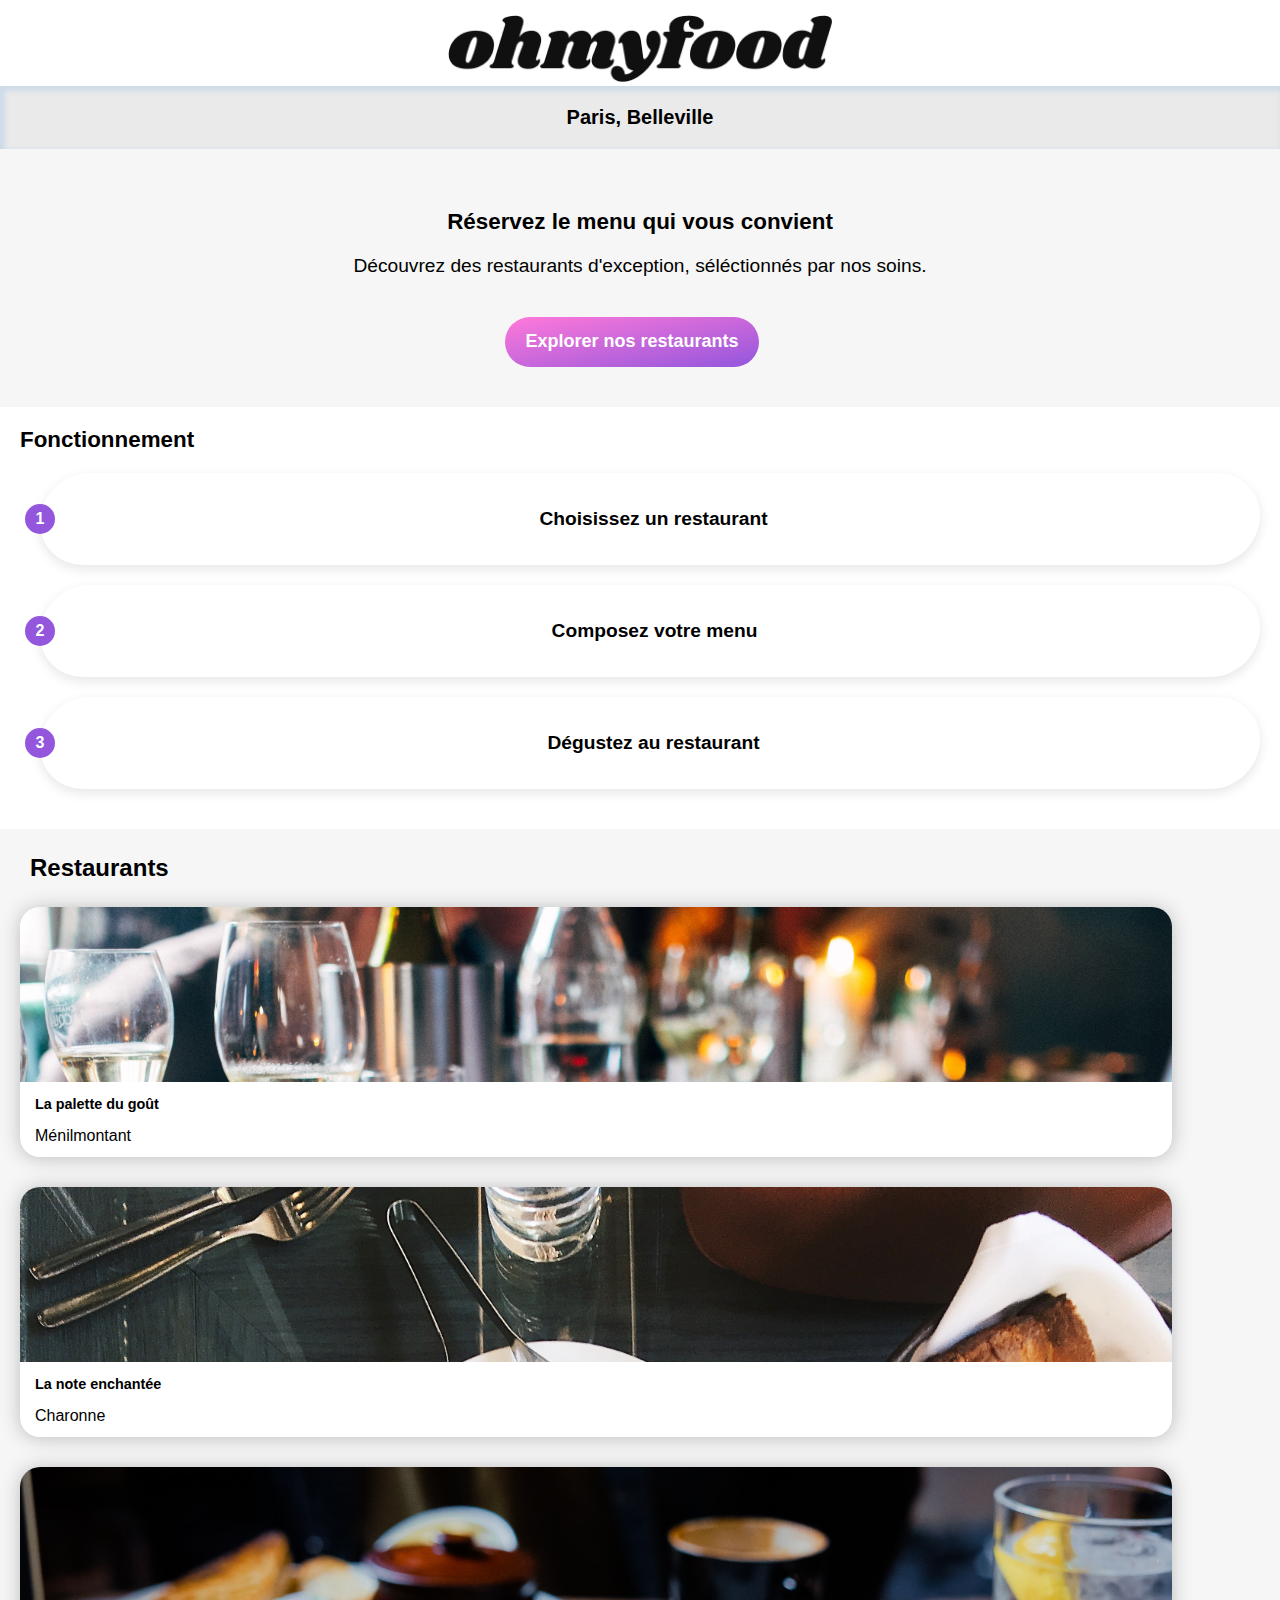
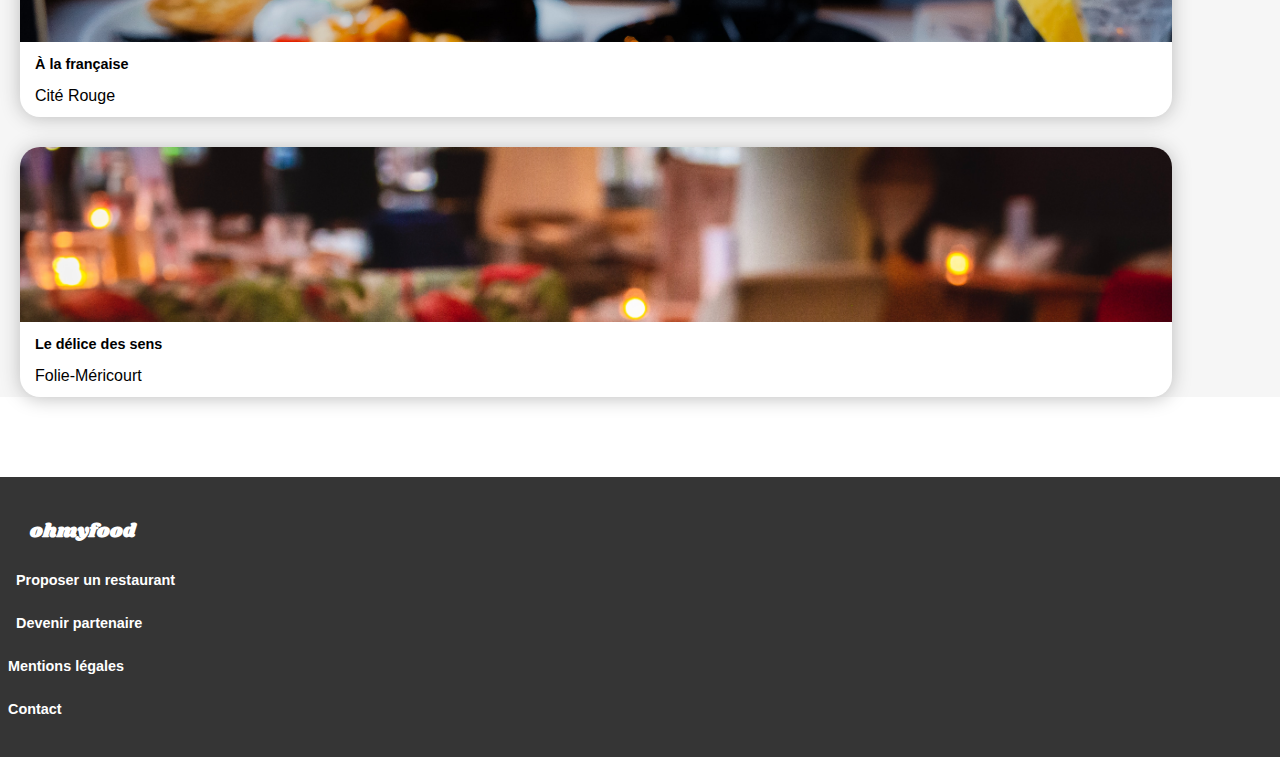
==== Index.html @ 59f9a476 "ajout du loading spinner" ====
<!DOCTYPE html>
<html lang="fr">
  <head>
    <title>Oh My Food</title>
    <meta charset="UTF-8" />
    <meta http-equiv="X-UA-Compatible" content="IE=edge" />
    <meta name="viewport" content="width=device-width, initial-scale=1.0" />
    		  
    <link rel="stylesheet" href="style.css" />
    <link
      rel="stylesheet"
      href="https://use.fontawesome.com/releases/v5.8.1/css/all.css"
      integrity="sha384-50oBUHEmvpQ+1lW4y57PTFmhCaXp0ML5d60M1M7uH2+nqUivzIebhndOJK28anvf"
      crossorigin="anonymous"
    />
    <link rel="preconnect" href="https://fonts.googleapis.com">
    <link rel="preconnect" href="https://fonts.gstatic.com" crossorigin>
    <link href="https://fonts.googleapis.com/css2?family=Shrikhand&display=swap" rel="stylesheet">
    
  </head>	
   	
    		
 	<body>
          <div class="loadingspinner">
            <div id="loadingspinner">
              <i class="fas fa-utensils"></i>
            </div>
          </div>

                <nav class="topnavomf">
                <img id="ohmyfoodlogomain" src="images/logo/ohmyfood.png" alt="ohmyfoodlogo">
                </nav>
            
            

            <div  class="blocklocres">		
              <div class="localisation">
                <h3><i id="localisationicone" class="fas fa-map-marker-alt"></i> Paris, Belleville</h3>
              </div>	


              <div id="réservez">
                  <h1>Réservez le menu qui vous convient</h1>
                  <p id="découvrez">Découvrez des restaurants d'exception, séléctionnés par nos soins.</p>
              
              
                  <div class="container">
                      <button id="bouttonexplorer">
                      <span id="rechercher">Explorer nos restaurants</span>
                      </button>	
                    </div>	 
                  </div>
              </div>		

                <h1>Fonctionnement</h1>	
                
                      <div class="fonctionnement">
                        
                        <div id="fonctionnementun">
                          <span id="spanF">1</span>
                          <span><i class="fas fa-mobile-alt"></i></span><h3> Choisissez un restaurant</h3>
                        </div>
                        
                        <div id="fonctionnementdeux">	
                          <span id="spanF">2</span>
                          <div id="logomenu" ><i id="dots" class="fas fa-ellipsis-v"></i></div> <div id="bars"><i class="fas fa-bars"></i>
                          </div>
                          <h3>Composez votre menu</h3>
                        </div>
                        
                        <div id="fonctionnementtrois">  
                          <span id="spanF">3</span>                 
                          <span><i class="fas fa-store"></i></span> <h3>Dégustez au restaurant</h3>
                        </div>
                      </div>	

              <section id="blockrestaurants">
                  <h2>Restaurants</h2>
                  <div class="cardsInline">
                    <div class="card">
                      
                        <div class="cardPhoto">
                          <a href="palettedugoût.html"><img
                            src="images/restaurants/jay-wennington-N_Y88TWmGwA-unsplash.jpg"
                            alt=""
                          /></a>
                          <p id="nouveau">Nouveau</p>
                        </div>
                        
                        
                        <div class="cardText">
                          <h3>La palette du goût</h3>
                          <p>Ménilmontant</p>
                          <i id="restaurantcoeurn" class="fas fa-heart"></i>
                        </div>
                     
                    </div>
                    
                    <div class="card">
                     
                        <div class="cardPhoto">
                          <a href="lanoteenchantée.html"><img
                            src="./images/restaurants/stil-u2Lp8tXIcjw-unsplash.jpg"
                            alt=""
                          /></a>
                          <p id="nouveau">Nouveau</p>
                        </div>
                        
                       
                        
                        <div class="cardText">
                          <h3>La note enchantée</h3>
                          <p>Charonne</p>
                          <i id="restaurantcoeurn" class="fas fa-heart"></i>
                        </div>
                      
                    
                    </div>
                    <div class="card">
                      
                        <div class="cardPhoto">
                          <a href="alafrançaise.html"><img
                            src="./images/restaurants/toa-heftiba-DQKerTsQwi0-unsplash.jpg"
                            alt=""
                          /> </a>
                        </div>
                       
                        <div class="cardText">
                          <h3>À la française</h3>
                          <p>Cité Rouge</p>
                          <i id="restaurantcoeurn" class="fas fa-heart"></i>
                        </div>
                     
                    
                    </div>
                  
                    <div class="card">
                      
                        <div class="cardPhoto">
                          <a href="délicesens.html"><img
                            src="./images/restaurants/louis-hansel-shotsoflouis-qNBGVyOCY8Q-unsplash.jpg"
                            alt=""
                          />  </a>
                        </div>
                       
                        <div class="cardText">
                          <h3>Le délice des sens</h3>
                          <p>Folie-Méricourt</p>
                          <i id="restaurantcoeurn" class="fas fa-heart"></i>
                        </div>
                    
                    
                    </div>
                  </div>
                </div>
                </section>






                      <footer>
                          
                        <h2 id="shrikhandh2">ohmyfood</h2>

                          <div id="footerlines">
                            <h3><span>&nbsp;&nbsp;<i class="fas fa-utensils"></i></span>&nbsp;&nbsp;Proposer un restaurant</h3>
                          </div>

                          <div id="footerlines">
                            <h3><span>&nbsp;&nbsp;<i class="fas fa-hands-helping"></i></span>&nbsp;&nbsp;Devenir partenaire</h3>
                          </div>

                          <div id="footerlines"><h3>&nbsp;&nbsp;Mentions légales</h3>
                          </div>

                          <div id="footerlines"><a href="mailto:ohmyfood@contact.com" target="_top"><h3>&nbsp;&nbsp;Contact</h3></a>
                          </div>

                      </footer>

                      
      	


  </body>

</html>
---- style.css ----
Style.css

/* ********************* < 510px ********************* */

@media (max-width: 510px) {



	@import url("https://use.fontawesome.com/releases/v5.8.1/css/all.css"):;
    }
@import url('https://fonts.googleapis.com/css2?family=Shrikhand&display=swap');
	body{
		
		font-family: "Roboto", Arial, Times New Roman;
    margin: 0;
    padding: 0px;
    width: 100%;
	}
body{
  
 
}
  h1 {
  margin: 20px 20px 20px 20px;
  font-size: 1.4rem;
}
#shrikhandh2 {
  padding: 0 30px 0 30px;
  font-family: Shrikhand;
  font-size: 1.2rem;
  margin: 0;
}
h2 {
  padding: 0 30px 0 30px;
  font-size: 1.2rem;
  margin: 0;
}
h3 {
  font-size: 0.9rem;
  margin: 0;
}

	header {
  display: flex;
  justify-content: flex-end;
  align-items: center;
  height: 75px;
}

  #footerlines{
    width: 100%;
  }
	footer {
    width: 100%;
   display: flex;
    height: 200px;
  margin-top: 50px;
  font-size: 20px;
  flex-direction: column;
  padding: 40px 0 40px 0;
  display: inline-flex;
  background-color: #353535;
  color:  white;
  align-items: initial;
  justify-content: space-between;
}

#ohmyfoodfooter {
  filter: invert(100%);
	color: white;
	width: 30%;
	display: flex;
		height: auto;
		margin-top: -20px;
		padding-bottom: 20px;
	
	}

#bouttonexplorer {
  height: 50px;
  margin: 0;
   background-color: #FF79DA; 
  background-image: linear-gradient(to bottom right, #FF79DA, #9356dc);
  color: white;
  position: relative;
  right: 8px;
  font-weight: 900;
  font-size: 18px;
  padding: 0 10px;
  border-radius: 60px 60px 60px 60px;
  border: none;
  cursor: pointer;
  margin-top: 20px;
  padding-left: 20px;
  padding-right: 20px;
}





#fonctionnementun:hover {
  background-color: #f5edff;
}
#fonctionnementdeux:hover {
  background-color: #f5edff;
}
#fonctionnementtrois:hover {
  background-color: #f5edff;
}

#fonctionnementun {
  padding: 30px 50px 30px 25px;
  border-radius: 60px 50px 60px 50px;
  display: flex;
  align-items: center;
  margin-top: 20px;
  box-shadow: rgba(0, 0, 0, 0.1) 0px 4px 12px;

}
#fonctionnementdeux {
  padding: 30px 50px 30px 25px;
  border-radius: 60px 50px 60px 50px;
  display: flex;
  align-items: center;
  margin-top: 20px;
  box-shadow: rgba(0, 0, 0, 0.1) 0px 4px 12px;

}
#fonctionnementtrois {
  padding: 30px 50px 30px 25px;
  border-radius: 60px 50px 60px 50px;
  display: flex;
  align-items: center;
  margin-top: 20px;
  box-shadow: rgba(0, 0, 0, 0.1) 0px 4px 12px;
  
}

#spanF {
  position: relative;
  display: inline-block; 
  margin-left: -40px;
  min-width: 10px; 
  padding: 7px 10px 7px 10px; 
  font-size: 1.0rem; 
  font-weight: bold; 
  line-height: 1; 
  color: #ffffff; 
  text-align: center; 
  white-space: nowrap; 
  vertical-align: baseline; 
  background-color:#9356DC; 
  border-radius: 50%; 
  text-shadow: none; 
}


.fonctionnement {
position: relative;    
  align-items: center;
  margin-top: 20px;
   justify-content: space-between;
   margin-left: 40px;
   margin-right: 20px;
   margin-bottom: 40px;

 
}

.fonctionnement h3 {
  text-align: center;
  position: relative;
  right: 20px;
/*
  padding: 20px 50px 20px 25px;
  border-radius: 60px 50px 60px 50px;
 box-shadow: rgba(0, 0, 0, 0.1) 0px 4px 12px; 
*/
  white-space: nowrap;
  font-size: 1.4rem;
  width: 100%;
  padding-left: 20px;
  font-size: 1.2em;
}

.fonctionnement i {
  display: flex;
  align-items: center;
  justify-content: center;
  width: 32px;
  height: 32px;
  border-radius: 50%;
  font-size: 1.2rem;
  z-index: 2;
  padding-right: 15px;
  padding-left: 15px;
}

.fonctionnement :hover i{
  color: #a85ddc;
}

#dots {
margin-right: -35px;
padding-right: 0px;
margin-left: -10px;
font-size: 1rem;
}

#bars {
  
  padding-left: 0px;
  font-size: 1rem;
}

#découvrez {
	  margin: 20px 20px 20px 20px;
  font-size: 1.2rem;
}

.blocklocres{
	display: block;
	justify-content: initial;
}

	.topnavomf {
    position: flex;
    top: 60%;
    width: 100%;
    padding-top: 15px;
}


#leftarrow{
  padding-left: 10px;
  padding-bottom: 10px;
  float: left;
  display: flex;
  font-size: 1.4em;
 
  
}

	#ohmyfoodlogo {
    margin-left: 20%;
	width: 30%;
		height: auto;

	}
  #ohmyfoodlogomain {
    margin-left: 35%;
	width: 30%;
		height: auto;

	}

	#réservez {
		display: block;
		background-color: #f6f6f6;
		margin-top: 0 !important;
		text-align: center;
		padding: 40px;
	}

	.localisation h3{
		font-size: 20px;
	}

	.localisation {
		margin-bottom: 0 !important;
		display: block;
		background-color: #eaeaea;
		padding: 20px;
		text-align: center;
		box-shadow: rgb(204, 219, 232) 3px 3px 6px 0px inset, rgba(204, 219, 232) 3px 3px 6px 0px inset;
	}

	#localisationicone{
		font-size: 20px;
	}

  .cardsInline {
    flex-direction: column;
  }

  #blockrestaurants .card {
    margin-bottom: 30px;
  }
  

  
  #heartbutton{
    float: right;
    display: inline-block;
    background-color: white;
    color: grey;
    margin: -15px; 
    right: 8px;
    font-weight: 1.3rem;
    font-size: 15px;
    padding: 0 10px;
    border-radius: 60px 60px 60px 60px;
    border: none;
    cursor: pointer;
  }
  
 #heartbutton:hover{
   color: #9356DC;
 }

  #restaurantcoeur {
    color: grey;
    float: right;
    padding: 20px;
  }

  #restaurantcoeurn {
    right: 50px;
    position: absolute;
    color: grey;
    float: right;
    padding: 20px;
  }
  #restaurantcoeurn:hover{
    color: #9356DC;
  }
  #restaurantcoeur:hover{
    color: #9356DC;
  }

    #blockrestaurants h2{
      font-size: 24px;
      padding-bottom: 25px;
      padding-top: 25px;
    }

    #blockrestaurants {
      background-color: #f6f6f6;
      align-items: center;
    width: 100%;
    margin-top: 20px;
    order: 2;
  }

a, a:hover, a:focus, a:active {
      text-decoration: none;
      color: inherit;
      
}

.card {
  margin-left: 20px;
  height: 250px;
  width: 90%;
  background-color: white;
  border-radius: 20px;
  box-shadow: 0px 1px 19px 0px #bcbcbc;
  color: black;
}


#nouveau{

  padding: 5px 10px 5px 10px;
  background-color: #99e2d0;
  position: relative;
  float: right;
  bottom: 65%;
  right: 5%;

}


.cardPhoto {
  width: 100%;
  height: 70%;
  border-radius: 20px 20px 0 0;
  overflow: hidden;
  
}

.cardPhoto img {
  width: 100%;
}

.cardText {
  padding: 15px;
  width: auto;
  line-height: 15px;
  white-space: nowrap;
}


.card i{
  float: right;
  font-size: 1.4em;
}

#alafrançaisebackground .blockfrançaise {
  padding-top: 50px;

}

#restofrançais {
  width: 100%;
  overflow: hidden;
  
}
#restopalette {

  width: 100%;
  overflow: hidden;
  
}

.blockfrançaise {
  position: relative;
  background-color: white;
  padding-top: 50px;
  margin-top: -100px;
  border-radius:25px;
}
.blockfrançaise a {
  display:inline-block; 
height:25px; 
width:25px; 
}



#menuhead::after{
  content: "";
  display: block;
  width: 32px;
  padding-top: 3px;
  border-bottom: 2px solid #99e2d0  ;

}
#menufrançais1::after{
  content: "";
  display: block;
  width: 32px;
  padding-top: 3px;
}
#menufrançais1 {
  padding: 20px 0 10px 10px;
  margin-right: 0;
  
}

#menufrançais2::after{
  content: "";
  display: block;
  width: 32px;
  padding-top: 3px;
 

}
#menufrançais2 {
  padding: 20px 0 10px 10px;
}

#menufrançais3::after{
  content: "";
  display: block;
  width: 32px;
  padding-top: 3px;
  

}
#menufrançais3 {
  padding: 20px 0 10px 10px;
}

.cardprix:hover .overlay{
  width: 20%;
  left: 100%;
}


.overlay {
  border-radius:0 20px 20px 0;
  bottom: 0;
  left: 100%;
  right: 0;
  background-color: #99e2d0;
  overflow: hidden;
  width: 0;
  height: 100%;
  transition: .5s ease;
}

#check {
  padding: 2px;
  background-color: white;
  border-radius: 50%;
  color: #99e2d0;
  font-size: 20px;
  position: relative;
  top: 50%;
  left: 50%;
  -webkit-transform: translate(-50%, -50%);
  -ms-transform: translate(-50%, -50%);
  transform: translate(-50%, -50%);
  white-space: nowrap;

  
}



.cardprix:hover #check { 
  transform: rotate3d(360deg);
}

.cardprix {
  display: flex;
  height: 80px;
  width: 100%;
  background-color: white;
  border-radius: 20px;
  box-shadow: 0px 1px 19px 0px #bcbcbc;
  color: black;
  margin-bottom: 10px;
}
.cardprix a {
  width: 100%;
}
.cardTextprix {
  width: 100%;
  padding: 15px 10px;
  line-height: 15px;
  white-space: nowrap;
}
#cardprice{
  margin-right: 20px;
  display: inline-block;
  float: right;
  
}
#carddetail{
  float: left;
  display: inline-block;
  text-overflow: ellipsis;
  overflow: hidden; 
  width: 200px; 
  height: 1.2em; 
  white-space: nowrap;
}

.cardsInline {
  flex-direction: column;
}

.blockfrançaise .card {
  margin-bottom: 30px;
  
}

.blockfrançaise h3 {
font-size: 1em;
}
.blockfrançaise p {
  font-size: 0.7em;
}


#bouttonmenus {
  height: 50px;
  scroll-margin-left: 50%;
   background-color: pink; 
  background-image: linear-gradient(to bottom right, #FF79DA, #9356DC);
  color: white;
  position: relative;
  right: 8px;
  font-weight: 900;
  font-size: 18px;
  padding: 0 10px;
  border-radius: 60px 60px 60px 60px;
  border: none;
  cursor: pointer;
  margin-top: 20px;
  padding-left: 20px;
  padding-right: 20px;
}

.containermenu {
  margin-left: 30%;
}





.blockfrançaise #menufrançais1 {
  animation: 1s ease-out 0s 1 slideInFromBottom;
  margin-top: 0%;
  overflow: hidden;    
  animation: fadein 2s;
  -moz-animation: fadein 2s; 
  -webkit-animation: fadein 2s; 
  -o-animation: fadein 2s; 
}
@keyframes fadein {
  from {
      opacity:0;
  }
  to {
      opacity:1;
  }
}

.blockfrançaise #menufrançais2 {
  animation: 1.5s ease-out 0s 1 slideInFromBottom;
  margin-top: 0%;
  overflow: hidden;
  animation: fadein 4s;
  -moz-animation: fadein 4s; 
  -webkit-animation: fadein 4s; 
  -o-animation: fadein 3s; 
}
@keyframes fadein {
  from {
      opacity:0;
  }
  to {
      opacity:1;
  }
}
.blockfrançaise #menufrançais3 {
  animation: 3s ease-out 0s 1 slideInFromBottom;
  margin-top: 0%;
  overflow: hidden;
  animation: fadein 5s;
  -moz-animation: fadein 5s;
  -webkit-animation: fadein 5s; 
  -o-animation: fadein 5s; 
}
@keyframes fadein {
  from {
      opacity:0;
  }
  to {
      opacity:1;
  }
}


@keyframes slideInFromBottom {
  0%{
    transform: translateY(200%);
  }
    {
      transform:translateY(0);
    }
    
  }

  
 

  

}
}

 /************************  881px *********************** */



@media (max-width: 881px) {		





}
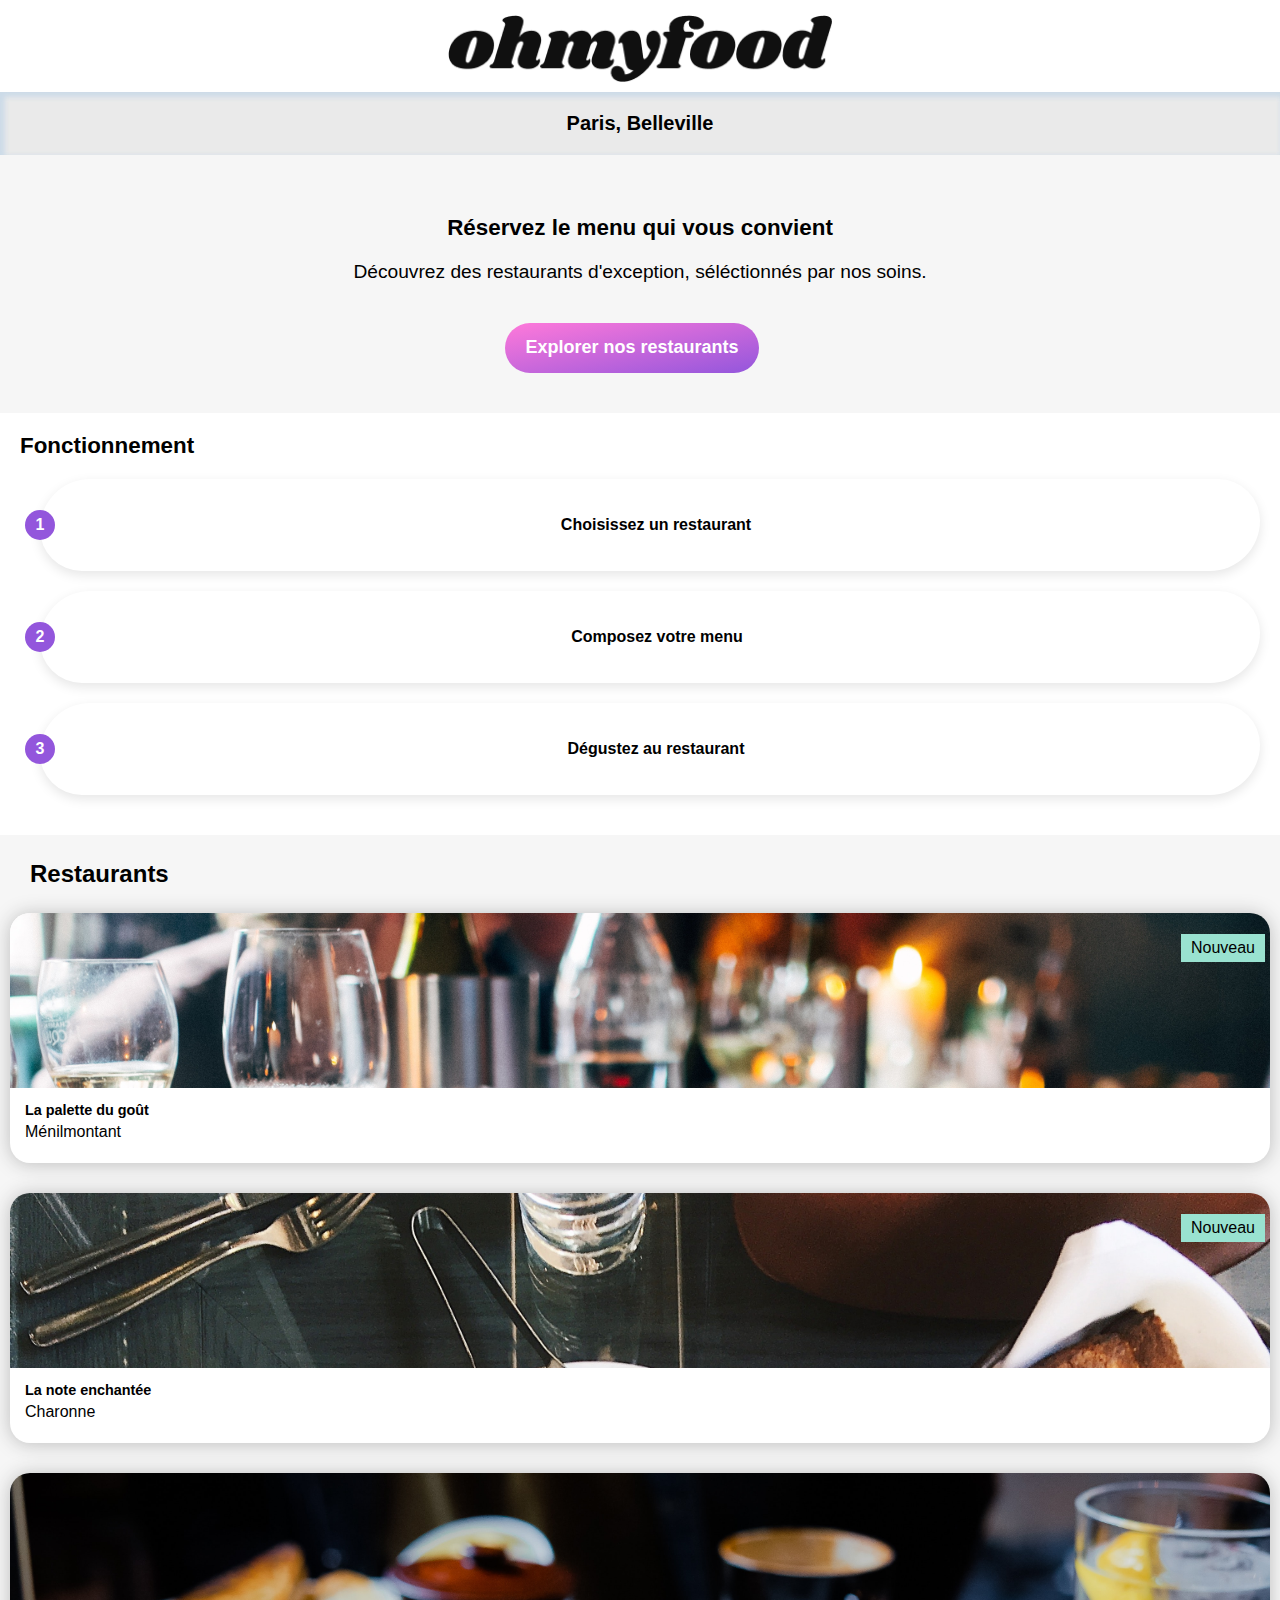
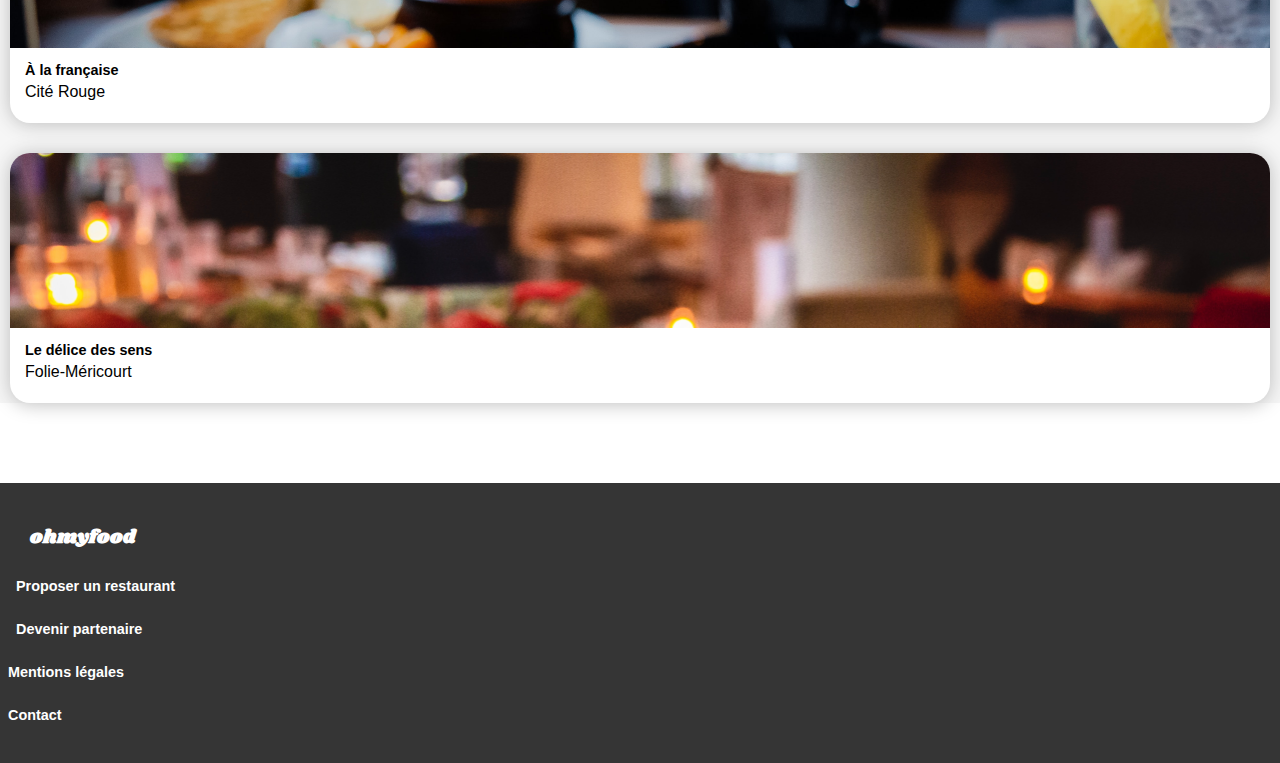
==== commit ceb95522: "détails de texte etc" ====
--- a/Index.html
+++ b/Index.html
@@ -18,7 +18,7 @@
     <link href="https://fonts.googleapis.com/css2?family=Shrikhand&display=swap" rel="stylesheet">
     
   </head>	
-   	
+    	
     		
  	<body>
           <div class="loadingspinner">
@@ -187,3 +187,4 @@
   </body>
 
 </html>
+
--- a/style.css
+++ b/style.css
@@ -1,678 +1,1169 @@
 Style.css
 
+
+/************************  881px *********************** */
+
+
+
+@media (max-width: 881px) {	
+
+  body {
+    width:100%;
+    height:auto;
+  }
+ 
+
+  #restopalette {
+    max-height: auto;;
+    max-width: 50%;
+    overflow: hidden;
+    
+  }
+
+}
+
+/************************  670px *********************** */
+
+@media (max-width: 670px) {	
+
+ 
+  #bouttonmenu {
+    margin-left: 30%;
+  }
+  
+
+  #restopalette {
+    height: auto;
+    width: 50%;
+    overflow: hidden;
+    
+  }
+
+}
+
+
+
+
 /* ********************* < 510px ********************* */
 
 @media (max-width: 510px) {
 
 
 
-	@import url("https://use.fontawesome.com/releases/v5.8.1/css/all.css"):;
-    }
-@import url('https://fonts.googleapis.com/css2?family=Shrikhand&display=swap');
-	body{
-		
-		font-family: "Roboto", Arial, Times New Roman;
-    margin: 0;
-    padding: 0px;
-    width: 100%;
-	}
-body{
+      @import url("https://use.fontawesome.com/releases/v5.8.1/css/all.css"):;
+        }
+    @import url('https://fonts.googleapis.com/css2?family=Shrikhand&display=swap');
+      body{
+        
+        font-family: "Roboto", Arial, Times New Roman;
+        margin: 0;
+        padding: 0px;
+        width: 100%;
+      }
+    body{
+      
+    
+    }
+      h1 {
+      margin: 20px 20px 20px 20px;
+      font-size: 1.4rem;
+    }
+    #shrikhandh2 {
+      padding: 0 30px 0 30px;
+      font-family: Shrikhand;
+      font-size: 1.2rem;
+      margin: 0;
+    }
+    h2 {
+      padding: 0 30px 0 30px;
+      font-size: 1.2rem;
+      margin: 0;
+    }
+    h3 {
+      font-size: 0.9rem;
+      margin: 0;
+    }
+
+      header {
+      display: flex;
+      justify-content: flex-end;
+      align-items: center;
+      height: 75px;
+    }
+
+      #footerlines{
+        width: 100%;
+      }
+      footer {
+        padding-left: 10px;
+        width: 100%;
+      display: flex;
+        height: 200px;
+      margin-top: 50px;
+      font-size: 20px;
+      flex-direction: column;
+      padding: 40px 0 40px 0;
+      display: inline-flex;
+      background-color: #353535;
+      color:  white;
+      align-items: initial;
+      justify-content: space-between;
+    }
+
+    
+
+    #bouttonexplorer {
+      height: 50px;
+      margin: 0;
+      background-color: #FF79DA; 
+      background-image: linear-gradient(to bottom right, #FF79DA, #9356dc);
+      color: white;
+      position: relative;
+      right: 8px;
+      font-weight: 900;
+      font-size: 18px;
+      padding: 0 10px;
+      border-radius: 60px 60px 60px 60px;
+      border: none;
+      cursor: pointer;
+      margin-top: 20px;
+      padding-left: 20px;
+      padding-right: 20px;
+    }
+
+    #bouttonexplorer:active {
+        box-shadow: 0px 1px 19px 0px #bcbcbc;
+        background-color: #3e8e41;
+        transform: translateY(1px);
+      }
+    
+
+
+
+    #fonctionnementun:hover {
+      background-color: #f5edff;
+    }
+    #fonctionnementdeux:hover {
+      background-color: #f5edff;
+    }
+    #fonctionnementtrois:hover {
+      background-color: #f5edff;
+    }
+
+    #fonctionnementun {
+      padding: 30px 30px 30px 25px;
+      border-radius: 60px 50px 60px 50px;
+      display: flex;
+      align-items: center;
+      margin-top: 20px;
+      box-shadow: rgba(0, 0, 0, 0.1) 0px 4px 12px;
+
+    }
+    #fonctionnementdeux {
+      padding: 30px 30px 30px 25px;
+      border-radius: 60px 50px 60px 50px;
+      display: flex;
+      align-items: center;
+      margin-top: 20px;
+      box-shadow: rgba(0, 0, 0, 0.1) 0px 4px 12px;
+
+    }
+    #fonctionnementtrois {
+      padding: 30px 30px 30px 25px;
+      border-radius: 60px 50px 60px 50px;
+      display: flex;
+      align-items: center;
+      margin-top: 20px;
+      box-shadow: rgba(0, 0, 0, 0.1) 0px 4px 12px;
+      
+    }
+
+    #spanF {
+      position: relative;
+      display: inline-block; 
+      margin-left: -40px;
+      min-width: 10px; 
+      padding: 7px 10px 7px 10px; 
+      font-size: 1.0rem; 
+      font-weight: bold; 
+      line-height: 1; 
+      color: #ffffff; 
+      text-align: center; 
+      white-space: nowrap; 
+      vertical-align: baseline; 
+      background-color:#9356DC; 
+      border-radius: 50%; 
+      text-shadow: none; 
+    }
+
+
+    .fonctionnement {
+      
+    position: relative;    
+      align-items: center;
+      margin-top: 20px;
+      justify-content: space-between;
+      margin-left: 40px;
+      margin-right: 20px;
+      margin-bottom: 40px;
+
+    
+    }
+
+    .fonctionnement h3 {
+      text-align: center;
+      position: relative;
+      right: 20px;
+    /*
+      padding: 20px 50px 20px 25px;
+      border-radius: 60px 50px 60px 50px;
+    box-shadow: rgba(0, 0, 0, 0.1) 0px 4px 12px; 
+    */
+      white-space: nowrap;
+      font-size: 1.4rem;
+      width: 100%;
+      padding-left: 5px;
+      font-size: 1em;
+    }
+
+    .fonctionnement i {
+      display: flex;
+      align-items: center;
+      justify-content: center;
+      width: 32px;
+      height: 32px;
+      border-radius: 50%;
+      font-size: 1.2rem;
+      z-index: 2;
+      padding-right: 15px;
+      padding-left: 15px;
+    }
+
+    .fonctionnement :hover i{
+      color: #a85ddc;
+    }
+
+    #dots {
+    margin-right: -35px;
+    padding-right: 0px;
+    margin-left: -10px;
+    font-size: 1rem;
+    }
+
+    #bars {
+      
+      padding-left: 0px;
+      font-size: 1rem;
+    }
+
+    #découvrez {
+        margin: 20px 20px 20px 20px;
+      font-size: 1.2rem;
+    }
+
+    .blocklocres{
+      display: block;
+      justify-content: initial;
+    }
+
+      .topnavomf {
+        display: flex;
+        top: 60%;
+        width: 100%;
+        padding-top: 15px;
+        padding-bottom: 10px;
+    }
+
+
+    #leftarrow{
+      padding-left: 10px;
+      padding-bottom: 10px;
+      float: left;
+      display: flex;
+      font-size: 1.4em;
+    
+      
+    }
+
+      #ohmyfoodlogo {
+      display: block;
+      margin: auto;
+      width: 30%;
+      height: auto;
+      text-align: center;
+
+      }
+      #ohmyfoodlogomain {
+        margin-left: 35%;
+      width: 30%;
+        height: auto;
+
+      }
+
+      #réservez {
+        display: block;
+        background-color: #f6f6f6;
+        margin-top: 0 !important;
+        text-align: center;
+        padding: 40px;
+      }
+
+      .localisation h3{
+        font-size: 20px;
+      }
+
+      .localisation {
+        margin-bottom: 0 !important;
+        display: block;
+        background-color: #eaeaea;
+        padding: 20px;
+        text-align: center;
+        box-shadow: rgb(204, 219, 232) 3px 3px 6px 0px inset, rgba(204, 219, 232) 3px 3px 6px 0px inset;
+      }
+
+      #localisationicone{
+        font-size: 20px;
+      }
+
+      .cardsInline {
+        flex-direction: column;
+      }
+
+      #blockrestaurants .card {
+        margin-bottom: 30px;
+      }
+      
+
+      
+      #heartbutton{
+        float: right;
+        display: inline-block;
+        background-color: white;
+        color: grey;
+        margin: -15px; 
+        right: 8px;
+        font-weight: 1.3rem;
+        font-size: 15px;
+        padding: 0 10px;
+        border-radius: 60px 60px 60px 60px;
+        border: none;
+        cursor: pointer;
+        transition: all 1s ease-out;
+        
+      }
+
+      #heartbutton:hover{
+        color: #9356DC;
+      }
+      
+    #heartbutton:hover{
+      color: #9356DC;
+    }
+
+      #restaurantcoeur {
+        color: #bcbcbc;
+        float: right;
+        padding: 20px;
+        transition: all 1s ease-out;
+      }
+
+      #restaurantcoeurn {
+        position: absolute;
+        color: #bcbcbc;
+        top: 5px;
+        right: 5px;
+        padding: 20px;
+        transition: all 1s ease-out;
+
+      }
+      #restaurantcoeurn:hover{
+        color: #9356DC;
+      }
+      #restaurantcoeur:hover{
+        color: #9356DC;
+      }
+
+
+        
+        #blockrestaurants h2{
+          font-size: 24px;
+          padding-bottom: 25px;
+          padding-top: 25px;
+        }
+
+        #blockrestaurants {
+          background-color: #f6f6f6;
+          align-items: center;
+        width: 100%;
+        margin-top: 20px;
+        order: 2;
+      }
+
+    a, a:hover, a:focus, a:active {
+          text-decoration: none;
+          color: inherit;
+          
+    }
+
+    .card {
+      text-align:center;
+      width: 100%;
+      margin:auto;
+      height: 250px;
+      
+      background-color: white;
+      border-radius: 20px;
+      box-shadow: 0px 1px 19px 0px #bcbcbc;
+      color: black;
+    }
+
+
+    #nouveau{
+
+      padding: 5px 10px 5px 10px;
+      background-color: #99e2d0;
+      position: absolute;
+      float: right;
+      top: 5px;
+      right: 5px;
+
+    }
+
+
+    .cardPhoto {
+      position: relative;
+      width: 100%;
+      height: 70%;
+      border-radius: 20px 20px 0 0;
+      overflow: hidden;
+      
+    }
+
+    .cardPhoto img {
+      width: 100%;
+    }
+
+    .cardText {
+      position: relative;
+      padding: 15px;
+      width: auto;
+      line-height: 15px;
+      white-space: nowrap;
+    }
+    .cardText h3{
+      position: absolute;
+      float: left;
+      padding-bottom: 5px;
+    }
+    .cardText p{
+      padding-top: 5px;
+      position: absolute;
+      float: left;
+    }
+
+    .card i{
+      float: right;
+      font-size: 1.4em;
+    }
+
+    #alafrançaisebackground .blockfrançaise {
+      padding-top: 50px;
+
+    }
+
+    #restofrançais {
+      display: block;
+      margin: auto;
+      height: auto;
+      width: 100%;
+      max-width: 881px;
+      overflow: hidden;
+      
+    }
+    #restofrançaisnote {
+      display: block;
+      margin: auto;
+      max-height: 300px;
+      width: 100%;
+      max-width: 510px;
+      overflow: hidden;
+      
+    }
+    #restopalette {
+      display: block;
+      margin: auto;
+      height: 300px;
+      width: 100%;
+      max-width: 881px;
+      overflow: hidden;
+      }
+
+    #menuimage{
+      display: block;
+      width: 100%;
+      background-size: auto;
+      background-color: #eaeaea;
+      text-align: center;
+      box-shadow: rgb(204, 219, 232) 3px 3px 6px 3px inset, rgba(204, 219, 232) 3px 3px 6px 3px inset;
+    
+
+    }
+
+    .blockfrançaise {
+      position: relative;
+      background-color: white;
+      padding-top: 50px;
+      margin-top: -100px;
+      border-radius:25px;
+    }
+    .blockfrançaise a {
+      display:inline-block; 
+    height:25px; 
+    width:25px; 
+    }
+
+
+
+    #menuhead::after{
+      content: "";
+      display: block;
+      width: 32px;
+      padding-top: 3px;
+      border-bottom: 2px solid #99e2d0  ;
+
+    }
+    #menufrançais1::after{
+      content: "";
+      display: block;
+      width: 32px;
+      padding-top: 3px;
+    }
+    #menufrançais1 {
+      padding: 20px 0 10px 10px;
+      margin-right: 0;
+      
+    }
+
+    #menufrançais2::after{
+      content: "";
+      display: block;
+      width: 32px;
+      padding-top: 3px;
+    
+
+    }
+    #menufrançais2 {
+      padding: 20px 0 10px 10px;
+    }
+
+    #menufrançais3::after{
+      content: "";
+      display: block;
+      width: 32px;
+      padding-top: 3px;
+      
+
+    }
+    #menufrançais3 {
+      padding: 20px 0 10px 10px;
+    }
+
+    .cardprix:hover .overlay{
+      width: 15%;
+      left: 100%;
+    }
+
+
+    .overlay {
+      border-radius:0 20px 20px 0;
+      bottom: 0;
+      left: 100%;
+      right: 0;
+      background-color: #99e2d0;
+      overflow: hidden;
+      width: 0;
+      height: 100%;
+      transition: .5s ease;
+    }
+
+    #check {
+      padding: 2px;
+      background-color: white;
+      border-radius: 50%;
+      color: #99e2d0;
+      font-size: 20px;
+      position: relative;
+      
+    }
+
+
+    .cardprix .fas { 
+      transition: all 0.3s ease-in-out 0s;
+      top: 35%;
+      left: 35%;
+      
+      }
+
+    .cardprix:hover .fas { 
+      animation: rotate-btn .5s linear 1;
+      -webkit-animation: rotate-btn .5s linear 1;
+      -moz-animation: rotate-btn .5s linear 1;
+      
+    }
+
+    @keyframes rotate-btn {
+      0% {
+        transform: rotate(0);
+      }
+      100% {
+        transform: rotate(-360deg);
+      }
+    }
+
+
+    .cardprix {
+      display: flex;
+      height: 80px;
+      width: 100%;
+      background-color: white;
+      border-radius: 20px;
+      box-shadow: 0px 1px 19px 0px #bcbcbc;
+      color: black;
+      margin-bottom: 10px;
+    }
+
+
+
+    .cardprix a {
+      width: 100%;
+    }
+    .cardTextprix {
+      width: 100%;
+      padding: 15px 10px;
+      line-height: 15px;
+      white-space: nowrap;
+    }
+    #cardprice{
+      margin-right: 20px;
+      display: inline-block;
+      float: right;
+      
+    }
+    #carddetail{
+      float: left;
+      display: inline-block;
+    
+      width: 200px; 
+      height: 1.2em; 
+      font-size: 13px;
+    }
+
+    .cardTextprix :hover #carddetail{
+      text-overflow: ellipsis;
+      overflow: hidden;
+      white-space: nowrap;
+    }
+
+    #carddetail:hover{
+      text-overflow: ellipsis;
+      overflow: hidden;
+      white-space: nowrap;
+    }
+
+    .cardprix :hover #carddetail{
+      text-overflow: ellipsis;
+      overflow: hidden;
+      white-space: nowrap;
+    }
+
+    
+
+    .cardsInline {
+      flex-direction: column;
+      margin-right: 10px;
+      margin-left: 10px;
+    }
+
+    .blockfrançaise .card {
+      margin-bottom: 30px;
+      
+    }
+
+    .blockfrançaise h3 {
+    font-size: 1em;
+    }
+    .blockfrançaise p {
+      font-size: 0.7em;
+    }
+
+
+    #bouttonmenus {
+      height: 50px;
+      scroll-margin-left: 50%;
+      background-color: pink; 
+      background-image: linear-gradient(to bottom right, #FF79DA, #9356DC);
+      color: white;
+      position: relative;
+      right: 8px;
+      font-weight: 900;
+      font-size: 18px;
+      padding: 0 10px;
+      border-radius: 60px 60px 60px 60px;
+      border: none;
+      cursor: pointer;
+      margin-top: 20px;
+     
+      padding-left: 20px;
+      padding-right: 20px;
+    }
+
+    #bouttonmenus:active {
+      box-shadow: 0px 1px 19px 0px #bcbcbc;
+      background-color: #3e8e41;
+      transform: translateY(1px);
+    
+    }
+
+    .container{
+      text-align:center;
+      width: 100%;
+      margin:auto;
+
+    }
+
+    .containermenu {
+      text-align:center;
+      width: 100%;
+      margin:auto;
+    }
+
+    .blockfrançaise #menufrançais1 {
+    
+      animation: slide-up-fade-in ease 1s;
+      animation-iteration-count: 1;
+      transform-origin: 50% 50%;
+      animation-fill-mode:forwards; /*when the spec is finished*/
+      -webkit-animation: slide-up-fade-in ease 1s;
+      -webkit-animation-iteration-count: 1;
+      -webkit-transform-origin: 50% 50%;
+      -webkit-animation-fill-mode:forwards; /*Chrome 16+, Safari 4+*/ 
+      -moz-animation: slide-up-fade-in ease 1s;
+      -moz-animation-iteration-count: 1;
+      -moz-transform-origin: 50% 50%;
+      -moz-animation-fill-mode:forwards; /*FF 5+*/
+      -o-animation: slide-up-fade-in ease 1s;
+      -o-animation-iteration-count: 1;
+      -o-transform-origin: 50% 50%;
+      -o-animation-fill-mode:forwards; /*Not implemented yet*/
+      -ms-animation: slide-up-fade-in ease 1s;
+      -ms-animation-iteration-count: 1;
+      -ms-transform-origin: 50% 50%;
+      -ms-animation-fill-mode:forwards; /*IE 10+*/
+  
+      opacity:0;
+      opacity: 1\9;
+    }
+
+
+    @keyframes slide-up-fade-in{
+      0% {
+          opacity:0;
+          transform:  translate(0px,40px)  ;
+      }
+      100% {
+          opacity:1;
+          transform:  translate(0px,0px)  ;
+      }
+  }
+  
+  @-moz-keyframes slide-up-fade-in{
+      0% {
+          opacity:0;
+          -moz-transform:  translate(0px,40px)  ;
+      }
+      100% {
+          opacity:1;
+          -moz-transform:  translate(0px,0px)  ;
+      }
+  }
+  
+  @-webkit-keyframes slide-up-fade-in {
+      0% {
+          opacity:0;
+          -webkit-transform:  translate(0px,40px)  ;
+      }
+      100% {
+          opacity:1;
+          -webkit-transform:  translate(0px,0px)  ;
+      }
+  }
+  
+  @-o-keyframes slide-up-fade-in {
+      0% {
+          opacity:0;
+          -o-transform:  translate(0px,40px)  ;
+      }
+      100% {
+          opacity:1;
+          -o-transform:  translate(0px,0px)  ;
+      }
+  }
+  
+  @-ms-keyframes slide-up-fade-in {
+      0% {
+          opacity:0;
+          -ms-transform:  translate(0px,40px)  ;
+      }
+      100% {
+          opacity:1;
+          -ms-transform:  translate(0px,0px)  ;
+      }
+  } 
+  .blockfrançaise #menufrançais2 {
+    
+    animation: slide-up-fade-in ease 2s;
+    animation-iteration-count: 1;
+    transform-origin: 50% 50%;
+    animation-fill-mode:forwards; 
+    -webkit-animation: slide-up-fade-in ease 2s;
+    -webkit-animation-iteration-count: 1;
+    -webkit-transform-origin: 50% 50%;
+    -webkit-animation-fill-mode:forwards; 
+    -moz-animation: slide-up-fade-in ease 1s;
+    -moz-animation-iteration-count: 1;
+    -moz-transform-origin: 50% 50%;
+    -moz-animation-fill-mode:forwards; 
+    -o-animation: slide-up-fade-in ease 2s;
+    -o-animation-iteration-count: 2;
+    -o-transform-origin: 50% 50%;
+    -o-animation-fill-mode:forwards; 
+    -ms-animation: slide-up-fade-in ease 2s;
+    -ms-animation-iteration-count: 1;
+    -ms-transform-origin: 50% 50%;
+    -ms-animation-fill-mode:forwards; 
+
+    opacity:0;
+    opacity: 1\9;
+  }
+
+    .overlay {
+      border-radius:0 20px 20px 0;
+      bottom: 0;
+      left: 100%;
+      right: 0;
+      background-color: #99e2d0;
+      overflow: hidden;
+      width: 0;
+      height: 100%;
+      transition: .5s ease;
+    }
+
+  @keyframes slide-up-fade-in{
+    0% {
+        opacity:0;
+        transform:  translate(0px,40px)  ;
+    }
+    100% {
+        opacity:1;
+        transform:  translate(0px,0px)  ;
+    }
+}
+
+@-moz-keyframes slide-up-fade-in{
+    0% {
+        opacity:0;
+        -moz-transform:  translate(0px,40px)  ;
+    }
+    100% {
+        opacity:1;
+        -moz-transform:  translate(0px,0px)  ;
+    }
+}
+
+@-webkit-keyframes slide-up-fade-in {
+    0% {
+        opacity:0;
+        -webkit-transform:  translate(0px,40px)  ;
+    }
+    100% {
+        opacity:1;
+        -webkit-transform:  translate(0px,0px)  ;
+    }
+}
+
+@-o-keyframes slide-up-fade-in {
+    0% {
+        opacity:0;
+        -o-transform:  translate(0px,40px)  ;
+    }
+    100% {
+        opacity:1;
+        -o-transform:  translate(0px,0px)  ;
+    }
+}
+
+@-ms-keyframes slide-up-fade-in {
+    0% {
+        opacity:0;
+        -ms-transform:  translate(0px,40px)  ;
+    }
+    100% {
+        opacity:1;
+        -ms-transform:  translate(0px,0px)  ;
+    }
+} 
+.blockfrançaise #menufrançais3 {
+    
+  animation: slide-up-fade-in ease 3s;
+  animation-iteration-count: 1;
+  transform-origin: 50% 50%;
+  animation-fill-mode:forwards; 
+  -webkit-animation: slide-up-fade-in ease 3s;
+  -webkit-animation-iteration-count: 1;
+  -webkit-transform-origin: 50% 50%;
+  -webkit-animation-fill-mode:forwards; 
+  -moz-animation: slide-up-fade-in ease 3s;
+  -moz-animation-iteration-count: 1;
+  -moz-transform-origin: 50% 50%;
+  -moz-animation-fill-mode:forwards; 
+  -o-animation: slide-up-fade-in ease 3s;
+  -o-animation-iteration-count: 1;
+  -o-transform-origin: 50% 50%;
+  -o-animation-fill-mode:forwards; 
+  -ms-animation: slide-up-fade-in ease 3s;
+  -ms-animation-iteration-count: 1;
+  -ms-transform-origin: 50% 50%;
+  -ms-animation-fill-mode:forwards; 
+
+  opacity:0;
+  opacity: 9\9;
+}
+
+    .cardprix a {
+      width: 100%;
+    }
+    .cardTextprix {
+      width: 100%;
+      padding: 15px 10px;
+      line-height: 15px;
+      white-space: nowrap;
+    }
+    #cardprice{
+      margin-right: 20px;
+      display: inline-block;
+      float: right;
+      
+    }
+    #carddetail{
+      float: left;
+      display: inline-block;
+    
+      width: 200px; 
+      height: 1.2em; 
+      font-size: 15px;
+    }
+
+    .cardTextprix :hover #carddetail{
+      text-overflow: ellipsis;
+      overflow: hidden;
+      white-space: nowrap;
+    }
+
+    #carddetail:hover{
+      text-overflow: ellipsis;
+      overflow: hidden;
+      white-space: nowrap;
+    }
+
+    .cardprix :hover #carddetail{
+      text-overflow: ellipsis;
+      overflow: hidden;
+      white-space: nowrap;
+    }
+
+    
+
+    .cardsInline {
+      flex-direction: column;
+      margin-right: 10px;
+      margin-left: 10px;
+    }
+
+    .blockfrançaise .card {
+      margin-bottom: 30px;
+      
+    }
+
+    .blockfrançaise h3 {
+    font-size: 1em;
+    }
+    .blockfrançaise p {
+      font-size: 0.7em;
+    }
+
+
+    #bouttonmenus {
+      height: 50px;
+      scroll-margin-left: 50%;
+      background-color: pink; 
+      background-image: linear-gradient(to bottom right, #FF79DA, #9356DC);
+      color: white;
+      position: relative;
+      right: 8px;
+      font-weight: 900;
+      font-size: 18px;
+      padding: 0 10px;
+      border-radius: 60px 60px 60px 60px;
+      border: none;
+      cursor: pointer;
+      margin-top: 20px;
+     
+      padding-left: 20px;
+      padding-right: 20px;
+    }
+
+    #bouttonmenus:active {
+      box-shadow: 0px 1px 19px 0px #bcbcbc;
+      background-color: #3e8e41;
+      transform: translateY(1px);
+    
+    }
+
+    .container{
+      text-align:center;
+      width: 100%;
+      margin:auto;
+
+    }
+
+    .containermenu {
+      text-align:center;
+      width: 100%;
+      margin:auto;
+    }
+
+@keyframes slide-up-fade-in{
+  0% {
+      opacity:0;
+      transform:  translate(0px,40px)  ;
+  }
+  100% {
+      opacity:1;
+      transform:  translate(0px,0px)  ;
+  }
+}
+
+@-moz-keyframes slide-up-fade-in{
+  0% {
+      opacity:0;
+      -moz-transform:  translate(0px,40px)  ;
+  }
+  100% {
+      opacity:1;
+      -moz-transform:  translate(0px,0px)  ;
+  }
+}
+
+@-webkit-keyframes slide-up-fade-in {
+  0% {
+      opacity:0;
+      -webkit-transform:  translate(0px,40px)  ;
+  }
+  100% {
+      opacity:1;
+      -webkit-transform:  translate(0px,0px)  ;
+  }
+}
+
+@-o-keyframes slide-up-fade-in {
+  0% {
+      opacity:0;
+      -o-transform:  translate(0px,40px)  ;
+  }
+  100% {
+      opacity:1;
+      -o-transform:  translate(0px,0px)  ;
+  }
+}
+
+@-ms-keyframes slide-up-fade-in {
+  0% {
+      opacity:0;
+      -ms-transform:  translate(0px,40px)  ;
+  }
+  100% {
+      opacity:1;
+      -ms-transform:  translate(0px,0px)  ;
+  }
+} 
+    .clearfix {clear: both; zoom: 1;}
   
  
-}
-  h1 {
-  margin: 20px 20px 20px 20px;
-  font-size: 1.4rem;
-}
-#shrikhandh2 {
-  padding: 0 30px 0 30px;
-  font-family: Shrikhand;
-  font-size: 1.2rem;
-  margin: 0;
-}
-h2 {
-  padding: 0 30px 0 30px;
-  font-size: 1.2rem;
-  margin: 0;
-}
-h3 {
-  font-size: 0.9rem;
-  margin: 0;
-}
-
-	header {
-  display: flex;
-  justify-content: flex-end;
-  align-items: center;
-  height: 75px;
-}
-
-  #footerlines{
+  .loadingspinner{
+    position: fixed;
+    top: 0;
+    left: 0;
     width: 100%;
-  }
-	footer {
-    width: 100%;
-   display: flex;
-    height: 200px;
-  margin-top: 50px;
-  font-size: 20px;
-  flex-direction: column;
-  padding: 40px 0 40px 0;
-  display: inline-flex;
-  background-color: #353535;
-  color:  white;
-  align-items: initial;
-  justify-content: space-between;
-}
-
-#ohmyfoodfooter {
-  filter: invert(100%);
-	color: white;
-	width: 30%;
-	display: flex;
-		height: auto;
-		margin-top: -20px;
-		padding-bottom: 20px;
-	
-	}
-
-#bouttonexplorer {
-  height: 50px;
-  margin: 0;
-   background-color: #FF79DA; 
-  background-image: linear-gradient(to bottom right, #FF79DA, #9356dc);
-  color: white;
-  position: relative;
-  right: 8px;
-  font-weight: 900;
-  font-size: 18px;
-  padding: 0 10px;
-  border-radius: 60px 60px 60px 60px;
-  border: none;
-  cursor: pointer;
-  margin-top: 20px;
-  padding-left: 20px;
-  padding-right: 20px;
-}
-
-
-
-
-
-#fonctionnementun:hover {
-  background-color: #f5edff;
-}
-#fonctionnementdeux:hover {
-  background-color: #f5edff;
-}
-#fonctionnementtrois:hover {
-  background-color: #f5edff;
-}
-
-#fonctionnementun {
-  padding: 30px 50px 30px 25px;
-  border-radius: 60px 50px 60px 50px;
-  display: flex;
-  align-items: center;
-  margin-top: 20px;
-  box-shadow: rgba(0, 0, 0, 0.1) 0px 4px 12px;
-
-}
-#fonctionnementdeux {
-  padding: 30px 50px 30px 25px;
-  border-radius: 60px 50px 60px 50px;
-  display: flex;
-  align-items: center;
-  margin-top: 20px;
-  box-shadow: rgba(0, 0, 0, 0.1) 0px 4px 12px;
-
-}
-#fonctionnementtrois {
-  padding: 30px 50px 30px 25px;
-  border-radius: 60px 50px 60px 50px;
-  display: flex;
-  align-items: center;
-  margin-top: 20px;
-  box-shadow: rgba(0, 0, 0, 0.1) 0px 4px 12px;
-  
-}
-
-#spanF {
-  position: relative;
-  display: inline-block; 
-  margin-left: -40px;
-  min-width: 10px; 
-  padding: 7px 10px 7px 10px; 
-  font-size: 1.0rem; 
-  font-weight: bold; 
-  line-height: 1; 
-  color: #ffffff; 
-  text-align: center; 
-  white-space: nowrap; 
-  vertical-align: baseline; 
-  background-color:#9356DC; 
-  border-radius: 50%; 
-  text-shadow: none; 
-}
-
-
-.fonctionnement {
-position: relative;    
-  align-items: center;
-  margin-top: 20px;
-   justify-content: space-between;
-   margin-left: 40px;
-   margin-right: 20px;
-   margin-bottom: 40px;
-
- 
-}
-
-.fonctionnement h3 {
-  text-align: center;
-  position: relative;
-  right: 20px;
-/*
-  padding: 20px 50px 20px 25px;
-  border-radius: 60px 50px 60px 50px;
- box-shadow: rgba(0, 0, 0, 0.1) 0px 4px 12px; 
-*/
-  white-space: nowrap;
-  font-size: 1.4rem;
-  width: 100%;
-  padding-left: 20px;
-  font-size: 1.2em;
-}
-
-.fonctionnement i {
-  display: flex;
-  align-items: center;
-  justify-content: center;
-  width: 32px;
-  height: 32px;
-  border-radius: 50%;
-  font-size: 1.2rem;
-  z-index: 2;
-  padding-right: 15px;
-  padding-left: 15px;
-}
-
-.fonctionnement :hover i{
-  color: #a85ddc;
-}
-
-#dots {
-margin-right: -35px;
-padding-right: 0px;
-margin-left: -10px;
-font-size: 1rem;
-}
-
-#bars {
-  
-  padding-left: 0px;
-  font-size: 1rem;
-}
-
-#découvrez {
-	  margin: 20px 20px 20px 20px;
-  font-size: 1.2rem;
-}
-
-.blocklocres{
-	display: block;
-	justify-content: initial;
-}
-
-	.topnavomf {
-    position: flex;
-    top: 60%;
-    width: 100%;
-    padding-top: 15px;
-}
-
-
-#leftarrow{
-  padding-left: 10px;
-  padding-bottom: 10px;
-  float: left;
-  display: flex;
-  font-size: 1.4em;
- 
-  
-}
-
-	#ohmyfoodlogo {
-    margin-left: 20%;
-	width: 30%;
-		height: auto;
-
-	}
-  #ohmyfoodlogomain {
-    margin-left: 35%;
-	width: 30%;
-		height: auto;
-
-	}
-
-	#réservez {
-		display: block;
-		background-color: #f6f6f6;
-		margin-top: 0 !important;
-		text-align: center;
-		padding: 40px;
-	}
-
-	.localisation h3{
-		font-size: 20px;
-	}
-
-	.localisation {
-		margin-bottom: 0 !important;
-		display: block;
-		background-color: #eaeaea;
-		padding: 20px;
-		text-align: center;
-		box-shadow: rgb(204, 219, 232) 3px 3px 6px 0px inset, rgba(204, 219, 232) 3px 3px 6px 0px inset;
-	}
-
-	#localisationicone{
-		font-size: 20px;
-	}
-
-  .cardsInline {
-    flex-direction: column;
-  }
-
-  #blockrestaurants .card {
-    margin-bottom: 30px;
-  }
-  
-
-  
-  #heartbutton{
-    float: right;
-    display: inline-block;
-    background-color: white;
-    color: grey;
-    margin: -15px; 
-    right: 8px;
-    font-weight: 1.3rem;
-    font-size: 15px;
-    padding: 0 10px;
-    border-radius: 60px 60px 60px 60px;
-    border: none;
-    cursor: pointer;
-  }
-  
- #heartbutton:hover{
-   color: #9356DC;
- }
-
-  #restaurantcoeur {
-    color: grey;
-    float: right;
-    padding: 20px;
-  }
-
-  #restaurantcoeurn {
-    right: 50px;
-    position: absolute;
-    color: grey;
-    float: right;
-    padding: 20px;
-  }
-  #restaurantcoeurn:hover{
-    color: #9356DC;
-  }
-  #restaurantcoeur:hover{
-    color: #9356DC;
-  }
-
-    #blockrestaurants h2{
-      font-size: 24px;
-      padding-bottom: 25px;
-      padding-top: 25px;
-    }
-
-    #blockrestaurants {
-      background-color: #f6f6f6;
-      align-items: center;
-    width: 100%;
-    margin-top: 20px;
-    order: 2;
-  }
-
-a, a:hover, a:focus, a:active {
-      text-decoration: none;
-      color: inherit;
-      
-}
-
-.card {
-  margin-left: 20px;
-  height: 250px;
-  width: 90%;
-  background-color: white;
-  border-radius: 20px;
-  box-shadow: 0px 1px 19px 0px #bcbcbc;
-  color: black;
-}
-
-
-#nouveau{
-
-  padding: 5px 10px 5px 10px;
-  background-color: #99e2d0;
-  position: relative;
-  float: right;
-  bottom: 65%;
-  right: 5%;
-
-}
-
-
-.cardPhoto {
-  width: 100%;
-  height: 70%;
-  border-radius: 20px 20px 0 0;
-  overflow: hidden;
-  
-}
-
-.cardPhoto img {
-  width: 100%;
-}
-
-.cardText {
-  padding: 15px;
-  width: auto;
-  line-height: 15px;
-  white-space: nowrap;
-}
-
-
-.card i{
-  float: right;
-  font-size: 1.4em;
-}
-
-#alafrançaisebackground .blockfrançaise {
-  padding-top: 50px;
-
-}
-
-#restofrançais {
-  width: 100%;
-  overflow: hidden;
-  
-}
-#restopalette {
-
-  width: 100%;
-  overflow: hidden;
-  
-}
-
-.blockfrançaise {
-  position: relative;
-  background-color: white;
-  padding-top: 50px;
-  margin-top: -100px;
-  border-radius:25px;
-}
-.blockfrançaise a {
-  display:inline-block; 
-height:25px; 
-width:25px; 
-}
-
-
-
-#menuhead::after{
-  content: "";
-  display: block;
-  width: 32px;
-  padding-top: 3px;
-  border-bottom: 2px solid #99e2d0  ;
-
-}
-#menufrançais1::after{
-  content: "";
-  display: block;
-  width: 32px;
-  padding-top: 3px;
-}
-#menufrançais1 {
-  padding: 20px 0 10px 10px;
-  margin-right: 0;
-  
-}
-
-#menufrançais2::after{
-  content: "";
-  display: block;
-  width: 32px;
-  padding-top: 3px;
- 
-
-}
-#menufrançais2 {
-  padding: 20px 0 10px 10px;
-}
-
-#menufrançais3::after{
-  content: "";
-  display: block;
-  width: 32px;
-  padding-top: 3px;
-  
-
-}
-#menufrançais3 {
-  padding: 20px 0 10px 10px;
-}
-
-.cardprix:hover .overlay{
-  width: 20%;
-  left: 100%;
-}
-
-
-.overlay {
-  border-radius:0 20px 20px 0;
-  bottom: 0;
-  left: 100%;
-  right: 0;
-  background-color: #99e2d0;
-  overflow: hidden;
-  width: 0;
-  height: 100%;
-  transition: .5s ease;
-}
-
-#check {
-  padding: 2px;
-  background-color: white;
-  border-radius: 50%;
-  color: #99e2d0;
-  font-size: 20px;
-  position: relative;
-  top: 50%;
-  left: 50%;
-  -webkit-transform: translate(-50%, -50%);
-  -ms-transform: translate(-50%, -50%);
-  transform: translate(-50%, -50%);
-  white-space: nowrap;
-
-  
-}
-
-
-
-.cardprix:hover #check { 
-  transform: rotate3d(360deg);
-}
-
-.cardprix {
-  display: flex;
-  height: 80px;
-  width: 100%;
-  background-color: white;
-  border-radius: 20px;
-  box-shadow: 0px 1px 19px 0px #bcbcbc;
-  color: black;
-  margin-bottom: 10px;
-}
-.cardprix a {
-  width: 100%;
-}
-.cardTextprix {
-  width: 100%;
-  padding: 15px 10px;
-  line-height: 15px;
-  white-space: nowrap;
-}
-#cardprice{
-  margin-right: 20px;
-  display: inline-block;
-  float: right;
-  
-}
-#carddetail{
-  float: left;
-  display: inline-block;
-  text-overflow: ellipsis;
-  overflow: hidden; 
-  width: 200px; 
-  height: 1.2em; 
-  white-space: nowrap;
-}
-
-.cardsInline {
-  flex-direction: column;
-}
-
-.blockfrançaise .card {
-  margin-bottom: 30px;
-  
-}
-
-.blockfrançaise h3 {
-font-size: 1em;
-}
-.blockfrançaise p {
-  font-size: 0.7em;
-}
-
-
-#bouttonmenus {
-  height: 50px;
-  scroll-margin-left: 50%;
-   background-color: pink; 
-  background-image: linear-gradient(to bottom right, #FF79DA, #9356DC);
-  color: white;
-  position: relative;
-  right: 8px;
-  font-weight: 900;
-  font-size: 18px;
-  padding: 0 10px;
-  border-radius: 60px 60px 60px 60px;
-  border: none;
-  cursor: pointer;
-  margin-top: 20px;
-  padding-left: 20px;
-  padding-right: 20px;
-}
-
-.containermenu {
-  margin-left: 30%;
-}
-
-
-
-
-
-.blockfrançaise #menufrançais1 {
-  animation: 1s ease-out 0s 1 slideInFromBottom;
-  margin-top: 0%;
-  overflow: hidden;    
-  animation: fadein 2s;
-  -moz-animation: fadein 2s; 
-  -webkit-animation: fadein 2s; 
-  -o-animation: fadein 2s; 
-}
-@keyframes fadein {
-  from {
-      opacity:0;
-  }
-  to {
-      opacity:1;
-  }
-}
-
-.blockfrançaise #menufrançais2 {
-  animation: 1.5s ease-out 0s 1 slideInFromBottom;
-  margin-top: 0%;
-  overflow: hidden;
-  animation: fadein 4s;
-  -moz-animation: fadein 4s; 
-  -webkit-animation: fadein 4s; 
-  -o-animation: fadein 3s; 
-}
-@keyframes fadein {
-  from {
-      opacity:0;
-  }
-  to {
-      opacity:1;
-  }
-}
-.blockfrançaise #menufrançais3 {
-  animation: 3s ease-out 0s 1 slideInFromBottom;
-  margin-top: 0%;
-  overflow: hidden;
-  animation: fadein 5s;
-  -moz-animation: fadein 5s;
-  -webkit-animation: fadein 5s; 
-  -o-animation: fadein 5s; 
-}
-@keyframes fadein {
-  from {
-      opacity:0;
-  }
-  to {
-      opacity:1;
-  }
-}
-
-
-@keyframes slideInFromBottom {
-  0%{
-    transform: translateY(200%);
-  }
-    {
-      transform:translateY(0);
-    }
-    
-  }
-
+    height: 100%;
+    z-index: 1;
+    pointer-events: none;
+
+  }  
+  #loadingspinner{
+    background:-moz-linear-gradient(top, #FF79DA 0%, #9356dc 100%); 
+        background: -webkit-linear-gradient(top, #FF79DA 0%,#9356dc 100%); 
+        background: linear-gradient(to bottom, #FF79DA 0%,#9356dc 100%);
+        -webkit-background-clip: text;
+        -moz-background-clip: text;
+        background-clip: text;
+       -webkit-text-fill-color:transparent;
+
+    margin: auto;
+    font-size: 300px;
+    text-align: center;
+      -webkit-animation-name: loadingspinner;
+      animation-name: loadingspinner;
+      -webkit-animation-duration: 4s;
+      animation-duration: 4s;
+      -webkit-animation-fill-mode: both;
+      animation-fill-mode: both;
+      }
+      @-webkit-keyframes loadingspinner {
+      0% {
+      -webkit-transform-origin: center;
+      transform-origin: center;
+      opacity: 1;
+      }
+      100% {
+      -webkit-transform-origin: center;
+      transform-origin: center;
+      -webkit-transform: rotate3d(0, 0, 1, 720deg);
+      transform: rotate3d(0, 0, 1, 720deg);
+      opacity: 0;
+      }
+      }
+      @keyframes loadingspinner {
+      0% {
+      -webkit-transform-origin: center;
+      transform-origin: center;
+      opacity: 1;
+      }
+      100% {
+      -webkit-transform-origin: center;
+      transform-origin: center;
+      -webkit-transform: rotate3d(0, 0, 1, 720deg);
+      transform: rotate3d(0, 0, 1, 720deg);
+      opacity: 0;
+      }
+      } 
   
  
 
-  
-
-}
-}
-
- /************************  881px *********************** */
-
-
-
-@media (max-width: 881px) {		
-
-
-
-
-
-}
+
+
+
+
+}
+
+
+}
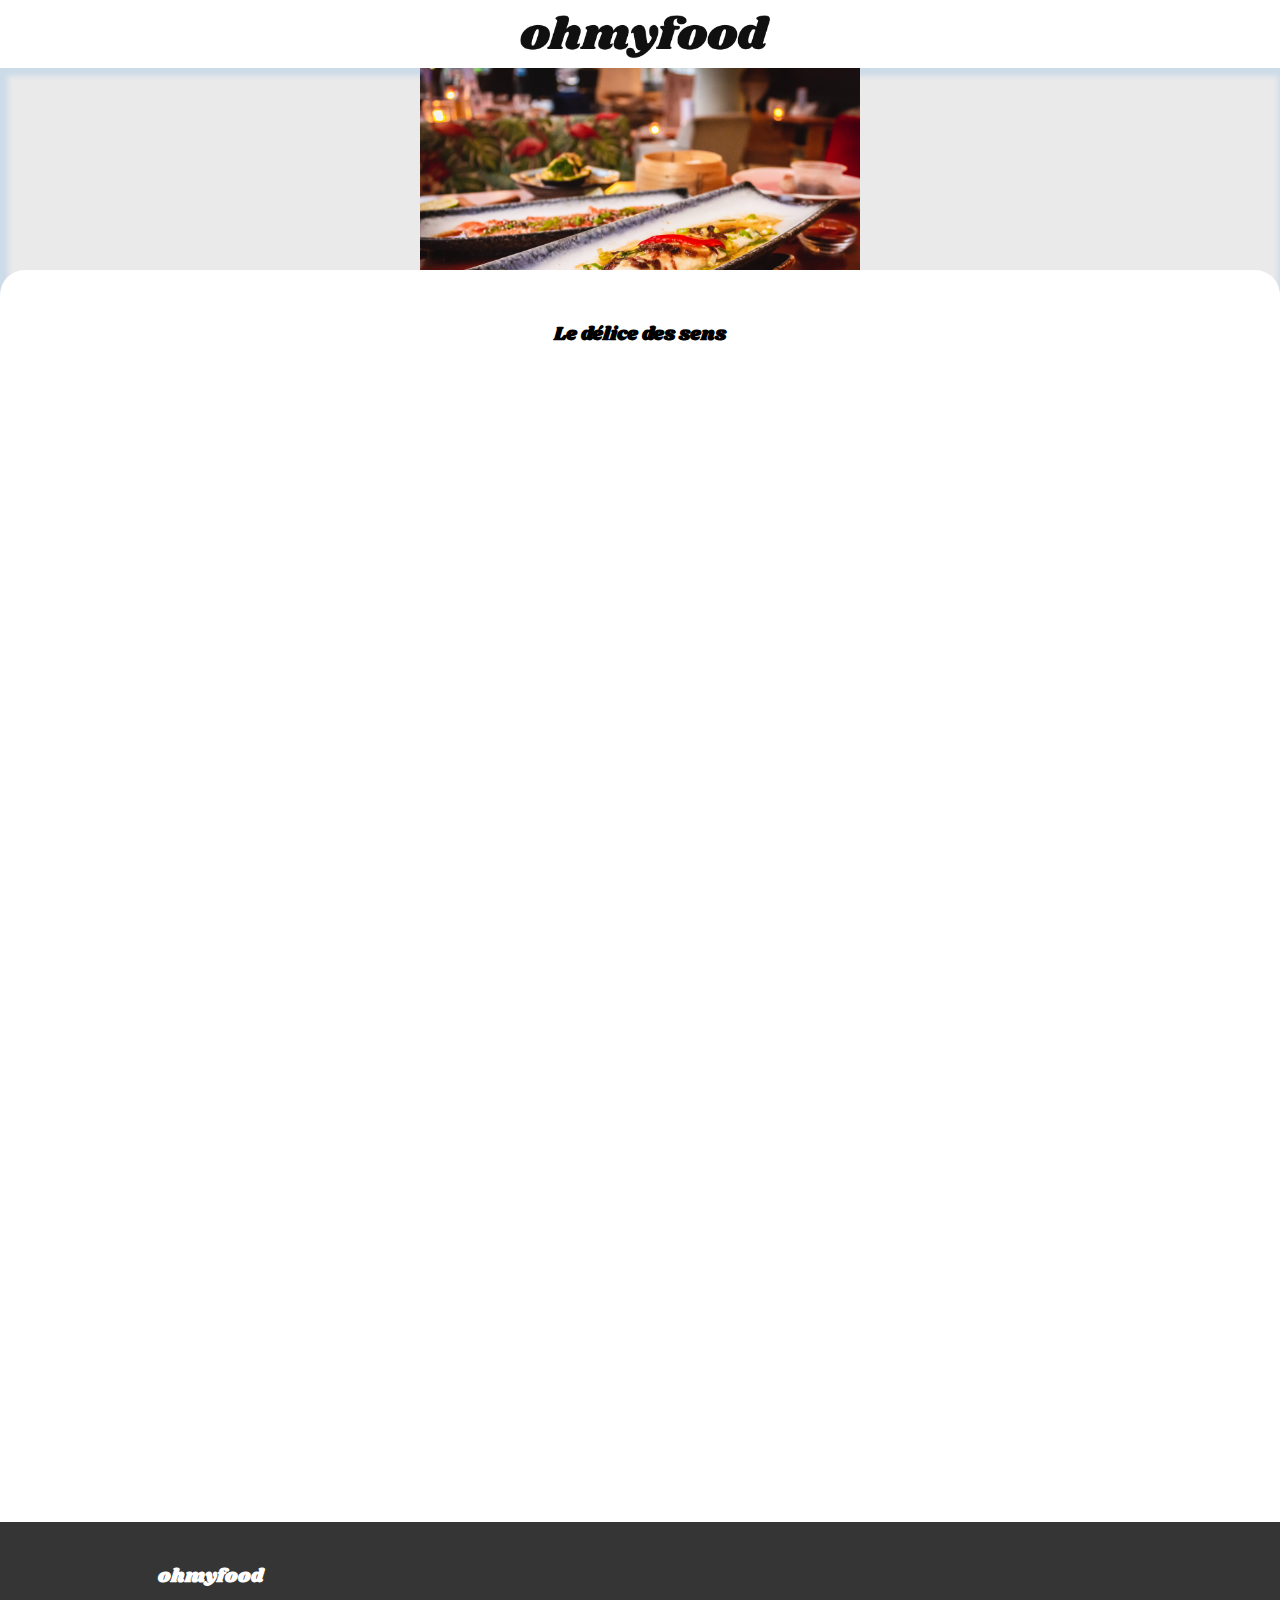
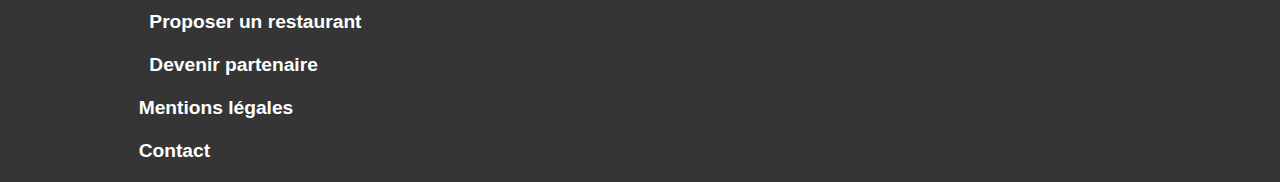
==== commit 6e0a6577: "update display" ====
--- a/Index.html
+++ b/Index.html
@@ -1,190 +1,162 @@
 <!DOCTYPE html>
 <html lang="fr">
   <head>
-    <title>Oh My Food</title>
     <meta charset="UTF-8" />
     <meta http-equiv="X-UA-Compatible" content="IE=edge" />
     <meta name="viewport" content="width=device-width, initial-scale=1.0" />
-    		  
+    		   <title>OhMyFood</title>
     <link rel="stylesheet" href="style.css" />
     <link
       rel="stylesheet"
       href="https://use.fontawesome.com/releases/v5.8.1/css/all.css"
       integrity="sha384-50oBUHEmvpQ+1lW4y57PTFmhCaXp0ML5d60M1M7uH2+nqUivzIebhndOJK28anvf"
-      crossorigin="anonymous"
-    />
-    <link rel="preconnect" href="https://fonts.googleapis.com">
-    <link rel="preconnect" href="https://fonts.gstatic.com" crossorigin>
-    <link href="https://fonts.googleapis.com/css2?family=Shrikhand&display=swap" rel="stylesheet">
-    
-  </head>	
-    	
+      crossorigin="anonymous"/>
+      <link rel="preconnect" href="https://fonts.googleapis.com">
+      <link rel="preconnect" href="https://fonts.gstatic.com" crossorigin>
+      <link href="https://fonts.googleapis.com/css2?family=Shrikhand&display=swap" rel="stylesheet">
+
+    </head>	
     		
- 	<body>
-          <div class="loadingspinner">
-            <div id="loadingspinner">
-              <i class="fas fa-utensils"></i>
-            </div>
-          </div>
+      <body>
+                            <nav class="topnavomf">
+                                <a href="Index.html"><i id="leftarrow" class="fas fa-arrow-left"></i></a>
+                                <img id="ohmyfoodlogo" src="images/logo/ohmyfood.png">
+                            </nav>
+                   
 
-                <nav class="topnavomf">
-                <img id="ohmyfoodlogomain" src="images/logo/ohmyfood.png" alt="ohmyfoodlogo">
-                </nav>
-            
-            
+                            <div id="menuimage">
+                        <img id="restofrançais" src="./images/restaurants/louis-hansel-shotsoflouis-qNBGVyOCY8Q-unsplash.jpg">
+                                </div>
 
-            <div  class="blocklocres">		
-              <div class="localisation">
-                <h3><i id="localisationicone" class="fas fa-map-marker-alt"></i> Paris, Belleville</h3>
-              </div>	
+                    <div class="blockfrançaise">
+                        
 
+                        <h2 id="shrikhandh2">Le délice des sens
+                            <div class="favorispage">
+                                <div id="heartbutton">
+                                <i class="fas fa-heart"></i>
+                                
+                                </div>	
+                            </h2>
+                        <div id="menufrançais1"><p id="menuhead">ENTRÉES</p>
+                                <div class="cardsInline">  
+                                <div class="cardprix">
+                                    
+                                        <div class="cardTextprix">
+                                            <h3>Tartare de thon</h3>
+                                            <p id="carddetail">Assaisonné au yuzu</p><p id="cardprice">25€</p>
+                                        </div>
+                                    
+                                    <div class="overlay"><i id="check" class="fas fa-check"></i></div>
+                                    </div>
+                                
+                                    <div class="cardprix">
+                                        
+                                            <div class="cardTextprix">
+                                                <h3>Bouchée de homard croustillant  </h3>
+                                                <p id="carddetail">Et sa farandole de petits légumes</p><p id="cardprice">35€</p>
+                                            </div>
+                                        
+                                        <div class="overlay"><i id="check" class="fas fa-check"></i></div>
+                                        </div>
+                                        <div class="cardprix">
+                                           
+                                                <div class="cardTextprix">
+                                                    <h3>Velouté de cèpes </h3>
+                                                    <p id="carddetail">Aux truffes</p><p id="cardprice">20€</p>
+                                                </div>
+                                            
+                                            <div class="overlay"><i id="check" class="fas fa-check"></i></div>      
+                                        </div>               
+                                </div> 
+                        </div>   
+                        
+                            <div id="menufrançais2"><p id="menuhead">PLATS</p>
 
-              <div id="réservez">
-                  <h1>Réservez le menu qui vous convient</h1>
-                  <p id="découvrez">Découvrez des restaurants d'exception, séléctionnés par nos soins.</p>
-              
-              
-                  <div class="container">
-                      <button id="bouttonexplorer">
-                      <span id="rechercher">Explorer nos restaurants</span>
-                      </button>	
-                    </div>	 
-                  </div>
-              </div>		
+                                <div class="cardsInline">  
+                                    <div class="cardprix">
+                                            <div class="cardTextprix">
+                                                <h3>Poulet rôti aux herbes de Provence </h3>
+                                                <p id="carddetail">Et sa crème de truffe</p><p id="cardprice">40€</p>
+                                            </div>
+                                        
+                                        <div class="overlay"><i id="check" class="fas fa-check"></i></div>
+                                        </div>
+                                    
+                                        <div class="cardprix">
+                                                <div class="cardTextprix">
+                                                    <h3>Langouste rôtie </h3>
+                                                    <p id="carddetail">Et ses légumes de saison</p><p id="cardprice">35€</p>
+                                                </div>
+                                           
+                                            <div class="overlay"><i id="check" class="fas fa-check"></i></div>
+                                            </div>
+                                            <div class="cardprix">
+                                                    <div class="cardTextprix">
+                                                        <h3>Côte de boeuf Angus </h3>
+                                                        <p id="carddetail">Et sa purée de panais</p> <p id="cardprice">44€</p>
+                                                    </div> 
+                                                <div class="overlay"><i id="check" class="fas fa-check"></i></div>      
+                                            </div>               
+                                    </div> 
+                            </div>   
+                                
+                            <div id="menufrançais3"><p id="menuhead">DESSERTS</p>
 
-                <h1>Fonctionnement</h1>	
-                
-                      <div class="fonctionnement">
-                        
-                        <div id="fonctionnementun">
-                          <span id="spanF">1</span>
-                          <span><i class="fas fa-mobile-alt"></i></span><h3> Choisissez un restaurant</h3>
-                        </div>
-                        
-                        <div id="fonctionnementdeux">	
-                          <span id="spanF">2</span>
-                          <div id="logomenu" ><i id="dots" class="fas fa-ellipsis-v"></i></div> <div id="bars"><i class="fas fa-bars"></i>
-                          </div>
-                          <h3>Composez votre menu</h3>
-                        </div>
-                        
-                        <div id="fonctionnementtrois">  
-                          <span id="spanF">3</span>                 
-                          <span><i class="fas fa-store"></i></span> <h3>Dégustez au restaurant</h3>
-                        </div>
-                      </div>	
+                            <div class="cardsInline">  
+                                <div class="cardprix">
+                                        <div class="cardTextprix">
+                                            <h3>Farandole de desserts</h3>
+                                            <p id="carddetail">Du chef</p><p id="cardprice">18€</p>
+                                        </div>
+                                    <div class="overlay"><i id="check" class="fas fa-check"></i></div>
+                                    </div>
+                                
+                                    <div class="cardprix">
+                                            <div class="cardTextprix">
+                                                <h3>Crème brulée </h3>
+                                                <p id="carddetail">Revisitée</p><p id="cardprice">22€</p>
+                                            </div>
+                                        <div class="overlay"><i id="check" class="fas fa-check"></i></div>
+                                        </div>
+                                        <div class="cardprix">
+                                                <div class="cardTextprix">
+                                                    <h3>Tiramisu </h3>
+                                                    <p id="carddetail">À la noisette</p><p id="cardprice">23€</p>
+                                                </div>
+                                            <div class="overlay"><i id="check" class="fas fa-check"></i></div>        
+                                        </div>               
+                                </div> 
 
-              <section id="blockrestaurants">
-                  <h2>Restaurants</h2>
-                  <div class="cardsInline">
-                    <div class="card">
-                      
-                        <div class="cardPhoto">
-                          <a href="palettedugoût.html"><img
-                            src="images/restaurants/jay-wennington-N_Y88TWmGwA-unsplash.jpg"
-                            alt=""
-                          /></a>
-                          <p id="nouveau">Nouveau</p>
-                        </div>
-                        
-                        
-                        <div class="cardText">
-                          <h3>La palette du goût</h3>
-                          <p>Ménilmontant</p>
-                          <i id="restaurantcoeurn" class="fas fa-heart"></i>
-                        </div>
-                     
+                                <div class="containermenu">
+                                    <button id="bouttonmenus">
+                                    <span id="rechercher">Commander</span>
+                                    </button>	
+                                </div>
+                            </div>    
+                                
                     </div>
-                    
-                    <div class="card">
-                     
-                        <div class="cardPhoto">
-                          <a href="lanoteenchantée.html"><img
-                            src="./images/restaurants/stil-u2Lp8tXIcjw-unsplash.jpg"
-                            alt=""
-                          /></a>
-                          <p id="nouveau">Nouveau</p>
-                        </div>
-                        
-                       
-                        
-                        <div class="cardText">
-                          <h3>La note enchantée</h3>
-                          <p>Charonne</p>
-                          <i id="restaurantcoeurn" class="fas fa-heart"></i>
-                        </div>
-                      
-                    
+                </div>
+                </div>
+                <footer>
+                                        
+                    <h2 id="shrikhandh2">ohmyfood</h2>
+
+                    <div id="footerlines">
+                    <h3><span>&nbsp;&nbsp;<i class="fas fa-utensils"></i></span>&nbsp;&nbsp;Proposer un restaurant</h3>
                     </div>
-                    <div class="card">
-                      
-                        <div class="cardPhoto">
-                          <a href="alafrançaise.html"><img
-                            src="./images/restaurants/toa-heftiba-DQKerTsQwi0-unsplash.jpg"
-                            alt=""
-                          /> </a>
-                        </div>
-                       
-                        <div class="cardText">
-                          <h3>À la française</h3>
-                          <p>Cité Rouge</p>
-                          <i id="restaurantcoeurn" class="fas fa-heart"></i>
-                        </div>
-                     
-                    
+
+                    <div id="footerlines">
+                    <h3><span>&nbsp;&nbsp;<i class="fas fa-hands-helping"></i></span>&nbsp;&nbsp;Devenir partenaire</h3>
                     </div>
-                  
-                    <div class="card">
-                      
-                        <div class="cardPhoto">
-                          <a href="délicesens.html"><img
-                            src="./images/restaurants/louis-hansel-shotsoflouis-qNBGVyOCY8Q-unsplash.jpg"
-                            alt=""
-                          />  </a>
-                        </div>
-                       
-                        <div class="cardText">
-                          <h3>Le délice des sens</h3>
-                          <p>Folie-Méricourt</p>
-                          <i id="restaurantcoeurn" class="fas fa-heart"></i>
-                        </div>
-                    
-                    
+
+                    <div id="footerlines"><h3>&nbsp;&nbsp;Mentions légales</h3>
                     </div>
-                  </div>
-                </div>
-                </section>
 
+                    <div id="footerlines"><a href="mailto:ohmyfood@contact.com" target="_top"><h3>&nbsp;&nbsp;Contact</h3></a>
+                    </div>
 
+                </footer>
 
-
-
-
-                      <footer>
-                          
-                        <h2 id="shrikhandh2">ohmyfood</h2>
-
-                          <div id="footerlines">
-                            <h3><span>&nbsp;&nbsp;<i class="fas fa-utensils"></i></span>&nbsp;&nbsp;Proposer un restaurant</h3>
-                          </div>
-
-                          <div id="footerlines">
-                            <h3><span>&nbsp;&nbsp;<i class="fas fa-hands-helping"></i></span>&nbsp;&nbsp;Devenir partenaire</h3>
-                          </div>
-
-                          <div id="footerlines"><h3>&nbsp;&nbsp;Mentions légales</h3>
-                          </div>
-
-                          <div id="footerlines"><a href="mailto:ohmyfood@contact.com" target="_top"><h3>&nbsp;&nbsp;Contact</h3></a>
-                          </div>
-
-                      </footer>
-
-                      
-      	
-
-
-  </body>
-
+    </body>  
 </html>
-
--- a/style.css
+++ b/style.css
@@ -1,52 +1,9 @@
-Style.css
-
-
-/************************  881px *********************** */
-
-
-
-@media (max-width: 881px) {	
-
-  body {
-    width:100%;
-    height:auto;
-  }
- 
-
-  #restopalette {
-    max-height: auto;;
-    max-width: 50%;
-    overflow: hidden;
-    
-  }
-
-}
-
-/************************  670px *********************** */
-
-@media (max-width: 670px) {	
-
- 
-  #bouttonmenu {
-    margin-left: 30%;
-  }
-  
-
-  #restopalette {
-    height: auto;
-    width: 50%;
-    overflow: hidden;
-    
-  }
-
-}
-
-
+style.css
 
 
 /* ********************* < 510px ********************* */
 
-@media (max-width: 510px) {
+@media screen and (max-width: 510px) {
 
 
 
@@ -82,6 +39,7 @@
     h3 {
       font-size: 0.9rem;
       margin: 0;
+      padding: 0;
     }
 
       header {
@@ -93,21 +51,24 @@
 
       #footerlines{
         width: 100%;
+        padding-top: 10px;
+      }
+
+      #footerlines h3{
+        font-size: 1.2em;
       }
       footer {
-        padding-left: 10px;
-        width: 100%;
-      display: flex;
+        margin-top: 30px;
         height: 200px;
-      margin-top: 50px;
-      font-size: 20px;
-      flex-direction: column;
-      padding: 40px 0 40px 0;
-      display: inline-flex;
+      padding-top: 40px;
+      padding-left: 10%;
+      padding-bottom: 20px;
       background-color: #353535;
       color:  white;
       align-items: initial;
       justify-content: space-between;
+      display: flex;
+      flex-direction: column;
     }
 
     
@@ -138,7 +99,10 @@
       }
     
 
-
+      #fonctionnementh1{
+        padding-top: 30px;
+        padding-bottom: 30px;
+      }
 
     #fonctionnementun:hover {
       background-color: #f5edff;
@@ -151,31 +115,41 @@
     }
 
     #fonctionnementun {
+      margin: auto;
       padding: 30px 30px 30px 25px;
-      border-radius: 60px 50px 60px 50px;
+      border-radius: 30px 30px 30px 30px;
       display: flex;
       align-items: center;
       margin-top: 20px;
       box-shadow: rgba(0, 0, 0, 0.1) 0px 4px 12px;
+      max-width: 510px;
 
     }
     #fonctionnementdeux {
+      margin: auto;
       padding: 30px 30px 30px 25px;
-      border-radius: 60px 50px 60px 50px;
+      border-radius: 30px 30px 30px 30px;
       display: flex;
       align-items: center;
       margin-top: 20px;
       box-shadow: rgba(0, 0, 0, 0.1) 0px 4px 12px;
+      max-width: 510px;
 
     }
     #fonctionnementtrois {
+      margin: auto;
       padding: 30px 30px 30px 25px;
-      border-radius: 60px 50px 60px 50px;
+      border-radius: 30px 30px 30px 30px;
       display: flex;
       align-items: center;
       margin-top: 20px;
       box-shadow: rgba(0, 0, 0, 0.1) 0px 4px 12px;
-      
+      max-width: 510px;
+      
+    }
+
+    .fonctionnement i {
+      color: #bcbcbc;
     }
 
     #spanF {
@@ -279,8 +253,10 @@
       padding-left: 10px;
       padding-bottom: 10px;
       float: left;
-      display: flex;
       font-size: 1.4em;
+      left: 5%;
+      top: 5%;
+      
     
       
     }
@@ -288,7 +264,8 @@
       #ohmyfoodlogo {
       display: block;
       margin: auto;
-      width: 30%;
+      width: 250px;
+      max-width: 510px;
       height: auto;
       text-align: center;
 
@@ -332,7 +309,7 @@
       #blockrestaurants .card {
         margin-bottom: 30px;
       }
-      
+     
 
       
       #heartbutton{
@@ -355,17 +332,6 @@
       #heartbutton:hover{
         color: #9356DC;
       }
-      
-    #heartbutton:hover{
-      color: #9356DC;
-    }
-
-      #restaurantcoeur {
-        color: #bcbcbc;
-        float: right;
-        padding: 20px;
-        transition: all 1s ease-out;
-      }
 
       #restaurantcoeurn {
         position: absolute;
@@ -379,18 +345,15 @@
       #restaurantcoeurn:hover{
         color: #9356DC;
       }
-      #restaurantcoeur:hover{
-        color: #9356DC;
-      }
+     
 
 
         
-        #blockrestaurants h2{
-          font-size: 24px;
-          padding-bottom: 25px;
-          padding-top: 25px;
-        }
-
+       #restoh2{
+         padding-top: 40px;
+         padding-bottom: 20px;
+         font-size: 1.4em;
+       }
         #blockrestaurants {
           background-color: #f6f6f6;
           align-items: center;
@@ -410,7 +373,7 @@
       width: 100%;
       margin:auto;
       height: 250px;
-      
+      max-width: 510px;
       background-color: white;
       border-radius: 20px;
       box-shadow: 0px 1px 19px 0px #bcbcbc;
@@ -419,7 +382,7 @@
 
 
     #nouveau{
-
+      display: block;
       padding: 5px 10px 5px 10px;
       background-color: #99e2d0;
       position: absolute;
@@ -476,26 +439,30 @@
       margin: auto;
       height: auto;
       width: 100%;
-      max-width: 881px;
+      max-width: 440px;
+      max-height: 440px;
       overflow: hidden;
       
     }
     #restofrançaisnote {
       display: block;
       margin: auto;
-      max-height: 300px;
-      width: 100%;
-      max-width: 510px;
+      height: auto;
+      width: 100%;
+      max-width: 440px;
+      max-height: 440px;
       overflow: hidden;
       
     }
     #restopalette {
       display: block;
       margin: auto;
-      height: 300px;
-      width: 100%;
-      max-width: 881px;
-      overflow: hidden;
+      height: auto;
+      width: 100%;
+      max-width: 440px;
+      max-height: 440px;
+      overflow: hidden;
+     
       }
 
     #menuimage{
@@ -510,11 +477,14 @@
     }
 
     .blockfrançaise {
+      margin: auto;
+      justify-items: center;
       position: relative;
       background-color: white;
       padding-top: 50px;
       margin-top: -100px;
       border-radius:25px;
+      width: 100%;
     }
     .blockfrançaise a {
       display:inline-block; 
@@ -541,6 +511,8 @@
     #menufrançais1 {
       padding: 20px 0 10px 10px;
       margin-right: 0;
+      max-width: 510px;
+      margin: auto;
       
     }
 
@@ -554,6 +526,8 @@
     }
     #menufrançais2 {
       padding: 20px 0 10px 10px;
+      max-width: 510px;
+      margin: auto;
     }
 
     #menufrançais3::after{
@@ -566,10 +540,13 @@
     }
     #menufrançais3 {
       padding: 20px 0 10px 10px;
+      margin: auto;
+      max-width: 510px;
+      
     }
 
     .cardprix:hover .overlay{
-      width: 15%;
+      width: 20%;
       left: 100%;
     }
 
@@ -584,6 +561,12 @@
       width: 0;
       height: 100%;
       transition: .5s ease;
+    }
+
+    .overlay:hover #carddetail{
+      text-overflow: ellipsis;
+      overflow: hidden;
+      white-space: nowrap;
     }
 
     #check {
@@ -639,9 +622,12 @@
     }
     .cardTextprix {
       width: 100%;
-      padding: 15px 10px;
+      padding-top: 15px;
+      padding-left: 15px;
       line-height: 15px;
       white-space: nowrap;
+    }
+
     }
     #cardprice{
       margin-right: 20px;
@@ -652,10 +638,21 @@
     #carddetail{
       float: left;
       display: inline-block;
-    
-      width: 200px; 
-      height: 1.2em; 
+      width: 80%; 
+      font-size: 15px;
+      margin: 0%;
+      padding-top: 10px;
       font-size: 13px;
+    }
+
+    
+    
+    #cardprix:hover  #carddetail{
+      text-overflow: ellipsis;
+      overflow: hidden;
+      white-space: nowrap;
+    }
+
     }
 
     .cardTextprix :hover #carddetail{
@@ -692,10 +689,7 @@
     .blockfrançaise h3 {
     font-size: 1em;
     }
-    .blockfrançaise p {
-      font-size: 0.7em;
-    }
-
+    
 
     #bouttonmenus {
       height: 50px;
@@ -944,24 +938,17 @@
     }
     .cardTextprix {
       width: 100%;
-      padding: 15px 10px;
       line-height: 15px;
       white-space: nowrap;
     }
     #cardprice{
+      position: relative;
       margin-right: 20px;
       display: inline-block;
       float: right;
       
     }
-    #carddetail{
-      float: left;
-      display: inline-block;
-    
-      width: 200px; 
-      height: 1.2em; 
-      font-size: 15px;
-    }
+   
 
     .cardTextprix :hover #carddetail{
       text-overflow: ellipsis;
@@ -998,7 +985,7 @@
     font-size: 1em;
     }
     .blockfrançaise p {
-      font-size: 0.7em;
+      font-size: 1em;
     }
 
 
@@ -1103,10 +1090,13 @@
     position: fixed;
     top: 0;
     left: 0;
-    width: 100%;
-    height: 100%;
+    width: 100vw;
+    height: 100vh;
     z-index: 1;
     pointer-events: none;
+    display: flex;
+    align-items: center;
+    justify-content: center;
 
   }  
   #loadingspinner{
@@ -1119,7 +1109,7 @@
        -webkit-text-fill-color:transparent;
 
     margin: auto;
-    font-size: 300px;
+    font-size: 200px;
     text-align: center;
       -webkit-animation-name: loadingspinner;
       animation-name: loadingspinner;
@@ -1166,4 +1156,5 @@
 }
 
 
-}
+
+
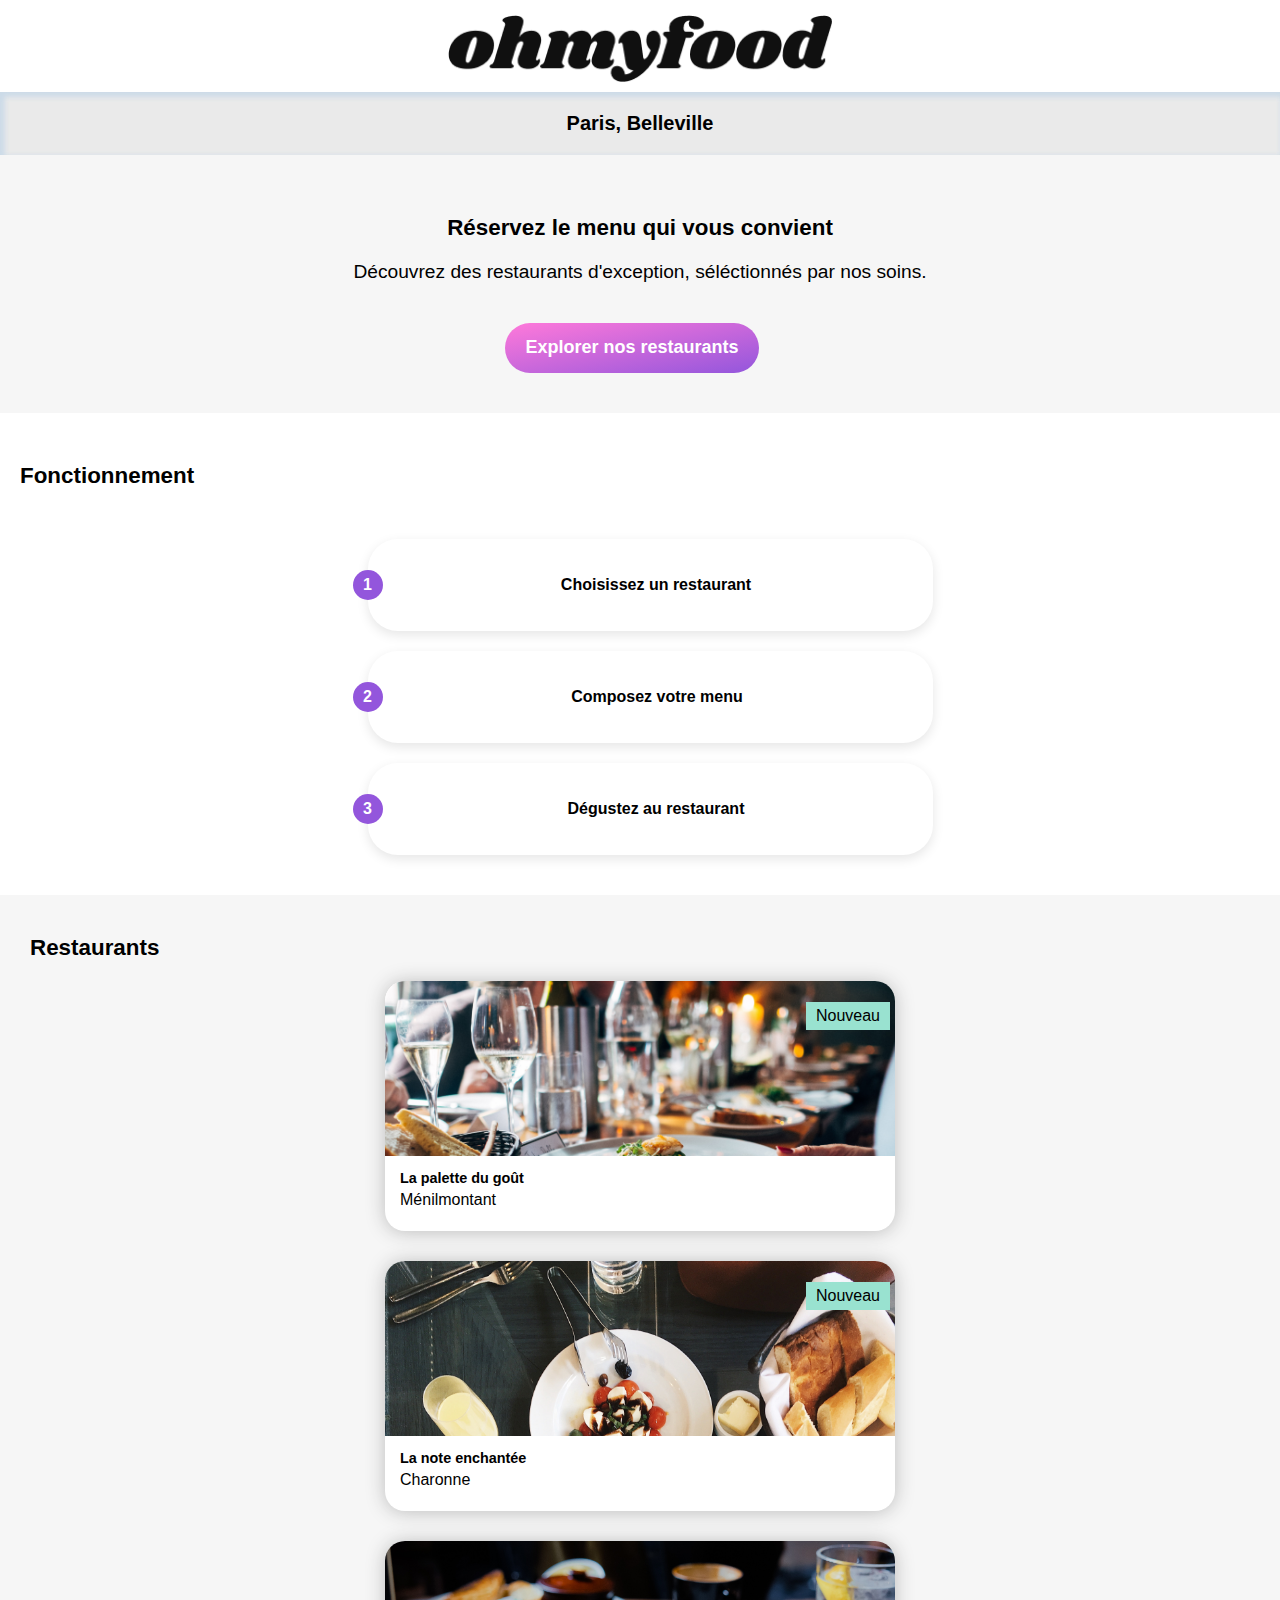
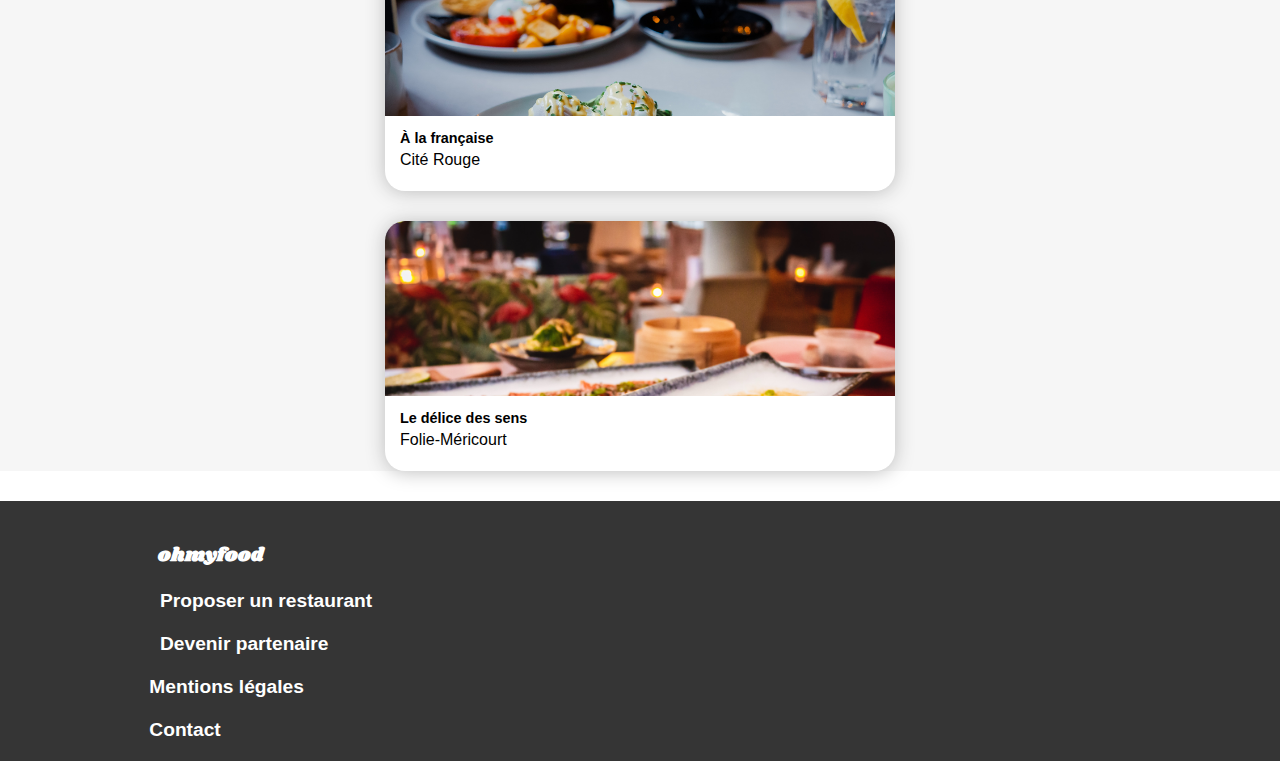
==== commit 88bad665: "update display" ====
--- a/Index.html
+++ b/Index.html
@@ -1,162 +1,193 @@
 <!DOCTYPE html>
 <html lang="fr">
   <head>
+    <title>Oh My Food</title>
     <meta charset="UTF-8" />
     <meta http-equiv="X-UA-Compatible" content="IE=edge" />
     <meta name="viewport" content="width=device-width, initial-scale=1.0" />
-    		   <title>OhMyFood</title>
+    		  
     <link rel="stylesheet" href="style.css" />
     <link
       rel="stylesheet"
       href="https://use.fontawesome.com/releases/v5.8.1/css/all.css"
       integrity="sha384-50oBUHEmvpQ+1lW4y57PTFmhCaXp0ML5d60M1M7uH2+nqUivzIebhndOJK28anvf"
-      crossorigin="anonymous"/>
-      <link rel="preconnect" href="https://fonts.googleapis.com">
-      <link rel="preconnect" href="https://fonts.gstatic.com" crossorigin>
-      <link href="https://fonts.googleapis.com/css2?family=Shrikhand&display=swap" rel="stylesheet">
+      crossorigin="anonymous"
+    />
+    <link rel="stylesheet"
+          media="screen and (max-width: 510px)"
+          href="style.css">
+          
+    <link rel="preconnect" href="https://fonts.googleapis.com">
+    <link rel="preconnect" href="https://fonts.gstatic.com" crossorigin>
+    <link href="https://fonts.googleapis.com/css2?family=Shrikhand&display=swap" rel="stylesheet">
+    
+  </head>	
+    	
+    		
+ 	<body>
+          <div class="loadingspinner">
+            <div id="loadingspinner">
+              <i class="fas fa-utensils"></i>
+            </div>
+          </div>
 
-    </head>	
-    		
-      <body>
-                            <nav class="topnavomf">
-                                <a href="Index.html"><i id="leftarrow" class="fas fa-arrow-left"></i></a>
-                                <img id="ohmyfoodlogo" src="images/logo/ohmyfood.png">
-                            </nav>
-                   
+                <nav class="topnavomf">
+                <img id="ohmyfoodlogomain" src="images/logo/ohmyfood.png" alt="ohmyfoodlogo">
+                </nav>
+            
+            
 
-                            <div id="menuimage">
-                        <img id="restofrançais" src="./images/restaurants/louis-hansel-shotsoflouis-qNBGVyOCY8Q-unsplash.jpg">
-                                </div>
+            <div  class="blocklocres">		
+              <div class="localisation">
+                <h3><i id="localisationicone" class="fas fa-map-marker-alt"></i> Paris, Belleville</h3>
+              </div>	
 
-                    <div class="blockfrançaise">
+
+              <div id="réservez">
+                  <h1>Réservez le menu qui vous convient</h1>
+                  <p id="découvrez">Découvrez des restaurants d'exception, séléctionnés par nos soins.</p>
+              
+              
+                  <div class="container">
+                      <button id="bouttonexplorer">
+                      <span id="rechercher">Explorer nos restaurants</span>
+                      </button>	
+                    </div>	 
+                  </div>
+              </div>		
+
+                <h1 id="fonctionnementh1">Fonctionnement</h1>	
+                
+                      <div class="fonctionnement">
                         
+                        <div id="fonctionnementun">
+                          <span id="spanF">1</span>
+                          <span><i class="fas fa-mobile-alt"></i></span><h3> Choisissez un restaurant</h3>
+                        </div>
+                        
+                        <div id="fonctionnementdeux">	
+                          <span id="spanF">2</span>
+                          <div id="logomenu" ><i id="dots" class="fas fa-ellipsis-v"></i></div> <div id="bars"><i class="fas fa-bars"></i>
+                          </div>
+                          <h3>Composez votre menu</h3>
+                        </div>
+                        
+                        <div id="fonctionnementtrois">  
+                          <span id="spanF">3</span>                 
+                          <span><i class="fas fa-store"></i></span> <h3>Dégustez au restaurant</h3>
+                        </div>
+                      </div>	
 
-                        <h2 id="shrikhandh2">Le délice des sens
-                            <div class="favorispage">
-                                <div id="heartbutton">
-                                <i class="fas fa-heart"></i>
-                                
-                                </div>	
-                            </h2>
-                        <div id="menufrançais1"><p id="menuhead">ENTRÉES</p>
-                                <div class="cardsInline">  
-                                <div class="cardprix">
-                                    
-                                        <div class="cardTextprix">
-                                            <h3>Tartare de thon</h3>
-                                            <p id="carddetail">Assaisonné au yuzu</p><p id="cardprice">25€</p>
-                                        </div>
-                                    
-                                    <div class="overlay"><i id="check" class="fas fa-check"></i></div>
-                                    </div>
-                                
-                                    <div class="cardprix">
-                                        
-                                            <div class="cardTextprix">
-                                                <h3>Bouchée de homard croustillant  </h3>
-                                                <p id="carddetail">Et sa farandole de petits légumes</p><p id="cardprice">35€</p>
-                                            </div>
-                                        
-                                        <div class="overlay"><i id="check" class="fas fa-check"></i></div>
-                                        </div>
-                                        <div class="cardprix">
-                                           
-                                                <div class="cardTextprix">
-                                                    <h3>Velouté de cèpes </h3>
-                                                    <p id="carddetail">Aux truffes</p><p id="cardprice">20€</p>
-                                                </div>
-                                            
-                                            <div class="overlay"><i id="check" class="fas fa-check"></i></div>      
-                                        </div>               
-                                </div> 
-                        </div>   
+              <section id="blockrestaurants">
+                  <h2 id="restoh2">Restaurants</h2>
+                  <div class="cardsInline">
+                    <div class="card">
+                      
+                        <div class="cardPhoto">
+                          <a href="palettedugoût.html"><img
+                            src="images/restaurants/jay-wennington-N_Y88TWmGwA-unsplash.jpg"
+                            alt=""
+                          /></a>
+                          <p id="nouveau">Nouveau</p>
+                        </div>
                         
-                            <div id="menufrançais2"><p id="menuhead">PLATS</p>
+                        
+                        <div class="cardText">
+                          <h3>La palette du goût</h3>
+                          <p>Ménilmontant</p>
+                          <i id="restaurantcoeurn" class="fas fa-heart"></i>
+                        </div>
+                     
+                    </div>
+                    
+                    <div class="card">
+                     
+                        <div class="cardPhoto">
+                          <a href="lanoteenchantée.html"><img
+                            src="./images/restaurants/stil-u2Lp8tXIcjw-unsplash.jpg"
+                            alt=""
+                          /></a>
+                          <p id="nouveau">Nouveau</p>
+                        </div>
+                        
+                       
+                        
+                        <div class="cardText">
+                          <h3>La note enchantée</h3>
+                          <p>Charonne</p>
+                          <i id="restaurantcoeurn" class="fas fa-heart"></i>
+                        </div>
+                      
+                    
+                    </div>
+                    <div class="card">
+                      
+                        <div class="cardPhoto">
+                          <a href="alafrançaise.html"><img
+                            src="./images/restaurants/toa-heftiba-DQKerTsQwi0-unsplash.jpg"
+                            alt=""
+                          /> </a>
+                        </div>
+                       
+                        <div class="cardText">
+                          <h3>À la française</h3>
+                          <p>Cité Rouge</p>
+                          <i id="restaurantcoeurn" class="fas fa-heart"></i>
+                        </div>
+                     
+                    
+                    </div>
+                  
+                    <div class="card">
+                      
+                        <div class="cardPhoto">
+                          <a href="délicesens.html"><img
+                            src="./images/restaurants/louis-hansel-shotsoflouis-qNBGVyOCY8Q-unsplash.jpg"
+                            alt=""
+                          />  </a>
+                        </div>
+                       
+                        <div class="cardText">
+                          <h3>Le délice des sens</h3>
+                          <p>Folie-Méricourt</p>
+                          <i id="restaurantcoeurn" class="fas fa-heart"></i>
+                        </div>
+                    
+                    
+                    </div>
+                  </div>
+                </div>
+                </section>
 
-                                <div class="cardsInline">  
-                                    <div class="cardprix">
-                                            <div class="cardTextprix">
-                                                <h3>Poulet rôti aux herbes de Provence </h3>
-                                                <p id="carddetail">Et sa crème de truffe</p><p id="cardprice">40€</p>
-                                            </div>
-                                        
-                                        <div class="overlay"><i id="check" class="fas fa-check"></i></div>
-                                        </div>
-                                    
-                                        <div class="cardprix">
-                                                <div class="cardTextprix">
-                                                    <h3>Langouste rôtie </h3>
-                                                    <p id="carddetail">Et ses légumes de saison</p><p id="cardprice">35€</p>
-                                                </div>
-                                           
-                                            <div class="overlay"><i id="check" class="fas fa-check"></i></div>
-                                            </div>
-                                            <div class="cardprix">
-                                                    <div class="cardTextprix">
-                                                        <h3>Côte de boeuf Angus </h3>
-                                                        <p id="carddetail">Et sa purée de panais</p> <p id="cardprice">44€</p>
-                                                    </div> 
-                                                <div class="overlay"><i id="check" class="fas fa-check"></i></div>      
-                                            </div>               
-                                    </div> 
-                            </div>   
-                                
-                            <div id="menufrançais3"><p id="menuhead">DESSERTS</p>
 
-                            <div class="cardsInline">  
-                                <div class="cardprix">
-                                        <div class="cardTextprix">
-                                            <h3>Farandole de desserts</h3>
-                                            <p id="carddetail">Du chef</p><p id="cardprice">18€</p>
-                                        </div>
-                                    <div class="overlay"><i id="check" class="fas fa-check"></i></div>
-                                    </div>
-                                
-                                    <div class="cardprix">
-                                            <div class="cardTextprix">
-                                                <h3>Crème brulée </h3>
-                                                <p id="carddetail">Revisitée</p><p id="cardprice">22€</p>
-                                            </div>
-                                        <div class="overlay"><i id="check" class="fas fa-check"></i></div>
-                                        </div>
-                                        <div class="cardprix">
-                                                <div class="cardTextprix">
-                                                    <h3>Tiramisu </h3>
-                                                    <p id="carddetail">À la noisette</p><p id="cardprice">23€</p>
-                                                </div>
-                                            <div class="overlay"><i id="check" class="fas fa-check"></i></div>        
-                                        </div>               
-                                </div> 
 
-                                <div class="containermenu">
-                                    <button id="bouttonmenus">
-                                    <span id="rechercher">Commander</span>
-                                    </button>	
-                                </div>
-                            </div>    
-                                
-                    </div>
-                </div>
-                </div>
-                <footer>
-                                        
-                    <h2 id="shrikhandh2">ohmyfood</h2>
 
-                    <div id="footerlines">
-                    <h3><span>&nbsp;&nbsp;<i class="fas fa-utensils"></i></span>&nbsp;&nbsp;Proposer un restaurant</h3>
-                    </div>
 
-                    <div id="footerlines">
-                    <h3><span>&nbsp;&nbsp;<i class="fas fa-hands-helping"></i></span>&nbsp;&nbsp;Devenir partenaire</h3>
-                    </div>
 
-                    <div id="footerlines"><h3>&nbsp;&nbsp;Mentions légales</h3>
-                    </div>
+                      <footer>
+                          
+                        <h2 id="shrikhandh2">ohmyfood</h2>
 
-                    <div id="footerlines"><a href="mailto:ohmyfood@contact.com" target="_top"><h3>&nbsp;&nbsp;Contact</h3></a>
-                    </div>
+                          <div id="footerlines">
+                            <h3><span>&nbsp;&nbsp;&nbsp;&nbsp;<i class="fas fa-utensils"></i></span>&nbsp;&nbsp;Proposer un restaurant</h3>
+                          </div>
 
-                </footer>
+                          <div id="footerlines">
+                            <h3><span>&nbsp;&nbsp;&nbsp;&nbsp;<i class="fas fa-hands-helping"></i></span>&nbsp;&nbsp;Devenir partenaire</h3>
+                          </div>
 
-    </body>  
+                          <div id="footerlines"><h3>&nbsp;&nbsp;&nbsp;&nbsp;Mentions légales</h3>
+                          </div>
+
+                          <div id="footerlines"><a href="mailto:ohmyfood@contact.com" target="_top"><h3>&nbsp;&nbsp;&nbsp;&nbsp;Contact</h3></a>
+                          </div>
+
+                      </footer>
+
+                      
+      	
+
+
+  </body>
+
 </html>
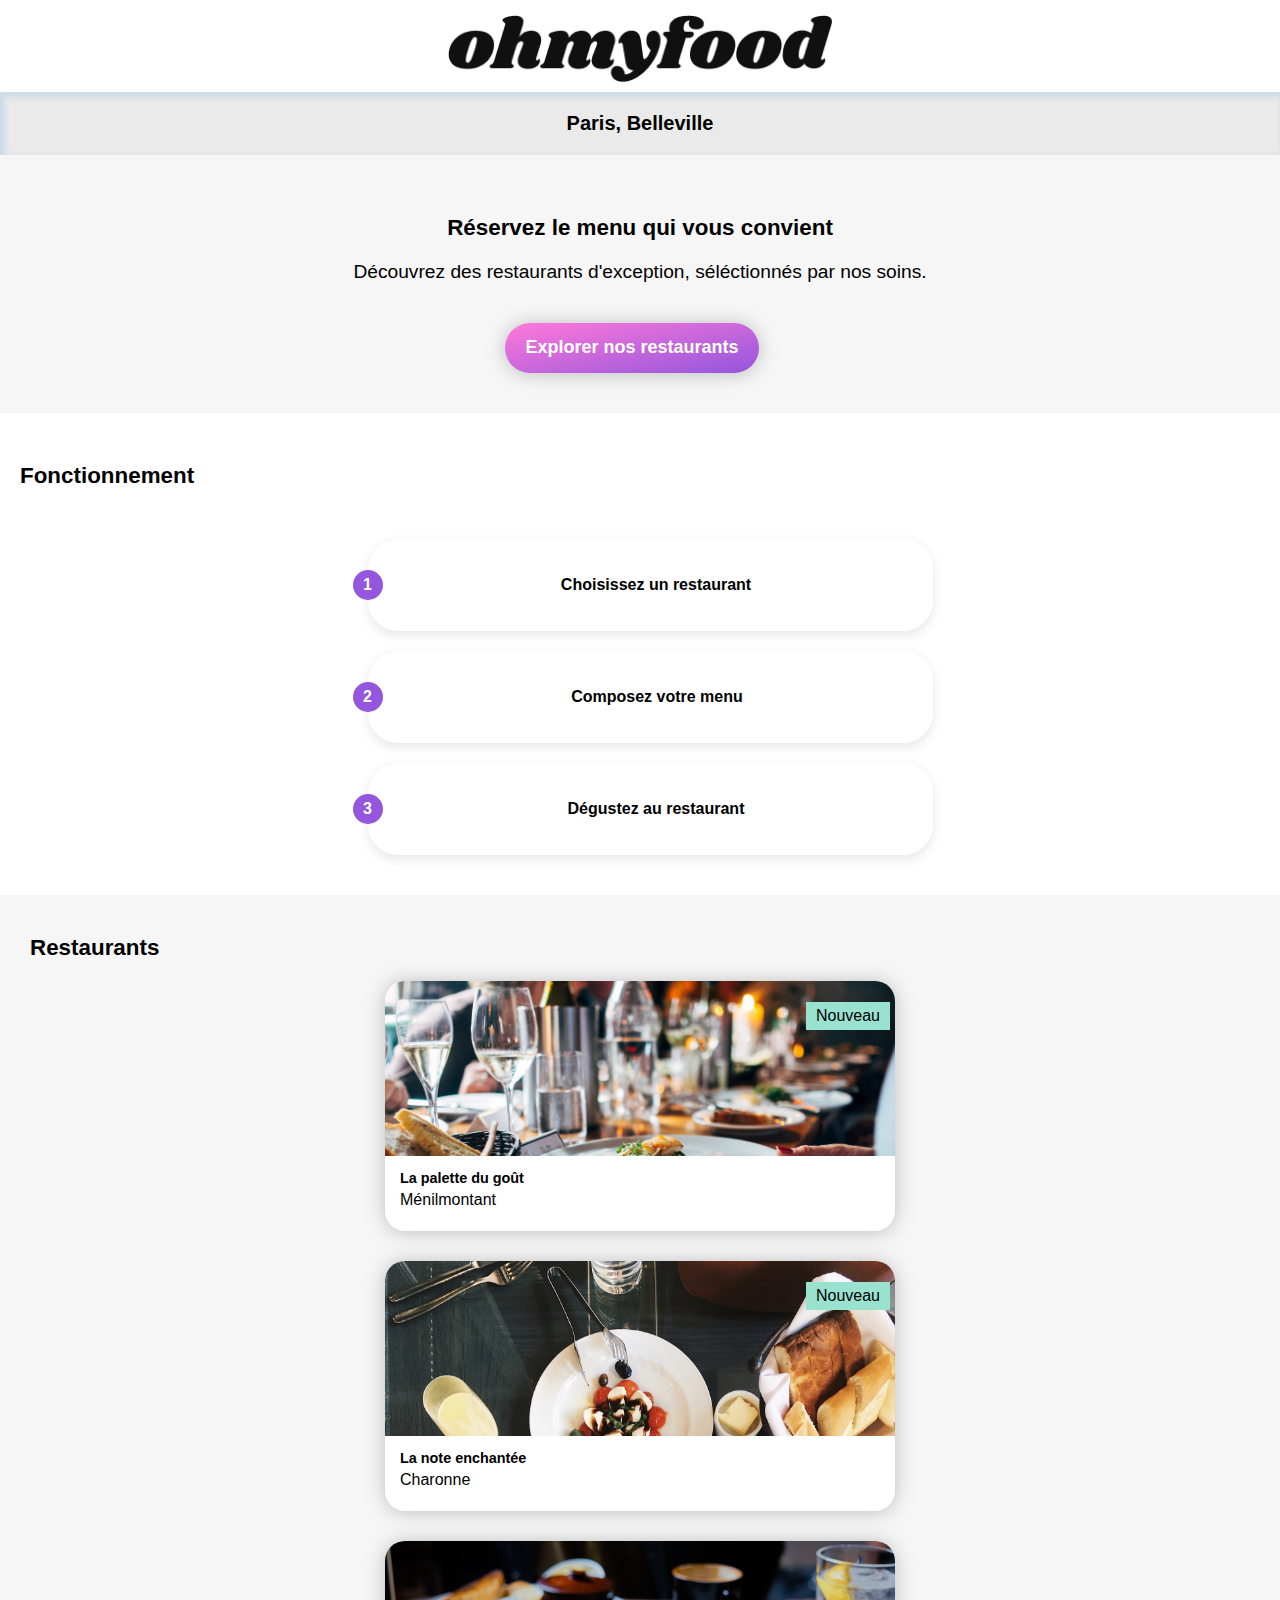
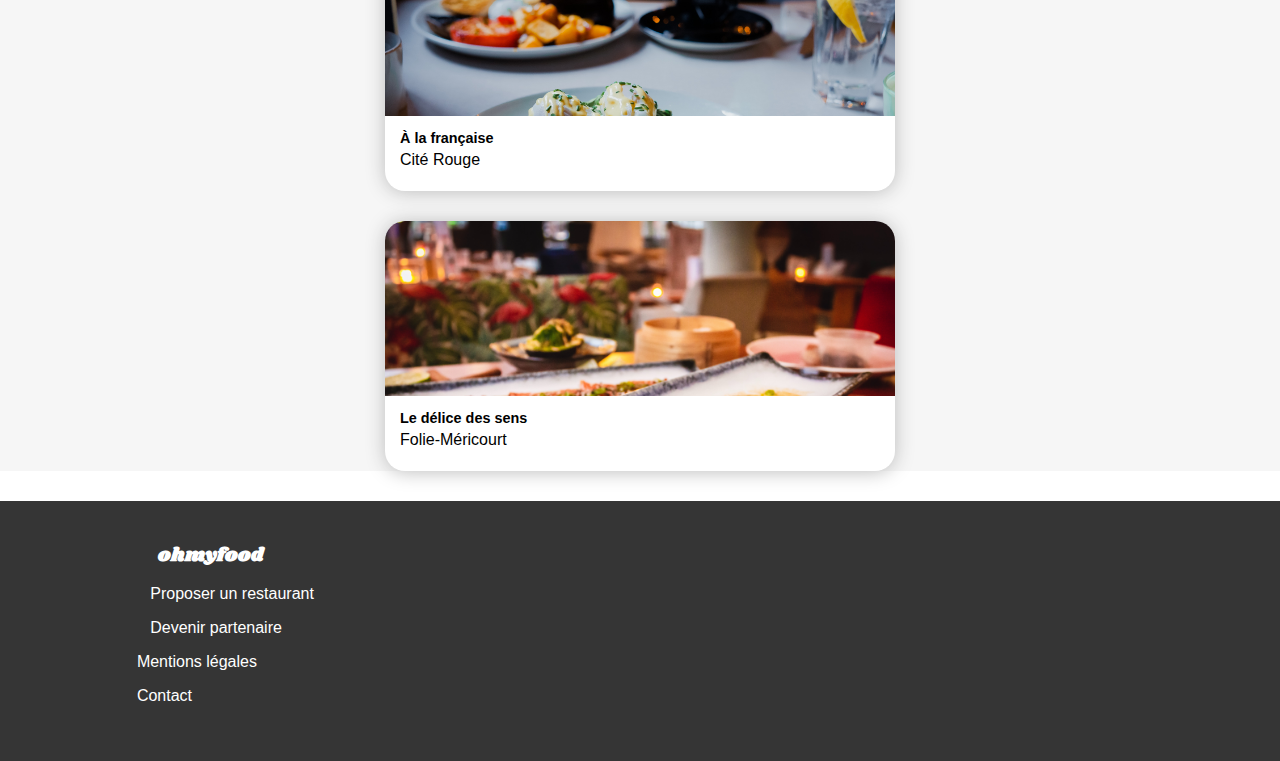
==== commit 73f0267a: "UPDATE CHANGEMENTS W3C" ====
--- a/Index.html
+++ b/Index.html
@@ -61,19 +61,19 @@
                       <div class="fonctionnement">
                         
                         <div id="fonctionnementun">
-                          <span id="spanF">1</span>
+                          <span class="spanF">1</span>
                           <span><i class="fas fa-mobile-alt"></i></span><h3> Choisissez un restaurant</h3>
                         </div>
                         
                         <div id="fonctionnementdeux">	
-                          <span id="spanF">2</span>
+                          <span class="spanF">2</span>
                           <div id="logomenu" ><i id="dots" class="fas fa-ellipsis-v"></i></div> <div id="bars"><i class="fas fa-bars"></i>
                           </div>
                           <h3>Composez votre menu</h3>
                         </div>
                         
                         <div id="fonctionnementtrois">  
-                          <span id="spanF">3</span>                 
+                          <span class="spanF">3</span>                 
                           <span><i class="fas fa-store"></i></span> <h3>Dégustez au restaurant</h3>
                         </div>
                       </div>	
@@ -88,14 +88,14 @@
                             src="images/restaurants/jay-wennington-N_Y88TWmGwA-unsplash.jpg"
                             alt=""
                           /></a>
-                          <p id="nouveau">Nouveau</p>
+                          <p class="nouveau">Nouveau</p>
                         </div>
                         
                         
                         <div class="cardText">
                           <h3>La palette du goût</h3>
                           <p>Ménilmontant</p>
-                          <i id="restaurantcoeurn" class="fas fa-heart"></i>
+                          <i class="fas fa-heart"></i>
                         </div>
                      
                     </div>
@@ -107,7 +107,7 @@
                             src="./images/restaurants/stil-u2Lp8tXIcjw-unsplash.jpg"
                             alt=""
                           /></a>
-                          <p id="nouveau">Nouveau</p>
+                          <p class="nouveau">Nouveau</p>
                         </div>
                         
                        
@@ -115,7 +115,7 @@
                         <div class="cardText">
                           <h3>La note enchantée</h3>
                           <p>Charonne</p>
-                          <i id="restaurantcoeurn" class="fas fa-heart"></i>
+                          <i  class="fas fa-heart"></i>
                         </div>
                       
                     
@@ -132,7 +132,7 @@
                         <div class="cardText">
                           <h3>À la française</h3>
                           <p>Cité Rouge</p>
-                          <i id="restaurantcoeurn" class="fas fa-heart"></i>
+                          <i class="fas fa-heart"></i>
                         </div>
                      
                     
@@ -150,13 +150,13 @@
                         <div class="cardText">
                           <h3>Le délice des sens</h3>
                           <p>Folie-Méricourt</p>
-                          <i id="restaurantcoeurn" class="fas fa-heart"></i>
+                          <i class="fas fa-heart"></i>
                         </div>
                     
                     
                     </div>
                   </div>
-                </div>
+                
                 </section>
 
 
@@ -164,25 +164,40 @@
 
 
 
-                      <footer>
-                          
-                        <h2 id="shrikhandh2">ohmyfood</h2>
-
-                          <div id="footerlines">
-                            <h3><span>&nbsp;&nbsp;&nbsp;&nbsp;<i class="fas fa-utensils"></i></span>&nbsp;&nbsp;Proposer un restaurant</h3>
-                          </div>
-
-                          <div id="footerlines">
-                            <h3><span>&nbsp;&nbsp;&nbsp;&nbsp;<i class="fas fa-hands-helping"></i></span>&nbsp;&nbsp;Devenir partenaire</h3>
-                          </div>
-
-                          <div id="footerlines"><h3>&nbsp;&nbsp;&nbsp;&nbsp;Mentions légales</h3>
-                          </div>
-
-                          <div id="footerlines"><a href="mailto:ohmyfood@contact.com" target="_top"><h3>&nbsp;&nbsp;&nbsp;&nbsp;Contact</h3></a>
-                          </div>
-
-                      </footer>
+                <footer>
+                                        
+                  <h2 class="shrikhandh2">ohmyfood</h2>
+
+                
+                  <p>
+                      <span>&nbsp;&nbsp;
+                          <i class="fas fa-utensils"></i>
+                      </span>
+                      &nbsp;&nbsp;Proposer un restaurant
+                  </p>
+                
+
+                 
+                  <p>
+                      <span>&nbsp;&nbsp;
+                          <i class="fas fa-hands-helping"></i>
+                      </span>&nbsp;&nbsp;Devenir partenaire
+                  </p>
+                  
+
+                  <p>
+                      &nbsp;&nbsp;Mentions légales
+
+                  </p>
+                  
+
+                  <p> 
+                      <a href="mailto:ohmyfood@contact.com" target="_top">
+                          &nbsp;&nbsp;Contact</a>
+                  </p>
+                  
+
+              </footer>
 
                       
       	
--- a/style.css
+++ b/style.css
@@ -1,1160 +1,1079 @@
-style.css
-
-
-/* ********************* < 510px ********************* */
-
-@media screen and (max-width: 510px) {
-
-
-
-      @import url("https://use.fontawesome.com/releases/v5.8.1/css/all.css"):;
-        }
-    @import url('https://fonts.googleapis.com/css2?family=Shrikhand&display=swap');
-      body{
-        
-        font-family: "Roboto", Arial, Times New Roman;
-        margin: 0;
-        padding: 0px;
-        width: 100%;
-      }
-    body{
-      
-    
-    }
-      h1 {
-      margin: 20px 20px 20px 20px;
-      font-size: 1.4rem;
-    }
-    #shrikhandh2 {
-      padding: 0 30px 0 30px;
-      font-family: Shrikhand;
-      font-size: 1.2rem;
-      margin: 0;
-    }
-    h2 {
-      padding: 0 30px 0 30px;
-      font-size: 1.2rem;
-      margin: 0;
-    }
-    h3 {
-      font-size: 0.9rem;
-      margin: 0;
-      padding: 0;
-    }
-
-      header {
-      display: flex;
-      justify-content: flex-end;
-      align-items: center;
-      height: 75px;
-    }
-
-      #footerlines{
-        width: 100%;
-        padding-top: 10px;
-      }
-
-      #footerlines h3{
-        font-size: 1.2em;
-      }
-      footer {
-        margin-top: 30px;
-        height: 200px;
-      padding-top: 40px;
-      padding-left: 10%;
-      padding-bottom: 20px;
-      background-color: #353535;
-      color:  white;
-      align-items: initial;
-      justify-content: space-between;
-      display: flex;
-      flex-direction: column;
-    }
-
-    
-
-    #bouttonexplorer {
-      height: 50px;
-      margin: 0;
-      background-color: #FF79DA; 
-      background-image: linear-gradient(to bottom right, #FF79DA, #9356dc);
-      color: white;
-      position: relative;
-      right: 8px;
-      font-weight: 900;
-      font-size: 18px;
-      padding: 0 10px;
-      border-radius: 60px 60px 60px 60px;
-      border: none;
-      cursor: pointer;
-      margin-top: 20px;
-      padding-left: 20px;
-      padding-right: 20px;
-    }
-
-    #bouttonexplorer:active {
-        box-shadow: 0px 1px 19px 0px #bcbcbc;
-        background-color: #3e8e41;
-        transform: translateY(1px);
-      }
-    
-
-      #fonctionnementh1{
-        padding-top: 30px;
-        padding-bottom: 30px;
-      }
-
-    #fonctionnementun:hover {
-      background-color: #f5edff;
-    }
-    #fonctionnementdeux:hover {
-      background-color: #f5edff;
-    }
-    #fonctionnementtrois:hover {
-      background-color: #f5edff;
-    }
-
-    #fonctionnementun {
-      margin: auto;
-      padding: 30px 30px 30px 25px;
-      border-radius: 30px 30px 30px 30px;
-      display: flex;
-      align-items: center;
-      margin-top: 20px;
-      box-shadow: rgba(0, 0, 0, 0.1) 0px 4px 12px;
-      max-width: 510px;
-
-    }
-    #fonctionnementdeux {
-      margin: auto;
-      padding: 30px 30px 30px 25px;
-      border-radius: 30px 30px 30px 30px;
-      display: flex;
-      align-items: center;
-      margin-top: 20px;
-      box-shadow: rgba(0, 0, 0, 0.1) 0px 4px 12px;
-      max-width: 510px;
-
-    }
-    #fonctionnementtrois {
-      margin: auto;
-      padding: 30px 30px 30px 25px;
-      border-radius: 30px 30px 30px 30px;
-      display: flex;
-      align-items: center;
-      margin-top: 20px;
-      box-shadow: rgba(0, 0, 0, 0.1) 0px 4px 12px;
-      max-width: 510px;
-      
-    }
-
-    .fonctionnement i {
-      color: #bcbcbc;
-    }
-
-    #spanF {
-      position: relative;
-      display: inline-block; 
-      margin-left: -40px;
-      min-width: 10px; 
-      padding: 7px 10px 7px 10px; 
-      font-size: 1.0rem; 
-      font-weight: bold; 
-      line-height: 1; 
-      color: #ffffff; 
-      text-align: center; 
-      white-space: nowrap; 
-      vertical-align: baseline; 
-      background-color:#9356DC; 
-      border-radius: 50%; 
-      text-shadow: none; 
-    }
-
-
-    .fonctionnement {
-      
-    position: relative;    
-      align-items: center;
-      margin-top: 20px;
-      justify-content: space-between;
-      margin-left: 40px;
-      margin-right: 20px;
-      margin-bottom: 40px;
-
-    
-    }
-
-    .fonctionnement h3 {
-      text-align: center;
-      position: relative;
-      right: 20px;
-    /*
-      padding: 20px 50px 20px 25px;
-      border-radius: 60px 50px 60px 50px;
-    box-shadow: rgba(0, 0, 0, 0.1) 0px 4px 12px; 
-    */
-      white-space: nowrap;
-      font-size: 1.4rem;
-      width: 100%;
-      padding-left: 5px;
-      font-size: 1em;
-    }
-
-    .fonctionnement i {
-      display: flex;
-      align-items: center;
-      justify-content: center;
-      width: 32px;
-      height: 32px;
-      border-radius: 50%;
-      font-size: 1.2rem;
-      z-index: 2;
-      padding-right: 15px;
-      padding-left: 15px;
-    }
-
-    .fonctionnement :hover i{
-      color: #a85ddc;
-    }
-
-    #dots {
-    margin-right: -35px;
-    padding-right: 0px;
-    margin-left: -10px;
-    font-size: 1rem;
-    }
-
-    #bars {
-      
-      padding-left: 0px;
-      font-size: 1rem;
-    }
-
-    #découvrez {
-        margin: 20px 20px 20px 20px;
-      font-size: 1.2rem;
-    }
-
-    .blocklocres{
-      display: block;
-      justify-content: initial;
-    }
-
-      .topnavomf {
-        display: flex;
-        top: 60%;
-        width: 100%;
-        padding-top: 15px;
-        padding-bottom: 10px;
-    }
-
-
-    #leftarrow{
-      padding-left: 10px;
-      padding-bottom: 10px;
-      float: left;
-      font-size: 1.4em;
-      left: 5%;
-      top: 5%;
-      
-    
-      
-    }
-
-      #ohmyfoodlogo {
-      display: block;
-      margin: auto;
-      width: 250px;
-      max-width: 510px;
-      height: auto;
-      text-align: center;
-
-      }
-      #ohmyfoodlogomain {
-        margin-left: 35%;
-      width: 30%;
-        height: auto;
-
-      }
-
-      #réservez {
-        display: block;
-        background-color: #f6f6f6;
-        margin-top: 0 !important;
-        text-align: center;
-        padding: 40px;
-      }
-
-      .localisation h3{
-        font-size: 20px;
-      }
-
-      .localisation {
-        margin-bottom: 0 !important;
-        display: block;
-        background-color: #eaeaea;
-        padding: 20px;
-        text-align: center;
-        box-shadow: rgb(204, 219, 232) 3px 3px 6px 0px inset, rgba(204, 219, 232) 3px 3px 6px 0px inset;
-      }
-
-      #localisationicone{
-        font-size: 20px;
-      }
-
-      .cardsInline {
-        flex-direction: column;
-      }
-
-      #blockrestaurants .card {
-        margin-bottom: 30px;
-      }
-     
-
-      
-      #heartbutton{
-        float: right;
-        display: inline-block;
-        background-color: white;
-        color: grey;
-        margin: -15px; 
-        right: 8px;
-        font-weight: 1.3rem;
-        font-size: 15px;
-        padding: 0 10px;
-        border-radius: 60px 60px 60px 60px;
-        border: none;
-        cursor: pointer;
-        transition: all 1s ease-out;
-        
-      }
-
-      #heartbutton:hover{
-        color: #9356DC;
-      }
-
-      #restaurantcoeurn {
-        position: absolute;
-        color: #bcbcbc;
-        top: 5px;
-        right: 5px;
-        padding: 20px;
-        transition: all 1s ease-out;
-
-      }
-      #restaurantcoeurn:hover{
-        color: #9356DC;
-      }
-     
-
-
-        
-       #restoh2{
-         padding-top: 40px;
-         padding-bottom: 20px;
-         font-size: 1.4em;
-       }
+@font-face {
+          font-family: "shrikhand";
+          src: url('https://fonts.googleapis.com/css2?family=Shrikhand&display=swap');
+        }
+
+        body {
+          font-family: "Roboto", Arial, "Times New Roman";
+          margin: 0;
+          padding: 0px;
+          width: 100%;
+        }
+
+
+        h1 {
+          margin: 20px 20px 20px 20px;
+          font-size: 1.4rem;
+        }
+
+        .shrikhandh2 {
+          padding: 0 30px 0 30px;
+          font-family: Shrikhand;
+          font-size: 1.2rem;
+          margin: 0;
+        }
+
+        h2 {
+          padding: 0 30px 0 30px;
+          font-size: 1.2rem;
+          margin: 0;
+        }
+
+        h3 {
+          font-size: 0.9rem;
+          margin: 0;
+          padding: 0;
+        }
+
+        header {
+          display: flex;
+          justify-content: flex-end;
+          align-items: center;
+          height: 75px;
+        }
+
+        #footerlines {
+          width: 100%;
+          padding-top: 10px;
+        }
+
+        #footer h3 {
+          font-size: 1.2em;
+
+        }
+
+        footer {
+          margin-top: 30px;
+          padding-top: 40px;
+          padding-left: 10%;
+          padding-bottom: 40px;
+          background-color: #353535;
+          color: white;
+          align-items: initial;
+          flex-direction: column;
+          justify-content: space-between;
+        }
+
+        #bouttonexplorer {
+          height: 50px;
+          margin: 0;
+          background-color: #FF79DA;
+          background-image: linear-gradient(to bottom right, #FF79DA, #9356dc);
+          color: white;
+          position: relative;
+          right: 8px;
+          font-weight: 900;
+          font-size: 18px;
+          padding: 0 10px;
+          border-radius: 60px 60px 60px 60px;
+          border: none;
+          cursor: pointer;
+          margin-top: 20px;
+          padding-left: 20px;
+          padding-right: 20px;
+          box-shadow: 0px 1px 19px 0px #bcbcbc;
+        }
+
+        #bouttonexplorer:active {
+          box-shadow: 0px 5px 30px 0px #bcbcbc;
+          background-color: #3e8e41;
+          transform: translateY(1px);
+        }
+
+        #bouttonexplorer:hover {
+          box-shadow: inset 0 0 0 10em rgba(255, 255, 255, 0.3);
+        }
+
+        #fonctionnementh1 {
+          padding-top: 30px;
+          padding-bottom: 30px;
+        }
+
+        #fonctionnementun:hover {
+          background-color: #f5edff;
+        }
+
+        #fonctionnementdeux:hover {
+          background-color: #f5edff;
+        }
+
+        #fonctionnementtrois:hover {
+          background-color: #f5edff;
+        }
+
+        #fonctionnementun {
+          margin: auto;
+          padding: 30px 30px 30px 25px;
+          border-radius: 30px 30px 30px 30px;
+          display: flex;
+          align-items: center;
+          margin-top: 20px;
+          box-shadow: rgba(0, 0, 0, 0.1) 0px 4px 12px;
+          max-width: 510px;
+        }
+
+        #fonctionnementdeux {
+          margin: auto;
+          padding: 30px 30px 30px 25px;
+          border-radius: 30px 30px 30px 30px;
+          display: flex;
+          align-items: center;
+          margin-top: 20px;
+          box-shadow: rgba(0, 0, 0, 0.1) 0px 4px 12px;
+          max-width: 510px;
+        }
+
+        #fonctionnementtrois {
+          margin: auto;
+          padding: 30px 30px 30px 25px;
+          border-radius: 30px 30px 30px 30px;
+          display: flex;
+          align-items: center;
+          margin-top: 20px;
+          box-shadow: rgba(0, 0, 0, 0.1) 0px 4px 12px;
+          max-width: 510px;
+        }
+
+        .fonctionnement i {
+          color: #bcbcbc;
+        }
+
+        .spanF {
+          position: relative;
+          display: inline-block;
+          margin-left: -40px;
+          min-width: 10px;
+          padding: 7px 10px 7px 10px;
+          font-size: 1.0rem;
+          font-weight: bold;
+          line-height: 1;
+          color: #ffffff;
+          text-align: center;
+          white-space: nowrap;
+          vertical-align: baseline;
+          background-color: #9356DC;
+          border-radius: 50%;
+          text-shadow: none;
+        }
+
+        .fonctionnement {
+          position: relative;
+          align-items: center;
+          margin-top: 20px;
+          justify-content: space-between;
+          margin-left: 40px;
+          margin-right: 20px;
+          margin-bottom: 40px;
+        }
+
+        .fonctionnement h3 {
+          text-align: center;
+          position: relative;
+          right: 20px;
+          /*
+              padding: 20px 50px 20px 25px;
+              border-radius: 60px 50px 60px 50px;
+            box-shadow: rgba(0, 0, 0, 0.1) 0px 4px 12px; 
+            */
+          white-space: nowrap;
+          font-size: 1.4rem;
+          width: 100%;
+          padding-left: 5px;
+          font-size: 1em;
+        }
+
+        .fonctionnement i {
+          display: flex;
+          align-items: center;
+          justify-content: center;
+          width: 32px;
+          height: 32px;
+          border-radius: 50%;
+          font-size: 1.2rem;
+          z-index: 2;
+          padding-right: 15px;
+          padding-left: 15px;
+        }
+
+        .fonctionnement :hover i {
+          color: #a85ddc;
+        }
+
+        #dots {
+          margin-right: -35px;
+          padding-right: 0px;
+          margin-left: -10px;
+          font-size: 1rem;
+        }
+
+        #bars {
+          padding-left: 0px;
+          font-size: 1rem;
+        }
+
+        #découvrez {
+          margin: 20px 20px 20px 20px;
+          font-size: 1.2rem;
+        }
+
+        .blocklocres {
+          display: block;
+          justify-content: initial;
+        }
+
+        .topnavomf {
+          display: flex;
+          top: 60%;
+          width: 100%;
+          padding-top: 15px;
+          padding-bottom: 10px;
+        }
+
+        #leftarrow {
+          padding-left: 10px;
+          padding-bottom: 10px;
+          float: left;
+          font-size: 1.4em;
+          left: 5%;
+          top: 5%;
+        }
+
+        #ohmyfoodlogo {
+          display: block;
+          margin: auto;
+          width: 250px;
+          max-width: 510px;
+          height: auto;
+          text-align: center;
+        }
+
+        #ohmyfoodlogomain {
+          margin-left: 35%;
+          width: 30%;
+          height: auto;
+        }
+
+        #réservez {
+          display: block;
+          background-color: #f6f6f6;
+          margin-top: 0 !important;
+          text-align: center;
+          padding: 40px;
+        }
+
+        .localisation h3 {
+          font-size: 20px;
+        }
+
+        .localisation {
+          margin-bottom: 0 !important;
+          display: block;
+          background-color: #eaeaea;
+          padding: 20px;
+          text-align: center;
+          box-shadow: rgb(204, 219, 232) 3px 3px 6px 0px inset, rgba(204, 219, 232) 3px 3px 6px 0px inset;
+        }
+
+        #localisationicone {
+          font-size: 20px;
+        }
+
+        .cardsInline {
+          flex-direction: column;
+        }
+
+        #blockrestaurants .card {
+          margin-bottom: 30px;
+        }
+
+        #heartbutton {
+          float: right;
+          color: white;
+          position: absolute;
+          right: 8px;
+          top: 55px;
+          font-size: 15px;
+          padding: 0 10px;
+          cursor: pointer;
+          -webkit-filter: drop-shadow(-1px 0 0 black) drop-shadow(1px 0 0 black);
+          filter: drop-shadow(-1px 0 0 black) drop-shadow(1px 0 0 black);
+        }
+
+       .cardText i{
+          position: absolute;
+          color: white;
+          top: 5px;
+          right: 5px;
+          padding: 20px;
+          -webkit-filter: drop-shadow(0 0 0 black) drop-shadow(0 0 1px black);
+          filter: drop-shadow(0 0 0 black) drop-shadow(0 0 1px black);
+        }
+
+        #heartbutton:hover {
+          -moz-animation: heartfill 2s ease-in-out 0.1s forwards;
+          -moz-transition-timing-function: linear;
+          -webkit-animation: heartfill 2s ease-in-out 0.1s forwards;
+          -webkit-transition-timing-function: linear;
+          animation: heartfill 2s ease-in-out 0.1s forwards;
+          transition-timing-function: linear;
+        }
+
+        .cardText i:hover {
+          -moz-animation: heartfill 2s ease-in-out 0.1s forwards;
+          -moz-transition-timing-function: linear;
+          -webkit-animation: heartfill 2s ease-in-out 0.1s forwards;
+          -webkit-transition-timing-function: linear;
+          animation: heartfill 2s ease-in-out 0.1s forwards;
+          transition-timing-function: linear;
+        }
+
+        @-webkit-keyframes heartfill {
+          0% {
+            background: -webkit-gradient(linear, left top, left bottom, from(#9356dc), to(#FF79DA));
+            -webkit-background-clip: text;
+            -webkit-text-fill-color: transparent;
+            opacity: 0;
+          }
+          100% {
+            background: -webkit-gradient(linear, left top, left bottom, from(#9356dc), to(#FF79DA));
+            -webkit-background-clip: text;
+            -webkit-text-fill-color: transparent;
+            opacity: 1;
+          }
+        }
+
+        @-moz-keyframes heartfill {
+          0% {
+            background: -webkit-gradient(linear, left top, left bottom, from(#9356dc), to(#FF79DA));
+            -webkit-background-clip: text;
+            -webkit-text-fill-color: transparent;
+            opacity: 0;
+          }
+          100% {
+            background: -webkit-gradient(linear, left top, left bottom, from(#9356dc), to(#FF79DA));
+            -webkit-background-clip: text;
+            -webkit-text-fill-color: transparent;
+            opacity: 1;
+          }
+        }
+
+        @keyframes heartfill {
+          0% {
+            background: -webkit-gradient(linear, left top, left bottom, from(#9356dc), to(#FF79DA));
+            -webkit-background-clip: text;
+            -webkit-text-fill-color: transparent;
+            opacity: 0;
+          }
+          100% {
+            background: -webkit-gradient(linear, left top, left bottom, from(#9356dc), to(#FF79DA));
+            -webkit-background-clip: text;
+            -webkit-text-fill-color: transparent;
+            opacity: 1;
+          }
+        }
+
+        #restoh2 {
+          padding-top: 40px;
+          padding-bottom: 20px;
+          font-size: 1.4em;
+        }
+
         #blockrestaurants {
           background-color: #f6f6f6;
           align-items: center;
-        width: 100%;
-        margin-top: 20px;
-        order: 2;
-      }
-
-    a, a:hover, a:focus, a:active {
+          width: 100%;
+          margin-top: 20px;
+          order: 2;
+        }
+
+        a,
+        a:hover,
+        a:focus,
+        a:active {
           text-decoration: none;
           color: inherit;
-          
-    }
-
-    .card {
-      text-align:center;
-      width: 100%;
-      margin:auto;
-      height: 250px;
-      max-width: 510px;
-      background-color: white;
-      border-radius: 20px;
-      box-shadow: 0px 1px 19px 0px #bcbcbc;
-      color: black;
-    }
-
-
-    #nouveau{
-      display: block;
-      padding: 5px 10px 5px 10px;
-      background-color: #99e2d0;
-      position: absolute;
-      float: right;
-      top: 5px;
-      right: 5px;
-
-    }
-
-
-    .cardPhoto {
-      position: relative;
-      width: 100%;
-      height: 70%;
-      border-radius: 20px 20px 0 0;
-      overflow: hidden;
-      
-    }
-
-    .cardPhoto img {
-      width: 100%;
-    }
-
-    .cardText {
-      position: relative;
-      padding: 15px;
-      width: auto;
-      line-height: 15px;
-      white-space: nowrap;
-    }
-    .cardText h3{
-      position: absolute;
-      float: left;
-      padding-bottom: 5px;
-    }
-    .cardText p{
-      padding-top: 5px;
-      position: absolute;
-      float: left;
-    }
-
-    .card i{
-      float: right;
-      font-size: 1.4em;
-    }
-
-    #alafrançaisebackground .blockfrançaise {
-      padding-top: 50px;
-
-    }
-
-    #restofrançais {
-      display: block;
-      margin: auto;
-      height: auto;
-      width: 100%;
-      max-width: 440px;
-      max-height: 440px;
-      overflow: hidden;
-      
-    }
-    #restofrançaisnote {
-      display: block;
-      margin: auto;
-      height: auto;
-      width: 100%;
-      max-width: 440px;
-      max-height: 440px;
-      overflow: hidden;
-      
-    }
-    #restopalette {
-      display: block;
-      margin: auto;
-      height: auto;
-      width: 100%;
-      max-width: 440px;
-      max-height: 440px;
-      overflow: hidden;
-     
-      }
-
-    #menuimage{
-      display: block;
-      width: 100%;
-      background-size: auto;
-      background-color: #eaeaea;
-      text-align: center;
-      box-shadow: rgb(204, 219, 232) 3px 3px 6px 3px inset, rgba(204, 219, 232) 3px 3px 6px 3px inset;
-    
-
-    }
-
-    .blockfrançaise {
-      margin: auto;
-      justify-items: center;
-      position: relative;
-      background-color: white;
-      padding-top: 50px;
-      margin-top: -100px;
-      border-radius:25px;
-      width: 100%;
-    }
-    .blockfrançaise a {
-      display:inline-block; 
-    height:25px; 
-    width:25px; 
-    }
-
-
-
-    #menuhead::after{
-      content: "";
-      display: block;
-      width: 32px;
-      padding-top: 3px;
-      border-bottom: 2px solid #99e2d0  ;
-
-    }
-    #menufrançais1::after{
-      content: "";
-      display: block;
-      width: 32px;
-      padding-top: 3px;
-    }
-    #menufrançais1 {
-      padding: 20px 0 10px 10px;
-      margin-right: 0;
-      max-width: 510px;
-      margin: auto;
-      
-    }
-
-    #menufrançais2::after{
-      content: "";
-      display: block;
-      width: 32px;
-      padding-top: 3px;
-    
-
-    }
-    #menufrançais2 {
-      padding: 20px 0 10px 10px;
-      max-width: 510px;
-      margin: auto;
-    }
-
-    #menufrançais3::after{
-      content: "";
-      display: block;
-      width: 32px;
-      padding-top: 3px;
-      
-
-    }
-    #menufrançais3 {
-      padding: 20px 0 10px 10px;
-      margin: auto;
-      max-width: 510px;
-      
-    }
-
-    .cardprix:hover .overlay{
-      width: 20%;
-      left: 100%;
-    }
-
-
-    .overlay {
-      border-radius:0 20px 20px 0;
-      bottom: 0;
-      left: 100%;
-      right: 0;
-      background-color: #99e2d0;
-      overflow: hidden;
-      width: 0;
-      height: 100%;
-      transition: .5s ease;
-    }
-
-    .overlay:hover #carddetail{
-      text-overflow: ellipsis;
-      overflow: hidden;
-      white-space: nowrap;
-    }
-
-    #check {
-      padding: 2px;
-      background-color: white;
-      border-radius: 50%;
-      color: #99e2d0;
-      font-size: 20px;
-      position: relative;
-      
-    }
-
-
-    .cardprix .fas { 
-      transition: all 0.3s ease-in-out 0s;
-      top: 35%;
-      left: 35%;
-      
-      }
-
-    .cardprix:hover .fas { 
-      animation: rotate-btn .5s linear 1;
-      -webkit-animation: rotate-btn .5s linear 1;
-      -moz-animation: rotate-btn .5s linear 1;
-      
-    }
-
-    @keyframes rotate-btn {
-      0% {
-        transform: rotate(0);
-      }
-      100% {
-        transform: rotate(-360deg);
-      }
-    }
-
-
-    .cardprix {
-      display: flex;
-      height: 80px;
-      width: 100%;
-      background-color: white;
-      border-radius: 20px;
-      box-shadow: 0px 1px 19px 0px #bcbcbc;
-      color: black;
-      margin-bottom: 10px;
-    }
-
-
-
-    .cardprix a {
-      width: 100%;
-    }
-    .cardTextprix {
-      width: 100%;
-      padding-top: 15px;
-      padding-left: 15px;
-      line-height: 15px;
-      white-space: nowrap;
-    }
-
-    }
-    #cardprice{
-      margin-right: 20px;
-      display: inline-block;
-      float: right;
-      
-    }
-    #carddetail{
-      float: left;
-      display: inline-block;
-      width: 80%; 
-      font-size: 15px;
-      margin: 0%;
-      padding-top: 10px;
-      font-size: 13px;
-    }
-
-    
-    
-    #cardprix:hover  #carddetail{
-      text-overflow: ellipsis;
-      overflow: hidden;
-      white-space: nowrap;
-    }
-
-    }
-
-    .cardTextprix :hover #carddetail{
-      text-overflow: ellipsis;
-      overflow: hidden;
-      white-space: nowrap;
-    }
-
-    #carddetail:hover{
-      text-overflow: ellipsis;
-      overflow: hidden;
-      white-space: nowrap;
-    }
-
-    .cardprix :hover #carddetail{
-      text-overflow: ellipsis;
-      overflow: hidden;
-      white-space: nowrap;
-    }
-
-    
-
-    .cardsInline {
-      flex-direction: column;
-      margin-right: 10px;
-      margin-left: 10px;
-    }
-
-    .blockfrançaise .card {
-      margin-bottom: 30px;
-      
-    }
-
-    .blockfrançaise h3 {
-    font-size: 1em;
-    }
-    
-
-    #bouttonmenus {
-      height: 50px;
-      scroll-margin-left: 50%;
-      background-color: pink; 
-      background-image: linear-gradient(to bottom right, #FF79DA, #9356DC);
-      color: white;
-      position: relative;
-      right: 8px;
-      font-weight: 900;
-      font-size: 18px;
-      padding: 0 10px;
-      border-radius: 60px 60px 60px 60px;
-      border: none;
-      cursor: pointer;
-      margin-top: 20px;
-     
-      padding-left: 20px;
-      padding-right: 20px;
-    }
-
-    #bouttonmenus:active {
-      box-shadow: 0px 1px 19px 0px #bcbcbc;
-      background-color: #3e8e41;
-      transform: translateY(1px);
-    
-    }
-
-    .container{
-      text-align:center;
-      width: 100%;
-      margin:auto;
-
-    }
-
-    .containermenu {
-      text-align:center;
-      width: 100%;
-      margin:auto;
-    }
-
-    .blockfrançaise #menufrançais1 {
-    
-      animation: slide-up-fade-in ease 1s;
-      animation-iteration-count: 1;
-      transform-origin: 50% 50%;
-      animation-fill-mode:forwards; /*when the spec is finished*/
-      -webkit-animation: slide-up-fade-in ease 1s;
-      -webkit-animation-iteration-count: 1;
-      -webkit-transform-origin: 50% 50%;
-      -webkit-animation-fill-mode:forwards; /*Chrome 16+, Safari 4+*/ 
-      -moz-animation: slide-up-fade-in ease 1s;
-      -moz-animation-iteration-count: 1;
-      -moz-transform-origin: 50% 50%;
-      -moz-animation-fill-mode:forwards; /*FF 5+*/
-      -o-animation: slide-up-fade-in ease 1s;
-      -o-animation-iteration-count: 1;
-      -o-transform-origin: 50% 50%;
-      -o-animation-fill-mode:forwards; /*Not implemented yet*/
-      -ms-animation: slide-up-fade-in ease 1s;
-      -ms-animation-iteration-count: 1;
-      -ms-transform-origin: 50% 50%;
-      -ms-animation-fill-mode:forwards; /*IE 10+*/
-  
-      opacity:0;
-      opacity: 1\9;
-    }
-
-
-    @keyframes slide-up-fade-in{
-      0% {
-          opacity:0;
-          transform:  translate(0px,40px)  ;
-      }
-      100% {
-          opacity:1;
-          transform:  translate(0px,0px)  ;
-      }
-  }
-  
-  @-moz-keyframes slide-up-fade-in{
-      0% {
-          opacity:0;
-          -moz-transform:  translate(0px,40px)  ;
-      }
-      100% {
-          opacity:1;
-          -moz-transform:  translate(0px,0px)  ;
-      }
-  }
-  
-  @-webkit-keyframes slide-up-fade-in {
-      0% {
-          opacity:0;
-          -webkit-transform:  translate(0px,40px)  ;
-      }
-      100% {
-          opacity:1;
-          -webkit-transform:  translate(0px,0px)  ;
-      }
-  }
-  
-  @-o-keyframes slide-up-fade-in {
-      0% {
-          opacity:0;
-          -o-transform:  translate(0px,40px)  ;
-      }
-      100% {
-          opacity:1;
-          -o-transform:  translate(0px,0px)  ;
-      }
-  }
-  
-  @-ms-keyframes slide-up-fade-in {
-      0% {
-          opacity:0;
-          -ms-transform:  translate(0px,40px)  ;
-      }
-      100% {
-          opacity:1;
-          -ms-transform:  translate(0px,0px)  ;
-      }
-  } 
-  .blockfrançaise #menufrançais2 {
-    
-    animation: slide-up-fade-in ease 2s;
-    animation-iteration-count: 1;
-    transform-origin: 50% 50%;
-    animation-fill-mode:forwards; 
-    -webkit-animation: slide-up-fade-in ease 2s;
-    -webkit-animation-iteration-count: 1;
-    -webkit-transform-origin: 50% 50%;
-    -webkit-animation-fill-mode:forwards; 
-    -moz-animation: slide-up-fade-in ease 1s;
-    -moz-animation-iteration-count: 1;
-    -moz-transform-origin: 50% 50%;
-    -moz-animation-fill-mode:forwards; 
-    -o-animation: slide-up-fade-in ease 2s;
-    -o-animation-iteration-count: 2;
-    -o-transform-origin: 50% 50%;
-    -o-animation-fill-mode:forwards; 
-    -ms-animation: slide-up-fade-in ease 2s;
-    -ms-animation-iteration-count: 1;
-    -ms-transform-origin: 50% 50%;
-    -ms-animation-fill-mode:forwards; 
-
-    opacity:0;
-    opacity: 1\9;
-  }
-
-    .overlay {
-      border-radius:0 20px 20px 0;
-      bottom: 0;
-      left: 100%;
-      right: 0;
-      background-color: #99e2d0;
-      overflow: hidden;
-      width: 0;
-      height: 100%;
-      transition: .5s ease;
-    }
-
-  @keyframes slide-up-fade-in{
-    0% {
-        opacity:0;
-        transform:  translate(0px,40px)  ;
-    }
-    100% {
-        opacity:1;
-        transform:  translate(0px,0px)  ;
-    }
-}
-
-@-moz-keyframes slide-up-fade-in{
-    0% {
-        opacity:0;
-        -moz-transform:  translate(0px,40px)  ;
-    }
-    100% {
-        opacity:1;
-        -moz-transform:  translate(0px,0px)  ;
-    }
-}
-
-@-webkit-keyframes slide-up-fade-in {
-    0% {
-        opacity:0;
-        -webkit-transform:  translate(0px,40px)  ;
-    }
-    100% {
-        opacity:1;
-        -webkit-transform:  translate(0px,0px)  ;
-    }
-}
-
-@-o-keyframes slide-up-fade-in {
-    0% {
-        opacity:0;
-        -o-transform:  translate(0px,40px)  ;
-    }
-    100% {
-        opacity:1;
-        -o-transform:  translate(0px,0px)  ;
-    }
-}
-
-@-ms-keyframes slide-up-fade-in {
-    0% {
-        opacity:0;
-        -ms-transform:  translate(0px,40px)  ;
-    }
-    100% {
-        opacity:1;
-        -ms-transform:  translate(0px,0px)  ;
-    }
-} 
-.blockfrançaise #menufrançais3 {
-    
-  animation: slide-up-fade-in ease 3s;
-  animation-iteration-count: 1;
-  transform-origin: 50% 50%;
-  animation-fill-mode:forwards; 
-  -webkit-animation: slide-up-fade-in ease 3s;
-  -webkit-animation-iteration-count: 1;
-  -webkit-transform-origin: 50% 50%;
-  -webkit-animation-fill-mode:forwards; 
-  -moz-animation: slide-up-fade-in ease 3s;
-  -moz-animation-iteration-count: 1;
-  -moz-transform-origin: 50% 50%;
-  -moz-animation-fill-mode:forwards; 
-  -o-animation: slide-up-fade-in ease 3s;
-  -o-animation-iteration-count: 1;
-  -o-transform-origin: 50% 50%;
-  -o-animation-fill-mode:forwards; 
-  -ms-animation: slide-up-fade-in ease 3s;
-  -ms-animation-iteration-count: 1;
-  -ms-transform-origin: 50% 50%;
-  -ms-animation-fill-mode:forwards; 
-
-  opacity:0;
-  opacity: 9\9;
-}
-
-    .cardprix a {
-      width: 100%;
-    }
-    .cardTextprix {
-      width: 100%;
-      line-height: 15px;
-      white-space: nowrap;
-    }
-    #cardprice{
-      position: relative;
-      margin-right: 20px;
-      display: inline-block;
-      float: right;
-      
-    }
-   
-
-    .cardTextprix :hover #carddetail{
-      text-overflow: ellipsis;
-      overflow: hidden;
-      white-space: nowrap;
-    }
-
-    #carddetail:hover{
-      text-overflow: ellipsis;
-      overflow: hidden;
-      white-space: nowrap;
-    }
-
-    .cardprix :hover #carddetail{
-      text-overflow: ellipsis;
-      overflow: hidden;
-      white-space: nowrap;
-    }
-
-    
-
-    .cardsInline {
-      flex-direction: column;
-      margin-right: 10px;
-      margin-left: 10px;
-    }
-
-    .blockfrançaise .card {
-      margin-bottom: 30px;
-      
-    }
-
-    .blockfrançaise h3 {
-    font-size: 1em;
-    }
-    .blockfrançaise p {
-      font-size: 1em;
-    }
-
-
-    #bouttonmenus {
-      height: 50px;
-      scroll-margin-left: 50%;
-      background-color: pink; 
-      background-image: linear-gradient(to bottom right, #FF79DA, #9356DC);
-      color: white;
-      position: relative;
-      right: 8px;
-      font-weight: 900;
-      font-size: 18px;
-      padding: 0 10px;
-      border-radius: 60px 60px 60px 60px;
-      border: none;
-      cursor: pointer;
-      margin-top: 20px;
-     
-      padding-left: 20px;
-      padding-right: 20px;
-    }
-
-    #bouttonmenus:active {
-      box-shadow: 0px 1px 19px 0px #bcbcbc;
-      background-color: #3e8e41;
-      transform: translateY(1px);
-    
-    }
-
-    .container{
-      text-align:center;
-      width: 100%;
-      margin:auto;
-
-    }
-
-    .containermenu {
-      text-align:center;
-      width: 100%;
-      margin:auto;
-    }
-
-@keyframes slide-up-fade-in{
-  0% {
-      opacity:0;
-      transform:  translate(0px,40px)  ;
-  }
-  100% {
-      opacity:1;
-      transform:  translate(0px,0px)  ;
-  }
-}
-
-@-moz-keyframes slide-up-fade-in{
-  0% {
-      opacity:0;
-      -moz-transform:  translate(0px,40px)  ;
-  }
-  100% {
-      opacity:1;
-      -moz-transform:  translate(0px,0px)  ;
-  }
-}
-
-@-webkit-keyframes slide-up-fade-in {
-  0% {
-      opacity:0;
-      -webkit-transform:  translate(0px,40px)  ;
-  }
-  100% {
-      opacity:1;
-      -webkit-transform:  translate(0px,0px)  ;
-  }
-}
-
-@-o-keyframes slide-up-fade-in {
-  0% {
-      opacity:0;
-      -o-transform:  translate(0px,40px)  ;
-  }
-  100% {
-      opacity:1;
-      -o-transform:  translate(0px,0px)  ;
-  }
-}
-
-@-ms-keyframes slide-up-fade-in {
-  0% {
-      opacity:0;
-      -ms-transform:  translate(0px,40px)  ;
-  }
-  100% {
-      opacity:1;
-      -ms-transform:  translate(0px,0px)  ;
-  }
-} 
-    .clearfix {clear: both; zoom: 1;}
-  
- 
-  .loadingspinner{
-    position: fixed;
-    top: 0;
-    left: 0;
-    width: 100vw;
-    height: 100vh;
-    z-index: 1;
-    pointer-events: none;
-    display: flex;
-    align-items: center;
-    justify-content: center;
-
-  }  
-  #loadingspinner{
-    background:-moz-linear-gradient(top, #FF79DA 0%, #9356dc 100%); 
-        background: -webkit-linear-gradient(top, #FF79DA 0%,#9356dc 100%); 
-        background: linear-gradient(to bottom, #FF79DA 0%,#9356dc 100%);
-        -webkit-background-clip: text;
-        -moz-background-clip: text;
-        background-clip: text;
-       -webkit-text-fill-color:transparent;
-
-    margin: auto;
-    font-size: 200px;
-    text-align: center;
-      -webkit-animation-name: loadingspinner;
-      animation-name: loadingspinner;
-      -webkit-animation-duration: 4s;
-      animation-duration: 4s;
-      -webkit-animation-fill-mode: both;
-      animation-fill-mode: both;
-      }
-      @-webkit-keyframes loadingspinner {
-      0% {
-      -webkit-transform-origin: center;
-      transform-origin: center;
-      opacity: 1;
-      }
-      100% {
-      -webkit-transform-origin: center;
-      transform-origin: center;
-      -webkit-transform: rotate3d(0, 0, 1, 720deg);
-      transform: rotate3d(0, 0, 1, 720deg);
-      opacity: 0;
-      }
-      }
-      @keyframes loadingspinner {
-      0% {
-      -webkit-transform-origin: center;
-      transform-origin: center;
-      opacity: 1;
-      }
-      100% {
-      -webkit-transform-origin: center;
-      transform-origin: center;
-      -webkit-transform: rotate3d(0, 0, 1, 720deg);
-      transform: rotate3d(0, 0, 1, 720deg);
-      opacity: 0;
-      }
-      } 
-  
- 
-
-
-
-
-
-}
-
-
-
-
+        }
+
+        .card {
+          text-align: center;
+          width: 100%;
+          margin: auto;
+          height: 250px;
+          max-width: 510px;
+          background-color: white;
+          border-radius: 20px;
+          box-shadow: 0px 1px 19px 0px #bcbcbc;
+          color: black;
+        }
+
+        .nouveau {
+          display: block;
+          padding: 5px 10px 5px 10px;
+          background-color: #99e2d0;
+          position: absolute;
+          float: right;
+          top: 5px;
+          right: 5px;
+        }
+
+        .cardPhoto {
+          position: relative;
+          width: 100%;
+          height: 70%;
+          border-radius: 20px 20px 0 0;
+          overflow: hidden;
+        }
+
+        .cardPhoto img {
+          width: 100%;
+        }
+
+        .cardText {
+          position: relative;
+          padding: 15px;
+          width: auto;
+          line-height: 15px;
+          white-space: nowrap;
+        }
+
+        .cardText h3 {
+          position: absolute;
+          float: left;
+          padding-bottom: 5px;
+        }
+
+        .cardText p {
+          padding-top: 5px;
+          position: absolute;
+          float: left;
+        }
+
+        .card i {
+          float: right;
+          font-size: 1.4em;
+        }
+
+        #alafrançaisebackground .blockfrançaise {
+          padding-top: 50px;
+        }
+
+        #restofrançais {
+          display: block;
+          margin: auto;
+          height: auto;
+          width: 100%;
+          max-width: 440px;
+          max-height: 440px;
+          overflow: hidden;
+        }
+
+        #restofrançaisnote {
+          display: block;
+          margin: auto;
+          height: auto;
+          width: 100%;
+          max-width: 440px;
+          max-height: 440px;
+          overflow: hidden;
+        }
+
+        #restopalette {
+          display: block;
+          margin: auto;
+          height: auto;
+          width: 100%;
+          max-width: 440px;
+          max-height: 440px;
+          overflow: hidden;
+        }
+
+        #menuimage {
+          display: block;
+          width: 100%;
+          background-size: auto;
+          background-color: #eaeaea;
+          text-align: center;
+          box-shadow: rgb(204, 219, 232) 3px 3px 6px 3px inset, rgba(204, 219, 232) 3px 3px 6px 3px inset;
+        }
+
+        .blockfrançaise {
+          margin: auto;
+          justify-items: center;
+          position: relative;
+          background-color: white;
+          padding-top: 50px;
+          margin-top: -100px;
+          border-radius: 25px;
+          width: 100%;
+        }
+
+        .blockfrançaise a {
+          display: inline-block;
+          height: 25px;
+          width: 25px;
+        }
+
+        .menuhead::after {
+          content: "";
+          display: block;
+          width: 32px;
+          padding-top: 3px;
+          border-bottom: 2px solid #99e2d0;
+        }
+
+        #menufrançais1::after {
+          content: "";
+          display: block;
+          width: 32px;
+          padding-top: 3px;
+        }
+
+        #menufrançais1 {
+          padding: 20px 0 10px 10px;
+          margin-right: 0;
+          max-width: 510px;
+          margin: auto;
+        }
+
+        #menufrançais2::after {
+          content: "";
+          display: block;
+          width: 32px;
+          padding-top: 3px;
+        }
+
+        #menufrançais2 {
+          padding: 20px 0 10px 10px;
+          max-width: 510px;
+          margin: auto;
+        }
+
+        #menufrançais3::after {
+          content: "";
+          display: block;
+          width: 32px;
+          padding-top: 3px;
+        }
+
+        #menufrançais3 {
+          padding: 20px 0 10px 10px;
+          margin: auto;
+          max-width: 510px;
+        }
+
+        .cardprix:hover .overlay {
+          width: 30%;
+          left: 100%;
+        }
+
+        .overlay {
+          border-radius: 0 20px 20px 0;
+          bottom: 0;
+          left: 100%;
+          right: 0;
+          background-color: #99e2d0;
+          overflow: hidden;
+          width: 0;
+          height: 100%;
+          transition: .5s ease;
+        }
+
+        .overlay:hover .carddetail {
+          text-overflow: ellipsis;
+          overflow: hidden;
+          white-space: nowrap;
+        }
+
+        .overlay i {
+          padding: 2px;
+          background-color: white;
+          border-radius: 50%;
+          color: #99e2d0;
+          font-size: 20px;
+          position: relative;
+        }
+
+        .overlay i:hover .carddetail {
+          text-overflow: ellipsis;
+          overflow: hidden;
+          white-space: nowrap;
+        }
+
+        .cardprix .fas {
+          transition: all 0.3s ease-in-out 0s;
+          top: 35%;
+          left: 35%;
+        }
+
+        .cardprix:hover .fas {
+          animation: rotate-btn .5s linear 1;
+          -webkit-animation: rotate-btn .5s linear 1;
+          -moz-animation: rotate-btn .5s linear 1;
+        }
+
+        @keyframes rotate-btn {
+          0% {
+            transform: rotate(0);
+          }
+          100% {
+            transform: rotate(-360deg);
+          }
+        }
+
+        .cardprix {
+          display: flex;
+          height: 80px;
+          width: 100%;
+          background-color: white;
+          border-radius: 20px;
+          box-shadow: 0px 1px 19px 0px #bcbcbc;
+          color: black;
+          margin-bottom: 10px;
+        }
+
+        .cardprix a {
+          width: 100%;
+        }
+
+        .cardTextprix {
+          width: 100%;
+          padding-top: 15px;
+          padding-left: 15px;
+          line-height: 15px;
+          white-space: nowrap;
+        }
+
+       .cardprice {
+          margin-right: 20px;
+          display: inline-block;
+          float: right;
+        }
+
+        .carddetail {
+          float: left;
+          display: inline-block;
+          width: 70%;
+          font-size: 13px;
+          margin: 0%;
+          padding-top: 10px;
+        }
+
+        #cardprix:hover .carddetail {
+          text-overflow: ellipsis;
+          overflow: hidden;
+          white-space: nowrap;
+        }
+
+
+
+        .cardTextprix:hover .carddetail {
+          text-overflow: ellipsis;
+          overflow: hidden;
+          white-space: nowrap;
+        }
+        .carddetail:hover {
+          text-overflow: ellipsis;
+          overflow: hidden;
+          white-space: nowrap;
+        }
+        .cardprix :hover .carddetail {
+          text-overflow: ellipsis;
+          overflow: hidden;
+          white-space: nowrap;
+        }
+        .cardsInline {
+          flex-direction: column;
+          margin-right: 10px;
+          margin-left: 10px;
+        }
+        .blockfrançaise .card {
+          margin-bottom: 30px;
+        }
+        .blockfrançaise h3 {
+          font-size: 1em;
+        }
+        #bouttonmenus {
+          height: 50px;
+          background-image: linear-gradient(to bottom right, #FF79DA, #9356DC);
+          color: white;
+          right: 8px;
+          font-weight: 900;
+          font-size: 18px;
+          padding: 0 10px;
+          border-radius: 60px 60px 60px 60px;
+          border: none;
+          cursor: pointer;
+          padding-left: 20px;
+          padding-right: 20px;
+        }
+        #bouttonmenus:active {
+          background-color: #3e8e41;
+          transform: translateY(1px);
+          box-shadow: 0px 5px 30px 0px #bcbcbc;
+          background-color: #3e8e41;
+          transform: translateY(1px);
+        }
+        #bouttonmenus:hover {
+          box-shadow: inset 0 0 0 10em rgba(255, 255, 255, 0.3);
+        }
+        .container {
+          text-align: center;
+          width: 100%;
+          margin: auto;
+        }
+        .containermenu {
+          text-align: center;
+          width: 100%;
+          margin: auto;
+        }
+        .blockfrançaise #menufrançais1 {
+          animation: slide-up-fade-in ease 1s;
+          animation-iteration-count: 1;
+          transform-origin: 50% 50%;
+          animation-fill-mode: forwards;
+          -webkit-animation: slide-up-fade-in ease 1s;
+          -webkit-animation-iteration-count: 1;
+          -webkit-transform-origin: 50% 50%;
+          -webkit-animation-fill-mode: forwards;
+          -moz-animation: slide-up-fade-in ease 1s;
+          -moz-animation-iteration-count: 1;
+          -moz-transform-origin: 50% 50%;
+          -moz-animation-fill-mode: forwards;
+          -ms-animation: slide-up-fade-in ease 1s;
+          -ms-animation-iteration-count: 1;
+          -ms-transform-origin: 50% 50%;
+          -ms-animation-fill-mode: forwards;
+          opacity: 0;
+        }
+        @keyframes slide-up-fade-in {
+          0% {
+            opacity: 0;
+            transform: translate(0px, 40px);
+          }
+          
+          100% {
+            opacity: 1;
+            transform: translate(0px, 0px);
+          }
+        }
+        @-moz-keyframes slide-up-fade-in {
+          0% {
+            opacity: 0;
+            -moz-transform: translate(0px, 40px);
+          }
+          
+          100% {
+            opacity: 1;
+            -moz-transform: translate(0px, 0px);
+          }
+        }
+        @-webkit-keyframes slide-up-fade-in {
+          0% {
+            opacity: 0;
+            -webkit-transform: translate(0px, 40px);
+          }
+          
+          100% {
+            opacity: 1;
+            -webkit-transform: translate(0px, 0px);
+          }
+        }
+        @-ms-keyframes slide-up-fade-in {
+          0% {
+            opacity: 0;
+            -ms-transform: translate(0px, 40px);
+          }
+          
+          100% {
+            opacity: 1;
+            -ms-transform: translate(0px, 0px);
+          }
+        }
+        .blockfrançaise #menufrançais2 {
+          animation: slide-up-fade-in ease 2s;
+          animation-iteration-count: 1;
+          transform-origin: 50% 50%;
+          animation-fill-mode: forwards;
+          -webkit-animation: slide-up-fade-in ease 2s;
+          -webkit-animation-iteration-count: 1;
+          -webkit-transform-origin: 50% 50%;
+          -webkit-animation-fill-mode: forwards;
+          -moz-animation: slide-up-fade-in ease 1s;
+          -moz-animation-iteration-count: 1;
+          -moz-transform-origin: 50% 50%;
+          -moz-animation-fill-mode: forwards;
+          -ms-animation: slide-up-fade-in ease 2s;
+          -ms-animation-iteration-count: 1;
+          -ms-transform-origin: 50% 50%;
+          -ms-animation-fill-mode: forwards;
+          opacity: 0;
+        }
+        .overlay {
+          border-radius: 0 20px 20px 0;
+          bottom: 0;
+          left: 100%;
+          right: 0;
+          background-color: #99e2d0;
+          overflow: hidden;
+          width: 0;
+          height: 100%;
+          transition: .5s ease;
+        }
+        @keyframes slide-up-fade-in {
+          0% {
+            opacity: 0;
+            transform: translate(0px, 40px);
+          }
+          
+          100% {
+            opacity: 1;
+            transform: translate(0px, 0px);
+          }
+        }
+        @-moz-keyframes slide-up-fade-in {
+          0% {
+            opacity: 0;
+            -moz-transform: translate(0px, 40px);
+          }
+          
+          100% {
+            opacity: 1;
+            -moz-transform: translate(0px, 0px);
+          }
+        }
+        @-webkit-keyframes slide-up-fade-in {
+          0% {
+            opacity: 0;
+            -webkit-transform: translate(0px, 40px);
+          }
+          
+          100% {
+            opacity: 1;
+            -webkit-transform: translate(0px, 0px);
+          }
+        }
+        @-ms-keyframes slide-up-fade-in {
+          0% {
+            opacity: 0;
+            -ms-transform: translate(0px, 40px);
+          }
+          
+          100% {
+            opacity: 1;
+            -ms-transform: translate(0px, 0px);
+          }
+        }
+        .blockfrançaise #menufrançais3 {
+          animation: slide-up-fade-in ease 3s;
+          animation-iteration-count: 1;
+          transform-origin: 50% 50%;
+          animation-fill-mode: forwards;
+          -webkit-animation: slide-up-fade-in ease 3s;
+          -webkit-animation-iteration-count: 1;
+          -webkit-transform-origin: 50% 50%;
+          -webkit-animation-fill-mode: forwards;
+          -moz-animation: slide-up-fade-in ease 3s;
+          -moz-animation-iteration-count: 1;
+          -moz-transform-origin: 50% 50%;
+          -moz-animation-fill-mode: forwards;
+          -ms-animation: slide-up-fade-in ease 3s;
+          -ms-animation-iteration-count: 1;
+          -ms-transform-origin: 50% 50%;
+          -ms-animation-fill-mode: forwards;
+          opacity: 0;
+        }
+        .cardprix a {
+          width: 100%;
+        }
+        .cardTextprix {
+          width: 100%;
+          line-height: 15px;
+          white-space: nowrap;
+        }
+        .cardprice {
+          position: relative;
+          margin-right: 20px;
+          display: inline-block;
+          float: right;
+        }
+        .cardTextprix :hover .carddetail {
+          text-overflow: ellipsis;
+          overflow: hidden;
+          white-space: nowrap;
+        }
+        .carddetail:hover {
+          text-overflow: ellipsis;
+          overflow: hidden;
+          white-space: nowrap;
+        }
+        .cardprix :hover .carddetail {
+          text-overflow: ellipsis;
+          overflow: hidden;
+          white-space: nowrap;
+        }
+        .cardsInline {
+          flex-direction: column;
+          margin-right: 10px;
+          margin-left: 10px;
+        }
+        .blockfrançaise .card {
+          margin-bottom: 30px;
+        }
+        .blockfrançaise h3 {
+          font-size: 1em;
+        }
+        .blockfrançaise p {
+          font-size: 1;
+        }
+        #bouttonmenus {
+          height: 50px;
+          background-color: pink;
+          background-image: linear-gradient(to bottom right, #FF79DA, #9356DC);
+          color: white;
+          position: relative;
+          right: 8px;
+          font-weight: 900;
+          font-size: 18px;
+          padding: 0 10px;
+          border-radius: 60px 60px 60px 60px;
+          border: none;
+          cursor: pointer;
+          margin-top: 20px;
+          padding-left: 20px;
+          padding-right: 20px;
+        }
+        #bouttonmenus:active {
+          box-shadow: 0px 1px 19px 0px #bcbcbc;
+          background-color: #3e8e41;
+          transform: translateY(1px);
+        }
+        .container {
+          text-align: center;
+          width: 100%;
+          margin: auto;
+        }
+        .containermenu {
+          text-align: center;
+          width: 100%;
+          margin: auto;
+        }
+        @keyframes slide-up-fade-in {
+          0% {
+            opacity: 0;
+            transform: translate(0px, 40px);
+          }
+          
+          100% {
+            opacity: 1;
+            transform: translate(0px, 0px);
+          }
+        }
+        @-moz-keyframes slide-up-fade-in {
+          0% {
+            opacity: 0;
+            -moz-transform: translate(0px, 40px);
+          }
+          
+          100% {
+            opacity: 1;
+            -moz-transform: translate(0px, 0px);
+          }
+        }
+        @-webkit-keyframes slide-up-fade-in {
+          0% {
+            opacity: 0;
+            -webkit-transform: translate(0px, 40px);
+          }
+          
+          100% {
+            opacity: 1;
+            -webkit-transform: translate(0px, 0px);
+          }
+        }
+        @-ms-keyframes slide-up-fade-in {
+          0% {
+            opacity: 0;
+            -ms-transform: translate(0px, 40px);
+          }
+          
+          100% {
+            opacity: 1;
+            -ms-transform: translate(0px, 0px);
+          }
+        }
+        .clearfix {
+          clear: both;
+          zoom: 1;
+        }
+        .loadingspinner {
+          position: fixed;
+          top: 0;
+          left: 0;
+          width: 100vw;
+          height: 100vh;
+          z-index: 1;
+          pointer-events: none;
+          display: flex;
+          align-items: center;
+          justify-content: center;
+        }
+        #loadingspinner {
+          background: -moz-linear-gradient(top, #FF79DA 0%, #9356dc 100%);
+          background: -webkit-linear-gradient(top, #FF79DA 0%, #9356dc 100%);
+          background: linear-gradient(to bottom, #FF79DA 0%, #9356dc 100%);
+          -webkit-background-clip: text;
+          -moz-background-clip: text;
+          background-clip: text;
+          -webkit-text-fill-color: transparent;
+          margin: auto;
+          font-size: 200px;
+          text-align: center;
+          -webkit-animation-name: loadingspinner;
+          animation-name: loadingspinner;
+          -webkit-animation-duration: 4s;
+          animation-duration: 4s;
+          -webkit-animation-fill-mode: both;
+          animation-fill-mode: both;
+        }
+        @-webkit-keyframes loadingspinner {
+          0% {
+            -webkit-transform-origin: center;
+            transform-origin: center;
+            opacity: 1;
+          }
+          
+          100% {
+            -webkit-transform-origin: center;
+            transform-origin: center;
+            -webkit-transform: rotate3d(0, 0, 1, 720deg);
+            transform: rotate3d(0, 0, 1, 720deg);
+            opacity: 0;
+          }
+        }
+        @keyframes loadingspinner {
+          0% {
+            -webkit-transform: center;
+            transform-origin: center;
+            opacity: 1;
+          }
+          
+          100% {
+            -webkit-transform: center;
+            transform-origin: center;
+            -webkit-transform: rotate3d(0, 0, 1, 720deg);
+            transform: rotate3d(0, 0, 1, 720deg);
+            opacity: 0;
+          }
+        }
+
+
--- a/style.css
+++ b/style.css
@@ -1,1160 +1,1079 @@
-style.css
-
-
-/* ********************* < 510px ********************* */
-
-@media screen and (max-width: 510px) {
-
-
-
-      @import url("https://use.fontawesome.com/releases/v5.8.1/css/all.css"):;
-        }
-    @import url('https://fonts.googleapis.com/css2?family=Shrikhand&display=swap');
-      body{
-        
-        font-family: "Roboto", Arial, Times New Roman;
-        margin: 0;
-        padding: 0px;
-        width: 100%;
-      }
-    body{
-      
-    
-    }
-      h1 {
-      margin: 20px 20px 20px 20px;
-      font-size: 1.4rem;
-    }
-    #shrikhandh2 {
-      padding: 0 30px 0 30px;
-      font-family: Shrikhand;
-      font-size: 1.2rem;
-      margin: 0;
-    }
-    h2 {
-      padding: 0 30px 0 30px;
-      font-size: 1.2rem;
-      margin: 0;
-    }
-    h3 {
-      font-size: 0.9rem;
-      margin: 0;
-      padding: 0;
-    }
-
-      header {
-      display: flex;
-      justify-content: flex-end;
-      align-items: center;
-      height: 75px;
-    }
-
-      #footerlines{
-        width: 100%;
-        padding-top: 10px;
-      }
-
-      #footerlines h3{
-        font-size: 1.2em;
-      }
-      footer {
-        margin-top: 30px;
-        height: 200px;
-      padding-top: 40px;
-      padding-left: 10%;
-      padding-bottom: 20px;
-      background-color: #353535;
-      color:  white;
-      align-items: initial;
-      justify-content: space-between;
-      display: flex;
-      flex-direction: column;
-    }
-
-    
-
-    #bouttonexplorer {
-      height: 50px;
-      margin: 0;
-      background-color: #FF79DA; 
-      background-image: linear-gradient(to bottom right, #FF79DA, #9356dc);
-      color: white;
-      position: relative;
-      right: 8px;
-      font-weight: 900;
-      font-size: 18px;
-      padding: 0 10px;
-      border-radius: 60px 60px 60px 60px;
-      border: none;
-      cursor: pointer;
-      margin-top: 20px;
-      padding-left: 20px;
-      padding-right: 20px;
-    }
-
-    #bouttonexplorer:active {
-        box-shadow: 0px 1px 19px 0px #bcbcbc;
-        background-color: #3e8e41;
-        transform: translateY(1px);
-      }
-    
-
-      #fonctionnementh1{
-        padding-top: 30px;
-        padding-bottom: 30px;
-      }
-
-    #fonctionnementun:hover {
-      background-color: #f5edff;
-    }
-    #fonctionnementdeux:hover {
-      background-color: #f5edff;
-    }
-    #fonctionnementtrois:hover {
-      background-color: #f5edff;
-    }
-
-    #fonctionnementun {
-      margin: auto;
-      padding: 30px 30px 30px 25px;
-      border-radius: 30px 30px 30px 30px;
-      display: flex;
-      align-items: center;
-      margin-top: 20px;
-      box-shadow: rgba(0, 0, 0, 0.1) 0px 4px 12px;
-      max-width: 510px;
-
-    }
-    #fonctionnementdeux {
-      margin: auto;
-      padding: 30px 30px 30px 25px;
-      border-radius: 30px 30px 30px 30px;
-      display: flex;
-      align-items: center;
-      margin-top: 20px;
-      box-shadow: rgba(0, 0, 0, 0.1) 0px 4px 12px;
-      max-width: 510px;
-
-    }
-    #fonctionnementtrois {
-      margin: auto;
-      padding: 30px 30px 30px 25px;
-      border-radius: 30px 30px 30px 30px;
-      display: flex;
-      align-items: center;
-      margin-top: 20px;
-      box-shadow: rgba(0, 0, 0, 0.1) 0px 4px 12px;
-      max-width: 510px;
-      
-    }
-
-    .fonctionnement i {
-      color: #bcbcbc;
-    }
-
-    #spanF {
-      position: relative;
-      display: inline-block; 
-      margin-left: -40px;
-      min-width: 10px; 
-      padding: 7px 10px 7px 10px; 
-      font-size: 1.0rem; 
-      font-weight: bold; 
-      line-height: 1; 
-      color: #ffffff; 
-      text-align: center; 
-      white-space: nowrap; 
-      vertical-align: baseline; 
-      background-color:#9356DC; 
-      border-radius: 50%; 
-      text-shadow: none; 
-    }
-
-
-    .fonctionnement {
-      
-    position: relative;    
-      align-items: center;
-      margin-top: 20px;
-      justify-content: space-between;
-      margin-left: 40px;
-      margin-right: 20px;
-      margin-bottom: 40px;
-
-    
-    }
-
-    .fonctionnement h3 {
-      text-align: center;
-      position: relative;
-      right: 20px;
-    /*
-      padding: 20px 50px 20px 25px;
-      border-radius: 60px 50px 60px 50px;
-    box-shadow: rgba(0, 0, 0, 0.1) 0px 4px 12px; 
-    */
-      white-space: nowrap;
-      font-size: 1.4rem;
-      width: 100%;
-      padding-left: 5px;
-      font-size: 1em;
-    }
-
-    .fonctionnement i {
-      display: flex;
-      align-items: center;
-      justify-content: center;
-      width: 32px;
-      height: 32px;
-      border-radius: 50%;
-      font-size: 1.2rem;
-      z-index: 2;
-      padding-right: 15px;
-      padding-left: 15px;
-    }
-
-    .fonctionnement :hover i{
-      color: #a85ddc;
-    }
-
-    #dots {
-    margin-right: -35px;
-    padding-right: 0px;
-    margin-left: -10px;
-    font-size: 1rem;
-    }
-
-    #bars {
-      
-      padding-left: 0px;
-      font-size: 1rem;
-    }
-
-    #découvrez {
-        margin: 20px 20px 20px 20px;
-      font-size: 1.2rem;
-    }
-
-    .blocklocres{
-      display: block;
-      justify-content: initial;
-    }
-
-      .topnavomf {
-        display: flex;
-        top: 60%;
-        width: 100%;
-        padding-top: 15px;
-        padding-bottom: 10px;
-    }
-
-
-    #leftarrow{
-      padding-left: 10px;
-      padding-bottom: 10px;
-      float: left;
-      font-size: 1.4em;
-      left: 5%;
-      top: 5%;
-      
-    
-      
-    }
-
-      #ohmyfoodlogo {
-      display: block;
-      margin: auto;
-      width: 250px;
-      max-width: 510px;
-      height: auto;
-      text-align: center;
-
-      }
-      #ohmyfoodlogomain {
-        margin-left: 35%;
-      width: 30%;
-        height: auto;
-
-      }
-
-      #réservez {
-        display: block;
-        background-color: #f6f6f6;
-        margin-top: 0 !important;
-        text-align: center;
-        padding: 40px;
-      }
-
-      .localisation h3{
-        font-size: 20px;
-      }
-
-      .localisation {
-        margin-bottom: 0 !important;
-        display: block;
-        background-color: #eaeaea;
-        padding: 20px;
-        text-align: center;
-        box-shadow: rgb(204, 219, 232) 3px 3px 6px 0px inset, rgba(204, 219, 232) 3px 3px 6px 0px inset;
-      }
-
-      #localisationicone{
-        font-size: 20px;
-      }
-
-      .cardsInline {
-        flex-direction: column;
-      }
-
-      #blockrestaurants .card {
-        margin-bottom: 30px;
-      }
-     
-
-      
-      #heartbutton{
-        float: right;
-        display: inline-block;
-        background-color: white;
-        color: grey;
-        margin: -15px; 
-        right: 8px;
-        font-weight: 1.3rem;
-        font-size: 15px;
-        padding: 0 10px;
-        border-radius: 60px 60px 60px 60px;
-        border: none;
-        cursor: pointer;
-        transition: all 1s ease-out;
-        
-      }
-
-      #heartbutton:hover{
-        color: #9356DC;
-      }
-
-      #restaurantcoeurn {
-        position: absolute;
-        color: #bcbcbc;
-        top: 5px;
-        right: 5px;
-        padding: 20px;
-        transition: all 1s ease-out;
-
-      }
-      #restaurantcoeurn:hover{
-        color: #9356DC;
-      }
-     
-
-
-        
-       #restoh2{
-         padding-top: 40px;
-         padding-bottom: 20px;
-         font-size: 1.4em;
-       }
+@font-face {
+          font-family: "shrikhand";
+          src: url('https://fonts.googleapis.com/css2?family=Shrikhand&display=swap');
+        }
+
+        body {
+          font-family: "Roboto", Arial, "Times New Roman";
+          margin: 0;
+          padding: 0px;
+          width: 100%;
+        }
+
+
+        h1 {
+          margin: 20px 20px 20px 20px;
+          font-size: 1.4rem;
+        }
+
+        .shrikhandh2 {
+          padding: 0 30px 0 30px;
+          font-family: Shrikhand;
+          font-size: 1.2rem;
+          margin: 0;
+        }
+
+        h2 {
+          padding: 0 30px 0 30px;
+          font-size: 1.2rem;
+          margin: 0;
+        }
+
+        h3 {
+          font-size: 0.9rem;
+          margin: 0;
+          padding: 0;
+        }
+
+        header {
+          display: flex;
+          justify-content: flex-end;
+          align-items: center;
+          height: 75px;
+        }
+
+        #footerlines {
+          width: 100%;
+          padding-top: 10px;
+        }
+
+        #footer h3 {
+          font-size: 1.2em;
+
+        }
+
+        footer {
+          margin-top: 30px;
+          padding-top: 40px;
+          padding-left: 10%;
+          padding-bottom: 40px;
+          background-color: #353535;
+          color: white;
+          align-items: initial;
+          flex-direction: column;
+          justify-content: space-between;
+        }
+
+        #bouttonexplorer {
+          height: 50px;
+          margin: 0;
+          background-color: #FF79DA;
+          background-image: linear-gradient(to bottom right, #FF79DA, #9356dc);
+          color: white;
+          position: relative;
+          right: 8px;
+          font-weight: 900;
+          font-size: 18px;
+          padding: 0 10px;
+          border-radius: 60px 60px 60px 60px;
+          border: none;
+          cursor: pointer;
+          margin-top: 20px;
+          padding-left: 20px;
+          padding-right: 20px;
+          box-shadow: 0px 1px 19px 0px #bcbcbc;
+        }
+
+        #bouttonexplorer:active {
+          box-shadow: 0px 5px 30px 0px #bcbcbc;
+          background-color: #3e8e41;
+          transform: translateY(1px);
+        }
+
+        #bouttonexplorer:hover {
+          box-shadow: inset 0 0 0 10em rgba(255, 255, 255, 0.3);
+        }
+
+        #fonctionnementh1 {
+          padding-top: 30px;
+          padding-bottom: 30px;
+        }
+
+        #fonctionnementun:hover {
+          background-color: #f5edff;
+        }
+
+        #fonctionnementdeux:hover {
+          background-color: #f5edff;
+        }
+
+        #fonctionnementtrois:hover {
+          background-color: #f5edff;
+        }
+
+        #fonctionnementun {
+          margin: auto;
+          padding: 30px 30px 30px 25px;
+          border-radius: 30px 30px 30px 30px;
+          display: flex;
+          align-items: center;
+          margin-top: 20px;
+          box-shadow: rgba(0, 0, 0, 0.1) 0px 4px 12px;
+          max-width: 510px;
+        }
+
+        #fonctionnementdeux {
+          margin: auto;
+          padding: 30px 30px 30px 25px;
+          border-radius: 30px 30px 30px 30px;
+          display: flex;
+          align-items: center;
+          margin-top: 20px;
+          box-shadow: rgba(0, 0, 0, 0.1) 0px 4px 12px;
+          max-width: 510px;
+        }
+
+        #fonctionnementtrois {
+          margin: auto;
+          padding: 30px 30px 30px 25px;
+          border-radius: 30px 30px 30px 30px;
+          display: flex;
+          align-items: center;
+          margin-top: 20px;
+          box-shadow: rgba(0, 0, 0, 0.1) 0px 4px 12px;
+          max-width: 510px;
+        }
+
+        .fonctionnement i {
+          color: #bcbcbc;
+        }
+
+        .spanF {
+          position: relative;
+          display: inline-block;
+          margin-left: -40px;
+          min-width: 10px;
+          padding: 7px 10px 7px 10px;
+          font-size: 1.0rem;
+          font-weight: bold;
+          line-height: 1;
+          color: #ffffff;
+          text-align: center;
+          white-space: nowrap;
+          vertical-align: baseline;
+          background-color: #9356DC;
+          border-radius: 50%;
+          text-shadow: none;
+        }
+
+        .fonctionnement {
+          position: relative;
+          align-items: center;
+          margin-top: 20px;
+          justify-content: space-between;
+          margin-left: 40px;
+          margin-right: 20px;
+          margin-bottom: 40px;
+        }
+
+        .fonctionnement h3 {
+          text-align: center;
+          position: relative;
+          right: 20px;
+          /*
+              padding: 20px 50px 20px 25px;
+              border-radius: 60px 50px 60px 50px;
+            box-shadow: rgba(0, 0, 0, 0.1) 0px 4px 12px; 
+            */
+          white-space: nowrap;
+          font-size: 1.4rem;
+          width: 100%;
+          padding-left: 5px;
+          font-size: 1em;
+        }
+
+        .fonctionnement i {
+          display: flex;
+          align-items: center;
+          justify-content: center;
+          width: 32px;
+          height: 32px;
+          border-radius: 50%;
+          font-size: 1.2rem;
+          z-index: 2;
+          padding-right: 15px;
+          padding-left: 15px;
+        }
+
+        .fonctionnement :hover i {
+          color: #a85ddc;
+        }
+
+        #dots {
+          margin-right: -35px;
+          padding-right: 0px;
+          margin-left: -10px;
+          font-size: 1rem;
+        }
+
+        #bars {
+          padding-left: 0px;
+          font-size: 1rem;
+        }
+
+        #découvrez {
+          margin: 20px 20px 20px 20px;
+          font-size: 1.2rem;
+        }
+
+        .blocklocres {
+          display: block;
+          justify-content: initial;
+        }
+
+        .topnavomf {
+          display: flex;
+          top: 60%;
+          width: 100%;
+          padding-top: 15px;
+          padding-bottom: 10px;
+        }
+
+        #leftarrow {
+          padding-left: 10px;
+          padding-bottom: 10px;
+          float: left;
+          font-size: 1.4em;
+          left: 5%;
+          top: 5%;
+        }
+
+        #ohmyfoodlogo {
+          display: block;
+          margin: auto;
+          width: 250px;
+          max-width: 510px;
+          height: auto;
+          text-align: center;
+        }
+
+        #ohmyfoodlogomain {
+          margin-left: 35%;
+          width: 30%;
+          height: auto;
+        }
+
+        #réservez {
+          display: block;
+          background-color: #f6f6f6;
+          margin-top: 0 !important;
+          text-align: center;
+          padding: 40px;
+        }
+
+        .localisation h3 {
+          font-size: 20px;
+        }
+
+        .localisation {
+          margin-bottom: 0 !important;
+          display: block;
+          background-color: #eaeaea;
+          padding: 20px;
+          text-align: center;
+          box-shadow: rgb(204, 219, 232) 3px 3px 6px 0px inset, rgba(204, 219, 232) 3px 3px 6px 0px inset;
+        }
+
+        #localisationicone {
+          font-size: 20px;
+        }
+
+        .cardsInline {
+          flex-direction: column;
+        }
+
+        #blockrestaurants .card {
+          margin-bottom: 30px;
+        }
+
+        #heartbutton {
+          float: right;
+          color: white;
+          position: absolute;
+          right: 8px;
+          top: 55px;
+          font-size: 15px;
+          padding: 0 10px;
+          cursor: pointer;
+          -webkit-filter: drop-shadow(-1px 0 0 black) drop-shadow(1px 0 0 black);
+          filter: drop-shadow(-1px 0 0 black) drop-shadow(1px 0 0 black);
+        }
+
+       .cardText i{
+          position: absolute;
+          color: white;
+          top: 5px;
+          right: 5px;
+          padding: 20px;
+          -webkit-filter: drop-shadow(0 0 0 black) drop-shadow(0 0 1px black);
+          filter: drop-shadow(0 0 0 black) drop-shadow(0 0 1px black);
+        }
+
+        #heartbutton:hover {
+          -moz-animation: heartfill 2s ease-in-out 0.1s forwards;
+          -moz-transition-timing-function: linear;
+          -webkit-animation: heartfill 2s ease-in-out 0.1s forwards;
+          -webkit-transition-timing-function: linear;
+          animation: heartfill 2s ease-in-out 0.1s forwards;
+          transition-timing-function: linear;
+        }
+
+        .cardText i:hover {
+          -moz-animation: heartfill 2s ease-in-out 0.1s forwards;
+          -moz-transition-timing-function: linear;
+          -webkit-animation: heartfill 2s ease-in-out 0.1s forwards;
+          -webkit-transition-timing-function: linear;
+          animation: heartfill 2s ease-in-out 0.1s forwards;
+          transition-timing-function: linear;
+        }
+
+        @-webkit-keyframes heartfill {
+          0% {
+            background: -webkit-gradient(linear, left top, left bottom, from(#9356dc), to(#FF79DA));
+            -webkit-background-clip: text;
+            -webkit-text-fill-color: transparent;
+            opacity: 0;
+          }
+          100% {
+            background: -webkit-gradient(linear, left top, left bottom, from(#9356dc), to(#FF79DA));
+            -webkit-background-clip: text;
+            -webkit-text-fill-color: transparent;
+            opacity: 1;
+          }
+        }
+
+        @-moz-keyframes heartfill {
+          0% {
+            background: -webkit-gradient(linear, left top, left bottom, from(#9356dc), to(#FF79DA));
+            -webkit-background-clip: text;
+            -webkit-text-fill-color: transparent;
+            opacity: 0;
+          }
+          100% {
+            background: -webkit-gradient(linear, left top, left bottom, from(#9356dc), to(#FF79DA));
+            -webkit-background-clip: text;
+            -webkit-text-fill-color: transparent;
+            opacity: 1;
+          }
+        }
+
+        @keyframes heartfill {
+          0% {
+            background: -webkit-gradient(linear, left top, left bottom, from(#9356dc), to(#FF79DA));
+            -webkit-background-clip: text;
+            -webkit-text-fill-color: transparent;
+            opacity: 0;
+          }
+          100% {
+            background: -webkit-gradient(linear, left top, left bottom, from(#9356dc), to(#FF79DA));
+            -webkit-background-clip: text;
+            -webkit-text-fill-color: transparent;
+            opacity: 1;
+          }
+        }
+
+        #restoh2 {
+          padding-top: 40px;
+          padding-bottom: 20px;
+          font-size: 1.4em;
+        }
+
         #blockrestaurants {
           background-color: #f6f6f6;
           align-items: center;
-        width: 100%;
-        margin-top: 20px;
-        order: 2;
-      }
-
-    a, a:hover, a:focus, a:active {
+          width: 100%;
+          margin-top: 20px;
+          order: 2;
+        }
+
+        a,
+        a:hover,
+        a:focus,
+        a:active {
           text-decoration: none;
           color: inherit;
-          
-    }
-
-    .card {
-      text-align:center;
-      width: 100%;
-      margin:auto;
-      height: 250px;
-      max-width: 510px;
-      background-color: white;
-      border-radius: 20px;
-      box-shadow: 0px 1px 19px 0px #bcbcbc;
-      color: black;
-    }
-
-
-    #nouveau{
-      display: block;
-      padding: 5px 10px 5px 10px;
-      background-color: #99e2d0;
-      position: absolute;
-      float: right;
-      top: 5px;
-      right: 5px;
-
-    }
-
-
-    .cardPhoto {
-      position: relative;
-      width: 100%;
-      height: 70%;
-      border-radius: 20px 20px 0 0;
-      overflow: hidden;
-      
-    }
-
-    .cardPhoto img {
-      width: 100%;
-    }
-
-    .cardText {
-      position: relative;
-      padding: 15px;
-      width: auto;
-      line-height: 15px;
-      white-space: nowrap;
-    }
-    .cardText h3{
-      position: absolute;
-      float: left;
-      padding-bottom: 5px;
-    }
-    .cardText p{
-      padding-top: 5px;
-      position: absolute;
-      float: left;
-    }
-
-    .card i{
-      float: right;
-      font-size: 1.4em;
-    }
-
-    #alafrançaisebackground .blockfrançaise {
-      padding-top: 50px;
-
-    }
-
-    #restofrançais {
-      display: block;
-      margin: auto;
-      height: auto;
-      width: 100%;
-      max-width: 440px;
-      max-height: 440px;
-      overflow: hidden;
-      
-    }
-    #restofrançaisnote {
-      display: block;
-      margin: auto;
-      height: auto;
-      width: 100%;
-      max-width: 440px;
-      max-height: 440px;
-      overflow: hidden;
-      
-    }
-    #restopalette {
-      display: block;
-      margin: auto;
-      height: auto;
-      width: 100%;
-      max-width: 440px;
-      max-height: 440px;
-      overflow: hidden;
-     
-      }
-
-    #menuimage{
-      display: block;
-      width: 100%;
-      background-size: auto;
-      background-color: #eaeaea;
-      text-align: center;
-      box-shadow: rgb(204, 219, 232) 3px 3px 6px 3px inset, rgba(204, 219, 232) 3px 3px 6px 3px inset;
-    
-
-    }
-
-    .blockfrançaise {
-      margin: auto;
-      justify-items: center;
-      position: relative;
-      background-color: white;
-      padding-top: 50px;
-      margin-top: -100px;
-      border-radius:25px;
-      width: 100%;
-    }
-    .blockfrançaise a {
-      display:inline-block; 
-    height:25px; 
-    width:25px; 
-    }
-
-
-
-    #menuhead::after{
-      content: "";
-      display: block;
-      width: 32px;
-      padding-top: 3px;
-      border-bottom: 2px solid #99e2d0  ;
-
-    }
-    #menufrançais1::after{
-      content: "";
-      display: block;
-      width: 32px;
-      padding-top: 3px;
-    }
-    #menufrançais1 {
-      padding: 20px 0 10px 10px;
-      margin-right: 0;
-      max-width: 510px;
-      margin: auto;
-      
-    }
-
-    #menufrançais2::after{
-      content: "";
-      display: block;
-      width: 32px;
-      padding-top: 3px;
-    
-
-    }
-    #menufrançais2 {
-      padding: 20px 0 10px 10px;
-      max-width: 510px;
-      margin: auto;
-    }
-
-    #menufrançais3::after{
-      content: "";
-      display: block;
-      width: 32px;
-      padding-top: 3px;
-      
-
-    }
-    #menufrançais3 {
-      padding: 20px 0 10px 10px;
-      margin: auto;
-      max-width: 510px;
-      
-    }
-
-    .cardprix:hover .overlay{
-      width: 20%;
-      left: 100%;
-    }
-
-
-    .overlay {
-      border-radius:0 20px 20px 0;
-      bottom: 0;
-      left: 100%;
-      right: 0;
-      background-color: #99e2d0;
-      overflow: hidden;
-      width: 0;
-      height: 100%;
-      transition: .5s ease;
-    }
-
-    .overlay:hover #carddetail{
-      text-overflow: ellipsis;
-      overflow: hidden;
-      white-space: nowrap;
-    }
-
-    #check {
-      padding: 2px;
-      background-color: white;
-      border-radius: 50%;
-      color: #99e2d0;
-      font-size: 20px;
-      position: relative;
-      
-    }
-
-
-    .cardprix .fas { 
-      transition: all 0.3s ease-in-out 0s;
-      top: 35%;
-      left: 35%;
-      
-      }
-
-    .cardprix:hover .fas { 
-      animation: rotate-btn .5s linear 1;
-      -webkit-animation: rotate-btn .5s linear 1;
-      -moz-animation: rotate-btn .5s linear 1;
-      
-    }
-
-    @keyframes rotate-btn {
-      0% {
-        transform: rotate(0);
-      }
-      100% {
-        transform: rotate(-360deg);
-      }
-    }
-
-
-    .cardprix {
-      display: flex;
-      height: 80px;
-      width: 100%;
-      background-color: white;
-      border-radius: 20px;
-      box-shadow: 0px 1px 19px 0px #bcbcbc;
-      color: black;
-      margin-bottom: 10px;
-    }
-
-
-
-    .cardprix a {
-      width: 100%;
-    }
-    .cardTextprix {
-      width: 100%;
-      padding-top: 15px;
-      padding-left: 15px;
-      line-height: 15px;
-      white-space: nowrap;
-    }
-
-    }
-    #cardprice{
-      margin-right: 20px;
-      display: inline-block;
-      float: right;
-      
-    }
-    #carddetail{
-      float: left;
-      display: inline-block;
-      width: 80%; 
-      font-size: 15px;
-      margin: 0%;
-      padding-top: 10px;
-      font-size: 13px;
-    }
-
-    
-    
-    #cardprix:hover  #carddetail{
-      text-overflow: ellipsis;
-      overflow: hidden;
-      white-space: nowrap;
-    }
-
-    }
-
-    .cardTextprix :hover #carddetail{
-      text-overflow: ellipsis;
-      overflow: hidden;
-      white-space: nowrap;
-    }
-
-    #carddetail:hover{
-      text-overflow: ellipsis;
-      overflow: hidden;
-      white-space: nowrap;
-    }
-
-    .cardprix :hover #carddetail{
-      text-overflow: ellipsis;
-      overflow: hidden;
-      white-space: nowrap;
-    }
-
-    
-
-    .cardsInline {
-      flex-direction: column;
-      margin-right: 10px;
-      margin-left: 10px;
-    }
-
-    .blockfrançaise .card {
-      margin-bottom: 30px;
-      
-    }
-
-    .blockfrançaise h3 {
-    font-size: 1em;
-    }
-    
-
-    #bouttonmenus {
-      height: 50px;
-      scroll-margin-left: 50%;
-      background-color: pink; 
-      background-image: linear-gradient(to bottom right, #FF79DA, #9356DC);
-      color: white;
-      position: relative;
-      right: 8px;
-      font-weight: 900;
-      font-size: 18px;
-      padding: 0 10px;
-      border-radius: 60px 60px 60px 60px;
-      border: none;
-      cursor: pointer;
-      margin-top: 20px;
-     
-      padding-left: 20px;
-      padding-right: 20px;
-    }
-
-    #bouttonmenus:active {
-      box-shadow: 0px 1px 19px 0px #bcbcbc;
-      background-color: #3e8e41;
-      transform: translateY(1px);
-    
-    }
-
-    .container{
-      text-align:center;
-      width: 100%;
-      margin:auto;
-
-    }
-
-    .containermenu {
-      text-align:center;
-      width: 100%;
-      margin:auto;
-    }
-
-    .blockfrançaise #menufrançais1 {
-    
-      animation: slide-up-fade-in ease 1s;
-      animation-iteration-count: 1;
-      transform-origin: 50% 50%;
-      animation-fill-mode:forwards; /*when the spec is finished*/
-      -webkit-animation: slide-up-fade-in ease 1s;
-      -webkit-animation-iteration-count: 1;
-      -webkit-transform-origin: 50% 50%;
-      -webkit-animation-fill-mode:forwards; /*Chrome 16+, Safari 4+*/ 
-      -moz-animation: slide-up-fade-in ease 1s;
-      -moz-animation-iteration-count: 1;
-      -moz-transform-origin: 50% 50%;
-      -moz-animation-fill-mode:forwards; /*FF 5+*/
-      -o-animation: slide-up-fade-in ease 1s;
-      -o-animation-iteration-count: 1;
-      -o-transform-origin: 50% 50%;
-      -o-animation-fill-mode:forwards; /*Not implemented yet*/
-      -ms-animation: slide-up-fade-in ease 1s;
-      -ms-animation-iteration-count: 1;
-      -ms-transform-origin: 50% 50%;
-      -ms-animation-fill-mode:forwards; /*IE 10+*/
-  
-      opacity:0;
-      opacity: 1\9;
-    }
-
-
-    @keyframes slide-up-fade-in{
-      0% {
-          opacity:0;
-          transform:  translate(0px,40px)  ;
-      }
-      100% {
-          opacity:1;
-          transform:  translate(0px,0px)  ;
-      }
-  }
-  
-  @-moz-keyframes slide-up-fade-in{
-      0% {
-          opacity:0;
-          -moz-transform:  translate(0px,40px)  ;
-      }
-      100% {
-          opacity:1;
-          -moz-transform:  translate(0px,0px)  ;
-      }
-  }
-  
-  @-webkit-keyframes slide-up-fade-in {
-      0% {
-          opacity:0;
-          -webkit-transform:  translate(0px,40px)  ;
-      }
-      100% {
-          opacity:1;
-          -webkit-transform:  translate(0px,0px)  ;
-      }
-  }
-  
-  @-o-keyframes slide-up-fade-in {
-      0% {
-          opacity:0;
-          -o-transform:  translate(0px,40px)  ;
-      }
-      100% {
-          opacity:1;
-          -o-transform:  translate(0px,0px)  ;
-      }
-  }
-  
-  @-ms-keyframes slide-up-fade-in {
-      0% {
-          opacity:0;
-          -ms-transform:  translate(0px,40px)  ;
-      }
-      100% {
-          opacity:1;
-          -ms-transform:  translate(0px,0px)  ;
-      }
-  } 
-  .blockfrançaise #menufrançais2 {
-    
-    animation: slide-up-fade-in ease 2s;
-    animation-iteration-count: 1;
-    transform-origin: 50% 50%;
-    animation-fill-mode:forwards; 
-    -webkit-animation: slide-up-fade-in ease 2s;
-    -webkit-animation-iteration-count: 1;
-    -webkit-transform-origin: 50% 50%;
-    -webkit-animation-fill-mode:forwards; 
-    -moz-animation: slide-up-fade-in ease 1s;
-    -moz-animation-iteration-count: 1;
-    -moz-transform-origin: 50% 50%;
-    -moz-animation-fill-mode:forwards; 
-    -o-animation: slide-up-fade-in ease 2s;
-    -o-animation-iteration-count: 2;
-    -o-transform-origin: 50% 50%;
-    -o-animation-fill-mode:forwards; 
-    -ms-animation: slide-up-fade-in ease 2s;
-    -ms-animation-iteration-count: 1;
-    -ms-transform-origin: 50% 50%;
-    -ms-animation-fill-mode:forwards; 
-
-    opacity:0;
-    opacity: 1\9;
-  }
-
-    .overlay {
-      border-radius:0 20px 20px 0;
-      bottom: 0;
-      left: 100%;
-      right: 0;
-      background-color: #99e2d0;
-      overflow: hidden;
-      width: 0;
-      height: 100%;
-      transition: .5s ease;
-    }
-
-  @keyframes slide-up-fade-in{
-    0% {
-        opacity:0;
-        transform:  translate(0px,40px)  ;
-    }
-    100% {
-        opacity:1;
-        transform:  translate(0px,0px)  ;
-    }
-}
-
-@-moz-keyframes slide-up-fade-in{
-    0% {
-        opacity:0;
-        -moz-transform:  translate(0px,40px)  ;
-    }
-    100% {
-        opacity:1;
-        -moz-transform:  translate(0px,0px)  ;
-    }
-}
-
-@-webkit-keyframes slide-up-fade-in {
-    0% {
-        opacity:0;
-        -webkit-transform:  translate(0px,40px)  ;
-    }
-    100% {
-        opacity:1;
-        -webkit-transform:  translate(0px,0px)  ;
-    }
-}
-
-@-o-keyframes slide-up-fade-in {
-    0% {
-        opacity:0;
-        -o-transform:  translate(0px,40px)  ;
-    }
-    100% {
-        opacity:1;
-        -o-transform:  translate(0px,0px)  ;
-    }
-}
-
-@-ms-keyframes slide-up-fade-in {
-    0% {
-        opacity:0;
-        -ms-transform:  translate(0px,40px)  ;
-    }
-    100% {
-        opacity:1;
-        -ms-transform:  translate(0px,0px)  ;
-    }
-} 
-.blockfrançaise #menufrançais3 {
-    
-  animation: slide-up-fade-in ease 3s;
-  animation-iteration-count: 1;
-  transform-origin: 50% 50%;
-  animation-fill-mode:forwards; 
-  -webkit-animation: slide-up-fade-in ease 3s;
-  -webkit-animation-iteration-count: 1;
-  -webkit-transform-origin: 50% 50%;
-  -webkit-animation-fill-mode:forwards; 
-  -moz-animation: slide-up-fade-in ease 3s;
-  -moz-animation-iteration-count: 1;
-  -moz-transform-origin: 50% 50%;
-  -moz-animation-fill-mode:forwards; 
-  -o-animation: slide-up-fade-in ease 3s;
-  -o-animation-iteration-count: 1;
-  -o-transform-origin: 50% 50%;
-  -o-animation-fill-mode:forwards; 
-  -ms-animation: slide-up-fade-in ease 3s;
-  -ms-animation-iteration-count: 1;
-  -ms-transform-origin: 50% 50%;
-  -ms-animation-fill-mode:forwards; 
-
-  opacity:0;
-  opacity: 9\9;
-}
-
-    .cardprix a {
-      width: 100%;
-    }
-    .cardTextprix {
-      width: 100%;
-      line-height: 15px;
-      white-space: nowrap;
-    }
-    #cardprice{
-      position: relative;
-      margin-right: 20px;
-      display: inline-block;
-      float: right;
-      
-    }
-   
-
-    .cardTextprix :hover #carddetail{
-      text-overflow: ellipsis;
-      overflow: hidden;
-      white-space: nowrap;
-    }
-
-    #carddetail:hover{
-      text-overflow: ellipsis;
-      overflow: hidden;
-      white-space: nowrap;
-    }
-
-    .cardprix :hover #carddetail{
-      text-overflow: ellipsis;
-      overflow: hidden;
-      white-space: nowrap;
-    }
-
-    
-
-    .cardsInline {
-      flex-direction: column;
-      margin-right: 10px;
-      margin-left: 10px;
-    }
-
-    .blockfrançaise .card {
-      margin-bottom: 30px;
-      
-    }
-
-    .blockfrançaise h3 {
-    font-size: 1em;
-    }
-    .blockfrançaise p {
-      font-size: 1em;
-    }
-
-
-    #bouttonmenus {
-      height: 50px;
-      scroll-margin-left: 50%;
-      background-color: pink; 
-      background-image: linear-gradient(to bottom right, #FF79DA, #9356DC);
-      color: white;
-      position: relative;
-      right: 8px;
-      font-weight: 900;
-      font-size: 18px;
-      padding: 0 10px;
-      border-radius: 60px 60px 60px 60px;
-      border: none;
-      cursor: pointer;
-      margin-top: 20px;
-     
-      padding-left: 20px;
-      padding-right: 20px;
-    }
-
-    #bouttonmenus:active {
-      box-shadow: 0px 1px 19px 0px #bcbcbc;
-      background-color: #3e8e41;
-      transform: translateY(1px);
-    
-    }
-
-    .container{
-      text-align:center;
-      width: 100%;
-      margin:auto;
-
-    }
-
-    .containermenu {
-      text-align:center;
-      width: 100%;
-      margin:auto;
-    }
-
-@keyframes slide-up-fade-in{
-  0% {
-      opacity:0;
-      transform:  translate(0px,40px)  ;
-  }
-  100% {
-      opacity:1;
-      transform:  translate(0px,0px)  ;
-  }
-}
-
-@-moz-keyframes slide-up-fade-in{
-  0% {
-      opacity:0;
-      -moz-transform:  translate(0px,40px)  ;
-  }
-  100% {
-      opacity:1;
-      -moz-transform:  translate(0px,0px)  ;
-  }
-}
-
-@-webkit-keyframes slide-up-fade-in {
-  0% {
-      opacity:0;
-      -webkit-transform:  translate(0px,40px)  ;
-  }
-  100% {
-      opacity:1;
-      -webkit-transform:  translate(0px,0px)  ;
-  }
-}
-
-@-o-keyframes slide-up-fade-in {
-  0% {
-      opacity:0;
-      -o-transform:  translate(0px,40px)  ;
-  }
-  100% {
-      opacity:1;
-      -o-transform:  translate(0px,0px)  ;
-  }
-}
-
-@-ms-keyframes slide-up-fade-in {
-  0% {
-      opacity:0;
-      -ms-transform:  translate(0px,40px)  ;
-  }
-  100% {
-      opacity:1;
-      -ms-transform:  translate(0px,0px)  ;
-  }
-} 
-    .clearfix {clear: both; zoom: 1;}
-  
- 
-  .loadingspinner{
-    position: fixed;
-    top: 0;
-    left: 0;
-    width: 100vw;
-    height: 100vh;
-    z-index: 1;
-    pointer-events: none;
-    display: flex;
-    align-items: center;
-    justify-content: center;
-
-  }  
-  #loadingspinner{
-    background:-moz-linear-gradient(top, #FF79DA 0%, #9356dc 100%); 
-        background: -webkit-linear-gradient(top, #FF79DA 0%,#9356dc 100%); 
-        background: linear-gradient(to bottom, #FF79DA 0%,#9356dc 100%);
-        -webkit-background-clip: text;
-        -moz-background-clip: text;
-        background-clip: text;
-       -webkit-text-fill-color:transparent;
-
-    margin: auto;
-    font-size: 200px;
-    text-align: center;
-      -webkit-animation-name: loadingspinner;
-      animation-name: loadingspinner;
-      -webkit-animation-duration: 4s;
-      animation-duration: 4s;
-      -webkit-animation-fill-mode: both;
-      animation-fill-mode: both;
-      }
-      @-webkit-keyframes loadingspinner {
-      0% {
-      -webkit-transform-origin: center;
-      transform-origin: center;
-      opacity: 1;
-      }
-      100% {
-      -webkit-transform-origin: center;
-      transform-origin: center;
-      -webkit-transform: rotate3d(0, 0, 1, 720deg);
-      transform: rotate3d(0, 0, 1, 720deg);
-      opacity: 0;
-      }
-      }
-      @keyframes loadingspinner {
-      0% {
-      -webkit-transform-origin: center;
-      transform-origin: center;
-      opacity: 1;
-      }
-      100% {
-      -webkit-transform-origin: center;
-      transform-origin: center;
-      -webkit-transform: rotate3d(0, 0, 1, 720deg);
-      transform: rotate3d(0, 0, 1, 720deg);
-      opacity: 0;
-      }
-      } 
-  
- 
-
-
-
-
-
-}
-
-
-
-
+        }
+
+        .card {
+          text-align: center;
+          width: 100%;
+          margin: auto;
+          height: 250px;
+          max-width: 510px;
+          background-color: white;
+          border-radius: 20px;
+          box-shadow: 0px 1px 19px 0px #bcbcbc;
+          color: black;
+        }
+
+        .nouveau {
+          display: block;
+          padding: 5px 10px 5px 10px;
+          background-color: #99e2d0;
+          position: absolute;
+          float: right;
+          top: 5px;
+          right: 5px;
+        }
+
+        .cardPhoto {
+          position: relative;
+          width: 100%;
+          height: 70%;
+          border-radius: 20px 20px 0 0;
+          overflow: hidden;
+        }
+
+        .cardPhoto img {
+          width: 100%;
+        }
+
+        .cardText {
+          position: relative;
+          padding: 15px;
+          width: auto;
+          line-height: 15px;
+          white-space: nowrap;
+        }
+
+        .cardText h3 {
+          position: absolute;
+          float: left;
+          padding-bottom: 5px;
+        }
+
+        .cardText p {
+          padding-top: 5px;
+          position: absolute;
+          float: left;
+        }
+
+        .card i {
+          float: right;
+          font-size: 1.4em;
+        }
+
+        #alafrançaisebackground .blockfrançaise {
+          padding-top: 50px;
+        }
+
+        #restofrançais {
+          display: block;
+          margin: auto;
+          height: auto;
+          width: 100%;
+          max-width: 440px;
+          max-height: 440px;
+          overflow: hidden;
+        }
+
+        #restofrançaisnote {
+          display: block;
+          margin: auto;
+          height: auto;
+          width: 100%;
+          max-width: 440px;
+          max-height: 440px;
+          overflow: hidden;
+        }
+
+        #restopalette {
+          display: block;
+          margin: auto;
+          height: auto;
+          width: 100%;
+          max-width: 440px;
+          max-height: 440px;
+          overflow: hidden;
+        }
+
+        #menuimage {
+          display: block;
+          width: 100%;
+          background-size: auto;
+          background-color: #eaeaea;
+          text-align: center;
+          box-shadow: rgb(204, 219, 232) 3px 3px 6px 3px inset, rgba(204, 219, 232) 3px 3px 6px 3px inset;
+        }
+
+        .blockfrançaise {
+          margin: auto;
+          justify-items: center;
+          position: relative;
+          background-color: white;
+          padding-top: 50px;
+          margin-top: -100px;
+          border-radius: 25px;
+          width: 100%;
+        }
+
+        .blockfrançaise a {
+          display: inline-block;
+          height: 25px;
+          width: 25px;
+        }
+
+        .menuhead::after {
+          content: "";
+          display: block;
+          width: 32px;
+          padding-top: 3px;
+          border-bottom: 2px solid #99e2d0;
+        }
+
+        #menufrançais1::after {
+          content: "";
+          display: block;
+          width: 32px;
+          padding-top: 3px;
+        }
+
+        #menufrançais1 {
+          padding: 20px 0 10px 10px;
+          margin-right: 0;
+          max-width: 510px;
+          margin: auto;
+        }
+
+        #menufrançais2::after {
+          content: "";
+          display: block;
+          width: 32px;
+          padding-top: 3px;
+        }
+
+        #menufrançais2 {
+          padding: 20px 0 10px 10px;
+          max-width: 510px;
+          margin: auto;
+        }
+
+        #menufrançais3::after {
+          content: "";
+          display: block;
+          width: 32px;
+          padding-top: 3px;
+        }
+
+        #menufrançais3 {
+          padding: 20px 0 10px 10px;
+          margin: auto;
+          max-width: 510px;
+        }
+
+        .cardprix:hover .overlay {
+          width: 30%;
+          left: 100%;
+        }
+
+        .overlay {
+          border-radius: 0 20px 20px 0;
+          bottom: 0;
+          left: 100%;
+          right: 0;
+          background-color: #99e2d0;
+          overflow: hidden;
+          width: 0;
+          height: 100%;
+          transition: .5s ease;
+        }
+
+        .overlay:hover .carddetail {
+          text-overflow: ellipsis;
+          overflow: hidden;
+          white-space: nowrap;
+        }
+
+        .overlay i {
+          padding: 2px;
+          background-color: white;
+          border-radius: 50%;
+          color: #99e2d0;
+          font-size: 20px;
+          position: relative;
+        }
+
+        .overlay i:hover .carddetail {
+          text-overflow: ellipsis;
+          overflow: hidden;
+          white-space: nowrap;
+        }
+
+        .cardprix .fas {
+          transition: all 0.3s ease-in-out 0s;
+          top: 35%;
+          left: 35%;
+        }
+
+        .cardprix:hover .fas {
+          animation: rotate-btn .5s linear 1;
+          -webkit-animation: rotate-btn .5s linear 1;
+          -moz-animation: rotate-btn .5s linear 1;
+        }
+
+        @keyframes rotate-btn {
+          0% {
+            transform: rotate(0);
+          }
+          100% {
+            transform: rotate(-360deg);
+          }
+        }
+
+        .cardprix {
+          display: flex;
+          height: 80px;
+          width: 100%;
+          background-color: white;
+          border-radius: 20px;
+          box-shadow: 0px 1px 19px 0px #bcbcbc;
+          color: black;
+          margin-bottom: 10px;
+        }
+
+        .cardprix a {
+          width: 100%;
+        }
+
+        .cardTextprix {
+          width: 100%;
+          padding-top: 15px;
+          padding-left: 15px;
+          line-height: 15px;
+          white-space: nowrap;
+        }
+
+       .cardprice {
+          margin-right: 20px;
+          display: inline-block;
+          float: right;
+        }
+
+        .carddetail {
+          float: left;
+          display: inline-block;
+          width: 70%;
+          font-size: 13px;
+          margin: 0%;
+          padding-top: 10px;
+        }
+
+        #cardprix:hover .carddetail {
+          text-overflow: ellipsis;
+          overflow: hidden;
+          white-space: nowrap;
+        }
+
+
+
+        .cardTextprix:hover .carddetail {
+          text-overflow: ellipsis;
+          overflow: hidden;
+          white-space: nowrap;
+        }
+        .carddetail:hover {
+          text-overflow: ellipsis;
+          overflow: hidden;
+          white-space: nowrap;
+        }
+        .cardprix :hover .carddetail {
+          text-overflow: ellipsis;
+          overflow: hidden;
+          white-space: nowrap;
+        }
+        .cardsInline {
+          flex-direction: column;
+          margin-right: 10px;
+          margin-left: 10px;
+        }
+        .blockfrançaise .card {
+          margin-bottom: 30px;
+        }
+        .blockfrançaise h3 {
+          font-size: 1em;
+        }
+        #bouttonmenus {
+          height: 50px;
+          background-image: linear-gradient(to bottom right, #FF79DA, #9356DC);
+          color: white;
+          right: 8px;
+          font-weight: 900;
+          font-size: 18px;
+          padding: 0 10px;
+          border-radius: 60px 60px 60px 60px;
+          border: none;
+          cursor: pointer;
+          padding-left: 20px;
+          padding-right: 20px;
+        }
+        #bouttonmenus:active {
+          background-color: #3e8e41;
+          transform: translateY(1px);
+          box-shadow: 0px 5px 30px 0px #bcbcbc;
+          background-color: #3e8e41;
+          transform: translateY(1px);
+        }
+        #bouttonmenus:hover {
+          box-shadow: inset 0 0 0 10em rgba(255, 255, 255, 0.3);
+        }
+        .container {
+          text-align: center;
+          width: 100%;
+          margin: auto;
+        }
+        .containermenu {
+          text-align: center;
+          width: 100%;
+          margin: auto;
+        }
+        .blockfrançaise #menufrançais1 {
+          animation: slide-up-fade-in ease 1s;
+          animation-iteration-count: 1;
+          transform-origin: 50% 50%;
+          animation-fill-mode: forwards;
+          -webkit-animation: slide-up-fade-in ease 1s;
+          -webkit-animation-iteration-count: 1;
+          -webkit-transform-origin: 50% 50%;
+          -webkit-animation-fill-mode: forwards;
+          -moz-animation: slide-up-fade-in ease 1s;
+          -moz-animation-iteration-count: 1;
+          -moz-transform-origin: 50% 50%;
+          -moz-animation-fill-mode: forwards;
+          -ms-animation: slide-up-fade-in ease 1s;
+          -ms-animation-iteration-count: 1;
+          -ms-transform-origin: 50% 50%;
+          -ms-animation-fill-mode: forwards;
+          opacity: 0;
+        }
+        @keyframes slide-up-fade-in {
+          0% {
+            opacity: 0;
+            transform: translate(0px, 40px);
+          }
+          
+          100% {
+            opacity: 1;
+            transform: translate(0px, 0px);
+          }
+        }
+        @-moz-keyframes slide-up-fade-in {
+          0% {
+            opacity: 0;
+            -moz-transform: translate(0px, 40px);
+          }
+          
+          100% {
+            opacity: 1;
+            -moz-transform: translate(0px, 0px);
+          }
+        }
+        @-webkit-keyframes slide-up-fade-in {
+          0% {
+            opacity: 0;
+            -webkit-transform: translate(0px, 40px);
+          }
+          
+          100% {
+            opacity: 1;
+            -webkit-transform: translate(0px, 0px);
+          }
+        }
+        @-ms-keyframes slide-up-fade-in {
+          0% {
+            opacity: 0;
+            -ms-transform: translate(0px, 40px);
+          }
+          
+          100% {
+            opacity: 1;
+            -ms-transform: translate(0px, 0px);
+          }
+        }
+        .blockfrançaise #menufrançais2 {
+          animation: slide-up-fade-in ease 2s;
+          animation-iteration-count: 1;
+          transform-origin: 50% 50%;
+          animation-fill-mode: forwards;
+          -webkit-animation: slide-up-fade-in ease 2s;
+          -webkit-animation-iteration-count: 1;
+          -webkit-transform-origin: 50% 50%;
+          -webkit-animation-fill-mode: forwards;
+          -moz-animation: slide-up-fade-in ease 1s;
+          -moz-animation-iteration-count: 1;
+          -moz-transform-origin: 50% 50%;
+          -moz-animation-fill-mode: forwards;
+          -ms-animation: slide-up-fade-in ease 2s;
+          -ms-animation-iteration-count: 1;
+          -ms-transform-origin: 50% 50%;
+          -ms-animation-fill-mode: forwards;
+          opacity: 0;
+        }
+        .overlay {
+          border-radius: 0 20px 20px 0;
+          bottom: 0;
+          left: 100%;
+          right: 0;
+          background-color: #99e2d0;
+          overflow: hidden;
+          width: 0;
+          height: 100%;
+          transition: .5s ease;
+        }
+        @keyframes slide-up-fade-in {
+          0% {
+            opacity: 0;
+            transform: translate(0px, 40px);
+          }
+          
+          100% {
+            opacity: 1;
+            transform: translate(0px, 0px);
+          }
+        }
+        @-moz-keyframes slide-up-fade-in {
+          0% {
+            opacity: 0;
+            -moz-transform: translate(0px, 40px);
+          }
+          
+          100% {
+            opacity: 1;
+            -moz-transform: translate(0px, 0px);
+          }
+        }
+        @-webkit-keyframes slide-up-fade-in {
+          0% {
+            opacity: 0;
+            -webkit-transform: translate(0px, 40px);
+          }
+          
+          100% {
+            opacity: 1;
+            -webkit-transform: translate(0px, 0px);
+          }
+        }
+        @-ms-keyframes slide-up-fade-in {
+          0% {
+            opacity: 0;
+            -ms-transform: translate(0px, 40px);
+          }
+          
+          100% {
+            opacity: 1;
+            -ms-transform: translate(0px, 0px);
+          }
+        }
+        .blockfrançaise #menufrançais3 {
+          animation: slide-up-fade-in ease 3s;
+          animation-iteration-count: 1;
+          transform-origin: 50% 50%;
+          animation-fill-mode: forwards;
+          -webkit-animation: slide-up-fade-in ease 3s;
+          -webkit-animation-iteration-count: 1;
+          -webkit-transform-origin: 50% 50%;
+          -webkit-animation-fill-mode: forwards;
+          -moz-animation: slide-up-fade-in ease 3s;
+          -moz-animation-iteration-count: 1;
+          -moz-transform-origin: 50% 50%;
+          -moz-animation-fill-mode: forwards;
+          -ms-animation: slide-up-fade-in ease 3s;
+          -ms-animation-iteration-count: 1;
+          -ms-transform-origin: 50% 50%;
+          -ms-animation-fill-mode: forwards;
+          opacity: 0;
+        }
+        .cardprix a {
+          width: 100%;
+        }
+        .cardTextprix {
+          width: 100%;
+          line-height: 15px;
+          white-space: nowrap;
+        }
+        .cardprice {
+          position: relative;
+          margin-right: 20px;
+          display: inline-block;
+          float: right;
+        }
+        .cardTextprix :hover .carddetail {
+          text-overflow: ellipsis;
+          overflow: hidden;
+          white-space: nowrap;
+        }
+        .carddetail:hover {
+          text-overflow: ellipsis;
+          overflow: hidden;
+          white-space: nowrap;
+        }
+        .cardprix :hover .carddetail {
+          text-overflow: ellipsis;
+          overflow: hidden;
+          white-space: nowrap;
+        }
+        .cardsInline {
+          flex-direction: column;
+          margin-right: 10px;
+          margin-left: 10px;
+        }
+        .blockfrançaise .card {
+          margin-bottom: 30px;
+        }
+        .blockfrançaise h3 {
+          font-size: 1em;
+        }
+        .blockfrançaise p {
+          font-size: 1;
+        }
+        #bouttonmenus {
+          height: 50px;
+          background-color: pink;
+          background-image: linear-gradient(to bottom right, #FF79DA, #9356DC);
+          color: white;
+          position: relative;
+          right: 8px;
+          font-weight: 900;
+          font-size: 18px;
+          padding: 0 10px;
+          border-radius: 60px 60px 60px 60px;
+          border: none;
+          cursor: pointer;
+          margin-top: 20px;
+          padding-left: 20px;
+          padding-right: 20px;
+        }
+        #bouttonmenus:active {
+          box-shadow: 0px 1px 19px 0px #bcbcbc;
+          background-color: #3e8e41;
+          transform: translateY(1px);
+        }
+        .container {
+          text-align: center;
+          width: 100%;
+          margin: auto;
+        }
+        .containermenu {
+          text-align: center;
+          width: 100%;
+          margin: auto;
+        }
+        @keyframes slide-up-fade-in {
+          0% {
+            opacity: 0;
+            transform: translate(0px, 40px);
+          }
+          
+          100% {
+            opacity: 1;
+            transform: translate(0px, 0px);
+          }
+        }
+        @-moz-keyframes slide-up-fade-in {
+          0% {
+            opacity: 0;
+            -moz-transform: translate(0px, 40px);
+          }
+          
+          100% {
+            opacity: 1;
+            -moz-transform: translate(0px, 0px);
+          }
+        }
+        @-webkit-keyframes slide-up-fade-in {
+          0% {
+            opacity: 0;
+            -webkit-transform: translate(0px, 40px);
+          }
+          
+          100% {
+            opacity: 1;
+            -webkit-transform: translate(0px, 0px);
+          }
+        }
+        @-ms-keyframes slide-up-fade-in {
+          0% {
+            opacity: 0;
+            -ms-transform: translate(0px, 40px);
+          }
+          
+          100% {
+            opacity: 1;
+            -ms-transform: translate(0px, 0px);
+          }
+        }
+        .clearfix {
+          clear: both;
+          zoom: 1;
+        }
+        .loadingspinner {
+          position: fixed;
+          top: 0;
+          left: 0;
+          width: 100vw;
+          height: 100vh;
+          z-index: 1;
+          pointer-events: none;
+          display: flex;
+          align-items: center;
+          justify-content: center;
+        }
+        #loadingspinner {
+          background: -moz-linear-gradient(top, #FF79DA 0%, #9356dc 100%);
+          background: -webkit-linear-gradient(top, #FF79DA 0%, #9356dc 100%);
+          background: linear-gradient(to bottom, #FF79DA 0%, #9356dc 100%);
+          -webkit-background-clip: text;
+          -moz-background-clip: text;
+          background-clip: text;
+          -webkit-text-fill-color: transparent;
+          margin: auto;
+          font-size: 200px;
+          text-align: center;
+          -webkit-animation-name: loadingspinner;
+          animation-name: loadingspinner;
+          -webkit-animation-duration: 4s;
+          animation-duration: 4s;
+          -webkit-animation-fill-mode: both;
+          animation-fill-mode: both;
+        }
+        @-webkit-keyframes loadingspinner {
+          0% {
+            -webkit-transform-origin: center;
+            transform-origin: center;
+            opacity: 1;
+          }
+          
+          100% {
+            -webkit-transform-origin: center;
+            transform-origin: center;
+            -webkit-transform: rotate3d(0, 0, 1, 720deg);
+            transform: rotate3d(0, 0, 1, 720deg);
+            opacity: 0;
+          }
+        }
+        @keyframes loadingspinner {
+          0% {
+            -webkit-transform: center;
+            transform-origin: center;
+            opacity: 1;
+          }
+          
+          100% {
+            -webkit-transform: center;
+            transform-origin: center;
+            -webkit-transform: rotate3d(0, 0, 1, 720deg);
+            transform: rotate3d(0, 0, 1, 720deg);
+            opacity: 0;
+          }
+        }
+
+
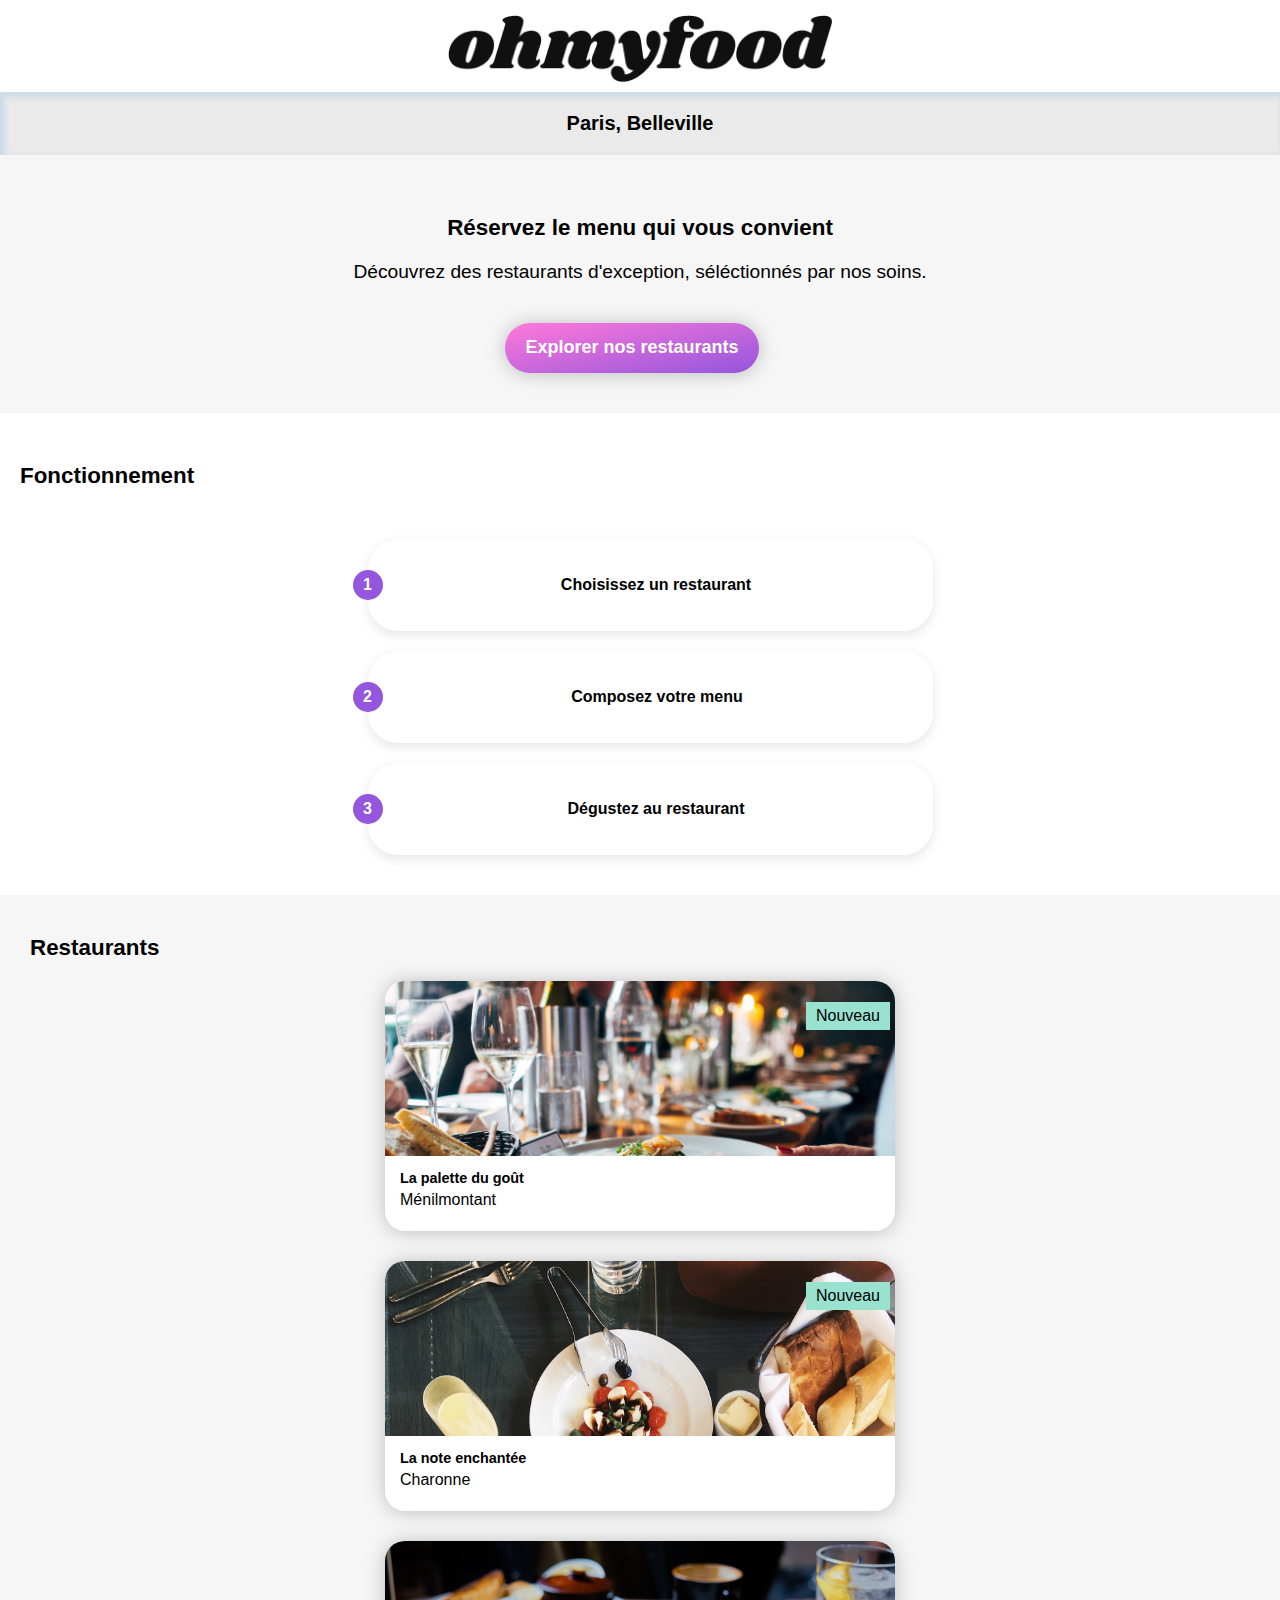
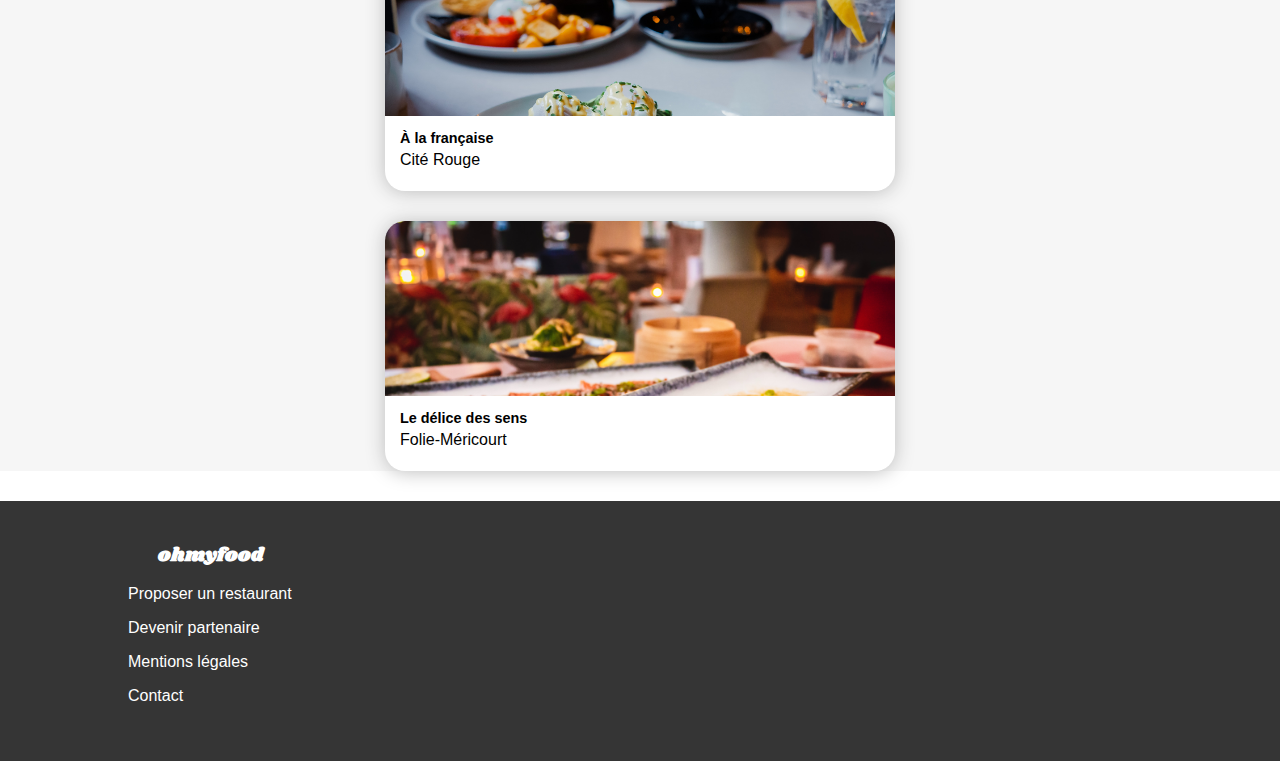
==== commit 8c4fc6fa: "dernier détails" ====
--- a/Index.html
+++ b/Index.html
@@ -31,178 +31,163 @@
             </div>
           </div>
 
-                <nav class="topnavomf">
-                <img id="ohmyfoodlogomain" src="images/logo/ohmyfood.png" alt="ohmyfoodlogo">
-                </nav>
+          <nav class="topnavomf">
+            <img id="ohmyfoodlogomain" src="images/logo/ohmyfood.png" alt="ohmyfoodlogo">
+          </nav>
             
             
 
-            <div  class="blocklocres">		
-              <div class="localisation">
-                <h3><i id="localisationicone" class="fas fa-map-marker-alt"></i> Paris, Belleville</h3>
-              </div>	
+          <div class="blocklocres">		
+            <div class="localisation">
+              <h3><i id="localisationicone" class="fas fa-map-marker-alt"></i> Paris, Belleville</h3>
+            </div>	
 
 
-              <div id="réservez">
-                  <h1>Réservez le menu qui vous convient</h1>
-                  <p id="découvrez">Découvrez des restaurants d'exception, séléctionnés par nos soins.</p>
+            <div id="réservez">
+                <h1>Réservez le menu qui vous convient</h1>
+                <p id="découvrez">Découvrez des restaurants d'exception, séléctionnés par nos soins.</p>
+            
+            
+                <div class="container">
+                    <button id="bouttonexplorer">
+                    <span id="rechercher">Explorer nos restaurants</span>
+                    </button>	
+                  </div>	 
+                </div>
+            </div>		
+
+              <h1 id="fonctionnementh1">Fonctionnement</h1>	
               
-              
-                  <div class="container">
-                      <button id="bouttonexplorer">
-                      <span id="rechercher">Explorer nos restaurants</span>
-                      </button>	
-                    </div>	 
+                    <div class="fonctionnement">
+                      
+                      <div id="fonctionnementun">
+                        <span class="spanF">1</span>
+                        <span><i class="fas fa-mobile-alt"></i></span><h3> Choisissez un restaurant</h3>
+                      </div>
+                      
+                      <div id="fonctionnementdeux">	
+                        <span class="spanF">2</span>
+                        <div id="logomenu" ><i id="dots" class="fas fa-ellipsis-v"></i></div> <div id="bars"><i class="fas fa-bars"></i>
+                        </div>
+                        <h3>Composez votre menu</h3>
+                      </div>
+                      
+                      <div id="fonctionnementtrois">  
+                        <span class="spanF">3</span>                 
+                        <span><i class="fas fa-store"></i></span> <h3>Dégustez au restaurant</h3>
+                      </div>
+                    </div>	
+
+            <section id="blockrestaurants">
+                <h2 id="restoh2">Restaurants</h2>
+                <div class="cardsInline">
+                  <div class="card">
+                    
+                      <div class="cardPhoto">
+                        <a href="palettedugoût.html"><img
+                          src="images/restaurants/jay-wennington-N_Y88TWmGwA-unsplash.jpg"
+                          alt=""
+                        /></a>
+                        <p class="nouveau">Nouveau</p>
+                      </div>
+                      
+                      
+                      <div class="cardText">
+                        <h3>La palette du goût</h3>
+                        <p>Ménilmontant</p>
+                        <i class="fas fa-heart"></i>
+                      </div>
+                    
                   </div>
-              </div>		
-
-                <h1 id="fonctionnementh1">Fonctionnement</h1>	
-                
-                      <div class="fonctionnement">
-                        
-                        <div id="fonctionnementun">
-                          <span class="spanF">1</span>
-                          <span><i class="fas fa-mobile-alt"></i></span><h3> Choisissez un restaurant</h3>
-                        </div>
-                        
-                        <div id="fonctionnementdeux">	
-                          <span class="spanF">2</span>
-                          <div id="logomenu" ><i id="dots" class="fas fa-ellipsis-v"></i></div> <div id="bars"><i class="fas fa-bars"></i>
-                          </div>
-                          <h3>Composez votre menu</h3>
-                        </div>
-                        
-                        <div id="fonctionnementtrois">  
-                          <span class="spanF">3</span>                 
-                          <span><i class="fas fa-store"></i></span> <h3>Dégustez au restaurant</h3>
-                        </div>
-                      </div>	
-
-              <section id="blockrestaurants">
-                  <h2 id="restoh2">Restaurants</h2>
-                  <div class="cardsInline">
-                    <div class="card">
+                  
+                  <div class="card">
+                    
+                      <div class="cardPhoto">
+                        <a href="lanoteenchantée.html"><img
+                          src="./images/restaurants/stil-u2Lp8tXIcjw-unsplash.jpg"
+                          alt=""
+                        /></a>
+                        <p class="nouveau">Nouveau</p>
+                      </div>
                       
-                        <div class="cardPhoto">
-                          <a href="palettedugoût.html"><img
-                            src="images/restaurants/jay-wennington-N_Y88TWmGwA-unsplash.jpg"
-                            alt=""
-                          /></a>
-                          <p class="nouveau">Nouveau</p>
-                        </div>
-                        
-                        
-                        <div class="cardText">
-                          <h3>La palette du goût</h3>
-                          <p>Ménilmontant</p>
-                          <i class="fas fa-heart"></i>
-                        </div>
-                     
-                    </div>
+                      
+                      
+                      <div class="cardText">
+                        <h3>La note enchantée</h3>
+                        <p>Charonne</p>
+                        <i  class="fas fa-heart"></i>
+                      </div>
                     
-                    <div class="card">
-                     
-                        <div class="cardPhoto">
-                          <a href="lanoteenchantée.html"><img
-                            src="./images/restaurants/stil-u2Lp8tXIcjw-unsplash.jpg"
-                            alt=""
-                          /></a>
-                          <p class="nouveau">Nouveau</p>
-                        </div>
-                        
-                       
-                        
-                        <div class="cardText">
-                          <h3>La note enchantée</h3>
-                          <p>Charonne</p>
-                          <i  class="fas fa-heart"></i>
-                        </div>
+                  
+                  </div>
+                  <div class="card">
+                    
+                      <div class="cardPhoto">
+                        <a href="alafrançaise.html"><img
+                          src="./images/restaurants/toa-heftiba-DQKerTsQwi0-unsplash.jpg"
+                          alt=""
+                        /> </a>
+                      </div>
                       
+                      <div class="cardText">
+                        <h3>À la française</h3>
+                        <p>Cité Rouge</p>
+                        <i class="fas fa-heart"></i>
+                      </div>
                     
-                    </div>
-                    <div class="card">
-                      
-                        <div class="cardPhoto">
-                          <a href="alafrançaise.html"><img
-                            src="./images/restaurants/toa-heftiba-DQKerTsQwi0-unsplash.jpg"
-                            alt=""
-                          /> </a>
-                        </div>
-                       
-                        <div class="cardText">
-                          <h3>À la française</h3>
-                          <p>Cité Rouge</p>
-                          <i class="fas fa-heart"></i>
-                        </div>
-                     
-                    
-                    </div>
                   
-                    <div class="card">
-                      
-                        <div class="cardPhoto">
-                          <a href="délicesens.html"><img
-                            src="./images/restaurants/louis-hansel-shotsoflouis-qNBGVyOCY8Q-unsplash.jpg"
-                            alt=""
-                          />  </a>
-                        </div>
-                       
-                        <div class="cardText">
-                          <h3>Le délice des sens</h3>
-                          <p>Folie-Méricourt</p>
-                          <i class="fas fa-heart"></i>
-                        </div>
-                    
-                    
-                    </div>
                   </div>
                 
-                </section>
-
-
-
-
-
+                  <div class="card">
+                    
+                      <div class="cardPhoto">
+                        <a href="délicesens.html"><img
+                          src="./images/restaurants/louis-hansel-shotsoflouis-qNBGVyOCY8Q-unsplash.jpg"
+                          alt=""
+                        />  </a>
+                      </div>
+                      
+                      <div class="cardText">
+                        <h3>Le délice des sens</h3>
+                        <p>Folie-Méricourt</p>
+                        <i class="fas fa-heart"></i>
+                      </div>
+                  
+                  
+                  </div>
+                </div>
+              
+              </section>
 
                 <footer>
                                         
                   <h2 class="shrikhandh2">ohmyfood</h2>
 
+                  <p>
+                      <span>
+                          <i class="fas fa-utensils"></i>
+                      </span>
+                     Proposer un restaurant
+                  </p>
                 
                   <p>
-                      <span>&nbsp;&nbsp;
-                          <i class="fas fa-utensils"></i>
-                      </span>
-                      &nbsp;&nbsp;Proposer un restaurant
-                  </p>
-                
-
-                 
-                  <p>
-                      <span>&nbsp;&nbsp;
+                      <span>
                           <i class="fas fa-hands-helping"></i>
-                      </span>&nbsp;&nbsp;Devenir partenaire
+                      </span>Devenir partenaire
                   </p>
                   
-
                   <p>
-                      &nbsp;&nbsp;Mentions légales
+                      Mentions légales
 
                   </p>
                   
-
                   <p> 
                       <a href="mailto:ohmyfood@contact.com" target="_top">
-                          &nbsp;&nbsp;Contact</a>
+                          Contact</a>
                   </p>
                   
-
               </footer>
-
-                      
-      	
-
-
+ 
   </body>
 
 </html>
--- a/style.css
+++ b/style.css
@@ -1,4 +1,7 @@
-@font-face {
+
+
+
+        @font-face {
           font-family: "shrikhand";
           src: url('https://fonts.googleapis.com/css2?family=Shrikhand&display=swap');
         }
@@ -10,6 +13,7 @@
           width: 100%;
         }
 
+        body {}
 
         h1 {
           margin: 20px 20px 20px 20px;
@@ -471,36 +475,40 @@
           display: block;
           margin: auto;
           height: auto;
-          width: 100%;
-          max-width: 440px;
+          max-width: 100%;
+          max-height: 100%;
+          overflow: hidden;
+          width: fit-content;
+          width: -moz-fit-content;
+        }
+
+        #restofrançaisnote {
+          display: block;
+          margin: auto;
+          height: auto;
+          max-width: 100%;
+          max-height: 100%;
+          overflow: hidden;
+          width: fit-content;
+          width: -moz-fit-content;
+        }
+
+        #restopalette {
+          display: block;
+          margin: auto;
+          height: auto;
+          max-width: 100%;
+          max-height: 100%;
+          overflow: hidden;
+          width: fit-content;
+          width: -moz-fit-content;
+        }
+
+        #menuimage {
+          background-position: center;
           max-height: 440px;
-          overflow: hidden;
-        }
-
-        #restofrançaisnote {
-          display: block;
-          margin: auto;
-          height: auto;
-          width: 100%;
-          max-width: 440px;
-          max-height: 440px;
-          overflow: hidden;
-        }
-
-        #restopalette {
-          display: block;
-          margin: auto;
-          height: auto;
-          width: 100%;
-          max-width: 440px;
-          max-height: 440px;
-          overflow: hidden;
-        }
-
-        #menuimage {
-          display: block;
-          width: 100%;
-          background-size: auto;
+          display: block;
+          max-height: 400px;
           background-color: #eaeaea;
           text-align: center;
           box-shadow: rgb(204, 219, 232) 3px 3px 6px 3px inset, rgba(204, 219, 232) 3px 3px 6px 3px inset;
--- a/style.css
+++ b/style.css
@@ -1,4 +1,7 @@
-@font-face {
+
+
+
+        @font-face {
           font-family: "shrikhand";
           src: url('https://fonts.googleapis.com/css2?family=Shrikhand&display=swap');
         }
@@ -10,6 +13,7 @@
           width: 100%;
         }
 
+        body {}
 
         h1 {
           margin: 20px 20px 20px 20px;
@@ -471,36 +475,40 @@
           display: block;
           margin: auto;
           height: auto;
-          width: 100%;
-          max-width: 440px;
+          max-width: 100%;
+          max-height: 100%;
+          overflow: hidden;
+          width: fit-content;
+          width: -moz-fit-content;
+        }
+
+        #restofrançaisnote {
+          display: block;
+          margin: auto;
+          height: auto;
+          max-width: 100%;
+          max-height: 100%;
+          overflow: hidden;
+          width: fit-content;
+          width: -moz-fit-content;
+        }
+
+        #restopalette {
+          display: block;
+          margin: auto;
+          height: auto;
+          max-width: 100%;
+          max-height: 100%;
+          overflow: hidden;
+          width: fit-content;
+          width: -moz-fit-content;
+        }
+
+        #menuimage {
+          background-position: center;
           max-height: 440px;
-          overflow: hidden;
-        }
-
-        #restofrançaisnote {
-          display: block;
-          margin: auto;
-          height: auto;
-          width: 100%;
-          max-width: 440px;
-          max-height: 440px;
-          overflow: hidden;
-        }
-
-        #restopalette {
-          display: block;
-          margin: auto;
-          height: auto;
-          width: 100%;
-          max-width: 440px;
-          max-height: 440px;
-          overflow: hidden;
-        }
-
-        #menuimage {
-          display: block;
-          width: 100%;
-          background-size: auto;
+          display: block;
+          max-height: 400px;
           background-color: #eaeaea;
           text-align: center;
           box-shadow: rgb(204, 219, 232) 3px 3px 6px 3px inset, rgba(204, 219, 232) 3px 3px 6px 3px inset;
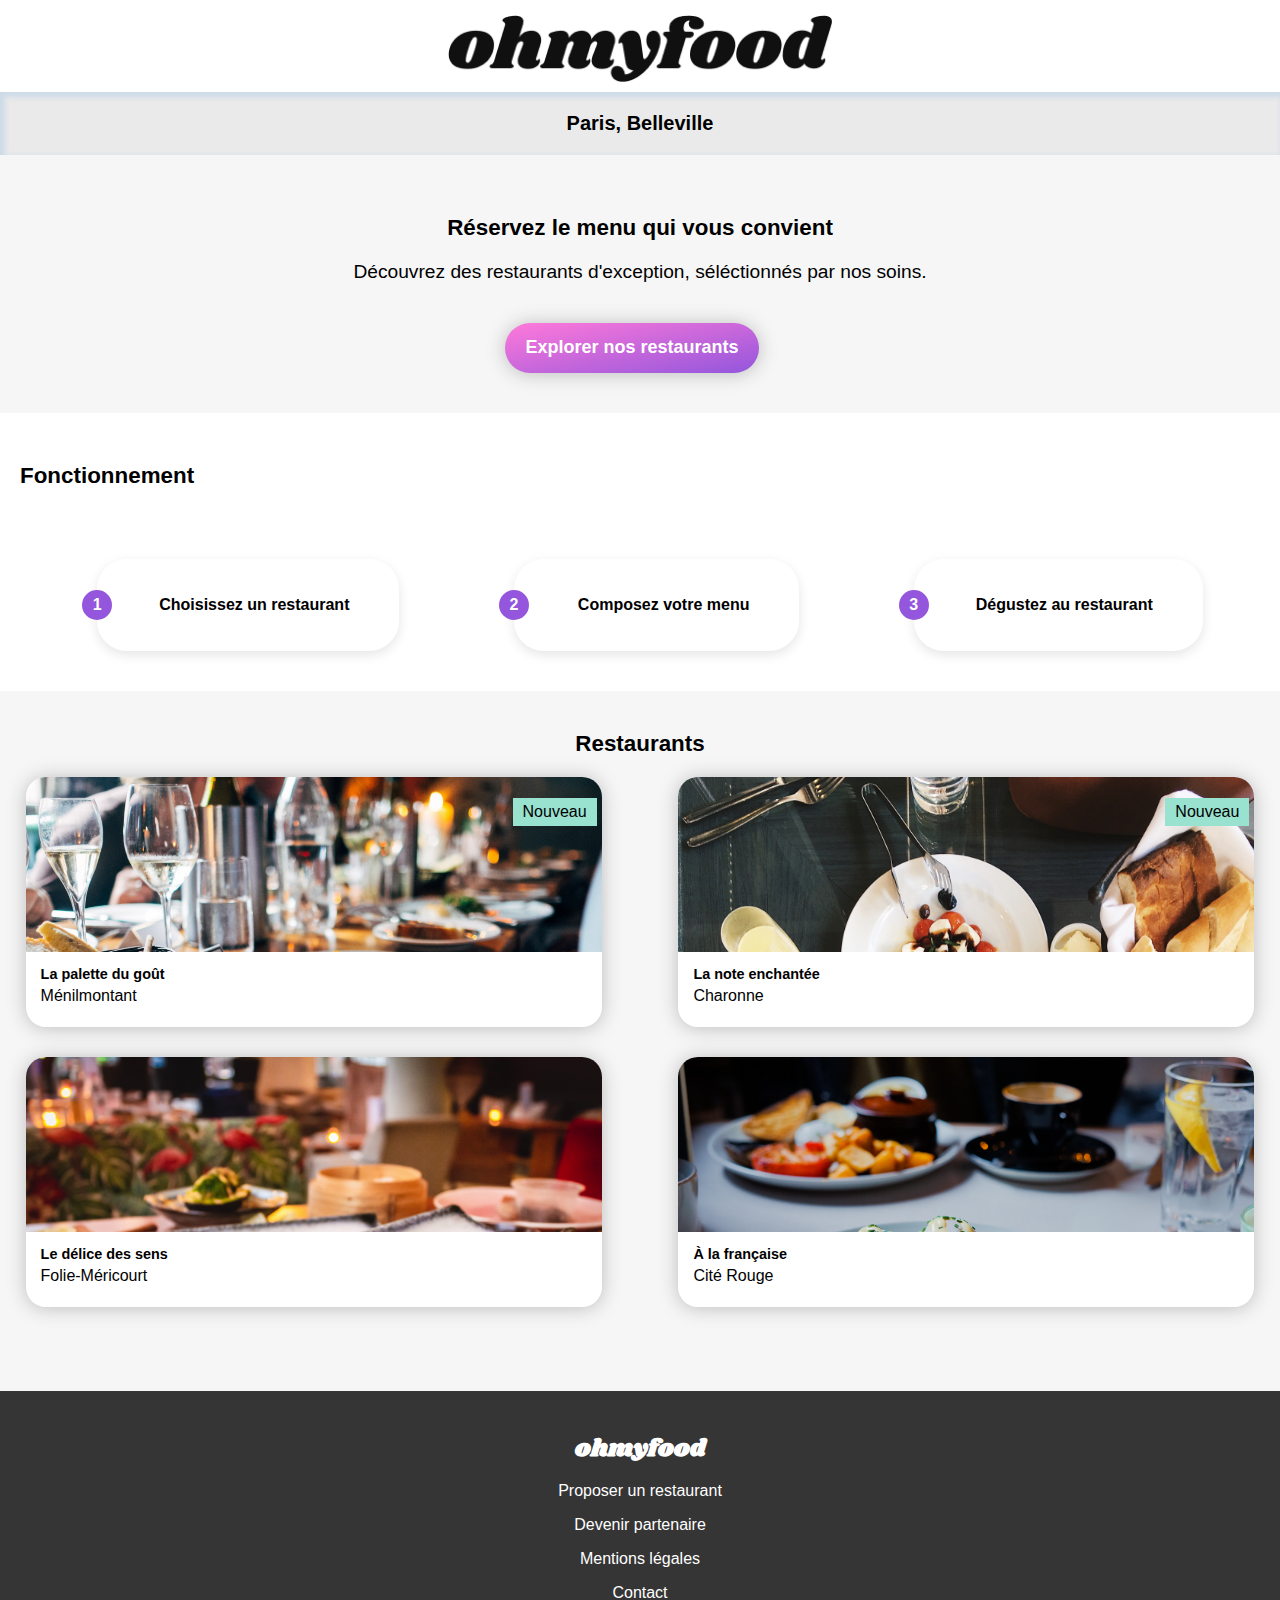
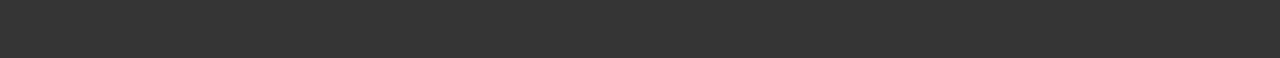
==== commit a66113c8: "changement pour le responsive" ====
--- a/Index.html
+++ b/Index.html
@@ -81,7 +81,7 @@
             <section id="blockrestaurants">
                 <h2 id="restoh2">Restaurants</h2>
                 <div class="cardsInline">
-                  <div class="card">
+                  <div class="card" id="card1">
                     
                       <div class="cardPhoto">
                         <a href="palettedugoût.html"><img
@@ -100,7 +100,7 @@
                     
                   </div>
                   
-                  <div class="card">
+                  <div class="card" id="card2">
                     
                       <div class="cardPhoto">
                         <a href="lanoteenchantée.html"><img
@@ -120,7 +120,7 @@
                     
                   
                   </div>
-                  <div class="card">
+                  <div class="card" id="card3">
                     
                       <div class="cardPhoto">
                         <a href="alafrançaise.html"><img
@@ -138,7 +138,7 @@
                   
                   </div>
                 
-                  <div class="card">
+                  <div class="card" id="card4">
                     
                       <div class="cardPhoto">
                         <a href="délicesens.html"><img
--- a/style.css
+++ b/style.css
@@ -1,1087 +1,1955 @@
-
-
-
-        @font-face {
-          font-family: "shrikhand";
-          src: url('https://fonts.googleapis.com/css2?family=Shrikhand&display=swap');
-        }
-
-        body {
-          font-family: "Roboto", Arial, "Times New Roman";
-          margin: 0;
-          padding: 0px;
-          width: 100%;
-        }
-
-        body {}
-
-        h1 {
-          margin: 20px 20px 20px 20px;
-          font-size: 1.4rem;
-        }
-
-        .shrikhandh2 {
-          padding: 0 30px 0 30px;
-          font-family: Shrikhand;
-          font-size: 1.2rem;
-          margin: 0;
-        }
-
-        h2 {
-          padding: 0 30px 0 30px;
-          font-size: 1.2rem;
-          margin: 0;
-        }
-
-        h3 {
-          font-size: 0.9rem;
-          margin: 0;
-          padding: 0;
-        }
-
-        header {
-          display: flex;
-          justify-content: flex-end;
-          align-items: center;
-          height: 75px;
-        }
-
-        #footerlines {
-          width: 100%;
-          padding-top: 10px;
-        }
-
-        #footer h3 {
-          font-size: 1.2em;
-
-        }
-
-        footer {
-          margin-top: 30px;
-          padding-top: 40px;
-          padding-left: 10%;
-          padding-bottom: 40px;
-          background-color: #353535;
-          color: white;
-          align-items: initial;
-          flex-direction: column;
-          justify-content: space-between;
-        }
-
-        #bouttonexplorer {
-          height: 50px;
-          margin: 0;
-          background-color: #FF79DA;
-          background-image: linear-gradient(to bottom right, #FF79DA, #9356dc);
-          color: white;
-          position: relative;
-          right: 8px;
-          font-weight: 900;
-          font-size: 18px;
-          padding: 0 10px;
-          border-radius: 60px 60px 60px 60px;
-          border: none;
-          cursor: pointer;
-          margin-top: 20px;
-          padding-left: 20px;
-          padding-right: 20px;
-          box-shadow: 0px 1px 19px 0px #bcbcbc;
-        }
-
-        #bouttonexplorer:active {
-          box-shadow: 0px 5px 30px 0px #bcbcbc;
-          background-color: #3e8e41;
-          transform: translateY(1px);
-        }
-
-        #bouttonexplorer:hover {
-          box-shadow: inset 0 0 0 10em rgba(255, 255, 255, 0.3);
-        }
-
-        #fonctionnementh1 {
-          padding-top: 30px;
-          padding-bottom: 30px;
-        }
-
-        #fonctionnementun:hover {
-          background-color: #f5edff;
-        }
-
-        #fonctionnementdeux:hover {
-          background-color: #f5edff;
-        }
-
-        #fonctionnementtrois:hover {
-          background-color: #f5edff;
-        }
-
-        #fonctionnementun {
-          margin: auto;
-          padding: 30px 30px 30px 25px;
-          border-radius: 30px 30px 30px 30px;
-          display: flex;
-          align-items: center;
-          margin-top: 20px;
-          box-shadow: rgba(0, 0, 0, 0.1) 0px 4px 12px;
-          max-width: 510px;
-        }
-
-        #fonctionnementdeux {
-          margin: auto;
-          padding: 30px 30px 30px 25px;
-          border-radius: 30px 30px 30px 30px;
-          display: flex;
-          align-items: center;
-          margin-top: 20px;
-          box-shadow: rgba(0, 0, 0, 0.1) 0px 4px 12px;
-          max-width: 510px;
-        }
-
-        #fonctionnementtrois {
-          margin: auto;
-          padding: 30px 30px 30px 25px;
-          border-radius: 30px 30px 30px 30px;
-          display: flex;
-          align-items: center;
-          margin-top: 20px;
-          box-shadow: rgba(0, 0, 0, 0.1) 0px 4px 12px;
-          max-width: 510px;
-        }
-
-        .fonctionnement i {
-          color: #bcbcbc;
-        }
-
-        .spanF {
-          position: relative;
-          display: inline-block;
-          margin-left: -40px;
-          min-width: 10px;
-          padding: 7px 10px 7px 10px;
-          font-size: 1.0rem;
-          font-weight: bold;
-          line-height: 1;
-          color: #ffffff;
-          text-align: center;
-          white-space: nowrap;
-          vertical-align: baseline;
-          background-color: #9356DC;
-          border-radius: 50%;
-          text-shadow: none;
-        }
-
-        .fonctionnement {
-          position: relative;
-          align-items: center;
-          margin-top: 20px;
-          justify-content: space-between;
-          margin-left: 40px;
-          margin-right: 20px;
-          margin-bottom: 40px;
-        }
-
-        .fonctionnement h3 {
-          text-align: center;
-          position: relative;
-          right: 20px;
-          /*
-              padding: 20px 50px 20px 25px;
-              border-radius: 60px 50px 60px 50px;
-            box-shadow: rgba(0, 0, 0, 0.1) 0px 4px 12px; 
-            */
-          white-space: nowrap;
-          font-size: 1.4rem;
-          width: 100%;
-          padding-left: 5px;
-          font-size: 1em;
-        }
-
-        .fonctionnement i {
-          display: flex;
-          align-items: center;
-          justify-content: center;
-          width: 32px;
-          height: 32px;
-          border-radius: 50%;
-          font-size: 1.2rem;
-          z-index: 2;
-          padding-right: 15px;
-          padding-left: 15px;
-        }
-
-        .fonctionnement :hover i {
-          color: #a85ddc;
-        }
-
-        #dots {
-          margin-right: -35px;
-          padding-right: 0px;
-          margin-left: -10px;
-          font-size: 1rem;
-        }
-
-        #bars {
-          padding-left: 0px;
-          font-size: 1rem;
-        }
-
-        #découvrez {
-          margin: 20px 20px 20px 20px;
-          font-size: 1.2rem;
-        }
-
-        .blocklocres {
-          display: block;
-          justify-content: initial;
-        }
-
-        .topnavomf {
-          display: flex;
-          top: 60%;
-          width: 100%;
-          padding-top: 15px;
-          padding-bottom: 10px;
-        }
-
-        #leftarrow {
-          padding-left: 10px;
-          padding-bottom: 10px;
-          float: left;
-          font-size: 1.4em;
-          left: 5%;
-          top: 5%;
-        }
-
-        #ohmyfoodlogo {
-          display: block;
-          margin: auto;
-          width: 250px;
-          max-width: 510px;
-          height: auto;
-          text-align: center;
-        }
-
-        #ohmyfoodlogomain {
-          margin-left: 35%;
-          width: 30%;
-          height: auto;
-        }
-
-        #réservez {
-          display: block;
-          background-color: #f6f6f6;
-          margin-top: 0 !important;
-          text-align: center;
-          padding: 40px;
-        }
-
-        .localisation h3 {
-          font-size: 20px;
-        }
-
-        .localisation {
-          margin-bottom: 0 !important;
-          display: block;
-          background-color: #eaeaea;
-          padding: 20px;
-          text-align: center;
-          box-shadow: rgb(204, 219, 232) 3px 3px 6px 0px inset, rgba(204, 219, 232) 3px 3px 6px 0px inset;
-        }
-
-        #localisationicone {
-          font-size: 20px;
-        }
-
-        .cardsInline {
-          flex-direction: column;
-        }
-
-        #blockrestaurants .card {
-          margin-bottom: 30px;
-        }
-
-        #heartbutton {
-          float: right;
-          color: white;
-          position: absolute;
-          right: 8px;
-          top: 55px;
-          font-size: 15px;
-          padding: 0 10px;
-          cursor: pointer;
-          -webkit-filter: drop-shadow(-1px 0 0 black) drop-shadow(1px 0 0 black);
-          filter: drop-shadow(-1px 0 0 black) drop-shadow(1px 0 0 black);
-        }
-
-       .cardText i{
-          position: absolute;
-          color: white;
-          top: 5px;
-          right: 5px;
-          padding: 20px;
-          -webkit-filter: drop-shadow(0 0 0 black) drop-shadow(0 0 1px black);
-          filter: drop-shadow(0 0 0 black) drop-shadow(0 0 1px black);
-        }
-
-        #heartbutton:hover {
-          -moz-animation: heartfill 2s ease-in-out 0.1s forwards;
-          -moz-transition-timing-function: linear;
-          -webkit-animation: heartfill 2s ease-in-out 0.1s forwards;
-          -webkit-transition-timing-function: linear;
-          animation: heartfill 2s ease-in-out 0.1s forwards;
-          transition-timing-function: linear;
-        }
-
-        .cardText i:hover {
-          -moz-animation: heartfill 2s ease-in-out 0.1s forwards;
-          -moz-transition-timing-function: linear;
-          -webkit-animation: heartfill 2s ease-in-out 0.1s forwards;
-          -webkit-transition-timing-function: linear;
-          animation: heartfill 2s ease-in-out 0.1s forwards;
-          transition-timing-function: linear;
-        }
-
-        @-webkit-keyframes heartfill {
-          0% {
-            background: -webkit-gradient(linear, left top, left bottom, from(#9356dc), to(#FF79DA));
-            -webkit-background-clip: text;
-            -webkit-text-fill-color: transparent;
-            opacity: 0;
-          }
-          100% {
-            background: -webkit-gradient(linear, left top, left bottom, from(#9356dc), to(#FF79DA));
-            -webkit-background-clip: text;
-            -webkit-text-fill-color: transparent;
-            opacity: 1;
-          }
-        }
-
-        @-moz-keyframes heartfill {
-          0% {
-            background: -webkit-gradient(linear, left top, left bottom, from(#9356dc), to(#FF79DA));
-            -webkit-background-clip: text;
-            -webkit-text-fill-color: transparent;
-            opacity: 0;
-          }
-          100% {
-            background: -webkit-gradient(linear, left top, left bottom, from(#9356dc), to(#FF79DA));
-            -webkit-background-clip: text;
-            -webkit-text-fill-color: transparent;
-            opacity: 1;
-          }
-        }
-
-        @keyframes heartfill {
-          0% {
-            background: -webkit-gradient(linear, left top, left bottom, from(#9356dc), to(#FF79DA));
-            -webkit-background-clip: text;
-            -webkit-text-fill-color: transparent;
-            opacity: 0;
-          }
-          100% {
-            background: -webkit-gradient(linear, left top, left bottom, from(#9356dc), to(#FF79DA));
-            -webkit-background-clip: text;
-            -webkit-text-fill-color: transparent;
-            opacity: 1;
-          }
-        }
-
-        #restoh2 {
-          padding-top: 40px;
-          padding-bottom: 20px;
-          font-size: 1.4em;
-        }
-
-        #blockrestaurants {
-          background-color: #f6f6f6;
-          align-items: center;
-          width: 100%;
-          margin-top: 20px;
-          order: 2;
-        }
-
-        a,
-        a:hover,
-        a:focus,
-        a:active {
-          text-decoration: none;
-          color: inherit;
-        }
-
-        .card {
-          text-align: center;
-          width: 100%;
-          margin: auto;
-          height: 250px;
-          max-width: 510px;
-          background-color: white;
-          border-radius: 20px;
-          box-shadow: 0px 1px 19px 0px #bcbcbc;
-          color: black;
-        }
-
-        .nouveau {
-          display: block;
-          padding: 5px 10px 5px 10px;
-          background-color: #99e2d0;
-          position: absolute;
-          float: right;
-          top: 5px;
-          right: 5px;
-        }
-
-        .cardPhoto {
-          position: relative;
-          width: 100%;
-          height: 70%;
-          border-radius: 20px 20px 0 0;
-          overflow: hidden;
-        }
-
-        .cardPhoto img {
-          width: 100%;
-        }
-
-        .cardText {
-          position: relative;
-          padding: 15px;
-          width: auto;
-          line-height: 15px;
-          white-space: nowrap;
-        }
-
-        .cardText h3 {
-          position: absolute;
-          float: left;
-          padding-bottom: 5px;
-        }
-
-        .cardText p {
-          padding-top: 5px;
-          position: absolute;
-          float: left;
-        }
-
-        .card i {
-          float: right;
-          font-size: 1.4em;
-        }
-
-        #alafrançaisebackground .blockfrançaise {
-          padding-top: 50px;
-        }
-
-        #restofrançais {
-          display: block;
-          margin: auto;
-          height: auto;
-          max-width: 100%;
-          max-height: 100%;
-          overflow: hidden;
-          width: fit-content;
-          width: -moz-fit-content;
-        }
-
-        #restofrançaisnote {
-          display: block;
-          margin: auto;
-          height: auto;
-          max-width: 100%;
-          max-height: 100%;
-          overflow: hidden;
-          width: fit-content;
-          width: -moz-fit-content;
-        }
-
-        #restopalette {
-          display: block;
-          margin: auto;
-          height: auto;
-          max-width: 100%;
-          max-height: 100%;
-          overflow: hidden;
-          width: fit-content;
-          width: -moz-fit-content;
-        }
-
-        #menuimage {
-          background-position: center;
-          max-height: 440px;
-          display: block;
-          max-height: 400px;
-          background-color: #eaeaea;
-          text-align: center;
-          box-shadow: rgb(204, 219, 232) 3px 3px 6px 3px inset, rgba(204, 219, 232) 3px 3px 6px 3px inset;
-        }
-
-        .blockfrançaise {
-          margin: auto;
-          justify-items: center;
-          position: relative;
-          background-color: white;
-          padding-top: 50px;
-          margin-top: -100px;
-          border-radius: 25px;
-          width: 100%;
-        }
-
-        .blockfrançaise a {
-          display: inline-block;
-          height: 25px;
-          width: 25px;
-        }
-
-        .menuhead::after {
-          content: "";
-          display: block;
-          width: 32px;
-          padding-top: 3px;
-          border-bottom: 2px solid #99e2d0;
-        }
-
-        #menufrançais1::after {
-          content: "";
-          display: block;
-          width: 32px;
-          padding-top: 3px;
-        }
-
-        #menufrançais1 {
-          padding: 20px 0 10px 10px;
-          margin-right: 0;
-          max-width: 510px;
-          margin: auto;
-        }
-
-        #menufrançais2::after {
-          content: "";
-          display: block;
-          width: 32px;
-          padding-top: 3px;
-        }
-
-        #menufrançais2 {
-          padding: 20px 0 10px 10px;
-          max-width: 510px;
-          margin: auto;
-        }
-
-        #menufrançais3::after {
-          content: "";
-          display: block;
-          width: 32px;
-          padding-top: 3px;
-        }
-
-        #menufrançais3 {
-          padding: 20px 0 10px 10px;
-          margin: auto;
-          max-width: 510px;
-        }
-
-        .cardprix:hover .overlay {
-          width: 30%;
-          left: 100%;
-        }
-
-        .overlay {
-          border-radius: 0 20px 20px 0;
-          bottom: 0;
-          left: 100%;
-          right: 0;
-          background-color: #99e2d0;
-          overflow: hidden;
-          width: 0;
-          height: 100%;
-          transition: .5s ease;
-        }
-
-        .overlay:hover .carddetail {
-          text-overflow: ellipsis;
-          overflow: hidden;
-          white-space: nowrap;
-        }
-
-        .overlay i {
-          padding: 2px;
-          background-color: white;
-          border-radius: 50%;
-          color: #99e2d0;
-          font-size: 20px;
-          position: relative;
-        }
-
-        .overlay i:hover .carddetail {
-          text-overflow: ellipsis;
-          overflow: hidden;
-          white-space: nowrap;
-        }
-
-        .cardprix .fas {
-          transition: all 0.3s ease-in-out 0s;
-          top: 35%;
-          left: 35%;
-        }
-
-        .cardprix:hover .fas {
-          animation: rotate-btn .5s linear 1;
-          -webkit-animation: rotate-btn .5s linear 1;
-          -moz-animation: rotate-btn .5s linear 1;
-        }
-
-        @keyframes rotate-btn {
-          0% {
-            transform: rotate(0);
-          }
-          100% {
-            transform: rotate(-360deg);
-          }
-        }
-
-        .cardprix {
-          display: flex;
-          height: 80px;
-          width: 100%;
-          background-color: white;
-          border-radius: 20px;
-          box-shadow: 0px 1px 19px 0px #bcbcbc;
-          color: black;
-          margin-bottom: 10px;
-        }
-
-        .cardprix a {
-          width: 100%;
-        }
-
-        .cardTextprix {
-          width: 100%;
-          padding-top: 15px;
-          padding-left: 15px;
-          line-height: 15px;
-          white-space: nowrap;
-        }
-
-       .cardprice {
-          margin-right: 20px;
-          display: inline-block;
-          float: right;
-        }
-
-        .carddetail {
-          float: left;
-          display: inline-block;
-          width: 70%;
-          font-size: 13px;
-          margin: 0%;
-          padding-top: 10px;
-        }
-
-        #cardprix:hover .carddetail {
-          text-overflow: ellipsis;
-          overflow: hidden;
-          white-space: nowrap;
-        }
-
-
-
-        .cardTextprix:hover .carddetail {
-          text-overflow: ellipsis;
-          overflow: hidden;
-          white-space: nowrap;
-        }
-        .carddetail:hover {
-          text-overflow: ellipsis;
-          overflow: hidden;
-          white-space: nowrap;
-        }
-        .cardprix :hover .carddetail {
-          text-overflow: ellipsis;
-          overflow: hidden;
-          white-space: nowrap;
-        }
-        .cardsInline {
-          flex-direction: column;
-          margin-right: 10px;
-          margin-left: 10px;
-        }
-        .blockfrançaise .card {
-          margin-bottom: 30px;
-        }
-        .blockfrançaise h3 {
-          font-size: 1em;
-        }
-        #bouttonmenus {
-          height: 50px;
-          background-image: linear-gradient(to bottom right, #FF79DA, #9356DC);
-          color: white;
-          right: 8px;
-          font-weight: 900;
-          font-size: 18px;
-          padding: 0 10px;
-          border-radius: 60px 60px 60px 60px;
-          border: none;
-          cursor: pointer;
-          padding-left: 20px;
-          padding-right: 20px;
-        }
-        #bouttonmenus:active {
-          background-color: #3e8e41;
-          transform: translateY(1px);
-          box-shadow: 0px 5px 30px 0px #bcbcbc;
-          background-color: #3e8e41;
-          transform: translateY(1px);
-        }
-        #bouttonmenus:hover {
-          box-shadow: inset 0 0 0 10em rgba(255, 255, 255, 0.3);
-        }
-        .container {
-          text-align: center;
-          width: 100%;
-          margin: auto;
-        }
-        .containermenu {
-          text-align: center;
-          width: 100%;
-          margin: auto;
-        }
-        .blockfrançaise #menufrançais1 {
-          animation: slide-up-fade-in ease 1s;
-          animation-iteration-count: 1;
-          transform-origin: 50% 50%;
-          animation-fill-mode: forwards;
-          -webkit-animation: slide-up-fade-in ease 1s;
-          -webkit-animation-iteration-count: 1;
-          -webkit-transform-origin: 50% 50%;
-          -webkit-animation-fill-mode: forwards;
-          -moz-animation: slide-up-fade-in ease 1s;
-          -moz-animation-iteration-count: 1;
-          -moz-transform-origin: 50% 50%;
-          -moz-animation-fill-mode: forwards;
-          -ms-animation: slide-up-fade-in ease 1s;
-          -ms-animation-iteration-count: 1;
-          -ms-transform-origin: 50% 50%;
-          -ms-animation-fill-mode: forwards;
-          opacity: 0;
-        }
-        @keyframes slide-up-fade-in {
-          0% {
-            opacity: 0;
-            transform: translate(0px, 40px);
-          }
-          
-          100% {
-            opacity: 1;
-            transform: translate(0px, 0px);
-          }
-        }
-        @-moz-keyframes slide-up-fade-in {
-          0% {
-            opacity: 0;
-            -moz-transform: translate(0px, 40px);
-          }
-          
-          100% {
-            opacity: 1;
-            -moz-transform: translate(0px, 0px);
-          }
-        }
-        @-webkit-keyframes slide-up-fade-in {
-          0% {
-            opacity: 0;
-            -webkit-transform: translate(0px, 40px);
-          }
-          
-          100% {
-            opacity: 1;
-            -webkit-transform: translate(0px, 0px);
-          }
-        }
-        @-ms-keyframes slide-up-fade-in {
-          0% {
-            opacity: 0;
-            -ms-transform: translate(0px, 40px);
-          }
-          
-          100% {
-            opacity: 1;
-            -ms-transform: translate(0px, 0px);
-          }
-        }
-        .blockfrançaise #menufrançais2 {
-          animation: slide-up-fade-in ease 2s;
-          animation-iteration-count: 1;
-          transform-origin: 50% 50%;
-          animation-fill-mode: forwards;
-          -webkit-animation: slide-up-fade-in ease 2s;
-          -webkit-animation-iteration-count: 1;
-          -webkit-transform-origin: 50% 50%;
-          -webkit-animation-fill-mode: forwards;
-          -moz-animation: slide-up-fade-in ease 1s;
-          -moz-animation-iteration-count: 1;
-          -moz-transform-origin: 50% 50%;
-          -moz-animation-fill-mode: forwards;
-          -ms-animation: slide-up-fade-in ease 2s;
-          -ms-animation-iteration-count: 1;
-          -ms-transform-origin: 50% 50%;
-          -ms-animation-fill-mode: forwards;
-          opacity: 0;
-        }
-        .overlay {
-          border-radius: 0 20px 20px 0;
-          bottom: 0;
-          left: 100%;
-          right: 0;
-          background-color: #99e2d0;
-          overflow: hidden;
-          width: 0;
-          height: 100%;
-          transition: .5s ease;
-        }
-        @keyframes slide-up-fade-in {
-          0% {
-            opacity: 0;
-            transform: translate(0px, 40px);
-          }
-          
-          100% {
-            opacity: 1;
-            transform: translate(0px, 0px);
-          }
-        }
-        @-moz-keyframes slide-up-fade-in {
-          0% {
-            opacity: 0;
-            -moz-transform: translate(0px, 40px);
-          }
-          
-          100% {
-            opacity: 1;
-            -moz-transform: translate(0px, 0px);
-          }
-        }
-        @-webkit-keyframes slide-up-fade-in {
-          0% {
-            opacity: 0;
-            -webkit-transform: translate(0px, 40px);
-          }
-          
-          100% {
-            opacity: 1;
-            -webkit-transform: translate(0px, 0px);
-          }
-        }
-        @-ms-keyframes slide-up-fade-in {
-          0% {
-            opacity: 0;
-            -ms-transform: translate(0px, 40px);
-          }
-          
-          100% {
-            opacity: 1;
-            -ms-transform: translate(0px, 0px);
-          }
-        }
-        .blockfrançaise #menufrançais3 {
-          animation: slide-up-fade-in ease 3s;
-          animation-iteration-count: 1;
-          transform-origin: 50% 50%;
-          animation-fill-mode: forwards;
-          -webkit-animation: slide-up-fade-in ease 3s;
-          -webkit-animation-iteration-count: 1;
-          -webkit-transform-origin: 50% 50%;
-          -webkit-animation-fill-mode: forwards;
-          -moz-animation: slide-up-fade-in ease 3s;
-          -moz-animation-iteration-count: 1;
-          -moz-transform-origin: 50% 50%;
-          -moz-animation-fill-mode: forwards;
-          -ms-animation: slide-up-fade-in ease 3s;
-          -ms-animation-iteration-count: 1;
-          -ms-transform-origin: 50% 50%;
-          -ms-animation-fill-mode: forwards;
-          opacity: 0;
-        }
-        .cardprix a {
-          width: 100%;
-        }
-        .cardTextprix {
-          width: 100%;
-          line-height: 15px;
-          white-space: nowrap;
-        }
-        .cardprice {
-          position: relative;
-          margin-right: 20px;
-          display: inline-block;
-          float: right;
-        }
-        .cardTextprix :hover .carddetail {
-          text-overflow: ellipsis;
-          overflow: hidden;
-          white-space: nowrap;
-        }
-        .carddetail:hover {
-          text-overflow: ellipsis;
-          overflow: hidden;
-          white-space: nowrap;
-        }
-        .cardprix :hover .carddetail {
-          text-overflow: ellipsis;
-          overflow: hidden;
-          white-space: nowrap;
-        }
-        .cardsInline {
-          flex-direction: column;
-          margin-right: 10px;
-          margin-left: 10px;
-        }
-        .blockfrançaise .card {
-          margin-bottom: 30px;
-        }
-        .blockfrançaise h3 {
-          font-size: 1em;
-        }
-        .blockfrançaise p {
-          font-size: 1;
-        }
-        #bouttonmenus {
-          height: 50px;
-          background-color: pink;
-          background-image: linear-gradient(to bottom right, #FF79DA, #9356DC);
-          color: white;
-          position: relative;
-          right: 8px;
-          font-weight: 900;
-          font-size: 18px;
-          padding: 0 10px;
-          border-radius: 60px 60px 60px 60px;
-          border: none;
-          cursor: pointer;
-          margin-top: 20px;
-          padding-left: 20px;
-          padding-right: 20px;
-        }
-        #bouttonmenus:active {
-          box-shadow: 0px 1px 19px 0px #bcbcbc;
-          background-color: #3e8e41;
-          transform: translateY(1px);
-        }
-        .container {
-          text-align: center;
-          width: 100%;
-          margin: auto;
-        }
-        .containermenu {
-          text-align: center;
-          width: 100%;
-          margin: auto;
-        }
-        @keyframes slide-up-fade-in {
-          0% {
-            opacity: 0;
-            transform: translate(0px, 40px);
-          }
-          
-          100% {
-            opacity: 1;
-            transform: translate(0px, 0px);
-          }
-        }
-        @-moz-keyframes slide-up-fade-in {
-          0% {
-            opacity: 0;
-            -moz-transform: translate(0px, 40px);
-          }
-          
-          100% {
-            opacity: 1;
-            -moz-transform: translate(0px, 0px);
-          }
-        }
-        @-webkit-keyframes slide-up-fade-in {
-          0% {
-            opacity: 0;
-            -webkit-transform: translate(0px, 40px);
-          }
-          
-          100% {
-            opacity: 1;
-            -webkit-transform: translate(0px, 0px);
-          }
-        }
-        @-ms-keyframes slide-up-fade-in {
-          0% {
-            opacity: 0;
-            -ms-transform: translate(0px, 40px);
-          }
-          
-          100% {
-            opacity: 1;
-            -ms-transform: translate(0px, 0px);
-          }
-        }
-        .clearfix {
-          clear: both;
-          zoom: 1;
-        }
-        .loadingspinner {
-          position: fixed;
-          top: 0;
-          left: 0;
-          width: 100vw;
-          height: 100vh;
-          z-index: 1;
-          pointer-events: none;
-          display: flex;
-          align-items: center;
-          justify-content: center;
-        }
-        #loadingspinner {
-          background: -moz-linear-gradient(top, #FF79DA 0%, #9356dc 100%);
-          background: -webkit-linear-gradient(top, #FF79DA 0%, #9356dc 100%);
-          background: linear-gradient(to bottom, #FF79DA 0%, #9356dc 100%);
-          -webkit-background-clip: text;
-          -moz-background-clip: text;
-          background-clip: text;
-          -webkit-text-fill-color: transparent;
-          margin: auto;
-          font-size: 200px;
-          text-align: center;
-          -webkit-animation-name: loadingspinner;
-          animation-name: loadingspinner;
-          -webkit-animation-duration: 4s;
-          animation-duration: 4s;
-          -webkit-animation-fill-mode: both;
-          animation-fill-mode: both;
-        }
-        @-webkit-keyframes loadingspinner {
-          0% {
-            -webkit-transform-origin: center;
-            transform-origin: center;
-            opacity: 1;
-          }
-          
-          100% {
-            -webkit-transform-origin: center;
-            transform-origin: center;
-            -webkit-transform: rotate3d(0, 0, 1, 720deg);
-            transform: rotate3d(0, 0, 1, 720deg);
-            opacity: 0;
-          }
-        }
-        @keyframes loadingspinner {
-          0% {
-            -webkit-transform: center;
-            transform-origin: center;
-            opacity: 1;
-          }
-          
-          100% {
-            -webkit-transform: center;
-            transform-origin: center;
-            -webkit-transform: rotate3d(0, 0, 1, 720deg);
-            transform: rotate3d(0, 0, 1, 720deg);
-            opacity: 0;
-          }
-        }
-
-
+@font-face {
+  font-family: "shrikhand";
+  src: url('https://fonts.googleapis.com/css2?family=Shrikhand&display=swap');
+}
+/*******************************************
+      
+          Responsive 1920px
+
+*******************************************/
+@media  (max-width: 1920px) {
+  /*******************************************
+      
+          block menus 
+
+*******************************************/
+
+
+  .shrikhandh2 {
+    font-family: Shrikhand;
+    font-size: 24px;
+  }
+
+  #menufrançais1::after {
+    content: "";
+    display: block;
+    width: 32px;
+    padding-top: 3px;
+  }
+  
+  #menufrançais1 {
+    left: 0;
+    position: absolute;
+    padding: 20px 0 10px 10px;
+    width: 48%;
+  }
+  
+  #menufrançais2::after {
+    content: "";
+    display: block;
+    width: 32px;
+    padding-top: 3px;
+  }
+  
+  #menufrançais2 {
+    margin-left: auto;
+    padding: 20px 0 10px 10px;
+    width: 48%;
+  }
+  
+  #menufrançais3::after {
+    content: "";
+    display: block;
+    width: 32px;
+    padding-top: 3px;
+  }
+  
+  #menufrançais3 {
+    position: absolute;
+    padding: 20px 0 10px 10px;
+    width: 99%;
+  }
+
+  .blockfrançaise {
+    height: 800px;
+    position: relative;
+    background-color: white;
+    padding-top: 50px;
+    margin-top: -100px;
+    border-radius: 25px;
+    width: 100%;
+  }
+
+  #menuimage {
+    overflow: hidden;
+    background-position: center;
+    max-height: 440px;
+    display: block;
+    background-color: #eaeaea;
+    text-align: center;
+    box-shadow: rgb(204, 219, 232) 3px 3px 6px 3px inset, rgba(204, 219, 232) 3px 3px 6px 3px inset;
+  }
+  
+
+  /*******************************************
+      
+          block restaurants
+
+*******************************************/
+  
+  #blockrestaurants{
+    text-align: center;
+    margin: auto;
+    flex-direction: row;
+    height: 700px;
+  }
+
+  .cardsInline{
+    width: 100%;
+    display: flex;
+    flex-direction: column;
+  }
+
+ 
+  
+  #card1{
+    position: relative;
+    left: 2%;
+    width: 45%;
+    height: 250px;
+    background-color: white;
+    border-radius: 20px;
+    box-shadow: 0px 1px 19px 0px #bcbcbc;
+    color: black;
+  }
+
+  #card2{
+    position: absolute;
+    right: 2%;
+    width: 45%;
+    height: 250px;
+    background-color: white;
+    border-radius: 20px;
+    box-shadow: 0px 1px 19px 0px #bcbcbc;
+    color: black;
+  }
+
+  #card3{
+    position: absolute;
+    right: 2%;
+    width: 45%;
+    margin-top: 280px;
+    height: 250px;
+    background-color: white;
+    border-radius: 20px;
+    box-shadow: 0px 1px 19px 0px #bcbcbc;
+    color: black;
+  }
+
+  #card4{
+    position: absolute;
+    left: 2%;
+    width: 45%;
+    margin-top: 280px;
+    height: 250px;
+    background-color: white;
+    border-radius: 20px;
+    box-shadow: 0px 1px 19px 0px #bcbcbc;
+    color: black;
+  }
+
+
+/*******************************************
+      
+        fonctionnement
+
+*******************************************/
+
+
+.fonctionnement{
+  display: flex;
+  flex-direction: row;
+}
+
+
+/*******************************************
+      
+        footer
+
+*******************************************/
+
+
+footer {
+  width: auto;
+  margin-top: 30px;
+  padding-top: 40px;
+  padding-bottom: 40px;
+  background-color: #353535;
+  color: white;
+  text-align: center;
+  margin: auto;
+  flex-direction: column;
+  justify-content: space-between;
+}
+}
+
+
+/*******************************************
+      
+          responsive 1040px
+
+*******************************************/
+
+
+@media  (max-width: 1040px) {
+
+
+
+/*******************************************
+      
+        menus
+
+*******************************************/
+
+
+  .shrikhandh2 {
+    font-family: Shrikhand;
+    font-size: 24px;
+  }
+
+  #menufrançais1::after {
+    content: "";
+    display: block;
+    width: 32px;
+    padding-top: 3px;
+  }
+  
+  #menufrançais1 {
+    left: 0;
+    position: absolute;
+    padding: 20px 0 10px 10px;
+    width: 48%;
+  }
+  
+  #menufrançais2::after {
+    content: "";
+    display: block;
+    width: 32px;
+    padding-top: 3px;
+  }
+  
+  #menufrançais2 {
+    margin-left: auto;
+    padding: 20px 0 10px 10px;
+    width: 48%;
+  }
+  
+  #menufrançais3::after {
+    content: "";
+    display: block;
+    width: 32px;
+    padding-top: 3px;
+  }
+  
+  #menufrançais3 {
+    position: absolute;
+    padding: 20px 0 10px 10px;
+    width: 99%;
+  }
+
+  .blockfrançaise {
+    height: 800px;
+    position: relative;
+    background-color: white;
+    padding-top: 50px;
+    margin-top: -100px;
+    border-radius: 25px;
+    width: 100%;
+  }
+
+  #menuimage {
+    overflow: hidden;
+    background-position: center;
+    max-height: 440px;
+    display: block;
+    background-color: #eaeaea;
+    text-align: center;
+    box-shadow: rgb(204, 219, 232) 3px 3px 6px 3px inset, rgba(204, 219, 232) 3px 3px 6px 3px inset;
+  }
+  
+
+  
+/*******************************************
+      
+        display restaurants index
+
+*******************************************/
+
+
+
+  #blockrestaurants{
+    text-align: center;
+    margin: auto;
+    flex-direction: row;
+    height: 700px;
+  }
+
+  .cardsInline{
+    width: 100%;
+    display: flex;
+    flex-direction: column;
+  }
+
+
+  
+  #card1{
+    position: relative;
+    left: 2%;
+    width: 45%;
+    height: 250px;
+    background-color: white;
+    border-radius: 20px;
+    box-shadow: 0px 1px 19px 0px #bcbcbc;
+    color: black;
+  }
+
+  #card2{
+    position: absolute;
+    right: 2%;
+    width: 45%;
+    height: 250px;
+    background-color: white;
+    border-radius: 20px;
+    box-shadow: 0px 1px 19px 0px #bcbcbc;
+    color: black;
+  }
+
+  #card3{
+    position: absolute;
+    right: 2%;
+    width: 45%;
+    margin-top: 280px;
+    height: 250px;
+    background-color: white;
+    border-radius: 20px;
+    box-shadow: 0px 1px 19px 0px #bcbcbc;
+    color: black;
+  }
+
+  #card4{
+    position: absolute;
+    left: 2%;
+    width: 45%;
+    margin-top: 280px;
+    height: 250px;
+    background-color: white;
+    border-radius: 20px;
+    box-shadow: 0px 1px 19px 0px #bcbcbc;
+    color: black;
+  }
+
+
+/*******************************************
+      
+        fonctionnement
+
+*******************************************/
+
+
+
+.fonctionnement{
+  display: flex;
+  flex-direction: row;
+}
+}
+
+
+/*******************************************
+      
+          responsive 881px
+
+*******************************************/
+
+
+
+
+@media (max-width:881px) {
+
+
+/*******************************************
+      
+        page menus, display blocks
+
+*******************************************/
+  #menufrançais1::after {
+    content: "";
+    display: block;
+    width: 32px;
+    padding-top: 3px;
+  }
+  
+  #menufrançais1 {
+    position: relative;
+    margin: auto;
+    padding: 20px 0 10px 10px;
+    width: 90%;
+  }
+  
+  #menufrançais2::after {
+    content: "";
+    display: block;
+    width: 32px;
+    padding-top: 3px;
+  }
+  
+  #menufrançais2 {
+    position: relative;
+    margin: auto;
+    padding: 20px 0 10px 10px;
+    width: 90%;
+  }
+  
+  #menufrançais3::after {
+    content: "";
+    display: block;
+    width: 32px;
+    padding-top: 3px;
+  }
+  
+  #menufrançais3 {
+    position: relative;
+    margin: auto;
+    padding: 20px 0 10px 10px;
+    width: 90%;
+  }
+
+  .blockfrançaise {
+    height: auto;
+    flex-direction: column;
+    margin: auto;
+    justify-items: center;
+    position: relative;
+    background-color: white;
+    padding-top: 50px;
+    margin-top: -100px;
+    border-radius: 25px;
+    width: 100%;
+  }
+  
+  #menuimage {
+    background-position: center;
+    display: block;
+    max-height: 400px;
+    background-color: #eaeaea;
+    text-align: center;
+    box-shadow: rgb(204, 219, 232) 3px 3px 6px 3px inset, rgba(204, 219, 232) 3px 3px 6px 3px inset;
+  }
+
+  .blockfrançaise {
+    margin: auto;
+    justify-items: center;
+    position: relative;
+    background-color: white;
+    padding-top: 50px;
+    margin-top: -100px;
+    border-radius: 25px;
+    width: 100%;
+  }
+
+
+
+/*******************************************
+      
+        display restaurants index
+
+*******************************************/
+
+
+  #blockrestaurants{
+    text-align: center;
+    margin: auto;
+    flex-direction: row;
+    height: 700px;
+  }
+
+  .cardsInline{
+    width: 100%;
+    display: flex;
+    flex-direction: column;
+  }
+
+ 
+  
+  #card1{
+    position: relative;
+    left: 2%;
+    width: 45%;
+    height: 250px;
+    background-color: white;
+    border-radius: 20px;
+    box-shadow: 0px 1px 19px 0px #bcbcbc;
+    color: black;
+  }
+
+  #card2{
+    position: absolute;
+    right: 2%;
+    width: 45%;
+    height: 250px;
+    background-color: white;
+    border-radius: 20px;
+    box-shadow: 0px 1px 19px 0px #bcbcbc;
+    color: black;
+  }
+
+  #card3{
+    position: absolute;
+    right: 2%;
+    width: 45%;
+    margin-top: 280px;
+    height: 250px;
+    background-color: white;
+    border-radius: 20px;
+    box-shadow: 0px 1px 19px 0px #bcbcbc;
+    color: black;
+  }
+
+  #card4{
+    position: absolute;
+    left: 2%;
+    width: 45%;
+    margin-top: 280px;
+    height: 250px;
+    background-color: white;
+    border-radius: 20px;
+    box-shadow: 0px 1px 19px 0px #bcbcbc;
+    color: black;
+  }
+  
+
+/*******************************************
+      
+        fonctionnement
+
+*******************************************/
+
+
+  .fonctionnement{
+    display: flex;
+    flex-direction: column;
+  }
+
+
+  #fonctionnementun {
+    margin: auto;
+    padding: 30px 30px 30px 25px;
+    border-radius: 30px 30px 30px 30px;
+    display: flex;
+    align-items: center;
+    margin-top: 20px;
+    box-shadow: rgba(0, 0, 0, 0.1) 0px 4px 12px;
+    width: 80%;
+  }
+  
+  #fonctionnementdeux {
+    margin: auto;
+    padding: 30px 30px 30px 25px;
+    border-radius: 30px 30px 30px 30px;
+    display: flex;
+    align-items: center;
+    margin-top: 20px;
+    box-shadow: rgba(0, 0, 0, 0.1) 0px 4px 12px;
+    width: 80%;
+  }
+  
+  #fonctionnementtrois {
+    margin: auto;
+    padding: 30px 30px 30px 25px;
+    border-radius: 30px 30px 30px 30px;
+    display: flex;
+    align-items: center;
+    margin-top: 20px;
+    box-shadow: rgba(0, 0, 0, 0.1) 0px 4px 12px;
+    width: 80%;
+  }
+  
+  
+}
+
+
+/*******************************************
+      
+          responsive 510px
+
+*******************************************/
+
+
+@media (max-width: 510px) {
+
+
+/*******************************************
+      
+        display menus
+
+*******************************************/
+
+
+  #menufrançais1::after {
+    content: "";
+    display: block;
+    width: 32px;
+    padding-top: 3px;
+  }
+  
+  #menufrançais1 {
+    position: relative;
+    padding: 20px 0 10px 10px;
+    max-width: 510px;
+  }
+  
+  #menufrançais2::after {
+    content: "";
+    display: block;
+    width: 32px;
+    padding-top: 3px;
+  }
+  
+  #menufrançais2 {
+    position: relative;
+    padding: 20px 0 10px 10px;
+    max-width: 510px;
+  }
+  
+  #menufrançais3::after {
+    content: "";
+    display: block;
+    width: 32px;
+    padding-top: 3px;
+  }
+  
+  #menufrançais3 {
+    padding: 20px 0 10px 10px;
+    max-width: 510px;
+  }
+  
+
+  .blockfrançaise {
+    flex-direction: column;
+    margin: auto;
+    justify-items: center;
+    position: relative;
+    background-color: white;
+    padding-top: 50px;
+    margin-top: -100px;
+    border-radius: 25px;
+    width: 100%;
+  }
+
+
+/*******************************************
+      
+      display restaurants index  
+
+*******************************************/
+
+
+  #blockrestaurants {
+    display: flex;
+    flex-direction: column;
+    height: auto;
+  }
+
+  .cardsInline{
+    width: 100%;
+    display: flex;
+    flex-direction: column;
+  }
+
+
+  
+  #card1{
+    left: 0;
+    position: relative;
+    text-align: center;
+    width: 100%;
+    margin: auto;
+    height: 250px;
+    max-width: 510px;
+    background-color: white;
+    border-radius: 20px;
+    box-shadow: 0px 1px 19px 0px #bcbcbc;
+    color: black;
+    
+  }
+
+  #card2{
+    left: 0;
+    position: relative;
+    text-align: center;
+    width: 100%;
+    margin: auto;
+    height: 250px;
+    max-width: 510px;
+    background-color: white;
+    border-radius: 20px;
+    box-shadow: 0px 1px 19px 0px #bcbcbc;
+    color: black;
+  
+  }
+
+  #card3{
+    left: 0;
+    position: relative;
+    text-align: center;
+    width: 100%;
+    margin: auto;
+    height: 250px;
+    max-width: 510px;
+    background-color: white;
+    border-radius: 20px;
+    box-shadow: 0px 1px 19px 0px #bcbcbc;
+    color: black;
+    
+  }
+
+  #card4{
+    left: 0;
+    position: relative;
+    text-align: center;
+    width: 100%;
+    margin: auto;
+    height: 250px;
+    max-width: 510px;
+    background-color: white;
+    border-radius: 20px;
+    box-shadow: 0px 1px 19px 0px #bcbcbc;
+    color: black;
+  }
+
+
+
+/*******************************************
+      
+        fonctionnement
+
+*******************************************/
+
+  .fonctionnement{
+    display: flex;
+    flex-direction: column;
+  }
+
+
+  #fonctionnementun {
+    margin: auto;
+    padding: 30px 30px 30px 25px;
+    border-radius: 30px 30px 30px 30px;
+    display: flex;
+    align-items: center;
+    margin-top: 20px;
+    box-shadow: rgba(0, 0, 0, 0.1) 0px 4px 12px;
+    width: 80%;
+  }
+  
+  #fonctionnementdeux {
+    margin: auto;
+    padding: 30px 30px 30px 25px;
+    border-radius: 30px 30px 30px 30px;
+    display: flex;
+    align-items: center;
+    margin-top: 20px;
+    box-shadow: rgba(0, 0, 0, 0.1) 0px 4px 12px;
+    width: 80%;
+  }
+  
+  #fonctionnementtrois {
+    margin: auto;
+    padding: 30px 30px 30px 25px;
+    border-radius: 30px 30px 30px 30px;
+    display: flex;
+    align-items: center;
+    margin-top: 20px;
+    box-shadow: rgba(0, 0, 0, 0.1) 0px 4px 12px;
+    width: 80%;
+  }
+
+
+
+/*******************************************
+      
+        footer
+
+*******************************************/
+
+
+  footer {
+    margin-top: 30px;
+    padding-top: 40px;
+    padding-left: 10%;
+    padding-bottom: 40px;
+    background-color: #353535;
+    color: white;
+    align-items: initial;
+    flex-direction: column;
+    justify-content: space-between;
+  }
+}
+
+/*******************************************
+      
+        fin du responsive
+
+*******************************************/
+
+
+
+/*******************************************
+      
+        common
+
+*******************************************/
+
+body {
+  font-family: "Roboto", Arial, "Times New Roman";
+  margin: 0;
+  padding: 0px;
+  width: 100%;
+}
+
+body {}
+
+h1 {
+  margin: 20px 20px 20px 20px;
+  font-size: 1.4rem;
+}
+
+
+
+h2 {
+  padding: 0 30px 0 30px;
+  font-size: 1.2rem;
+  margin: 0;
+}
+
+h3 {
+  font-size: 0.9rem;
+  margin: 0;
+  padding: 0;
+}
+
+header {
+  display: flex;
+  justify-content: flex-end;
+  align-items: center;
+  height: 75px;
+}
+
+/*******************************************
+      
+                FOOTER
+
+*******************************************/
+
+#footerlines {
+  width: 100%;
+  padding-top: 10px;
+}
+
+#footer h3 {
+  font-size: 1.2em;
+
+}
+
+
+
+/*******************************************
+      
+          bouton explorer
+
+*******************************************/
+
+
+#bouttonexplorer {
+  height: 50px;
+  margin: 0;
+  background-color: #FF79DA;
+  background-image: linear-gradient(to bottom right, #FF79DA, #9356dc);
+  color: white;
+  position: relative;
+  right: 8px;
+  font-weight: 900;
+  font-size: 18px;
+  padding: 0 10px;
+  border-radius: 60px 60px 60px 60px;
+  border: none;
+  cursor: pointer;
+  margin-top: 20px;
+  padding-left: 20px;
+  padding-right: 20px;
+  box-shadow: 0px 1px 19px 0px #bcbcbc;
+}
+
+#bouttonexplorer:active {
+  box-shadow: 0px 5px 30px 0px #bcbcbc;
+  background-color: #3e8e41;
+  transform: translateY(1px);
+}
+
+#bouttonexplorer:hover {
+  box-shadow: inset 0 0 0 10em rgba(255, 255, 255, 0.3);
+}
+
+
+/*******************************************
+      
+              fonctionnement
+
+*******************************************/
+
+#fonctionnementh1 {
+  padding-top: 30px;
+  padding-bottom: 30px;
+}
+
+#fonctionnementun:hover {
+  background-color: #f5edff;
+}
+
+#fonctionnementdeux:hover {
+  background-color: #f5edff;
+}
+
+#fonctionnementtrois:hover {
+  background-color: #f5edff;
+}
+
+.fonctionnement{
+  display: flex;
+  align-items: center;
+  
+}
+
+#fonctionnementun {
+  margin: auto;
+  padding: 30px 30px 30px 25px;
+  border-radius: 30px 30px 30px 30px;
+  display: flex;
+  align-items: center;
+  margin-top: 20px;
+  box-shadow: rgba(0, 0, 0, 0.1) 0px 4px 12px;
+  max-width: 510px;
+}
+
+#fonctionnementdeux {
+  margin: auto;
+  padding: 30px 30px 30px 25px;
+  border-radius: 30px 30px 30px 30px;
+  display: flex;
+  align-items: center;
+  margin-top: 20px;
+  box-shadow: rgba(0, 0, 0, 0.1) 0px 4px 12px;
+  max-width: 510px;
+}
+
+#fonctionnementtrois {
+  margin: auto;
+  padding: 30px 30px 30px 25px;
+  border-radius: 30px 30px 30px 30px;
+  display: flex;
+  align-items: center;
+  margin-top: 20px;
+  box-shadow: rgba(0, 0, 0, 0.1) 0px 4px 12px;
+  max-width: 510px;
+}
+
+.fonctionnement i {
+  color: #bcbcbc;
+}
+
+.spanF {
+  position: relative;
+  display: inline-block;
+  margin-left: -40px;
+  min-width: 10px;
+  padding: 7px 10px 7px 10px;
+  font-size: 1.0rem;
+  font-weight: bold;
+  line-height: 1;
+  color: #ffffff;
+  text-align: center;
+  white-space: nowrap;
+  vertical-align: baseline;
+  background-color: #9356DC;
+  border-radius: 50%;
+  text-shadow: none;
+}
+
+.fonctionnement {
+  position: relative;
+  align-items: center;
+  margin-top: 20px;
+  justify-content: space-between;
+  margin-left: 40px;
+  margin-right: 20px;
+  margin-bottom: 40px;
+}
+
+.fonctionnement h3 {
+  text-align: center;
+  position: relative;
+  right: 20px;
+  /*
+      padding: 20px 50px 20px 25px;
+      border-radius: 60px 50px 60px 50px;
+    box-shadow: rgba(0, 0, 0, 0.1) 0px 4px 12px; 
+    */
+  white-space: nowrap;
+  font-size: 1.4rem;
+  width: 100%;
+  padding-left: 5px;
+  font-size: 1em;
+}
+
+.fonctionnement i {
+  display: flex;
+  align-items: center;
+  justify-content: center;
+  width: 32px;
+  height: 32px;
+  border-radius: 50%;
+  font-size: 1.2rem;
+  z-index: 2;
+  padding-right: 15px;
+  padding-left: 15px;
+}
+
+.fonctionnement :hover i {
+  color: #a85ddc;
+}
+
+#dots {
+  margin-right: -35px;
+  padding-right: 0px;
+  margin-left: -10px;
+  font-size: 1rem;
+}
+
+#bars {
+  padding-left: 0px;
+  font-size: 1rem;
+}
+
+#découvrez {
+  margin: 20px 20px 20px 20px;
+  font-size: 1.2rem;
+}
+/*******************************************
+      
+              fin fonctionnement
+
+*******************************************/
+.blocklocres {
+  display: block;
+  justify-content: initial;
+}
+
+
+/*******************************************
+      
+              top nav
+
+*******************************************/
+
+.topnavomf {
+  display: flex;
+  top: 60%;
+  width: 100%;
+  padding-top: 15px;
+  padding-bottom: 10px;
+}
+
+#leftarrow {
+  padding-left: 10px;
+  padding-bottom: 10px;
+  float: left;
+  font-size: 1.4em;
+  left: 5%;
+  top: 5%;
+}
+
+#ohmyfoodlogo {
+  display: block;
+  margin: auto;
+  width: 250px;
+  max-width: 510px;
+  height: auto;
+  text-align: center;
+}
+
+#ohmyfoodlogomain {
+  margin-left: 35%;
+  width: 30%;
+  height: auto;
+}
+
+#réservez {
+  display: block;
+  background-color: #f6f6f6;
+  margin-top: 0 !important;
+  text-align: center;
+  padding: 40px;
+}
+
+.localisation h3 {
+  font-size: 20px;
+}
+
+.localisation {
+  margin-bottom: 0 !important;
+  display: block;
+  background-color: #eaeaea;
+  padding: 20px;
+  text-align: center;
+  box-shadow: rgb(204, 219, 232) 3px 3px 6px 0px inset, rgba(204, 219, 232) 3px 3px 6px 0px inset;
+}
+
+#localisationicone {
+  font-size: 20px;
+}
+
+
+
+/*******************************************
+      
+            cards restaurants
+
+*******************************************/
+
+
+
+
+#blockrestaurants .card {
+  margin-bottom: 30px;
+  margin-right: 0;
+  margin-left: 0;
+}
+
+#heartbutton {
+  float: right;
+  color: white;
+  position: absolute;
+  right: 8px;
+  top: 55px;
+  font-size: 15px;
+  padding: 0 10px;
+  cursor: pointer;
+  -webkit-filter: drop-shadow(-1px 0 0 black) drop-shadow(1px 0 0 black);
+  filter: drop-shadow(-1px 0 0 black) drop-shadow(1px 0 0 black);
+}
+
+.cardText i{
+  position: absolute;
+  color: white;
+  top: 5px;
+  right: 5px;
+  padding: 20px;
+  -webkit-filter: drop-shadow(0 0 0 black) drop-shadow(0 0 1px black);
+  filter: drop-shadow(0 0 0 black) drop-shadow(0 0 1px black);
+}
+
+
+
+/*******************************************
+      
+                boutons coeur
+
+*******************************************/
+
+
+
+#heartbutton:hover {
+  -moz-animation: heartfill 2s ease-in-out 0.1s forwards;
+  -moz-transition-timing-function: linear;
+  -webkit-animation: heartfill 2s ease-in-out 0.1s forwards;
+  -webkit-transition-timing-function: linear;
+  animation: heartfill 2s ease-in-out 0.1s forwards;
+  transition-timing-function: linear;
+}
+
+.cardText i:hover {
+  -moz-animation: heartfill 2s ease-in-out 0.1s forwards;
+  -moz-transition-timing-function: linear;
+  -webkit-animation: heartfill 2s ease-in-out 0.1s forwards;
+  -webkit-transition-timing-function: linear;
+  animation: heartfill 2s ease-in-out 0.1s forwards;
+  transition-timing-function: linear;
+}
+
+@-webkit-keyframes heartfill {
+  0% {
+    background: -webkit-gradient(linear, left top, left bottom, from(#9356dc), to(#FF79DA));
+    -webkit-background-clip: text;
+    -webkit-text-fill-color: transparent;
+    opacity: 0;
+  }
+  100% {
+    background: -webkit-gradient(linear, left top, left bottom, from(#9356dc), to(#FF79DA));
+    -webkit-background-clip: text;
+    -webkit-text-fill-color: transparent;
+    opacity: 1;
+  }
+}
+
+@-moz-keyframes heartfill {
+  0% {
+    background: -webkit-gradient(linear, left top, left bottom, from(#9356dc), to(#FF79DA));
+    -webkit-background-clip: text;
+    -webkit-text-fill-color: transparent;
+    opacity: 0;
+  }
+  100% {
+    background: -webkit-gradient(linear, left top, left bottom, from(#9356dc), to(#FF79DA));
+    -webkit-background-clip: text;
+    -webkit-text-fill-color: transparent;
+    opacity: 1;
+  }
+}
+
+@keyframes heartfill {
+  0% {
+    background: -webkit-gradient(linear, left top, left bottom, from(#9356dc), to(#FF79DA));
+    -webkit-background-clip: text;
+    -webkit-text-fill-color: transparent;
+    opacity: 0;
+  }
+  100% {
+    background: -webkit-gradient(linear, left top, left bottom, from(#9356dc), to(#FF79DA));
+    -webkit-background-clip: text;
+    -webkit-text-fill-color: transparent;
+    opacity: 1;
+  }
+}
+
+
+/*******************************************
+      
+            Fin boutons coeurs
+
+*******************************************/
+
+
+#restoh2 {
+  padding-top: 40px;
+  padding-bottom: 20px;
+  font-size: 1.4em;
+}
+
+
+/*******************************************
+      
+          block restaurants index
+
+*******************************************/
+
+
+#blockrestaurants {
+  background-color: #f6f6f6;
+  align-items: center;
+  width: 100%;
+  margin-top: 20px;
+  order: 2;
+}
+
+a,
+a:hover,
+a:focus,
+a:active {
+  text-decoration: none;
+  color: inherit;
+}
+
+
+
+.nouveau {
+  display: block;
+  padding: 5px 10px 5px 10px;
+  background-color: #99e2d0;
+  position: absolute;
+  float: right;
+  top: 5px;
+  right: 5px;
+}
+
+.cardPhoto {
+  position: relative;
+  width: 100%;
+  height: 70%;
+  border-radius: 20px 20px 0 0;
+  overflow: hidden;
+}
+
+.cardPhoto img {
+  width: 100%;
+}
+
+.cardText {
+  position: relative;
+  padding: 15px;
+  width: auto;
+  line-height: 15px;
+  white-space: nowrap;
+}
+
+.cardText h3 {
+  position: absolute;
+  float: left;
+  padding-bottom: 5px;
+}
+
+.cardText p {
+  padding-top: 5px;
+  position: absolute;
+  float: left;
+}
+
+.card i {
+  float: right;
+  font-size: 1.4em;
+}
+
+#alafrançaisebackground .blockfrançaise {
+  padding-top: 50px;
+}
+
+
+/*******************************************
+      
+        délices des sens + à la française
+
+*******************************************/
+
+
+
+#restofrançais {
+  display: block;
+  margin: auto;
+  height: auto;
+  max-width: 100%;
+  max-height: 100%;
+  overflow: hidden;
+  width: fit-content;
+  width: -moz-fit-content;
+}
+
+
+/*******************************************
+      
+          la note enchantée
+
+*******************************************/
+
+
+#restofrançaisnote {
+  display: block;
+  margin: auto;
+  height: auto;
+  max-width: 100%;
+  max-height: 100%;
+  overflow: hidden;
+  width: fit-content;
+  width: -moz-fit-content;
+}
+
+
+/*******************************************
+      
+          la palette du goût
+
+*******************************************/
+
+#restopalette {
+  display: block;
+  margin: auto;
+  height: auto;
+  max-width: 100%;
+  max-height: 100%;
+  overflow: hidden;
+  width: fit-content;
+  width: -moz-fit-content;
+}
+
+
+/*******************************************
+      
+            photos des menus
+
+*******************************************/
+
+
+
+
+/*******************************************
+      
+    block menus (entrées plats desserts)
+
+*******************************************/
+
+
+
+.blockfrançaise a {
+  display: inline-block;
+  height: 25px;
+  width: 25px;
+}
+
+.menuhead::after {
+  content: "";
+  display: block;
+  width: 32px;
+  padding-top: 3px;
+  border-bottom: 2px solid #99e2d0;
+}
+
+
+
+/*******************************************
+      
+            overlay des plats
+
+*******************************************/
+
+
+.cardprix:hover .overlay {
+  width: 30%;
+  left: 100%;
+}
+
+.overlay {
+  border-radius: 0 20px 20px 0;
+  bottom: 0;
+  left: 100%;
+  right: 0;
+  background-color: #99e2d0;
+  overflow: hidden;
+  width: 0;
+  height: 100%;
+  transition: .5s ease;
+}
+
+.overlay:hover .carddetail {
+  text-overflow: ellipsis;
+  overflow: hidden;
+  white-space: nowrap;
+}
+
+.overlay i {
+  padding: 2px;
+  background-color: white;
+  border-radius: 50%;
+  color: #99e2d0;
+  font-size: 20px;
+  position: relative;
+}
+
+.overlay i:hover .carddetail {
+  text-overflow: ellipsis;
+  overflow: hidden;
+  white-space: nowrap;
+}
+
+
+/*******************************************
+      
+        overlay logo check
+
+*******************************************/
+
+
+.cardprix .fas {
+  transition: all 0.3s ease-in-out 0s;
+  top: 35%;
+  left: 35%;
+}
+
+.cardprix:hover .fas {
+  animation: rotate-btn .5s linear 1;
+  -webkit-animation: rotate-btn .5s linear 1;
+  -moz-animation: rotate-btn .5s linear 1;
+}
+
+@keyframes rotate-btn {
+  0% {
+    transform: rotate(0);
+  }
+  100% {
+    transform: rotate(-360deg);
+  }
+}
+
+.cardprix {
+  display: flex;
+  height: 80px;
+  width: 100%;
+  background-color: white;
+  border-radius: 20px;
+  box-shadow: 0px 1px 19px 0px #bcbcbc;
+  color: black;
+  margin-bottom: 10px;
+}
+
+.cardprix a {
+  width: 100%;
+}
+
+.cardTextprix {
+  width: 100%;
+  padding-top: 15px;
+  padding-left: 15px;
+  line-height: 15px;
+  white-space: nowrap;
+}
+
+.cardprice {
+  margin-right: 20px;
+  display: inline-block;
+  float: right;
+}
+
+.carddetail {
+  float: left;
+  display: inline-block;
+  width: 70%;
+  font-size: 13px;
+  margin: 0%;
+  padding-top: 10px;
+}
+
+#cardprix:hover .carddetail {
+  text-overflow: ellipsis;
+  overflow: hidden;
+  white-space: nowrap;
+}
+
+
+
+.cardTextprix:hover .carddetail {
+  text-overflow: ellipsis;
+  overflow: hidden;
+  white-space: nowrap;
+}
+.carddetail:hover {
+  text-overflow: ellipsis;
+  overflow: hidden;
+  white-space: nowrap;
+}
+.cardprix :hover .carddetail {
+  text-overflow: ellipsis;
+  overflow: hidden;
+  white-space: nowrap;
+}
+
+.blockfrançaise .card {
+  margin-bottom: 30px;
+}
+.blockfrançaise h3 {
+  font-size: 1em;
+}
+
+
+
+/*******************************************
+      
+          bouton menus (commander)
+
+*******************************************/
+
+
+
+#bouttonmenus {
+  height: 50px;
+  background-image: linear-gradient(to bottom right, #FF79DA, #9356DC);
+  color: white;
+  right: 8px;
+  font-weight: 900;
+  font-size: 18px;
+  padding: 0 10px;
+  border-radius: 60px 60px 60px 60px;
+  border: none;
+  cursor: pointer;
+  padding-left: 20px;
+  padding-right: 20px;
+}
+#bouttonmenus:active {
+  background-color: #3e8e41;
+  transform: translateY(1px);
+  box-shadow: 0px 5px 30px 0px #bcbcbc;
+  background-color: #3e8e41;
+  transform: translateY(1px);
+}
+#bouttonmenus:hover {
+  box-shadow: inset 0 0 0 10em rgba(255, 255, 255, 0.3);
+}
+.container {
+  text-align: center;
+  width: 100%;
+  margin: auto;
+}
+.containermenu {
+  text-align: center;
+  width: 100%;
+  margin: auto;
+}
+
+
+/*******************************************
+      
+       animation slide up fade in
+
+*******************************************/
+
+
+.blockfrançaise #menufrançais1 {
+  animation: slide-up-fade-in ease 1s;
+  animation-iteration-count: 1;
+  transform-origin: 50% 50%;
+  animation-fill-mode: forwards;
+  -webkit-animation: slide-up-fade-in ease 1s;
+  -webkit-animation-iteration-count: 1;
+  -webkit-transform-origin: 50% 50%;
+  -webkit-animation-fill-mode: forwards;
+  -moz-animation: slide-up-fade-in ease 1s;
+  -moz-animation-iteration-count: 1;
+  -moz-transform-origin: 50% 50%;
+  -moz-animation-fill-mode: forwards;
+  -ms-animation: slide-up-fade-in ease 1s;
+  -ms-animation-iteration-count: 1;
+  -ms-transform-origin: 50% 50%;
+  -ms-animation-fill-mode: forwards;
+  opacity: 0;
+}
+@keyframes slide-up-fade-in {
+  0% {
+    opacity: 0;
+    transform: translate(0px, 40px);
+  }
+  
+  100% {
+    opacity: 1;
+    transform: translate(0px, 0px);
+  }
+}
+@-moz-keyframes slide-up-fade-in {
+  0% {
+    opacity: 0;
+    -moz-transform: translate(0px, 40px);
+  }
+  
+  100% {
+    opacity: 1;
+    -moz-transform: translate(0px, 0px);
+  }
+}
+@-webkit-keyframes slide-up-fade-in {
+  0% {
+    opacity: 0;
+    -webkit-transform: translate(0px, 40px);
+  }
+  
+  100% {
+    opacity: 1;
+    -webkit-transform: translate(0px, 0px);
+  }
+}
+@-ms-keyframes slide-up-fade-in {
+  0% {
+    opacity: 0;
+    -ms-transform: translate(0px, 40px);
+  }
+  
+  100% {
+    opacity: 1;
+    -ms-transform: translate(0px, 0px);
+  }
+}
+.blockfrançaise #menufrançais2 {
+  animation: slide-up-fade-in ease 2s;
+  animation-iteration-count: 1;
+  transform-origin: 50% 50%;
+  animation-fill-mode: forwards;
+  -webkit-animation: slide-up-fade-in ease 2s;
+  -webkit-animation-iteration-count: 1;
+  -webkit-transform-origin: 50% 50%;
+  -webkit-animation-fill-mode: forwards;
+  -moz-animation: slide-up-fade-in ease 1s;
+  -moz-animation-iteration-count: 1;
+  -moz-transform-origin: 50% 50%;
+  -moz-animation-fill-mode: forwards;
+  -ms-animation: slide-up-fade-in ease 2s;
+  -ms-animation-iteration-count: 1;
+  -ms-transform-origin: 50% 50%;
+  -ms-animation-fill-mode: forwards;
+  opacity: 0;
+}
+.overlay {
+  border-radius: 0 20px 20px 0;
+  bottom: 0;
+  left: 100%;
+  right: 0;
+  background-color: #99e2d0;
+  overflow: hidden;
+  width: 0;
+  height: 100%;
+  transition: .5s ease;
+}
+@keyframes slide-up-fade-in {
+  0% {
+    opacity: 0;
+    transform: translate(0px, 40px);
+  }
+  
+  100% {
+    opacity: 1;
+    transform: translate(0px, 0px);
+  }
+}
+@-moz-keyframes slide-up-fade-in {
+  0% {
+    opacity: 0;
+    -moz-transform: translate(0px, 40px);
+  }
+  
+  100% {
+    opacity: 1;
+    -moz-transform: translate(0px, 0px);
+  }
+}
+@-webkit-keyframes slide-up-fade-in {
+  0% {
+    opacity: 0;
+    -webkit-transform: translate(0px, 40px);
+  }
+  
+  100% {
+    opacity: 1;
+    -webkit-transform: translate(0px, 0px);
+  }
+}
+@-ms-keyframes slide-up-fade-in {
+  0% {
+    opacity: 0;
+    -ms-transform: translate(0px, 40px);
+  }
+  
+  100% {
+    opacity: 1;
+    -ms-transform: translate(0px, 0px);
+  }
+}
+.blockfrançaise #menufrançais3 {
+  animation: slide-up-fade-in ease 3s;
+  animation-iteration-count: 1;
+  transform-origin: 50% 50%;
+  animation-fill-mode: forwards;
+  -webkit-animation: slide-up-fade-in ease 3s;
+  -webkit-animation-iteration-count: 1;
+  -webkit-transform-origin: 50% 50%;
+  -webkit-animation-fill-mode: forwards;
+  -moz-animation: slide-up-fade-in ease 3s;
+  -moz-animation-iteration-count: 1;
+  -moz-transform-origin: 50% 50%;
+  -moz-animation-fill-mode: forwards;
+  -ms-animation: slide-up-fade-in ease 3s;
+  -ms-animation-iteration-count: 1;
+  -ms-transform-origin: 50% 50%;
+  -ms-animation-fill-mode: forwards;
+  opacity: 0;
+}
+
+@keyframes slide-up-fade-in {
+  0% {
+    opacity: 0;
+    transform: translate(0px, 40px);
+  }
+  
+  100% {
+    opacity: 1;
+    transform: translate(0px, 0px);
+  }
+}
+@-moz-keyframes slide-up-fade-in {
+  0% {
+    opacity: 0;
+    -moz-transform: translate(0px, 40px);
+  }
+  
+  100% {
+    opacity: 1;
+    -moz-transform: translate(0px, 0px);
+  }
+}
+@-webkit-keyframes slide-up-fade-in {
+  0% {
+    opacity: 0;
+    -webkit-transform: translate(0px, 40px);
+  }
+  
+  100% {
+    opacity: 1;
+    -webkit-transform: translate(0px, 0px);
+  }
+}
+@-ms-keyframes slide-up-fade-in {
+  0% {
+    opacity: 0;
+    -ms-transform: translate(0px, 40px);
+  }
+  
+  100% {
+    opacity: 1;
+    -ms-transform: translate(0px, 0px);
+  }
+}
+
+
+/*******************************************
+      
+          détails tailles menus 
+
+*******************************************/
+
+
+.cardprix a {
+  width: 100%;
+}
+.cardTextprix {
+  width: 100%;
+  line-height: 15px;
+  white-space: nowrap;
+}
+.cardprice {
+  position: relative;
+  margin-right: 20px;
+  display: inline-block;
+  float: right;
+}
+.cardTextprix :hover .carddetail {
+  text-overflow: ellipsis;
+  overflow: hidden;
+  white-space: nowrap;
+}
+.carddetail:hover {
+  text-overflow: ellipsis;
+  overflow: hidden;
+  white-space: nowrap;
+}
+.cardprix :hover .carddetail {
+  text-overflow: ellipsis;
+  overflow: hidden;
+  white-space: nowrap;
+}
+
+.blockfrançaise .card {
+  margin-bottom: 30px;
+}
+.blockfrançaise h3 {
+  font-size: 1em;
+}
+.blockfrançaise p {
+  font-size: 1rem;
+}
+#bouttonmenus {
+  height: 50px;
+  background-color: pink;
+  background-image: linear-gradient(to bottom right, #FF79DA, #9356DC);
+  color: white;
+  position: relative;
+  right: 8px;
+  font-weight: 900;
+  font-size: 18px;
+  padding: 0 10px;
+  border-radius: 60px 60px 60px 60px;
+  border: none;
+  cursor: pointer;
+  margin-top: 20px;
+  padding-left: 20px;
+  padding-right: 20px;
+}
+#bouttonmenus:active {
+  box-shadow: 0px 1px 19px 0px #bcbcbc;
+  background-color: #3e8e41;
+  transform: translateY(1px);
+}
+.container {
+  text-align: center;
+  width: 100%;
+  margin: auto;
+}
+.containermenu {
+  text-align: center;
+  width: 100%;
+  margin: auto;
+}
+
+.clearfix {
+  clear: both;
+  zoom: 1;
+}
+
+
+/*******************************************
+      
+             loading spinner
+
+*******************************************/
+
+
+.loadingspinner {
+  position: fixed;
+  top: 0;
+  left: 0;
+  width: 100vw;
+  height: 100vh;
+  z-index: 1;
+  pointer-events: none;
+  display: flex;
+  align-items: center;
+  justify-content: center;
+}
+#loadingspinner {
+  background: -moz-linear-gradient(top, #FF79DA 0%, #9356dc 100%);
+  background: -webkit-linear-gradient(top, #FF79DA 0%, #9356dc 100%);
+  background: linear-gradient(to bottom, #FF79DA 0%, #9356dc 100%);
+  -webkit-background-clip: text;
+  -moz-background-clip: text;
+  background-clip: text;
+  -webkit-text-fill-color: transparent;
+  margin: auto;
+  font-size: 200px;
+  text-align: center;
+  -webkit-animation-name: loadingspinner;
+  animation-name: loadingspinner;
+  -webkit-animation-duration: 4s;
+  animation-duration: 4s;
+  -webkit-animation-fill-mode: both;
+  animation-fill-mode: both;
+}
+@-webkit-keyframes loadingspinner {
+  0% {
+    -webkit-transform-origin: center;
+    transform-origin: center;
+    opacity: 1;
+  }
+  
+  100% {
+    -webkit-transform-origin: center;
+    transform-origin: center;
+    -webkit-transform: rotate3d(0, 0, 1, 720deg);
+    transform: rotate3d(0, 0, 1, 720deg);
+    opacity: 0;
+  }
+}
+@keyframes loadingspinner {
+  0% {
+    -webkit-transform: center;
+    transform-origin: center;
+    opacity: 1;
+  }
+  
+  100% {
+    -webkit-transform: center;
+    transform-origin: center;
+    -webkit-transform: rotate3d(0, 0, 1, 720deg);
+    transform: rotate3d(0, 0, 1, 720deg);
+    opacity: 0;
+  }
+}
--- a/style.css
+++ b/style.css
@@ -1,1087 +1,1955 @@
-
-
-
-        @font-face {
-          font-family: "shrikhand";
-          src: url('https://fonts.googleapis.com/css2?family=Shrikhand&display=swap');
-        }
-
-        body {
-          font-family: "Roboto", Arial, "Times New Roman";
-          margin: 0;
-          padding: 0px;
-          width: 100%;
-        }
-
-        body {}
-
-        h1 {
-          margin: 20px 20px 20px 20px;
-          font-size: 1.4rem;
-        }
-
-        .shrikhandh2 {
-          padding: 0 30px 0 30px;
-          font-family: Shrikhand;
-          font-size: 1.2rem;
-          margin: 0;
-        }
-
-        h2 {
-          padding: 0 30px 0 30px;
-          font-size: 1.2rem;
-          margin: 0;
-        }
-
-        h3 {
-          font-size: 0.9rem;
-          margin: 0;
-          padding: 0;
-        }
-
-        header {
-          display: flex;
-          justify-content: flex-end;
-          align-items: center;
-          height: 75px;
-        }
-
-        #footerlines {
-          width: 100%;
-          padding-top: 10px;
-        }
-
-        #footer h3 {
-          font-size: 1.2em;
-
-        }
-
-        footer {
-          margin-top: 30px;
-          padding-top: 40px;
-          padding-left: 10%;
-          padding-bottom: 40px;
-          background-color: #353535;
-          color: white;
-          align-items: initial;
-          flex-direction: column;
-          justify-content: space-between;
-        }
-
-        #bouttonexplorer {
-          height: 50px;
-          margin: 0;
-          background-color: #FF79DA;
-          background-image: linear-gradient(to bottom right, #FF79DA, #9356dc);
-          color: white;
-          position: relative;
-          right: 8px;
-          font-weight: 900;
-          font-size: 18px;
-          padding: 0 10px;
-          border-radius: 60px 60px 60px 60px;
-          border: none;
-          cursor: pointer;
-          margin-top: 20px;
-          padding-left: 20px;
-          padding-right: 20px;
-          box-shadow: 0px 1px 19px 0px #bcbcbc;
-        }
-
-        #bouttonexplorer:active {
-          box-shadow: 0px 5px 30px 0px #bcbcbc;
-          background-color: #3e8e41;
-          transform: translateY(1px);
-        }
-
-        #bouttonexplorer:hover {
-          box-shadow: inset 0 0 0 10em rgba(255, 255, 255, 0.3);
-        }
-
-        #fonctionnementh1 {
-          padding-top: 30px;
-          padding-bottom: 30px;
-        }
-
-        #fonctionnementun:hover {
-          background-color: #f5edff;
-        }
-
-        #fonctionnementdeux:hover {
-          background-color: #f5edff;
-        }
-
-        #fonctionnementtrois:hover {
-          background-color: #f5edff;
-        }
-
-        #fonctionnementun {
-          margin: auto;
-          padding: 30px 30px 30px 25px;
-          border-radius: 30px 30px 30px 30px;
-          display: flex;
-          align-items: center;
-          margin-top: 20px;
-          box-shadow: rgba(0, 0, 0, 0.1) 0px 4px 12px;
-          max-width: 510px;
-        }
-
-        #fonctionnementdeux {
-          margin: auto;
-          padding: 30px 30px 30px 25px;
-          border-radius: 30px 30px 30px 30px;
-          display: flex;
-          align-items: center;
-          margin-top: 20px;
-          box-shadow: rgba(0, 0, 0, 0.1) 0px 4px 12px;
-          max-width: 510px;
-        }
-
-        #fonctionnementtrois {
-          margin: auto;
-          padding: 30px 30px 30px 25px;
-          border-radius: 30px 30px 30px 30px;
-          display: flex;
-          align-items: center;
-          margin-top: 20px;
-          box-shadow: rgba(0, 0, 0, 0.1) 0px 4px 12px;
-          max-width: 510px;
-        }
-
-        .fonctionnement i {
-          color: #bcbcbc;
-        }
-
-        .spanF {
-          position: relative;
-          display: inline-block;
-          margin-left: -40px;
-          min-width: 10px;
-          padding: 7px 10px 7px 10px;
-          font-size: 1.0rem;
-          font-weight: bold;
-          line-height: 1;
-          color: #ffffff;
-          text-align: center;
-          white-space: nowrap;
-          vertical-align: baseline;
-          background-color: #9356DC;
-          border-radius: 50%;
-          text-shadow: none;
-        }
-
-        .fonctionnement {
-          position: relative;
-          align-items: center;
-          margin-top: 20px;
-          justify-content: space-between;
-          margin-left: 40px;
-          margin-right: 20px;
-          margin-bottom: 40px;
-        }
-
-        .fonctionnement h3 {
-          text-align: center;
-          position: relative;
-          right: 20px;
-          /*
-              padding: 20px 50px 20px 25px;
-              border-radius: 60px 50px 60px 50px;
-            box-shadow: rgba(0, 0, 0, 0.1) 0px 4px 12px; 
-            */
-          white-space: nowrap;
-          font-size: 1.4rem;
-          width: 100%;
-          padding-left: 5px;
-          font-size: 1em;
-        }
-
-        .fonctionnement i {
-          display: flex;
-          align-items: center;
-          justify-content: center;
-          width: 32px;
-          height: 32px;
-          border-radius: 50%;
-          font-size: 1.2rem;
-          z-index: 2;
-          padding-right: 15px;
-          padding-left: 15px;
-        }
-
-        .fonctionnement :hover i {
-          color: #a85ddc;
-        }
-
-        #dots {
-          margin-right: -35px;
-          padding-right: 0px;
-          margin-left: -10px;
-          font-size: 1rem;
-        }
-
-        #bars {
-          padding-left: 0px;
-          font-size: 1rem;
-        }
-
-        #découvrez {
-          margin: 20px 20px 20px 20px;
-          font-size: 1.2rem;
-        }
-
-        .blocklocres {
-          display: block;
-          justify-content: initial;
-        }
-
-        .topnavomf {
-          display: flex;
-          top: 60%;
-          width: 100%;
-          padding-top: 15px;
-          padding-bottom: 10px;
-        }
-
-        #leftarrow {
-          padding-left: 10px;
-          padding-bottom: 10px;
-          float: left;
-          font-size: 1.4em;
-          left: 5%;
-          top: 5%;
-        }
-
-        #ohmyfoodlogo {
-          display: block;
-          margin: auto;
-          width: 250px;
-          max-width: 510px;
-          height: auto;
-          text-align: center;
-        }
-
-        #ohmyfoodlogomain {
-          margin-left: 35%;
-          width: 30%;
-          height: auto;
-        }
-
-        #réservez {
-          display: block;
-          background-color: #f6f6f6;
-          margin-top: 0 !important;
-          text-align: center;
-          padding: 40px;
-        }
-
-        .localisation h3 {
-          font-size: 20px;
-        }
-
-        .localisation {
-          margin-bottom: 0 !important;
-          display: block;
-          background-color: #eaeaea;
-          padding: 20px;
-          text-align: center;
-          box-shadow: rgb(204, 219, 232) 3px 3px 6px 0px inset, rgba(204, 219, 232) 3px 3px 6px 0px inset;
-        }
-
-        #localisationicone {
-          font-size: 20px;
-        }
-
-        .cardsInline {
-          flex-direction: column;
-        }
-
-        #blockrestaurants .card {
-          margin-bottom: 30px;
-        }
-
-        #heartbutton {
-          float: right;
-          color: white;
-          position: absolute;
-          right: 8px;
-          top: 55px;
-          font-size: 15px;
-          padding: 0 10px;
-          cursor: pointer;
-          -webkit-filter: drop-shadow(-1px 0 0 black) drop-shadow(1px 0 0 black);
-          filter: drop-shadow(-1px 0 0 black) drop-shadow(1px 0 0 black);
-        }
-
-       .cardText i{
-          position: absolute;
-          color: white;
-          top: 5px;
-          right: 5px;
-          padding: 20px;
-          -webkit-filter: drop-shadow(0 0 0 black) drop-shadow(0 0 1px black);
-          filter: drop-shadow(0 0 0 black) drop-shadow(0 0 1px black);
-        }
-
-        #heartbutton:hover {
-          -moz-animation: heartfill 2s ease-in-out 0.1s forwards;
-          -moz-transition-timing-function: linear;
-          -webkit-animation: heartfill 2s ease-in-out 0.1s forwards;
-          -webkit-transition-timing-function: linear;
-          animation: heartfill 2s ease-in-out 0.1s forwards;
-          transition-timing-function: linear;
-        }
-
-        .cardText i:hover {
-          -moz-animation: heartfill 2s ease-in-out 0.1s forwards;
-          -moz-transition-timing-function: linear;
-          -webkit-animation: heartfill 2s ease-in-out 0.1s forwards;
-          -webkit-transition-timing-function: linear;
-          animation: heartfill 2s ease-in-out 0.1s forwards;
-          transition-timing-function: linear;
-        }
-
-        @-webkit-keyframes heartfill {
-          0% {
-            background: -webkit-gradient(linear, left top, left bottom, from(#9356dc), to(#FF79DA));
-            -webkit-background-clip: text;
-            -webkit-text-fill-color: transparent;
-            opacity: 0;
-          }
-          100% {
-            background: -webkit-gradient(linear, left top, left bottom, from(#9356dc), to(#FF79DA));
-            -webkit-background-clip: text;
-            -webkit-text-fill-color: transparent;
-            opacity: 1;
-          }
-        }
-
-        @-moz-keyframes heartfill {
-          0% {
-            background: -webkit-gradient(linear, left top, left bottom, from(#9356dc), to(#FF79DA));
-            -webkit-background-clip: text;
-            -webkit-text-fill-color: transparent;
-            opacity: 0;
-          }
-          100% {
-            background: -webkit-gradient(linear, left top, left bottom, from(#9356dc), to(#FF79DA));
-            -webkit-background-clip: text;
-            -webkit-text-fill-color: transparent;
-            opacity: 1;
-          }
-        }
-
-        @keyframes heartfill {
-          0% {
-            background: -webkit-gradient(linear, left top, left bottom, from(#9356dc), to(#FF79DA));
-            -webkit-background-clip: text;
-            -webkit-text-fill-color: transparent;
-            opacity: 0;
-          }
-          100% {
-            background: -webkit-gradient(linear, left top, left bottom, from(#9356dc), to(#FF79DA));
-            -webkit-background-clip: text;
-            -webkit-text-fill-color: transparent;
-            opacity: 1;
-          }
-        }
-
-        #restoh2 {
-          padding-top: 40px;
-          padding-bottom: 20px;
-          font-size: 1.4em;
-        }
-
-        #blockrestaurants {
-          background-color: #f6f6f6;
-          align-items: center;
-          width: 100%;
-          margin-top: 20px;
-          order: 2;
-        }
-
-        a,
-        a:hover,
-        a:focus,
-        a:active {
-          text-decoration: none;
-          color: inherit;
-        }
-
-        .card {
-          text-align: center;
-          width: 100%;
-          margin: auto;
-          height: 250px;
-          max-width: 510px;
-          background-color: white;
-          border-radius: 20px;
-          box-shadow: 0px 1px 19px 0px #bcbcbc;
-          color: black;
-        }
-
-        .nouveau {
-          display: block;
-          padding: 5px 10px 5px 10px;
-          background-color: #99e2d0;
-          position: absolute;
-          float: right;
-          top: 5px;
-          right: 5px;
-        }
-
-        .cardPhoto {
-          position: relative;
-          width: 100%;
-          height: 70%;
-          border-radius: 20px 20px 0 0;
-          overflow: hidden;
-        }
-
-        .cardPhoto img {
-          width: 100%;
-        }
-
-        .cardText {
-          position: relative;
-          padding: 15px;
-          width: auto;
-          line-height: 15px;
-          white-space: nowrap;
-        }
-
-        .cardText h3 {
-          position: absolute;
-          float: left;
-          padding-bottom: 5px;
-        }
-
-        .cardText p {
-          padding-top: 5px;
-          position: absolute;
-          float: left;
-        }
-
-        .card i {
-          float: right;
-          font-size: 1.4em;
-        }
-
-        #alafrançaisebackground .blockfrançaise {
-          padding-top: 50px;
-        }
-
-        #restofrançais {
-          display: block;
-          margin: auto;
-          height: auto;
-          max-width: 100%;
-          max-height: 100%;
-          overflow: hidden;
-          width: fit-content;
-          width: -moz-fit-content;
-        }
-
-        #restofrançaisnote {
-          display: block;
-          margin: auto;
-          height: auto;
-          max-width: 100%;
-          max-height: 100%;
-          overflow: hidden;
-          width: fit-content;
-          width: -moz-fit-content;
-        }
-
-        #restopalette {
-          display: block;
-          margin: auto;
-          height: auto;
-          max-width: 100%;
-          max-height: 100%;
-          overflow: hidden;
-          width: fit-content;
-          width: -moz-fit-content;
-        }
-
-        #menuimage {
-          background-position: center;
-          max-height: 440px;
-          display: block;
-          max-height: 400px;
-          background-color: #eaeaea;
-          text-align: center;
-          box-shadow: rgb(204, 219, 232) 3px 3px 6px 3px inset, rgba(204, 219, 232) 3px 3px 6px 3px inset;
-        }
-
-        .blockfrançaise {
-          margin: auto;
-          justify-items: center;
-          position: relative;
-          background-color: white;
-          padding-top: 50px;
-          margin-top: -100px;
-          border-radius: 25px;
-          width: 100%;
-        }
-
-        .blockfrançaise a {
-          display: inline-block;
-          height: 25px;
-          width: 25px;
-        }
-
-        .menuhead::after {
-          content: "";
-          display: block;
-          width: 32px;
-          padding-top: 3px;
-          border-bottom: 2px solid #99e2d0;
-        }
-
-        #menufrançais1::after {
-          content: "";
-          display: block;
-          width: 32px;
-          padding-top: 3px;
-        }
-
-        #menufrançais1 {
-          padding: 20px 0 10px 10px;
-          margin-right: 0;
-          max-width: 510px;
-          margin: auto;
-        }
-
-        #menufrançais2::after {
-          content: "";
-          display: block;
-          width: 32px;
-          padding-top: 3px;
-        }
-
-        #menufrançais2 {
-          padding: 20px 0 10px 10px;
-          max-width: 510px;
-          margin: auto;
-        }
-
-        #menufrançais3::after {
-          content: "";
-          display: block;
-          width: 32px;
-          padding-top: 3px;
-        }
-
-        #menufrançais3 {
-          padding: 20px 0 10px 10px;
-          margin: auto;
-          max-width: 510px;
-        }
-
-        .cardprix:hover .overlay {
-          width: 30%;
-          left: 100%;
-        }
-
-        .overlay {
-          border-radius: 0 20px 20px 0;
-          bottom: 0;
-          left: 100%;
-          right: 0;
-          background-color: #99e2d0;
-          overflow: hidden;
-          width: 0;
-          height: 100%;
-          transition: .5s ease;
-        }
-
-        .overlay:hover .carddetail {
-          text-overflow: ellipsis;
-          overflow: hidden;
-          white-space: nowrap;
-        }
-
-        .overlay i {
-          padding: 2px;
-          background-color: white;
-          border-radius: 50%;
-          color: #99e2d0;
-          font-size: 20px;
-          position: relative;
-        }
-
-        .overlay i:hover .carddetail {
-          text-overflow: ellipsis;
-          overflow: hidden;
-          white-space: nowrap;
-        }
-
-        .cardprix .fas {
-          transition: all 0.3s ease-in-out 0s;
-          top: 35%;
-          left: 35%;
-        }
-
-        .cardprix:hover .fas {
-          animation: rotate-btn .5s linear 1;
-          -webkit-animation: rotate-btn .5s linear 1;
-          -moz-animation: rotate-btn .5s linear 1;
-        }
-
-        @keyframes rotate-btn {
-          0% {
-            transform: rotate(0);
-          }
-          100% {
-            transform: rotate(-360deg);
-          }
-        }
-
-        .cardprix {
-          display: flex;
-          height: 80px;
-          width: 100%;
-          background-color: white;
-          border-radius: 20px;
-          box-shadow: 0px 1px 19px 0px #bcbcbc;
-          color: black;
-          margin-bottom: 10px;
-        }
-
-        .cardprix a {
-          width: 100%;
-        }
-
-        .cardTextprix {
-          width: 100%;
-          padding-top: 15px;
-          padding-left: 15px;
-          line-height: 15px;
-          white-space: nowrap;
-        }
-
-       .cardprice {
-          margin-right: 20px;
-          display: inline-block;
-          float: right;
-        }
-
-        .carddetail {
-          float: left;
-          display: inline-block;
-          width: 70%;
-          font-size: 13px;
-          margin: 0%;
-          padding-top: 10px;
-        }
-
-        #cardprix:hover .carddetail {
-          text-overflow: ellipsis;
-          overflow: hidden;
-          white-space: nowrap;
-        }
-
-
-
-        .cardTextprix:hover .carddetail {
-          text-overflow: ellipsis;
-          overflow: hidden;
-          white-space: nowrap;
-        }
-        .carddetail:hover {
-          text-overflow: ellipsis;
-          overflow: hidden;
-          white-space: nowrap;
-        }
-        .cardprix :hover .carddetail {
-          text-overflow: ellipsis;
-          overflow: hidden;
-          white-space: nowrap;
-        }
-        .cardsInline {
-          flex-direction: column;
-          margin-right: 10px;
-          margin-left: 10px;
-        }
-        .blockfrançaise .card {
-          margin-bottom: 30px;
-        }
-        .blockfrançaise h3 {
-          font-size: 1em;
-        }
-        #bouttonmenus {
-          height: 50px;
-          background-image: linear-gradient(to bottom right, #FF79DA, #9356DC);
-          color: white;
-          right: 8px;
-          font-weight: 900;
-          font-size: 18px;
-          padding: 0 10px;
-          border-radius: 60px 60px 60px 60px;
-          border: none;
-          cursor: pointer;
-          padding-left: 20px;
-          padding-right: 20px;
-        }
-        #bouttonmenus:active {
-          background-color: #3e8e41;
-          transform: translateY(1px);
-          box-shadow: 0px 5px 30px 0px #bcbcbc;
-          background-color: #3e8e41;
-          transform: translateY(1px);
-        }
-        #bouttonmenus:hover {
-          box-shadow: inset 0 0 0 10em rgba(255, 255, 255, 0.3);
-        }
-        .container {
-          text-align: center;
-          width: 100%;
-          margin: auto;
-        }
-        .containermenu {
-          text-align: center;
-          width: 100%;
-          margin: auto;
-        }
-        .blockfrançaise #menufrançais1 {
-          animation: slide-up-fade-in ease 1s;
-          animation-iteration-count: 1;
-          transform-origin: 50% 50%;
-          animation-fill-mode: forwards;
-          -webkit-animation: slide-up-fade-in ease 1s;
-          -webkit-animation-iteration-count: 1;
-          -webkit-transform-origin: 50% 50%;
-          -webkit-animation-fill-mode: forwards;
-          -moz-animation: slide-up-fade-in ease 1s;
-          -moz-animation-iteration-count: 1;
-          -moz-transform-origin: 50% 50%;
-          -moz-animation-fill-mode: forwards;
-          -ms-animation: slide-up-fade-in ease 1s;
-          -ms-animation-iteration-count: 1;
-          -ms-transform-origin: 50% 50%;
-          -ms-animation-fill-mode: forwards;
-          opacity: 0;
-        }
-        @keyframes slide-up-fade-in {
-          0% {
-            opacity: 0;
-            transform: translate(0px, 40px);
-          }
-          
-          100% {
-            opacity: 1;
-            transform: translate(0px, 0px);
-          }
-        }
-        @-moz-keyframes slide-up-fade-in {
-          0% {
-            opacity: 0;
-            -moz-transform: translate(0px, 40px);
-          }
-          
-          100% {
-            opacity: 1;
-            -moz-transform: translate(0px, 0px);
-          }
-        }
-        @-webkit-keyframes slide-up-fade-in {
-          0% {
-            opacity: 0;
-            -webkit-transform: translate(0px, 40px);
-          }
-          
-          100% {
-            opacity: 1;
-            -webkit-transform: translate(0px, 0px);
-          }
-        }
-        @-ms-keyframes slide-up-fade-in {
-          0% {
-            opacity: 0;
-            -ms-transform: translate(0px, 40px);
-          }
-          
-          100% {
-            opacity: 1;
-            -ms-transform: translate(0px, 0px);
-          }
-        }
-        .blockfrançaise #menufrançais2 {
-          animation: slide-up-fade-in ease 2s;
-          animation-iteration-count: 1;
-          transform-origin: 50% 50%;
-          animation-fill-mode: forwards;
-          -webkit-animation: slide-up-fade-in ease 2s;
-          -webkit-animation-iteration-count: 1;
-          -webkit-transform-origin: 50% 50%;
-          -webkit-animation-fill-mode: forwards;
-          -moz-animation: slide-up-fade-in ease 1s;
-          -moz-animation-iteration-count: 1;
-          -moz-transform-origin: 50% 50%;
-          -moz-animation-fill-mode: forwards;
-          -ms-animation: slide-up-fade-in ease 2s;
-          -ms-animation-iteration-count: 1;
-          -ms-transform-origin: 50% 50%;
-          -ms-animation-fill-mode: forwards;
-          opacity: 0;
-        }
-        .overlay {
-          border-radius: 0 20px 20px 0;
-          bottom: 0;
-          left: 100%;
-          right: 0;
-          background-color: #99e2d0;
-          overflow: hidden;
-          width: 0;
-          height: 100%;
-          transition: .5s ease;
-        }
-        @keyframes slide-up-fade-in {
-          0% {
-            opacity: 0;
-            transform: translate(0px, 40px);
-          }
-          
-          100% {
-            opacity: 1;
-            transform: translate(0px, 0px);
-          }
-        }
-        @-moz-keyframes slide-up-fade-in {
-          0% {
-            opacity: 0;
-            -moz-transform: translate(0px, 40px);
-          }
-          
-          100% {
-            opacity: 1;
-            -moz-transform: translate(0px, 0px);
-          }
-        }
-        @-webkit-keyframes slide-up-fade-in {
-          0% {
-            opacity: 0;
-            -webkit-transform: translate(0px, 40px);
-          }
-          
-          100% {
-            opacity: 1;
-            -webkit-transform: translate(0px, 0px);
-          }
-        }
-        @-ms-keyframes slide-up-fade-in {
-          0% {
-            opacity: 0;
-            -ms-transform: translate(0px, 40px);
-          }
-          
-          100% {
-            opacity: 1;
-            -ms-transform: translate(0px, 0px);
-          }
-        }
-        .blockfrançaise #menufrançais3 {
-          animation: slide-up-fade-in ease 3s;
-          animation-iteration-count: 1;
-          transform-origin: 50% 50%;
-          animation-fill-mode: forwards;
-          -webkit-animation: slide-up-fade-in ease 3s;
-          -webkit-animation-iteration-count: 1;
-          -webkit-transform-origin: 50% 50%;
-          -webkit-animation-fill-mode: forwards;
-          -moz-animation: slide-up-fade-in ease 3s;
-          -moz-animation-iteration-count: 1;
-          -moz-transform-origin: 50% 50%;
-          -moz-animation-fill-mode: forwards;
-          -ms-animation: slide-up-fade-in ease 3s;
-          -ms-animation-iteration-count: 1;
-          -ms-transform-origin: 50% 50%;
-          -ms-animation-fill-mode: forwards;
-          opacity: 0;
-        }
-        .cardprix a {
-          width: 100%;
-        }
-        .cardTextprix {
-          width: 100%;
-          line-height: 15px;
-          white-space: nowrap;
-        }
-        .cardprice {
-          position: relative;
-          margin-right: 20px;
-          display: inline-block;
-          float: right;
-        }
-        .cardTextprix :hover .carddetail {
-          text-overflow: ellipsis;
-          overflow: hidden;
-          white-space: nowrap;
-        }
-        .carddetail:hover {
-          text-overflow: ellipsis;
-          overflow: hidden;
-          white-space: nowrap;
-        }
-        .cardprix :hover .carddetail {
-          text-overflow: ellipsis;
-          overflow: hidden;
-          white-space: nowrap;
-        }
-        .cardsInline {
-          flex-direction: column;
-          margin-right: 10px;
-          margin-left: 10px;
-        }
-        .blockfrançaise .card {
-          margin-bottom: 30px;
-        }
-        .blockfrançaise h3 {
-          font-size: 1em;
-        }
-        .blockfrançaise p {
-          font-size: 1;
-        }
-        #bouttonmenus {
-          height: 50px;
-          background-color: pink;
-          background-image: linear-gradient(to bottom right, #FF79DA, #9356DC);
-          color: white;
-          position: relative;
-          right: 8px;
-          font-weight: 900;
-          font-size: 18px;
-          padding: 0 10px;
-          border-radius: 60px 60px 60px 60px;
-          border: none;
-          cursor: pointer;
-          margin-top: 20px;
-          padding-left: 20px;
-          padding-right: 20px;
-        }
-        #bouttonmenus:active {
-          box-shadow: 0px 1px 19px 0px #bcbcbc;
-          background-color: #3e8e41;
-          transform: translateY(1px);
-        }
-        .container {
-          text-align: center;
-          width: 100%;
-          margin: auto;
-        }
-        .containermenu {
-          text-align: center;
-          width: 100%;
-          margin: auto;
-        }
-        @keyframes slide-up-fade-in {
-          0% {
-            opacity: 0;
-            transform: translate(0px, 40px);
-          }
-          
-          100% {
-            opacity: 1;
-            transform: translate(0px, 0px);
-          }
-        }
-        @-moz-keyframes slide-up-fade-in {
-          0% {
-            opacity: 0;
-            -moz-transform: translate(0px, 40px);
-          }
-          
-          100% {
-            opacity: 1;
-            -moz-transform: translate(0px, 0px);
-          }
-        }
-        @-webkit-keyframes slide-up-fade-in {
-          0% {
-            opacity: 0;
-            -webkit-transform: translate(0px, 40px);
-          }
-          
-          100% {
-            opacity: 1;
-            -webkit-transform: translate(0px, 0px);
-          }
-        }
-        @-ms-keyframes slide-up-fade-in {
-          0% {
-            opacity: 0;
-            -ms-transform: translate(0px, 40px);
-          }
-          
-          100% {
-            opacity: 1;
-            -ms-transform: translate(0px, 0px);
-          }
-        }
-        .clearfix {
-          clear: both;
-          zoom: 1;
-        }
-        .loadingspinner {
-          position: fixed;
-          top: 0;
-          left: 0;
-          width: 100vw;
-          height: 100vh;
-          z-index: 1;
-          pointer-events: none;
-          display: flex;
-          align-items: center;
-          justify-content: center;
-        }
-        #loadingspinner {
-          background: -moz-linear-gradient(top, #FF79DA 0%, #9356dc 100%);
-          background: -webkit-linear-gradient(top, #FF79DA 0%, #9356dc 100%);
-          background: linear-gradient(to bottom, #FF79DA 0%, #9356dc 100%);
-          -webkit-background-clip: text;
-          -moz-background-clip: text;
-          background-clip: text;
-          -webkit-text-fill-color: transparent;
-          margin: auto;
-          font-size: 200px;
-          text-align: center;
-          -webkit-animation-name: loadingspinner;
-          animation-name: loadingspinner;
-          -webkit-animation-duration: 4s;
-          animation-duration: 4s;
-          -webkit-animation-fill-mode: both;
-          animation-fill-mode: both;
-        }
-        @-webkit-keyframes loadingspinner {
-          0% {
-            -webkit-transform-origin: center;
-            transform-origin: center;
-            opacity: 1;
-          }
-          
-          100% {
-            -webkit-transform-origin: center;
-            transform-origin: center;
-            -webkit-transform: rotate3d(0, 0, 1, 720deg);
-            transform: rotate3d(0, 0, 1, 720deg);
-            opacity: 0;
-          }
-        }
-        @keyframes loadingspinner {
-          0% {
-            -webkit-transform: center;
-            transform-origin: center;
-            opacity: 1;
-          }
-          
-          100% {
-            -webkit-transform: center;
-            transform-origin: center;
-            -webkit-transform: rotate3d(0, 0, 1, 720deg);
-            transform: rotate3d(0, 0, 1, 720deg);
-            opacity: 0;
-          }
-        }
-
-
+@font-face {
+  font-family: "shrikhand";
+  src: url('https://fonts.googleapis.com/css2?family=Shrikhand&display=swap');
+}
+/*******************************************
+      
+          Responsive 1920px
+
+*******************************************/
+@media  (max-width: 1920px) {
+  /*******************************************
+      
+          block menus 
+
+*******************************************/
+
+
+  .shrikhandh2 {
+    font-family: Shrikhand;
+    font-size: 24px;
+  }
+
+  #menufrançais1::after {
+    content: "";
+    display: block;
+    width: 32px;
+    padding-top: 3px;
+  }
+  
+  #menufrançais1 {
+    left: 0;
+    position: absolute;
+    padding: 20px 0 10px 10px;
+    width: 48%;
+  }
+  
+  #menufrançais2::after {
+    content: "";
+    display: block;
+    width: 32px;
+    padding-top: 3px;
+  }
+  
+  #menufrançais2 {
+    margin-left: auto;
+    padding: 20px 0 10px 10px;
+    width: 48%;
+  }
+  
+  #menufrançais3::after {
+    content: "";
+    display: block;
+    width: 32px;
+    padding-top: 3px;
+  }
+  
+  #menufrançais3 {
+    position: absolute;
+    padding: 20px 0 10px 10px;
+    width: 99%;
+  }
+
+  .blockfrançaise {
+    height: 800px;
+    position: relative;
+    background-color: white;
+    padding-top: 50px;
+    margin-top: -100px;
+    border-radius: 25px;
+    width: 100%;
+  }
+
+  #menuimage {
+    overflow: hidden;
+    background-position: center;
+    max-height: 440px;
+    display: block;
+    background-color: #eaeaea;
+    text-align: center;
+    box-shadow: rgb(204, 219, 232) 3px 3px 6px 3px inset, rgba(204, 219, 232) 3px 3px 6px 3px inset;
+  }
+  
+
+  /*******************************************
+      
+          block restaurants
+
+*******************************************/
+  
+  #blockrestaurants{
+    text-align: center;
+    margin: auto;
+    flex-direction: row;
+    height: 700px;
+  }
+
+  .cardsInline{
+    width: 100%;
+    display: flex;
+    flex-direction: column;
+  }
+
+ 
+  
+  #card1{
+    position: relative;
+    left: 2%;
+    width: 45%;
+    height: 250px;
+    background-color: white;
+    border-radius: 20px;
+    box-shadow: 0px 1px 19px 0px #bcbcbc;
+    color: black;
+  }
+
+  #card2{
+    position: absolute;
+    right: 2%;
+    width: 45%;
+    height: 250px;
+    background-color: white;
+    border-radius: 20px;
+    box-shadow: 0px 1px 19px 0px #bcbcbc;
+    color: black;
+  }
+
+  #card3{
+    position: absolute;
+    right: 2%;
+    width: 45%;
+    margin-top: 280px;
+    height: 250px;
+    background-color: white;
+    border-radius: 20px;
+    box-shadow: 0px 1px 19px 0px #bcbcbc;
+    color: black;
+  }
+
+  #card4{
+    position: absolute;
+    left: 2%;
+    width: 45%;
+    margin-top: 280px;
+    height: 250px;
+    background-color: white;
+    border-radius: 20px;
+    box-shadow: 0px 1px 19px 0px #bcbcbc;
+    color: black;
+  }
+
+
+/*******************************************
+      
+        fonctionnement
+
+*******************************************/
+
+
+.fonctionnement{
+  display: flex;
+  flex-direction: row;
+}
+
+
+/*******************************************
+      
+        footer
+
+*******************************************/
+
+
+footer {
+  width: auto;
+  margin-top: 30px;
+  padding-top: 40px;
+  padding-bottom: 40px;
+  background-color: #353535;
+  color: white;
+  text-align: center;
+  margin: auto;
+  flex-direction: column;
+  justify-content: space-between;
+}
+}
+
+
+/*******************************************
+      
+          responsive 1040px
+
+*******************************************/
+
+
+@media  (max-width: 1040px) {
+
+
+
+/*******************************************
+      
+        menus
+
+*******************************************/
+
+
+  .shrikhandh2 {
+    font-family: Shrikhand;
+    font-size: 24px;
+  }
+
+  #menufrançais1::after {
+    content: "";
+    display: block;
+    width: 32px;
+    padding-top: 3px;
+  }
+  
+  #menufrançais1 {
+    left: 0;
+    position: absolute;
+    padding: 20px 0 10px 10px;
+    width: 48%;
+  }
+  
+  #menufrançais2::after {
+    content: "";
+    display: block;
+    width: 32px;
+    padding-top: 3px;
+  }
+  
+  #menufrançais2 {
+    margin-left: auto;
+    padding: 20px 0 10px 10px;
+    width: 48%;
+  }
+  
+  #menufrançais3::after {
+    content: "";
+    display: block;
+    width: 32px;
+    padding-top: 3px;
+  }
+  
+  #menufrançais3 {
+    position: absolute;
+    padding: 20px 0 10px 10px;
+    width: 99%;
+  }
+
+  .blockfrançaise {
+    height: 800px;
+    position: relative;
+    background-color: white;
+    padding-top: 50px;
+    margin-top: -100px;
+    border-radius: 25px;
+    width: 100%;
+  }
+
+  #menuimage {
+    overflow: hidden;
+    background-position: center;
+    max-height: 440px;
+    display: block;
+    background-color: #eaeaea;
+    text-align: center;
+    box-shadow: rgb(204, 219, 232) 3px 3px 6px 3px inset, rgba(204, 219, 232) 3px 3px 6px 3px inset;
+  }
+  
+
+  
+/*******************************************
+      
+        display restaurants index
+
+*******************************************/
+
+
+
+  #blockrestaurants{
+    text-align: center;
+    margin: auto;
+    flex-direction: row;
+    height: 700px;
+  }
+
+  .cardsInline{
+    width: 100%;
+    display: flex;
+    flex-direction: column;
+  }
+
+
+  
+  #card1{
+    position: relative;
+    left: 2%;
+    width: 45%;
+    height: 250px;
+    background-color: white;
+    border-radius: 20px;
+    box-shadow: 0px 1px 19px 0px #bcbcbc;
+    color: black;
+  }
+
+  #card2{
+    position: absolute;
+    right: 2%;
+    width: 45%;
+    height: 250px;
+    background-color: white;
+    border-radius: 20px;
+    box-shadow: 0px 1px 19px 0px #bcbcbc;
+    color: black;
+  }
+
+  #card3{
+    position: absolute;
+    right: 2%;
+    width: 45%;
+    margin-top: 280px;
+    height: 250px;
+    background-color: white;
+    border-radius: 20px;
+    box-shadow: 0px 1px 19px 0px #bcbcbc;
+    color: black;
+  }
+
+  #card4{
+    position: absolute;
+    left: 2%;
+    width: 45%;
+    margin-top: 280px;
+    height: 250px;
+    background-color: white;
+    border-radius: 20px;
+    box-shadow: 0px 1px 19px 0px #bcbcbc;
+    color: black;
+  }
+
+
+/*******************************************
+      
+        fonctionnement
+
+*******************************************/
+
+
+
+.fonctionnement{
+  display: flex;
+  flex-direction: row;
+}
+}
+
+
+/*******************************************
+      
+          responsive 881px
+
+*******************************************/
+
+
+
+
+@media (max-width:881px) {
+
+
+/*******************************************
+      
+        page menus, display blocks
+
+*******************************************/
+  #menufrançais1::after {
+    content: "";
+    display: block;
+    width: 32px;
+    padding-top: 3px;
+  }
+  
+  #menufrançais1 {
+    position: relative;
+    margin: auto;
+    padding: 20px 0 10px 10px;
+    width: 90%;
+  }
+  
+  #menufrançais2::after {
+    content: "";
+    display: block;
+    width: 32px;
+    padding-top: 3px;
+  }
+  
+  #menufrançais2 {
+    position: relative;
+    margin: auto;
+    padding: 20px 0 10px 10px;
+    width: 90%;
+  }
+  
+  #menufrançais3::after {
+    content: "";
+    display: block;
+    width: 32px;
+    padding-top: 3px;
+  }
+  
+  #menufrançais3 {
+    position: relative;
+    margin: auto;
+    padding: 20px 0 10px 10px;
+    width: 90%;
+  }
+
+  .blockfrançaise {
+    height: auto;
+    flex-direction: column;
+    margin: auto;
+    justify-items: center;
+    position: relative;
+    background-color: white;
+    padding-top: 50px;
+    margin-top: -100px;
+    border-radius: 25px;
+    width: 100%;
+  }
+  
+  #menuimage {
+    background-position: center;
+    display: block;
+    max-height: 400px;
+    background-color: #eaeaea;
+    text-align: center;
+    box-shadow: rgb(204, 219, 232) 3px 3px 6px 3px inset, rgba(204, 219, 232) 3px 3px 6px 3px inset;
+  }
+
+  .blockfrançaise {
+    margin: auto;
+    justify-items: center;
+    position: relative;
+    background-color: white;
+    padding-top: 50px;
+    margin-top: -100px;
+    border-radius: 25px;
+    width: 100%;
+  }
+
+
+
+/*******************************************
+      
+        display restaurants index
+
+*******************************************/
+
+
+  #blockrestaurants{
+    text-align: center;
+    margin: auto;
+    flex-direction: row;
+    height: 700px;
+  }
+
+  .cardsInline{
+    width: 100%;
+    display: flex;
+    flex-direction: column;
+  }
+
+ 
+  
+  #card1{
+    position: relative;
+    left: 2%;
+    width: 45%;
+    height: 250px;
+    background-color: white;
+    border-radius: 20px;
+    box-shadow: 0px 1px 19px 0px #bcbcbc;
+    color: black;
+  }
+
+  #card2{
+    position: absolute;
+    right: 2%;
+    width: 45%;
+    height: 250px;
+    background-color: white;
+    border-radius: 20px;
+    box-shadow: 0px 1px 19px 0px #bcbcbc;
+    color: black;
+  }
+
+  #card3{
+    position: absolute;
+    right: 2%;
+    width: 45%;
+    margin-top: 280px;
+    height: 250px;
+    background-color: white;
+    border-radius: 20px;
+    box-shadow: 0px 1px 19px 0px #bcbcbc;
+    color: black;
+  }
+
+  #card4{
+    position: absolute;
+    left: 2%;
+    width: 45%;
+    margin-top: 280px;
+    height: 250px;
+    background-color: white;
+    border-radius: 20px;
+    box-shadow: 0px 1px 19px 0px #bcbcbc;
+    color: black;
+  }
+  
+
+/*******************************************
+      
+        fonctionnement
+
+*******************************************/
+
+
+  .fonctionnement{
+    display: flex;
+    flex-direction: column;
+  }
+
+
+  #fonctionnementun {
+    margin: auto;
+    padding: 30px 30px 30px 25px;
+    border-radius: 30px 30px 30px 30px;
+    display: flex;
+    align-items: center;
+    margin-top: 20px;
+    box-shadow: rgba(0, 0, 0, 0.1) 0px 4px 12px;
+    width: 80%;
+  }
+  
+  #fonctionnementdeux {
+    margin: auto;
+    padding: 30px 30px 30px 25px;
+    border-radius: 30px 30px 30px 30px;
+    display: flex;
+    align-items: center;
+    margin-top: 20px;
+    box-shadow: rgba(0, 0, 0, 0.1) 0px 4px 12px;
+    width: 80%;
+  }
+  
+  #fonctionnementtrois {
+    margin: auto;
+    padding: 30px 30px 30px 25px;
+    border-radius: 30px 30px 30px 30px;
+    display: flex;
+    align-items: center;
+    margin-top: 20px;
+    box-shadow: rgba(0, 0, 0, 0.1) 0px 4px 12px;
+    width: 80%;
+  }
+  
+  
+}
+
+
+/*******************************************
+      
+          responsive 510px
+
+*******************************************/
+
+
+@media (max-width: 510px) {
+
+
+/*******************************************
+      
+        display menus
+
+*******************************************/
+
+
+  #menufrançais1::after {
+    content: "";
+    display: block;
+    width: 32px;
+    padding-top: 3px;
+  }
+  
+  #menufrançais1 {
+    position: relative;
+    padding: 20px 0 10px 10px;
+    max-width: 510px;
+  }
+  
+  #menufrançais2::after {
+    content: "";
+    display: block;
+    width: 32px;
+    padding-top: 3px;
+  }
+  
+  #menufrançais2 {
+    position: relative;
+    padding: 20px 0 10px 10px;
+    max-width: 510px;
+  }
+  
+  #menufrançais3::after {
+    content: "";
+    display: block;
+    width: 32px;
+    padding-top: 3px;
+  }
+  
+  #menufrançais3 {
+    padding: 20px 0 10px 10px;
+    max-width: 510px;
+  }
+  
+
+  .blockfrançaise {
+    flex-direction: column;
+    margin: auto;
+    justify-items: center;
+    position: relative;
+    background-color: white;
+    padding-top: 50px;
+    margin-top: -100px;
+    border-radius: 25px;
+    width: 100%;
+  }
+
+
+/*******************************************
+      
+      display restaurants index  
+
+*******************************************/
+
+
+  #blockrestaurants {
+    display: flex;
+    flex-direction: column;
+    height: auto;
+  }
+
+  .cardsInline{
+    width: 100%;
+    display: flex;
+    flex-direction: column;
+  }
+
+
+  
+  #card1{
+    left: 0;
+    position: relative;
+    text-align: center;
+    width: 100%;
+    margin: auto;
+    height: 250px;
+    max-width: 510px;
+    background-color: white;
+    border-radius: 20px;
+    box-shadow: 0px 1px 19px 0px #bcbcbc;
+    color: black;
+    
+  }
+
+  #card2{
+    left: 0;
+    position: relative;
+    text-align: center;
+    width: 100%;
+    margin: auto;
+    height: 250px;
+    max-width: 510px;
+    background-color: white;
+    border-radius: 20px;
+    box-shadow: 0px 1px 19px 0px #bcbcbc;
+    color: black;
+  
+  }
+
+  #card3{
+    left: 0;
+    position: relative;
+    text-align: center;
+    width: 100%;
+    margin: auto;
+    height: 250px;
+    max-width: 510px;
+    background-color: white;
+    border-radius: 20px;
+    box-shadow: 0px 1px 19px 0px #bcbcbc;
+    color: black;
+    
+  }
+
+  #card4{
+    left: 0;
+    position: relative;
+    text-align: center;
+    width: 100%;
+    margin: auto;
+    height: 250px;
+    max-width: 510px;
+    background-color: white;
+    border-radius: 20px;
+    box-shadow: 0px 1px 19px 0px #bcbcbc;
+    color: black;
+  }
+
+
+
+/*******************************************
+      
+        fonctionnement
+
+*******************************************/
+
+  .fonctionnement{
+    display: flex;
+    flex-direction: column;
+  }
+
+
+  #fonctionnementun {
+    margin: auto;
+    padding: 30px 30px 30px 25px;
+    border-radius: 30px 30px 30px 30px;
+    display: flex;
+    align-items: center;
+    margin-top: 20px;
+    box-shadow: rgba(0, 0, 0, 0.1) 0px 4px 12px;
+    width: 80%;
+  }
+  
+  #fonctionnementdeux {
+    margin: auto;
+    padding: 30px 30px 30px 25px;
+    border-radius: 30px 30px 30px 30px;
+    display: flex;
+    align-items: center;
+    margin-top: 20px;
+    box-shadow: rgba(0, 0, 0, 0.1) 0px 4px 12px;
+    width: 80%;
+  }
+  
+  #fonctionnementtrois {
+    margin: auto;
+    padding: 30px 30px 30px 25px;
+    border-radius: 30px 30px 30px 30px;
+    display: flex;
+    align-items: center;
+    margin-top: 20px;
+    box-shadow: rgba(0, 0, 0, 0.1) 0px 4px 12px;
+    width: 80%;
+  }
+
+
+
+/*******************************************
+      
+        footer
+
+*******************************************/
+
+
+  footer {
+    margin-top: 30px;
+    padding-top: 40px;
+    padding-left: 10%;
+    padding-bottom: 40px;
+    background-color: #353535;
+    color: white;
+    align-items: initial;
+    flex-direction: column;
+    justify-content: space-between;
+  }
+}
+
+/*******************************************
+      
+        fin du responsive
+
+*******************************************/
+
+
+
+/*******************************************
+      
+        common
+
+*******************************************/
+
+body {
+  font-family: "Roboto", Arial, "Times New Roman";
+  margin: 0;
+  padding: 0px;
+  width: 100%;
+}
+
+body {}
+
+h1 {
+  margin: 20px 20px 20px 20px;
+  font-size: 1.4rem;
+}
+
+
+
+h2 {
+  padding: 0 30px 0 30px;
+  font-size: 1.2rem;
+  margin: 0;
+}
+
+h3 {
+  font-size: 0.9rem;
+  margin: 0;
+  padding: 0;
+}
+
+header {
+  display: flex;
+  justify-content: flex-end;
+  align-items: center;
+  height: 75px;
+}
+
+/*******************************************
+      
+                FOOTER
+
+*******************************************/
+
+#footerlines {
+  width: 100%;
+  padding-top: 10px;
+}
+
+#footer h3 {
+  font-size: 1.2em;
+
+}
+
+
+
+/*******************************************
+      
+          bouton explorer
+
+*******************************************/
+
+
+#bouttonexplorer {
+  height: 50px;
+  margin: 0;
+  background-color: #FF79DA;
+  background-image: linear-gradient(to bottom right, #FF79DA, #9356dc);
+  color: white;
+  position: relative;
+  right: 8px;
+  font-weight: 900;
+  font-size: 18px;
+  padding: 0 10px;
+  border-radius: 60px 60px 60px 60px;
+  border: none;
+  cursor: pointer;
+  margin-top: 20px;
+  padding-left: 20px;
+  padding-right: 20px;
+  box-shadow: 0px 1px 19px 0px #bcbcbc;
+}
+
+#bouttonexplorer:active {
+  box-shadow: 0px 5px 30px 0px #bcbcbc;
+  background-color: #3e8e41;
+  transform: translateY(1px);
+}
+
+#bouttonexplorer:hover {
+  box-shadow: inset 0 0 0 10em rgba(255, 255, 255, 0.3);
+}
+
+
+/*******************************************
+      
+              fonctionnement
+
+*******************************************/
+
+#fonctionnementh1 {
+  padding-top: 30px;
+  padding-bottom: 30px;
+}
+
+#fonctionnementun:hover {
+  background-color: #f5edff;
+}
+
+#fonctionnementdeux:hover {
+  background-color: #f5edff;
+}
+
+#fonctionnementtrois:hover {
+  background-color: #f5edff;
+}
+
+.fonctionnement{
+  display: flex;
+  align-items: center;
+  
+}
+
+#fonctionnementun {
+  margin: auto;
+  padding: 30px 30px 30px 25px;
+  border-radius: 30px 30px 30px 30px;
+  display: flex;
+  align-items: center;
+  margin-top: 20px;
+  box-shadow: rgba(0, 0, 0, 0.1) 0px 4px 12px;
+  max-width: 510px;
+}
+
+#fonctionnementdeux {
+  margin: auto;
+  padding: 30px 30px 30px 25px;
+  border-radius: 30px 30px 30px 30px;
+  display: flex;
+  align-items: center;
+  margin-top: 20px;
+  box-shadow: rgba(0, 0, 0, 0.1) 0px 4px 12px;
+  max-width: 510px;
+}
+
+#fonctionnementtrois {
+  margin: auto;
+  padding: 30px 30px 30px 25px;
+  border-radius: 30px 30px 30px 30px;
+  display: flex;
+  align-items: center;
+  margin-top: 20px;
+  box-shadow: rgba(0, 0, 0, 0.1) 0px 4px 12px;
+  max-width: 510px;
+}
+
+.fonctionnement i {
+  color: #bcbcbc;
+}
+
+.spanF {
+  position: relative;
+  display: inline-block;
+  margin-left: -40px;
+  min-width: 10px;
+  padding: 7px 10px 7px 10px;
+  font-size: 1.0rem;
+  font-weight: bold;
+  line-height: 1;
+  color: #ffffff;
+  text-align: center;
+  white-space: nowrap;
+  vertical-align: baseline;
+  background-color: #9356DC;
+  border-radius: 50%;
+  text-shadow: none;
+}
+
+.fonctionnement {
+  position: relative;
+  align-items: center;
+  margin-top: 20px;
+  justify-content: space-between;
+  margin-left: 40px;
+  margin-right: 20px;
+  margin-bottom: 40px;
+}
+
+.fonctionnement h3 {
+  text-align: center;
+  position: relative;
+  right: 20px;
+  /*
+      padding: 20px 50px 20px 25px;
+      border-radius: 60px 50px 60px 50px;
+    box-shadow: rgba(0, 0, 0, 0.1) 0px 4px 12px; 
+    */
+  white-space: nowrap;
+  font-size: 1.4rem;
+  width: 100%;
+  padding-left: 5px;
+  font-size: 1em;
+}
+
+.fonctionnement i {
+  display: flex;
+  align-items: center;
+  justify-content: center;
+  width: 32px;
+  height: 32px;
+  border-radius: 50%;
+  font-size: 1.2rem;
+  z-index: 2;
+  padding-right: 15px;
+  padding-left: 15px;
+}
+
+.fonctionnement :hover i {
+  color: #a85ddc;
+}
+
+#dots {
+  margin-right: -35px;
+  padding-right: 0px;
+  margin-left: -10px;
+  font-size: 1rem;
+}
+
+#bars {
+  padding-left: 0px;
+  font-size: 1rem;
+}
+
+#découvrez {
+  margin: 20px 20px 20px 20px;
+  font-size: 1.2rem;
+}
+/*******************************************
+      
+              fin fonctionnement
+
+*******************************************/
+.blocklocres {
+  display: block;
+  justify-content: initial;
+}
+
+
+/*******************************************
+      
+              top nav
+
+*******************************************/
+
+.topnavomf {
+  display: flex;
+  top: 60%;
+  width: 100%;
+  padding-top: 15px;
+  padding-bottom: 10px;
+}
+
+#leftarrow {
+  padding-left: 10px;
+  padding-bottom: 10px;
+  float: left;
+  font-size: 1.4em;
+  left: 5%;
+  top: 5%;
+}
+
+#ohmyfoodlogo {
+  display: block;
+  margin: auto;
+  width: 250px;
+  max-width: 510px;
+  height: auto;
+  text-align: center;
+}
+
+#ohmyfoodlogomain {
+  margin-left: 35%;
+  width: 30%;
+  height: auto;
+}
+
+#réservez {
+  display: block;
+  background-color: #f6f6f6;
+  margin-top: 0 !important;
+  text-align: center;
+  padding: 40px;
+}
+
+.localisation h3 {
+  font-size: 20px;
+}
+
+.localisation {
+  margin-bottom: 0 !important;
+  display: block;
+  background-color: #eaeaea;
+  padding: 20px;
+  text-align: center;
+  box-shadow: rgb(204, 219, 232) 3px 3px 6px 0px inset, rgba(204, 219, 232) 3px 3px 6px 0px inset;
+}
+
+#localisationicone {
+  font-size: 20px;
+}
+
+
+
+/*******************************************
+      
+            cards restaurants
+
+*******************************************/
+
+
+
+
+#blockrestaurants .card {
+  margin-bottom: 30px;
+  margin-right: 0;
+  margin-left: 0;
+}
+
+#heartbutton {
+  float: right;
+  color: white;
+  position: absolute;
+  right: 8px;
+  top: 55px;
+  font-size: 15px;
+  padding: 0 10px;
+  cursor: pointer;
+  -webkit-filter: drop-shadow(-1px 0 0 black) drop-shadow(1px 0 0 black);
+  filter: drop-shadow(-1px 0 0 black) drop-shadow(1px 0 0 black);
+}
+
+.cardText i{
+  position: absolute;
+  color: white;
+  top: 5px;
+  right: 5px;
+  padding: 20px;
+  -webkit-filter: drop-shadow(0 0 0 black) drop-shadow(0 0 1px black);
+  filter: drop-shadow(0 0 0 black) drop-shadow(0 0 1px black);
+}
+
+
+
+/*******************************************
+      
+                boutons coeur
+
+*******************************************/
+
+
+
+#heartbutton:hover {
+  -moz-animation: heartfill 2s ease-in-out 0.1s forwards;
+  -moz-transition-timing-function: linear;
+  -webkit-animation: heartfill 2s ease-in-out 0.1s forwards;
+  -webkit-transition-timing-function: linear;
+  animation: heartfill 2s ease-in-out 0.1s forwards;
+  transition-timing-function: linear;
+}
+
+.cardText i:hover {
+  -moz-animation: heartfill 2s ease-in-out 0.1s forwards;
+  -moz-transition-timing-function: linear;
+  -webkit-animation: heartfill 2s ease-in-out 0.1s forwards;
+  -webkit-transition-timing-function: linear;
+  animation: heartfill 2s ease-in-out 0.1s forwards;
+  transition-timing-function: linear;
+}
+
+@-webkit-keyframes heartfill {
+  0% {
+    background: -webkit-gradient(linear, left top, left bottom, from(#9356dc), to(#FF79DA));
+    -webkit-background-clip: text;
+    -webkit-text-fill-color: transparent;
+    opacity: 0;
+  }
+  100% {
+    background: -webkit-gradient(linear, left top, left bottom, from(#9356dc), to(#FF79DA));
+    -webkit-background-clip: text;
+    -webkit-text-fill-color: transparent;
+    opacity: 1;
+  }
+}
+
+@-moz-keyframes heartfill {
+  0% {
+    background: -webkit-gradient(linear, left top, left bottom, from(#9356dc), to(#FF79DA));
+    -webkit-background-clip: text;
+    -webkit-text-fill-color: transparent;
+    opacity: 0;
+  }
+  100% {
+    background: -webkit-gradient(linear, left top, left bottom, from(#9356dc), to(#FF79DA));
+    -webkit-background-clip: text;
+    -webkit-text-fill-color: transparent;
+    opacity: 1;
+  }
+}
+
+@keyframes heartfill {
+  0% {
+    background: -webkit-gradient(linear, left top, left bottom, from(#9356dc), to(#FF79DA));
+    -webkit-background-clip: text;
+    -webkit-text-fill-color: transparent;
+    opacity: 0;
+  }
+  100% {
+    background: -webkit-gradient(linear, left top, left bottom, from(#9356dc), to(#FF79DA));
+    -webkit-background-clip: text;
+    -webkit-text-fill-color: transparent;
+    opacity: 1;
+  }
+}
+
+
+/*******************************************
+      
+            Fin boutons coeurs
+
+*******************************************/
+
+
+#restoh2 {
+  padding-top: 40px;
+  padding-bottom: 20px;
+  font-size: 1.4em;
+}
+
+
+/*******************************************
+      
+          block restaurants index
+
+*******************************************/
+
+
+#blockrestaurants {
+  background-color: #f6f6f6;
+  align-items: center;
+  width: 100%;
+  margin-top: 20px;
+  order: 2;
+}
+
+a,
+a:hover,
+a:focus,
+a:active {
+  text-decoration: none;
+  color: inherit;
+}
+
+
+
+.nouveau {
+  display: block;
+  padding: 5px 10px 5px 10px;
+  background-color: #99e2d0;
+  position: absolute;
+  float: right;
+  top: 5px;
+  right: 5px;
+}
+
+.cardPhoto {
+  position: relative;
+  width: 100%;
+  height: 70%;
+  border-radius: 20px 20px 0 0;
+  overflow: hidden;
+}
+
+.cardPhoto img {
+  width: 100%;
+}
+
+.cardText {
+  position: relative;
+  padding: 15px;
+  width: auto;
+  line-height: 15px;
+  white-space: nowrap;
+}
+
+.cardText h3 {
+  position: absolute;
+  float: left;
+  padding-bottom: 5px;
+}
+
+.cardText p {
+  padding-top: 5px;
+  position: absolute;
+  float: left;
+}
+
+.card i {
+  float: right;
+  font-size: 1.4em;
+}
+
+#alafrançaisebackground .blockfrançaise {
+  padding-top: 50px;
+}
+
+
+/*******************************************
+      
+        délices des sens + à la française
+
+*******************************************/
+
+
+
+#restofrançais {
+  display: block;
+  margin: auto;
+  height: auto;
+  max-width: 100%;
+  max-height: 100%;
+  overflow: hidden;
+  width: fit-content;
+  width: -moz-fit-content;
+}
+
+
+/*******************************************
+      
+          la note enchantée
+
+*******************************************/
+
+
+#restofrançaisnote {
+  display: block;
+  margin: auto;
+  height: auto;
+  max-width: 100%;
+  max-height: 100%;
+  overflow: hidden;
+  width: fit-content;
+  width: -moz-fit-content;
+}
+
+
+/*******************************************
+      
+          la palette du goût
+
+*******************************************/
+
+#restopalette {
+  display: block;
+  margin: auto;
+  height: auto;
+  max-width: 100%;
+  max-height: 100%;
+  overflow: hidden;
+  width: fit-content;
+  width: -moz-fit-content;
+}
+
+
+/*******************************************
+      
+            photos des menus
+
+*******************************************/
+
+
+
+
+/*******************************************
+      
+    block menus (entrées plats desserts)
+
+*******************************************/
+
+
+
+.blockfrançaise a {
+  display: inline-block;
+  height: 25px;
+  width: 25px;
+}
+
+.menuhead::after {
+  content: "";
+  display: block;
+  width: 32px;
+  padding-top: 3px;
+  border-bottom: 2px solid #99e2d0;
+}
+
+
+
+/*******************************************
+      
+            overlay des plats
+
+*******************************************/
+
+
+.cardprix:hover .overlay {
+  width: 30%;
+  left: 100%;
+}
+
+.overlay {
+  border-radius: 0 20px 20px 0;
+  bottom: 0;
+  left: 100%;
+  right: 0;
+  background-color: #99e2d0;
+  overflow: hidden;
+  width: 0;
+  height: 100%;
+  transition: .5s ease;
+}
+
+.overlay:hover .carddetail {
+  text-overflow: ellipsis;
+  overflow: hidden;
+  white-space: nowrap;
+}
+
+.overlay i {
+  padding: 2px;
+  background-color: white;
+  border-radius: 50%;
+  color: #99e2d0;
+  font-size: 20px;
+  position: relative;
+}
+
+.overlay i:hover .carddetail {
+  text-overflow: ellipsis;
+  overflow: hidden;
+  white-space: nowrap;
+}
+
+
+/*******************************************
+      
+        overlay logo check
+
+*******************************************/
+
+
+.cardprix .fas {
+  transition: all 0.3s ease-in-out 0s;
+  top: 35%;
+  left: 35%;
+}
+
+.cardprix:hover .fas {
+  animation: rotate-btn .5s linear 1;
+  -webkit-animation: rotate-btn .5s linear 1;
+  -moz-animation: rotate-btn .5s linear 1;
+}
+
+@keyframes rotate-btn {
+  0% {
+    transform: rotate(0);
+  }
+  100% {
+    transform: rotate(-360deg);
+  }
+}
+
+.cardprix {
+  display: flex;
+  height: 80px;
+  width: 100%;
+  background-color: white;
+  border-radius: 20px;
+  box-shadow: 0px 1px 19px 0px #bcbcbc;
+  color: black;
+  margin-bottom: 10px;
+}
+
+.cardprix a {
+  width: 100%;
+}
+
+.cardTextprix {
+  width: 100%;
+  padding-top: 15px;
+  padding-left: 15px;
+  line-height: 15px;
+  white-space: nowrap;
+}
+
+.cardprice {
+  margin-right: 20px;
+  display: inline-block;
+  float: right;
+}
+
+.carddetail {
+  float: left;
+  display: inline-block;
+  width: 70%;
+  font-size: 13px;
+  margin: 0%;
+  padding-top: 10px;
+}
+
+#cardprix:hover .carddetail {
+  text-overflow: ellipsis;
+  overflow: hidden;
+  white-space: nowrap;
+}
+
+
+
+.cardTextprix:hover .carddetail {
+  text-overflow: ellipsis;
+  overflow: hidden;
+  white-space: nowrap;
+}
+.carddetail:hover {
+  text-overflow: ellipsis;
+  overflow: hidden;
+  white-space: nowrap;
+}
+.cardprix :hover .carddetail {
+  text-overflow: ellipsis;
+  overflow: hidden;
+  white-space: nowrap;
+}
+
+.blockfrançaise .card {
+  margin-bottom: 30px;
+}
+.blockfrançaise h3 {
+  font-size: 1em;
+}
+
+
+
+/*******************************************
+      
+          bouton menus (commander)
+
+*******************************************/
+
+
+
+#bouttonmenus {
+  height: 50px;
+  background-image: linear-gradient(to bottom right, #FF79DA, #9356DC);
+  color: white;
+  right: 8px;
+  font-weight: 900;
+  font-size: 18px;
+  padding: 0 10px;
+  border-radius: 60px 60px 60px 60px;
+  border: none;
+  cursor: pointer;
+  padding-left: 20px;
+  padding-right: 20px;
+}
+#bouttonmenus:active {
+  background-color: #3e8e41;
+  transform: translateY(1px);
+  box-shadow: 0px 5px 30px 0px #bcbcbc;
+  background-color: #3e8e41;
+  transform: translateY(1px);
+}
+#bouttonmenus:hover {
+  box-shadow: inset 0 0 0 10em rgba(255, 255, 255, 0.3);
+}
+.container {
+  text-align: center;
+  width: 100%;
+  margin: auto;
+}
+.containermenu {
+  text-align: center;
+  width: 100%;
+  margin: auto;
+}
+
+
+/*******************************************
+      
+       animation slide up fade in
+
+*******************************************/
+
+
+.blockfrançaise #menufrançais1 {
+  animation: slide-up-fade-in ease 1s;
+  animation-iteration-count: 1;
+  transform-origin: 50% 50%;
+  animation-fill-mode: forwards;
+  -webkit-animation: slide-up-fade-in ease 1s;
+  -webkit-animation-iteration-count: 1;
+  -webkit-transform-origin: 50% 50%;
+  -webkit-animation-fill-mode: forwards;
+  -moz-animation: slide-up-fade-in ease 1s;
+  -moz-animation-iteration-count: 1;
+  -moz-transform-origin: 50% 50%;
+  -moz-animation-fill-mode: forwards;
+  -ms-animation: slide-up-fade-in ease 1s;
+  -ms-animation-iteration-count: 1;
+  -ms-transform-origin: 50% 50%;
+  -ms-animation-fill-mode: forwards;
+  opacity: 0;
+}
+@keyframes slide-up-fade-in {
+  0% {
+    opacity: 0;
+    transform: translate(0px, 40px);
+  }
+  
+  100% {
+    opacity: 1;
+    transform: translate(0px, 0px);
+  }
+}
+@-moz-keyframes slide-up-fade-in {
+  0% {
+    opacity: 0;
+    -moz-transform: translate(0px, 40px);
+  }
+  
+  100% {
+    opacity: 1;
+    -moz-transform: translate(0px, 0px);
+  }
+}
+@-webkit-keyframes slide-up-fade-in {
+  0% {
+    opacity: 0;
+    -webkit-transform: translate(0px, 40px);
+  }
+  
+  100% {
+    opacity: 1;
+    -webkit-transform: translate(0px, 0px);
+  }
+}
+@-ms-keyframes slide-up-fade-in {
+  0% {
+    opacity: 0;
+    -ms-transform: translate(0px, 40px);
+  }
+  
+  100% {
+    opacity: 1;
+    -ms-transform: translate(0px, 0px);
+  }
+}
+.blockfrançaise #menufrançais2 {
+  animation: slide-up-fade-in ease 2s;
+  animation-iteration-count: 1;
+  transform-origin: 50% 50%;
+  animation-fill-mode: forwards;
+  -webkit-animation: slide-up-fade-in ease 2s;
+  -webkit-animation-iteration-count: 1;
+  -webkit-transform-origin: 50% 50%;
+  -webkit-animation-fill-mode: forwards;
+  -moz-animation: slide-up-fade-in ease 1s;
+  -moz-animation-iteration-count: 1;
+  -moz-transform-origin: 50% 50%;
+  -moz-animation-fill-mode: forwards;
+  -ms-animation: slide-up-fade-in ease 2s;
+  -ms-animation-iteration-count: 1;
+  -ms-transform-origin: 50% 50%;
+  -ms-animation-fill-mode: forwards;
+  opacity: 0;
+}
+.overlay {
+  border-radius: 0 20px 20px 0;
+  bottom: 0;
+  left: 100%;
+  right: 0;
+  background-color: #99e2d0;
+  overflow: hidden;
+  width: 0;
+  height: 100%;
+  transition: .5s ease;
+}
+@keyframes slide-up-fade-in {
+  0% {
+    opacity: 0;
+    transform: translate(0px, 40px);
+  }
+  
+  100% {
+    opacity: 1;
+    transform: translate(0px, 0px);
+  }
+}
+@-moz-keyframes slide-up-fade-in {
+  0% {
+    opacity: 0;
+    -moz-transform: translate(0px, 40px);
+  }
+  
+  100% {
+    opacity: 1;
+    -moz-transform: translate(0px, 0px);
+  }
+}
+@-webkit-keyframes slide-up-fade-in {
+  0% {
+    opacity: 0;
+    -webkit-transform: translate(0px, 40px);
+  }
+  
+  100% {
+    opacity: 1;
+    -webkit-transform: translate(0px, 0px);
+  }
+}
+@-ms-keyframes slide-up-fade-in {
+  0% {
+    opacity: 0;
+    -ms-transform: translate(0px, 40px);
+  }
+  
+  100% {
+    opacity: 1;
+    -ms-transform: translate(0px, 0px);
+  }
+}
+.blockfrançaise #menufrançais3 {
+  animation: slide-up-fade-in ease 3s;
+  animation-iteration-count: 1;
+  transform-origin: 50% 50%;
+  animation-fill-mode: forwards;
+  -webkit-animation: slide-up-fade-in ease 3s;
+  -webkit-animation-iteration-count: 1;
+  -webkit-transform-origin: 50% 50%;
+  -webkit-animation-fill-mode: forwards;
+  -moz-animation: slide-up-fade-in ease 3s;
+  -moz-animation-iteration-count: 1;
+  -moz-transform-origin: 50% 50%;
+  -moz-animation-fill-mode: forwards;
+  -ms-animation: slide-up-fade-in ease 3s;
+  -ms-animation-iteration-count: 1;
+  -ms-transform-origin: 50% 50%;
+  -ms-animation-fill-mode: forwards;
+  opacity: 0;
+}
+
+@keyframes slide-up-fade-in {
+  0% {
+    opacity: 0;
+    transform: translate(0px, 40px);
+  }
+  
+  100% {
+    opacity: 1;
+    transform: translate(0px, 0px);
+  }
+}
+@-moz-keyframes slide-up-fade-in {
+  0% {
+    opacity: 0;
+    -moz-transform: translate(0px, 40px);
+  }
+  
+  100% {
+    opacity: 1;
+    -moz-transform: translate(0px, 0px);
+  }
+}
+@-webkit-keyframes slide-up-fade-in {
+  0% {
+    opacity: 0;
+    -webkit-transform: translate(0px, 40px);
+  }
+  
+  100% {
+    opacity: 1;
+    -webkit-transform: translate(0px, 0px);
+  }
+}
+@-ms-keyframes slide-up-fade-in {
+  0% {
+    opacity: 0;
+    -ms-transform: translate(0px, 40px);
+  }
+  
+  100% {
+    opacity: 1;
+    -ms-transform: translate(0px, 0px);
+  }
+}
+
+
+/*******************************************
+      
+          détails tailles menus 
+
+*******************************************/
+
+
+.cardprix a {
+  width: 100%;
+}
+.cardTextprix {
+  width: 100%;
+  line-height: 15px;
+  white-space: nowrap;
+}
+.cardprice {
+  position: relative;
+  margin-right: 20px;
+  display: inline-block;
+  float: right;
+}
+.cardTextprix :hover .carddetail {
+  text-overflow: ellipsis;
+  overflow: hidden;
+  white-space: nowrap;
+}
+.carddetail:hover {
+  text-overflow: ellipsis;
+  overflow: hidden;
+  white-space: nowrap;
+}
+.cardprix :hover .carddetail {
+  text-overflow: ellipsis;
+  overflow: hidden;
+  white-space: nowrap;
+}
+
+.blockfrançaise .card {
+  margin-bottom: 30px;
+}
+.blockfrançaise h3 {
+  font-size: 1em;
+}
+.blockfrançaise p {
+  font-size: 1rem;
+}
+#bouttonmenus {
+  height: 50px;
+  background-color: pink;
+  background-image: linear-gradient(to bottom right, #FF79DA, #9356DC);
+  color: white;
+  position: relative;
+  right: 8px;
+  font-weight: 900;
+  font-size: 18px;
+  padding: 0 10px;
+  border-radius: 60px 60px 60px 60px;
+  border: none;
+  cursor: pointer;
+  margin-top: 20px;
+  padding-left: 20px;
+  padding-right: 20px;
+}
+#bouttonmenus:active {
+  box-shadow: 0px 1px 19px 0px #bcbcbc;
+  background-color: #3e8e41;
+  transform: translateY(1px);
+}
+.container {
+  text-align: center;
+  width: 100%;
+  margin: auto;
+}
+.containermenu {
+  text-align: center;
+  width: 100%;
+  margin: auto;
+}
+
+.clearfix {
+  clear: both;
+  zoom: 1;
+}
+
+
+/*******************************************
+      
+             loading spinner
+
+*******************************************/
+
+
+.loadingspinner {
+  position: fixed;
+  top: 0;
+  left: 0;
+  width: 100vw;
+  height: 100vh;
+  z-index: 1;
+  pointer-events: none;
+  display: flex;
+  align-items: center;
+  justify-content: center;
+}
+#loadingspinner {
+  background: -moz-linear-gradient(top, #FF79DA 0%, #9356dc 100%);
+  background: -webkit-linear-gradient(top, #FF79DA 0%, #9356dc 100%);
+  background: linear-gradient(to bottom, #FF79DA 0%, #9356dc 100%);
+  -webkit-background-clip: text;
+  -moz-background-clip: text;
+  background-clip: text;
+  -webkit-text-fill-color: transparent;
+  margin: auto;
+  font-size: 200px;
+  text-align: center;
+  -webkit-animation-name: loadingspinner;
+  animation-name: loadingspinner;
+  -webkit-animation-duration: 4s;
+  animation-duration: 4s;
+  -webkit-animation-fill-mode: both;
+  animation-fill-mode: both;
+}
+@-webkit-keyframes loadingspinner {
+  0% {
+    -webkit-transform-origin: center;
+    transform-origin: center;
+    opacity: 1;
+  }
+  
+  100% {
+    -webkit-transform-origin: center;
+    transform-origin: center;
+    -webkit-transform: rotate3d(0, 0, 1, 720deg);
+    transform: rotate3d(0, 0, 1, 720deg);
+    opacity: 0;
+  }
+}
+@keyframes loadingspinner {
+  0% {
+    -webkit-transform: center;
+    transform-origin: center;
+    opacity: 1;
+  }
+  
+  100% {
+    -webkit-transform: center;
+    transform-origin: center;
+    -webkit-transform: rotate3d(0, 0, 1, 720deg);
+    transform: rotate3d(0, 0, 1, 720deg);
+    opacity: 0;
+  }
+}
